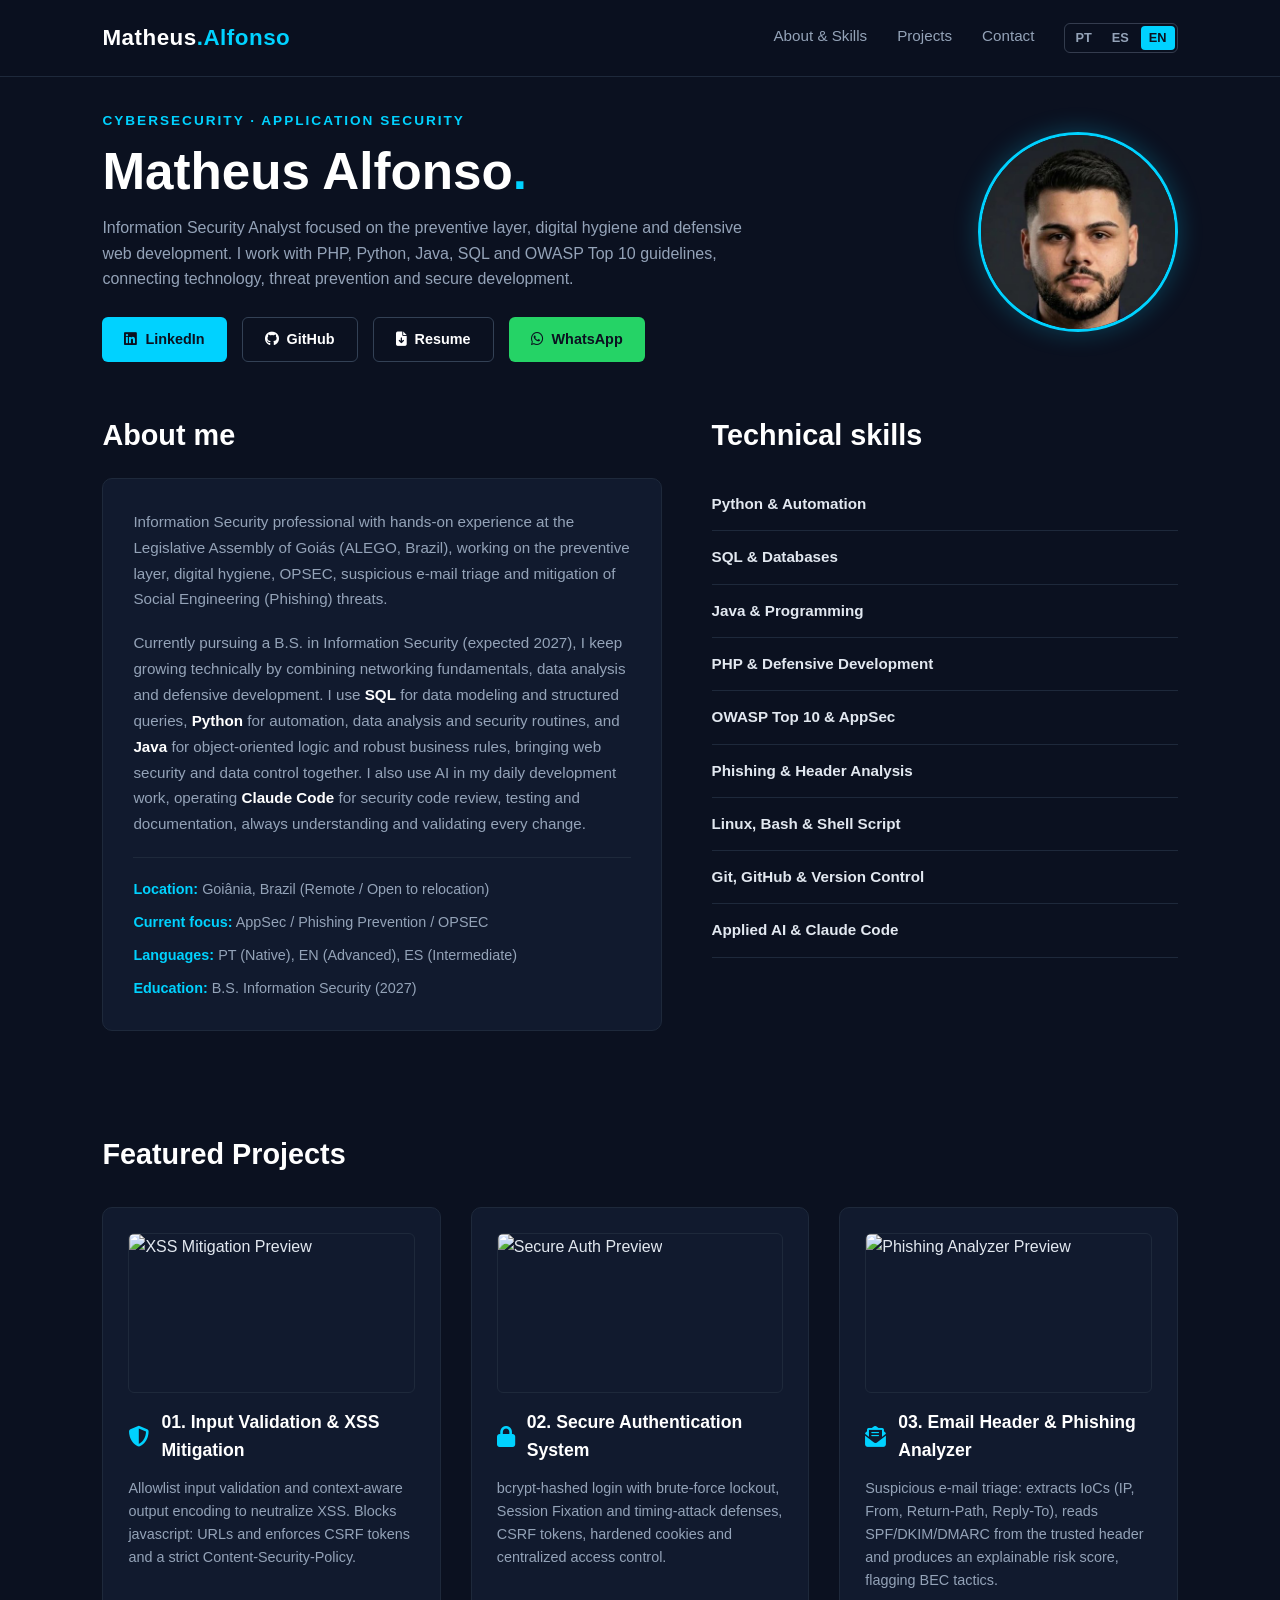
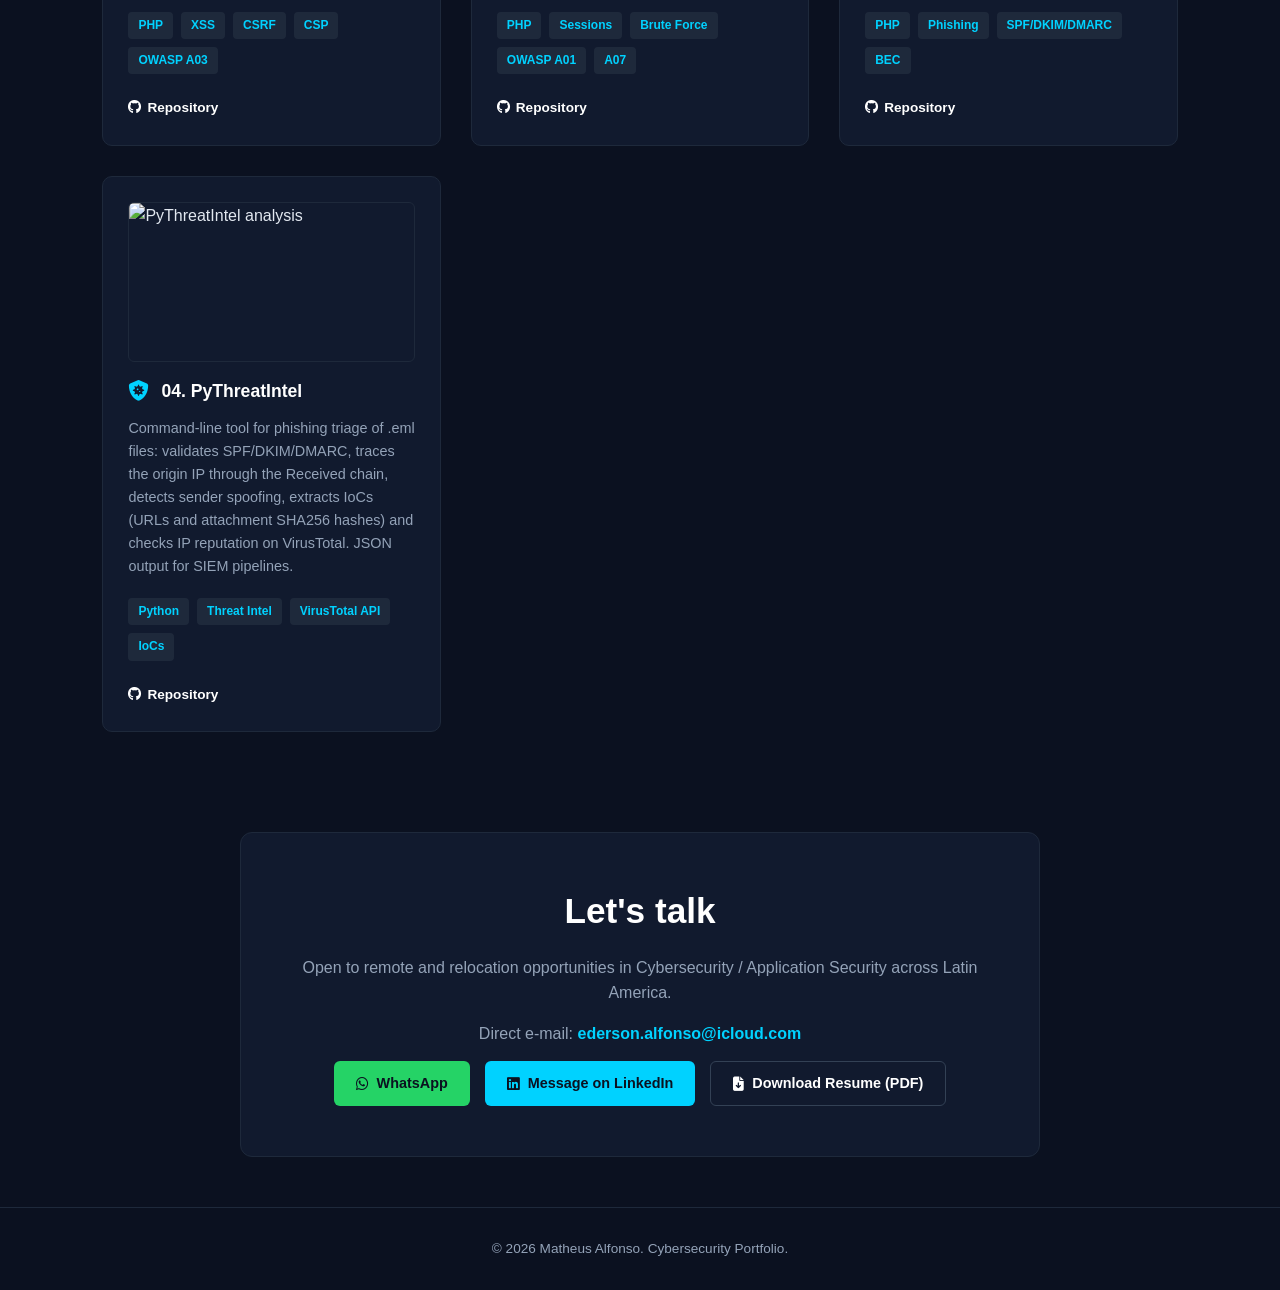
==== en.html @ 8b328e0f "Add PyThreatIntel project card (PT/ES/EN)" ====
<!DOCTYPE html>
<html lang="en">
<head>
    <meta charset="UTF-8">
    <meta http-equiv="Content-Security-Policy" content="default-src 'none'; img-src 'self' https://raw.githubusercontent.com; style-src 'self' https://cdnjs.cloudflare.com; font-src https://cdnjs.cloudflare.com; base-uri 'none'; form-action 'none'; upgrade-insecure-requests">
    <meta name="referrer" content="strict-origin-when-cross-origin">
    <meta name="viewport" content="width=device-width, initial-scale=1.0">
    <title>Matheus Alfonso | Cybersecurity & Application Security Analyst</title>
    <meta name="description" content="Portfolio of Matheus Alfonso: Application Security, phishing prevention and defensive web development.">
    <link rel="alternate" hreflang="pt-BR" href="https://mattheusalfonso.github.io/">
    <link rel="alternate" hreflang="es" href="https://mattheusalfonso.github.io/es.html">
    <link rel="alternate" hreflang="en" href="https://mattheusalfonso.github.io/en.html">
    <link rel="icon" href="favicon.svg" type="image/svg+xml">
    <link rel="apple-touch-icon" href="apple-touch-icon.png">
    <meta property="og:type" content="website">
    <meta property="og:url" content="https://mattheusalfonso.github.io/en.html">
    <meta property="og:title" content="Matheus Alfonso | Cybersecurity & Application Security Analyst">
    <meta property="og:description" content="Portfolio of Matheus Alfonso: Application Security, phishing prevention and defensive web development.">
    <meta property="og:image" content="https://mattheusalfonso.github.io/og-image.png">
    <meta property="og:image:width" content="1200">
    <meta property="og:image:height" content="630">
    <meta property="og:locale" content="en_US">
    <meta name="twitter:card" content="summary_large_image">
    <link rel="stylesheet" href="style.css">
    <!-- FontAwesome para Ícones -->
    <link rel="stylesheet" href="https://cdnjs.cloudflare.com/ajax/libs/font-awesome/6.4.0/css/all.min.css" integrity="sha512-iecdLmaskl7CVkqkXNQ/ZH/XLlvWZOJyj7Yy7tcenmpD1ypASozpmT/E0iPtmFIB46ZmdtAc9eNBvH0H/ZpiBw==" crossorigin="anonymous" referrerpolicy="no-referrer">
</head>
<body>

    <!-- NAV BAR -->
    <nav class="navbar">
        <div class="logo">Matheus<span>.Alfonso</span></div>
        <ul class="nav-links">
            <li><a href="#about">About & Skills</a></li>
            <li><a href="#projects">Projects</a></li>
            <li><a href="#contact">Contact</a></li>
            <li class="lang-switch"><a href="index.html" lang="pt-BR">PT</a><a href="es.html" lang="es">ES</a><a href="en.html" class="active" aria-current="true">EN</a></li>
        </ul>
    </nav>

    <!-- HERO SECTION (COM BIO EMBAIXO DO NOME) -->
    <header class="hero">
        <div class="hero-container">
            <div class="hero-content">
                <span class="hero-subtitle">CYBERSECURITY · APPLICATION SECURITY</span>
                <h1>Matheus Alfonso<span class="dot">.</span></h1>
                
                <!-- BIO CURTA EMBAIXO DO NOME -->
                <p class="hero-bio">
                    Information Security Analyst focused on the preventive layer, digital hygiene and defensive web development. I work with PHP, Python, Java, SQL and OWASP Top 10 guidelines, connecting technology, threat prevention and secure development.
                </p>
                
                <!-- BOTÕES DO TOPO -->
                <div class="hero-buttons">
                    <a href="https://www.linkedin.com/in/mattheusalfonso" target="_blank" rel="noopener noreferrer" class="btn btn-primary"><i class="fab fa-linkedin"></i> LinkedIn</a>
                    <a href="https://github.com/MattheusAlfonso" target="_blank" rel="noopener noreferrer" class="btn btn-secondary"><i class="fab fa-github"></i> GitHub</a>
                    <a href="cv-en.pdf" download="CV-Matheus-Alfonso-EN.pdf" class="btn btn-secondary"><i class="fas fa-file-arrow-down"></i> Resume</a>
                    <a href="https://wa.me/5562920038598?text=Hi%20Matheus,%20I%20saw%20your%20Cybersecurity%20portfolio%20and%20would%20like%20to%20talk!" target="_blank" rel="noopener noreferrer" class="btn btn-whatsapp"><i class="fab fa-whatsapp"></i> WhatsApp</a>
                </div>
            </div>
            
            <!-- FOTO DE PERFIL COM SHADOW NEON -->
            <div class="hero-avatar">
                <img src="profile.jpg" alt="Matheus Alfonso" class="avatar-img">
            </div>
        </div>
    </header>

    <!-- SOBRE MIM + COMPETÊNCIAS TÉCNICAS (LADO A LADO) -->
    <section id="about" class="section">
        <div class="about-container">
            
            <!-- COLUNA DA ESQUERDA: SOBRE MIM -->
            <div class="about-text-column">
                <h2 class="section-title-left">About me</h2>
                <div class="about-card">
                    <p>Information Security professional with hands-on experience at the Legislative Assembly of Goiás (ALEGO, Brazil), working on the preventive layer, digital hygiene, OPSEC, suspicious e-mail triage and mitigation of Social Engineering (Phishing) threats.</p>

                    <p>Currently pursuing a B.S. in Information Security (expected 2027), I keep growing technically by combining networking fundamentals, data analysis and defensive development. I use <strong>SQL</strong> for data modeling and structured queries, <strong>Python</strong> for automation, data analysis and security routines, and <strong>Java</strong> for object-oriented logic and robust business rules, bringing web security and data control together. I also use AI in my daily development work, operating <strong>Claude Code</strong> for security code review, testing and documentation, always understanding and validating every change.</p>

                    <div class="info-grid">
                        <div><strong>Location:</strong> Goiânia, Brazil (Remote / Open to relocation)</div>
                        <div><strong>Current focus:</strong> AppSec / Phishing Prevention / OPSEC</div>
                        <div><strong>Languages:</strong> PT (Native), EN (Advanced), ES (Intermediate)</div>
                        <div><strong>Education:</strong> B.S. Information Security (2027)</div>
                    </div>
                </div>
            </div>

            <!-- COLUNA DA DIREITA: COMPETÊNCIAS TÉCNICAS -->
            <div class="skills-column">
                <h2 class="skills-title">Technical skills</h2>
                <div class="skills-grid">
                    <div class="skill-item">
                        <span class="skill-name">Python & Automation</span>
                    </div>
                    <div class="skill-item">
                        <span class="skill-name">SQL & Databases</span>
                    </div>
                    <div class="skill-item">
                        <span class="skill-name">Java & Programming</span>
                    </div>
                    <div class="skill-item">
                        <span class="skill-name">PHP & Defensive Development</span>
                    </div>
                    <div class="skill-item">
                        <span class="skill-name">OWASP Top 10 & AppSec</span>
                    </div>
                    <div class="skill-item">
                        <span class="skill-name">Phishing & Header Analysis</span>
                    </div>
                    <div class="skill-item">
                        <span class="skill-name">Linux, Bash & Shell Script</span>
                    </div>
                    <div class="skill-item">
                        <span class="skill-name">Git, GitHub & Version Control</span>
                    </div>
                    <div class="skill-item">
                        <span class="skill-name">Applied AI & Claude Code</span>
                    </div>
                </div>
            </div>

        </div>
    </section>

    <!-- PROJETOS EM DESTAQUE -->
    <section id="projects" class="section">
        <h2 class="section-title">Featured Projects</h2>
        <div class="projects-grid">

            <!-- Card 1 -->
            <div class="project-card">
                <div class="project-img-box">
                    <img src="https://raw.githubusercontent.com/MattheusAlfonso/01-input-validation-security/main/preview.png" alt="XSS Mitigation Preview" class="project-img">
                </div>
                <div class="card-header">
                    <i class="fas fa-shield-alt project-icon"></i>
                    <h3>01. Input Validation & XSS Mitigation</h3>
                </div>
                <p>Allowlist input validation and context-aware output encoding to neutralize XSS. Blocks <code>javascript:</code> URLs and enforces CSRF tokens and a strict Content-Security-Policy.</p>
                <div class="tags">
                    <span>PHP</span> <span>XSS</span> <span>CSRF</span> <span>CSP</span> <span>OWASP A03</span>
                </div>
                <div class="card-links">
                    <a href="https://github.com/MattheusAlfonso/01-input-validation-security" target="_blank" rel="noopener noreferrer"><i class="fab fa-github"></i> Repository</a>
                </div>
            </div>

            <!-- Card 2 -->
            <div class="project-card">
                <div class="project-img-box">
                    <img src="https://raw.githubusercontent.com/MattheusAlfonso/secure-auth-system/main/preview.png" alt="Secure Auth Preview" class="project-img">
                </div>
                <div class="card-header">
                    <i class="fas fa-lock project-icon"></i>
                    <h3>02. Secure Authentication System</h3>
                </div>
                <p>bcrypt-hashed login with brute-force lockout, Session Fixation and timing-attack defenses, CSRF tokens, hardened cookies and centralized access control.</p>
                <div class="tags">
                    <span>PHP</span> <span>Sessions</span> <span>Brute Force</span> <span>OWASP A01</span> <span>A07</span>
                </div>
                <div class="card-links">
                    <a href="https://github.com/MattheusAlfonso/secure-auth-system" target="_blank" rel="noopener noreferrer"><i class="fab fa-github"></i> Repository</a>
                </div>
            </div>

            <!-- Card 3 -->
            <div class="project-card">
                <div class="project-img-box">
                    <img src="https://raw.githubusercontent.com/MattheusAlfonso/email-header-analyzer/main/preview.png" alt="Phishing Analyzer Preview" class="project-img">
                </div>
                <div class="card-header">
                    <i class="fas fa-envelope-open-text project-icon"></i>
                    <h3>03. Email Header & Phishing Analyzer</h3>
                </div>
                <p>Suspicious e-mail triage: extracts IoCs (IP, From, Return-Path, Reply-To), reads SPF/DKIM/DMARC from the trusted header and produces an explainable risk score, flagging BEC tactics.</p>
                <div class="tags">
                    <span>PHP</span> <span>Phishing</span> <span>SPF/DKIM/DMARC</span> <span>BEC</span>
                </div>
                <div class="card-links">
                    <a href="https://github.com/MattheusAlfonso/email-header-analyzer" target="_blank" rel="noopener noreferrer"><i class="fab fa-github"></i> Repository</a>
                </div>
            </div>

            <!-- Card 4 -->
            <div class="project-card">
                <div class="project-img-box">
                    <img src="https://raw.githubusercontent.com/MattheusAlfonso/pythreatintel/main/img/samples-phishing.png" alt="PyThreatIntel analysis" class="project-img">
                </div>
                <div class="card-header">
                    <i class="fas fa-shield-virus project-icon"></i>
                    <h3>04. PyThreatIntel</h3>
                </div>
                <p>Command-line tool for phishing triage of .eml files: validates SPF/DKIM/DMARC, traces the origin IP through the Received chain, detects sender spoofing, extracts IoCs (URLs and attachment SHA256 hashes) and checks IP reputation on VirusTotal. JSON output for SIEM pipelines.</p>
                <div class="tags">
                    <span>Python</span> <span>Threat Intel</span> <span>VirusTotal API</span> <span>IoCs</span>
                </div>
                <div class="card-links">
                    <a href="https://github.com/MattheusAlfonso/pythreatintel" target="_blank" rel="noopener noreferrer"><i class="fab fa-github"></i> Repository</a>
                </div>
            </div>

        </div>
    </section>

    <!-- CONTATO -->
    <section id="contact" class="section">
        <div class="contact-box">
            <h2>Let's talk</h2>
            <p>Open to remote and relocation opportunities in Cybersecurity / Application Security across Latin America.</p>
            <p class="email-clean">Direct e-mail: <span>ederson.alfonso@icloud.com</span></p>
            <div class="contact-buttons">
                <a href="https://wa.me/5562920038598?text=Hi%20Matheus,%20I%20saw%20your%20Cybersecurity%20portfolio%20and%20would%20like%20to%20talk!" target="_blank" rel="noopener noreferrer" class="btn btn-whatsapp"><i class="fab fa-whatsapp"></i> WhatsApp</a>
                <a href="https://www.linkedin.com/in/mattheusalfonso" target="_blank" rel="noopener noreferrer" class="btn btn-primary"><i class="fab fa-linkedin"></i> Message on LinkedIn</a>
                <a href="cv-en.pdf" download="CV-Matheus-Alfonso-EN.pdf" class="btn btn-secondary"><i class="fas fa-file-arrow-down"></i> Download Resume (PDF)</a>
            </div>
        </div>
    </section>

    <footer>
        <p>&copy; 2026 Matheus Alfonso. Cybersecurity Portfolio.</p>
    </footer>

</body>
</html>
---- style.css ----
/* RESET E VARIÁVEIS GLOBAIS */
* {
    margin: 0;
    padding: 0;
    box-sizing: border-box;
    font-family: 'Segoe UI', Roboto, -apple-system, sans-serif;
}

:root {
    --bg-color: #0b1120;
    --card-bg: #111a2e;
    --accent-blue: #00d2ff;
    --accent-green: #25d366;
    --text-primary: #e2e8f0;
    --text-secondary: #94a3b8;
    --border-color: #1e293b;
    --card-hover: #162238;
}

body {
    background-color: var(--bg-color);
    color: var(--text-primary);
    line-height: 1.6;
    overflow-x: hidden;
}

/* NAVBAR */
.navbar {
    display: flex;
    justify-content: space-between;
    align-items: center;
    padding: 20px 8%;
    background-color: rgba(11, 17, 32, 0.95);
    position: fixed;
    top: 0;
    width: 100%;
    z-index: 1000;
    backdrop-filter: blur(8px);
    border-bottom: 1px solid var(--border-color);
}

.logo {
    font-size: 1.4rem;
    font-weight: 700;
    color: #fff;
    letter-spacing: 0.5px;
}

.logo span {
    color: var(--accent-blue);
}

.nav-links {
    display: flex;
    list-style: none;
    gap: 30px;
}

.nav-links a {
    color: var(--text-secondary);
    text-decoration: none;
    font-size: 0.95rem;
    transition: color 0.3s ease;
}

.nav-links a:hover {
    color: var(--accent-blue);
}

/* HERO SECTION (COMPACTO E ALINHADO) */
.hero {
    padding: 110px 8% 30px 8%;
    display: flex;
    align-items: center;
}

.hero-container {
    display: flex;
    justify-content: space-between;
    align-items: center;
    width: 100%;
    gap: 50px;
}

.hero-content {
    max-width: 650px;
}

.hero-subtitle {
    color: var(--accent-blue);
    font-size: 0.85rem;
    font-weight: 600;
    letter-spacing: 2px;
    display: block;
    margin-bottom: 12px;
}

.hero-content h1 {
    font-size: 3.2rem;
    font-weight: 800;
    line-height: 1.1;
    color: #ffffff;
    margin-bottom: 15px;
}

.hero-content .dot {
    color: var(--accent-blue);
}

.hero-bio {
    font-size: 1rem;
    color: var(--text-secondary);
    margin-bottom: 25px;
    line-height: 1.6;
}

.hero-buttons {
    display: flex;
    gap: 15px;
    flex-wrap: wrap;
}

/* BOTÕES */
.btn {
    padding: 10px 22px;
    border-radius: 6px;
    text-decoration: none;
    font-weight: 600;
    font-size: 0.9rem;
    display: inline-flex;
    align-items: center;
    gap: 8px;
    transition: all 0.3s ease;
}

.btn-primary {
    background-color: var(--accent-blue);
    color: #0b1120;
}

.btn-primary:hover {
    background-color: #38bdf8;
    transform: translateY(-2px);
}

.btn-secondary {
    background-color: transparent;
    color: #fff;
    border: 1px solid #334155;
}

.btn-secondary:hover {
    background-color: #1e293b;
    border-color: var(--text-secondary);
    transform: translateY(-2px);
}

.btn-whatsapp {
    background-color: var(--accent-green);
    color: #0b1120;
}

.btn-whatsapp:hover {
    background-color: #20ba5a;
    transform: translateY(-2px);
}

/* AVATAR HERO */
.hero-avatar {
    flex-shrink: 0;
}

.avatar-img {
    width: 200px;
    height: 200px;
    border-radius: 50%;
    object-fit: cover;
    border: 3px solid var(--accent-blue);
    box-shadow: 0 0 25px rgba(0, 210, 255, 0.25);
}

/* SEÇÃO SOBRE MIM & COMPETÊNCIAS (LADO A LADO) */
.section {
    padding: 50px 8%;
}

#about {
    padding-top: 20px;
}

.about-container {
    display: grid;
    grid-template-columns: 1.2fr 1fr;
    gap: 50px;
    align-items: start;
}

.section-title-left, .skills-title {
    font-size: 1.8rem;
    font-weight: 700;
    color: #ffffff;
    margin-bottom: 20px;
}

.about-card {
    background-color: var(--card-bg);
    padding: 30px;
    border-radius: 10px;
    border: 1px solid var(--border-color);
}

.about-card p {
    color: var(--text-secondary);
    margin-bottom: 18px;
    font-size: 0.95rem;
    line-height: 1.7;
}

.about-card strong {
    color: #fff;
}

.info-grid {
    display: grid;
    grid-template-columns: 1fr;
    gap: 10px;
    margin-top: 20px;
    padding-top: 20px;
    border-top: 1px solid var(--border-color);
    font-size: 0.9rem;
    color: var(--text-secondary);
}

.info-grid strong {
    color: var(--accent-blue);
}

/* COLUNA DE COMPETÊNCIAS TÉCNICAS */
.skills-grid {
    display: flex;
    flex-direction: column;
}

.skill-item {
    padding: 14px 0;
    border-bottom: 1px solid var(--border-color);
    display: flex;
    align-items: center;
}

.skill-name {
    font-size: 0.95rem;
    font-weight: 600;
    color: var(--text-primary);
}

/* PROJETOS GRID */
.section-title {
    font-size: 1.8rem;
    font-weight: 700;
    color: #ffffff;
    margin-bottom: 30px;
}

.projects-grid {
    display: grid;
    grid-template-columns: repeat(auto-fit, minmax(300px, 1fr));
    gap: 30px;
}

.project-card {
    background-color: var(--card-bg);
    border-radius: 10px;
    padding: 25px;
    border: 1px solid var(--border-color);
    display: flex;
    flex-direction: column;
    transition: transform 0.3s ease, border-color 0.3s ease;
}

.project-card:hover {
    transform: translateY(-5px);
    border-color: var(--accent-blue);
}

.project-img-box {
    width: 100%;
    height: 160px;
    overflow: hidden;
    border-radius: 6px;
    margin-bottom: 15px;
    border: 1px solid var(--border-color);
}

.project-img {
    width: 100%;
    height: 100%;
    object-fit: cover;
    object-position: top;
    transition: transform 0.3s ease;
}

.project-card:hover .project-img {
    transform: scale(1.05);
}

.card-header {
    display: flex;
    align-items: center;
    gap: 12px;
    margin-bottom: 12px;
}

.project-icon {
    font-size: 1.3rem;
    color: var(--accent-blue);
}

.card-header h3 {
    font-size: 1.1rem;
    color: #fff;
}

.project-card p {
    color: var(--text-secondary);
    font-size: 0.9rem;
    margin-bottom: 20px;
    flex-grow: 1;
}

.tags {
    display: flex;
    gap: 8px;
    flex-wrap: wrap;
    margin-bottom: 20px;
}

.tags span {
    background-color: #1e293b;
    color: var(--accent-blue);
    font-size: 0.75rem;
    padding: 4px 10px;
    border-radius: 4px;
    font-weight: 600;
}

.card-links a {
    color: #fff;
    text-decoration: none;
    font-size: 0.85rem;
    font-weight: 600;
    display: inline-flex;
    align-items: center;
    gap: 6px;
    transition: color 0.3s ease;
}

.card-links a:hover {
    color: var(--accent-blue);
}

/* CONTATO */
.contact-box {
    background-color: var(--card-bg);
    padding: 50px;
    border-radius: 12px;
    text-align: center;
    border: 1px solid var(--border-color);
    max-width: 800px;
    margin: 0 auto;
}

.contact-box h2 {
    font-size: 2.2rem;
    color: #fff;
    margin-bottom: 15px;
}

.contact-box p {
    color: var(--text-secondary);
    margin-bottom: 15px;
}

.email-clean {
    font-size: 1rem;
    color: var(--text-secondary);
    margin-bottom: 25px;
}

.email-clean span {
    color: var(--accent-blue);
    font-weight: 600;
}

.contact-buttons {
    display: flex;
    justify-content: center;
    gap: 15px;
    flex-wrap: wrap;
}

/* FOOTER */
footer {
    text-align: center;
    padding: 30px;
    color: var(--text-secondary);
    font-size: 0.85rem;
    border-top: 1px solid var(--border-color);
}

/* RESPONSIVIDADE */
@media (max-width: 992px) {
    .about-container {
        grid-template-columns: 1fr;
        gap: 40px;
    }
    
    .hero-container {
        flex-direction: column-reverse;
        text-align: center;
    }

    .hero-content {
        max-width: 100%;
    }

    .hero-buttons {
        justify-content: center;
    }

    .hero-content h1 {
        font-size: 2.8rem;
    }
}

/* SELETOR DE IDIOMA */
.lang-switch {
    display: flex;
    gap: 4px;
    border: 1px solid rgba(148, 163, 184, 0.3);
    border-radius: 6px;
    padding: 2px;
}

.nav-links .lang-switch a {
    padding: 2px 8px;
    border-radius: 4px;
    font-size: 0.8rem;
    font-weight: 600;
}

.nav-links .lang-switch a.active {
    background-color: var(--accent-blue);
    color: #0b1120;
}

/* NAVBAR NO CELULAR: só logo + idioma (a página é de rolagem única) */
@media (max-width: 768px) {
    .navbar {
        padding: 14px 16px;
    }

    .nav-links li:not(.lang-switch) {
        display: none;
    }
}
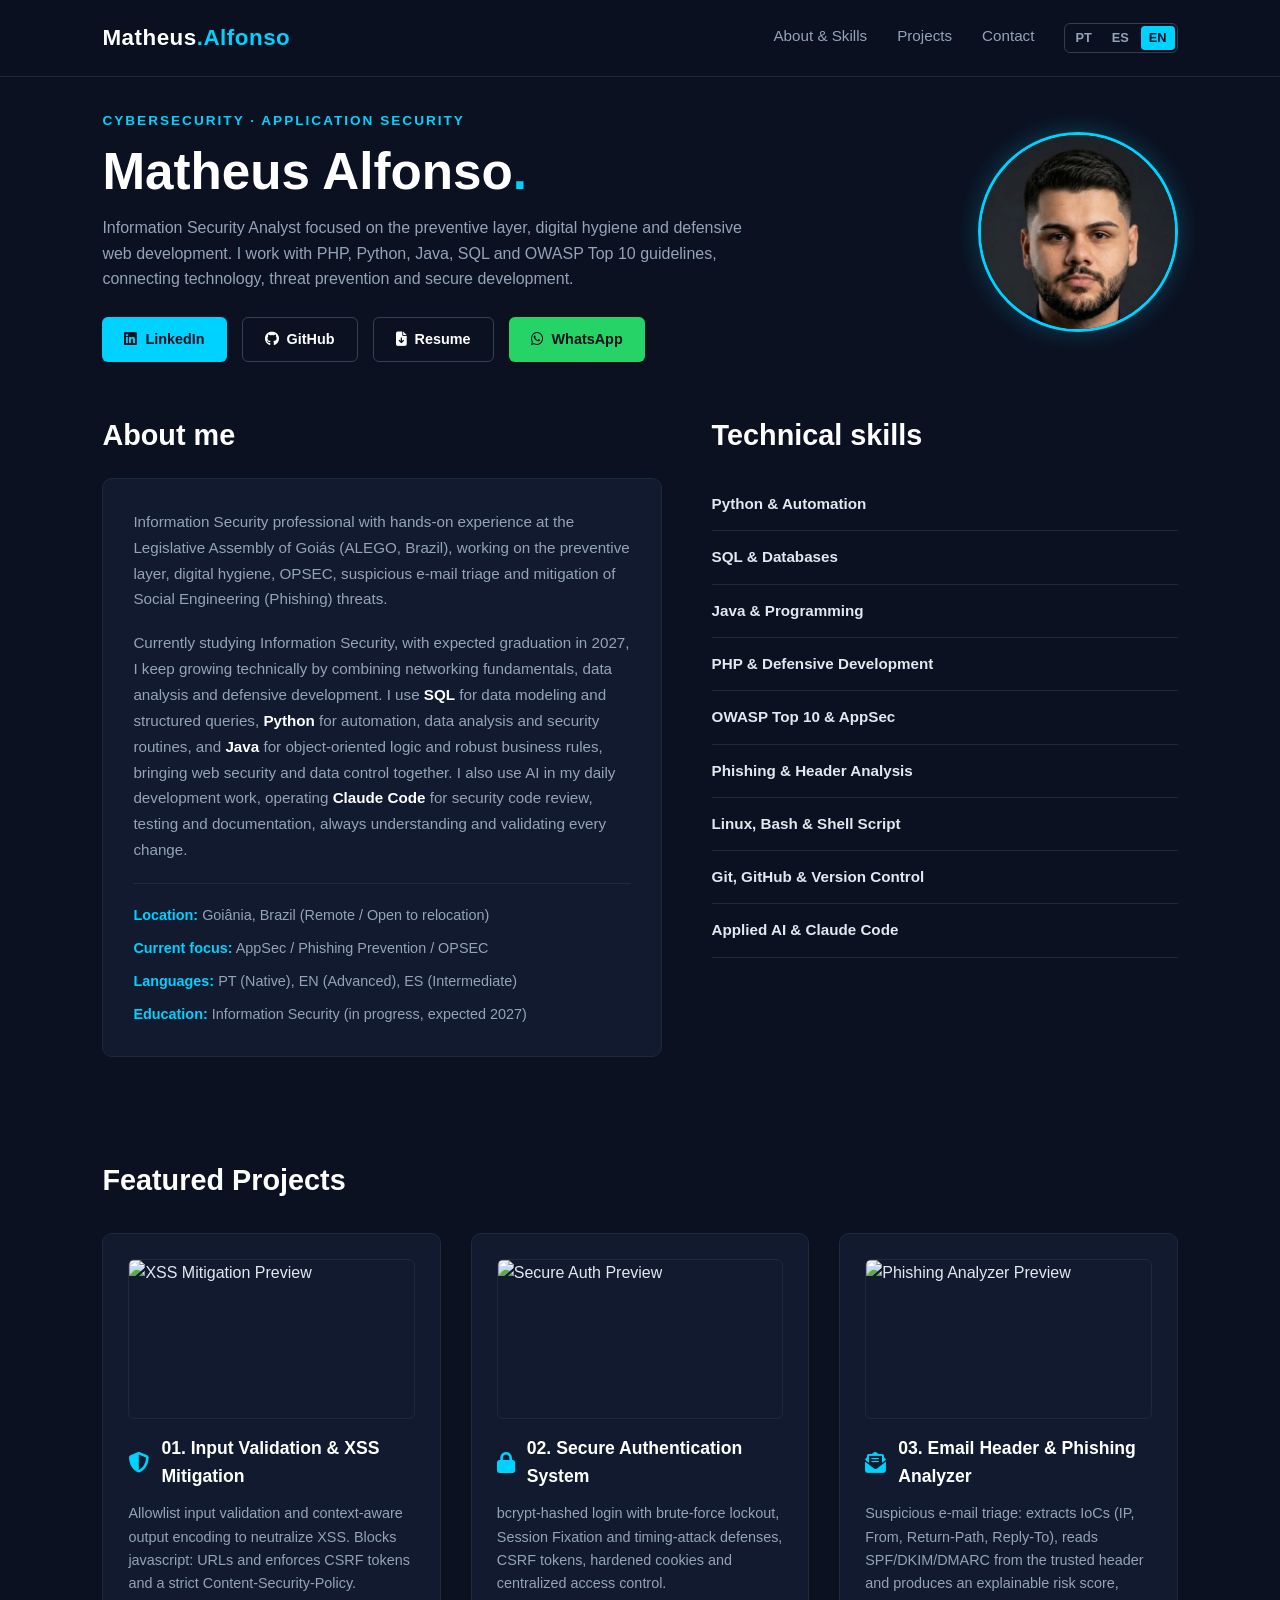
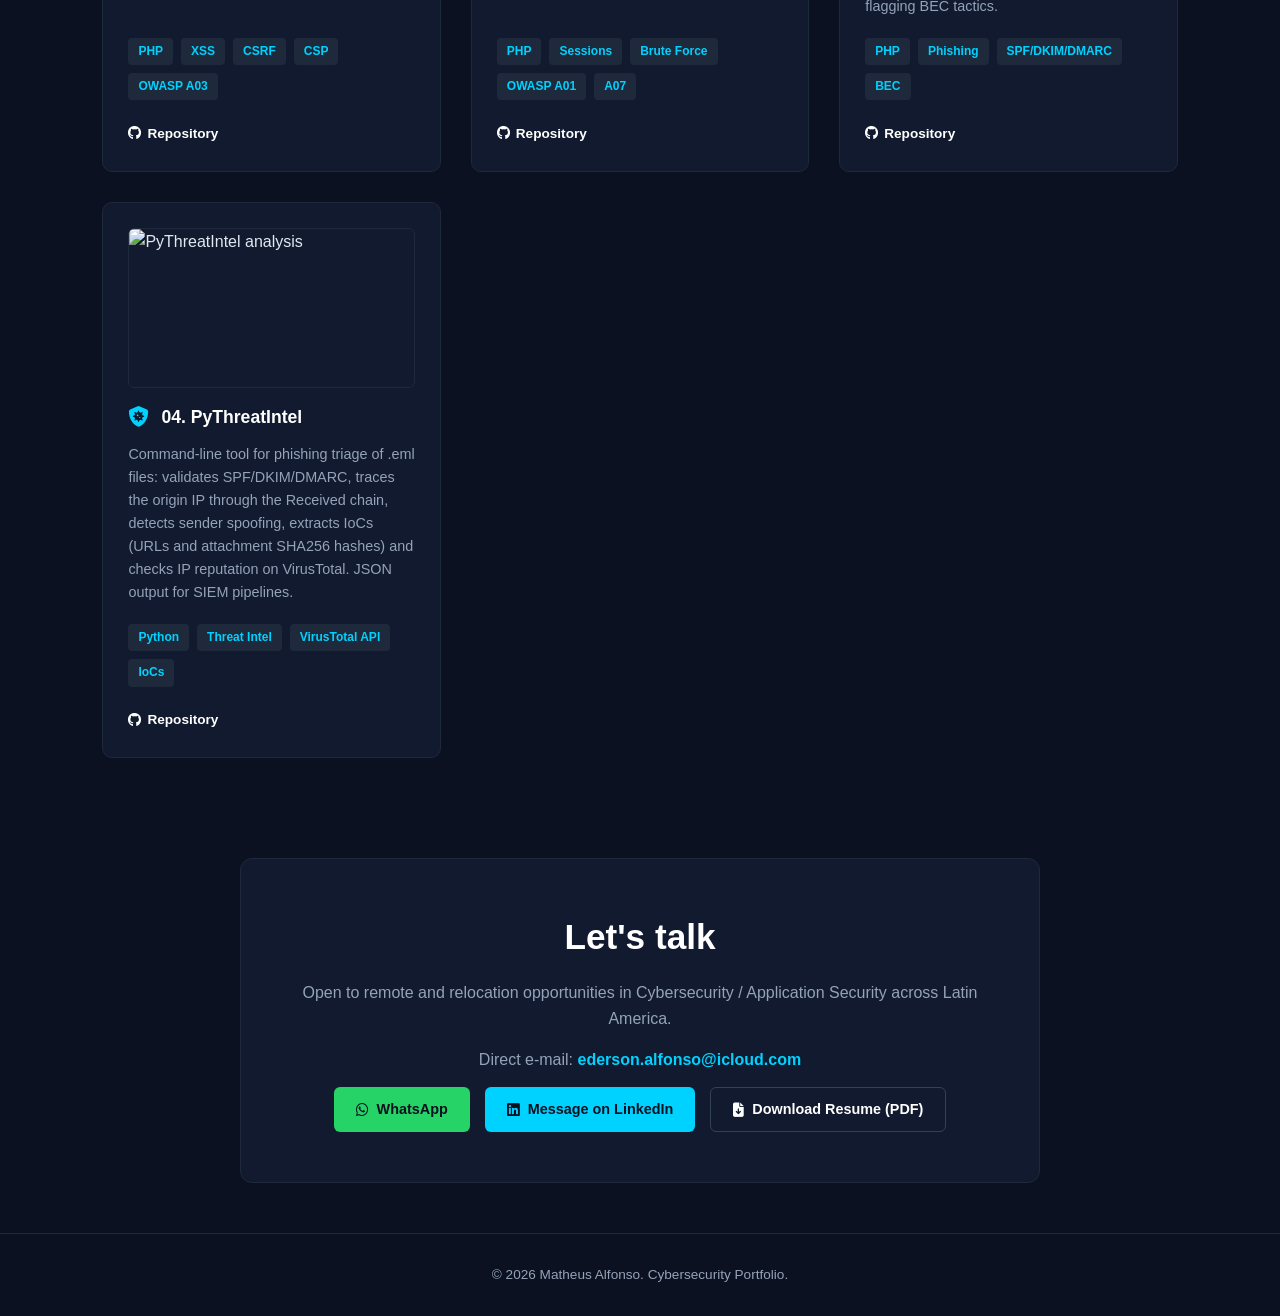
==== commit 6c81f7d2: "Correct education: Information Security program, not a bachelor's degree" ====
--- a/en.html
+++ b/en.html
@@ -76,13 +76,13 @@
                 <div class="about-card">
                     <p>Information Security professional with hands-on experience at the Legislative Assembly of Goiás (ALEGO, Brazil), working on the preventive layer, digital hygiene, OPSEC, suspicious e-mail triage and mitigation of Social Engineering (Phishing) threats.</p>
 
-                    <p>Currently pursuing a B.S. in Information Security (expected 2027), I keep growing technically by combining networking fundamentals, data analysis and defensive development. I use <strong>SQL</strong> for data modeling and structured queries, <strong>Python</strong> for automation, data analysis and security routines, and <strong>Java</strong> for object-oriented logic and robust business rules, bringing web security and data control together. I also use AI in my daily development work, operating <strong>Claude Code</strong> for security code review, testing and documentation, always understanding and validating every change.</p>
+                    <p>Currently studying Information Security, with expected graduation in 2027, I keep growing technically by combining networking fundamentals, data analysis and defensive development. I use <strong>SQL</strong> for data modeling and structured queries, <strong>Python</strong> for automation, data analysis and security routines, and <strong>Java</strong> for object-oriented logic and robust business rules, bringing web security and data control together. I also use AI in my daily development work, operating <strong>Claude Code</strong> for security code review, testing and documentation, always understanding and validating every change.</p>
 
                     <div class="info-grid">
                         <div><strong>Location:</strong> Goiânia, Brazil (Remote / Open to relocation)</div>
                         <div><strong>Current focus:</strong> AppSec / Phishing Prevention / OPSEC</div>
                         <div><strong>Languages:</strong> PT (Native), EN (Advanced), ES (Intermediate)</div>
-                        <div><strong>Education:</strong> B.S. Information Security (2027)</div>
+                        <div><strong>Education:</strong> Information Security (in progress, expected 2027)</div>
                     </div>
                 </div>
             </div>
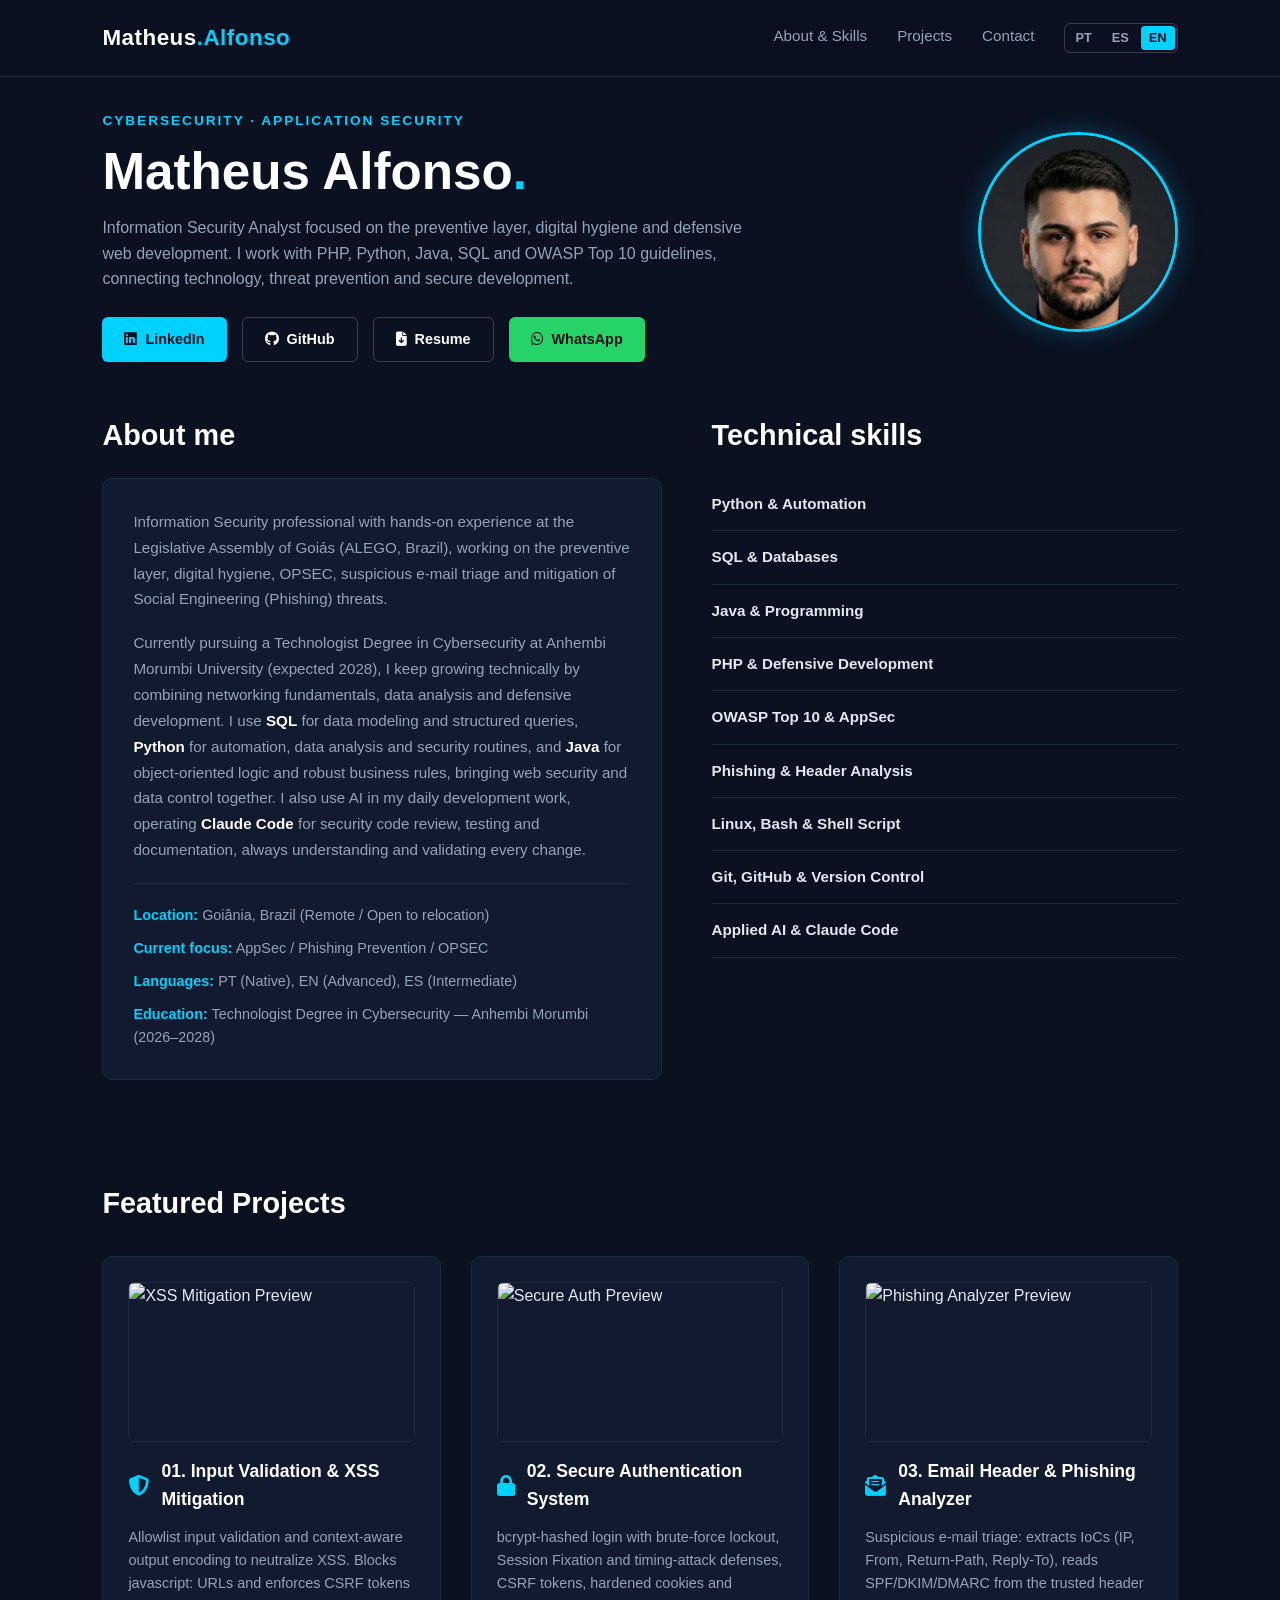
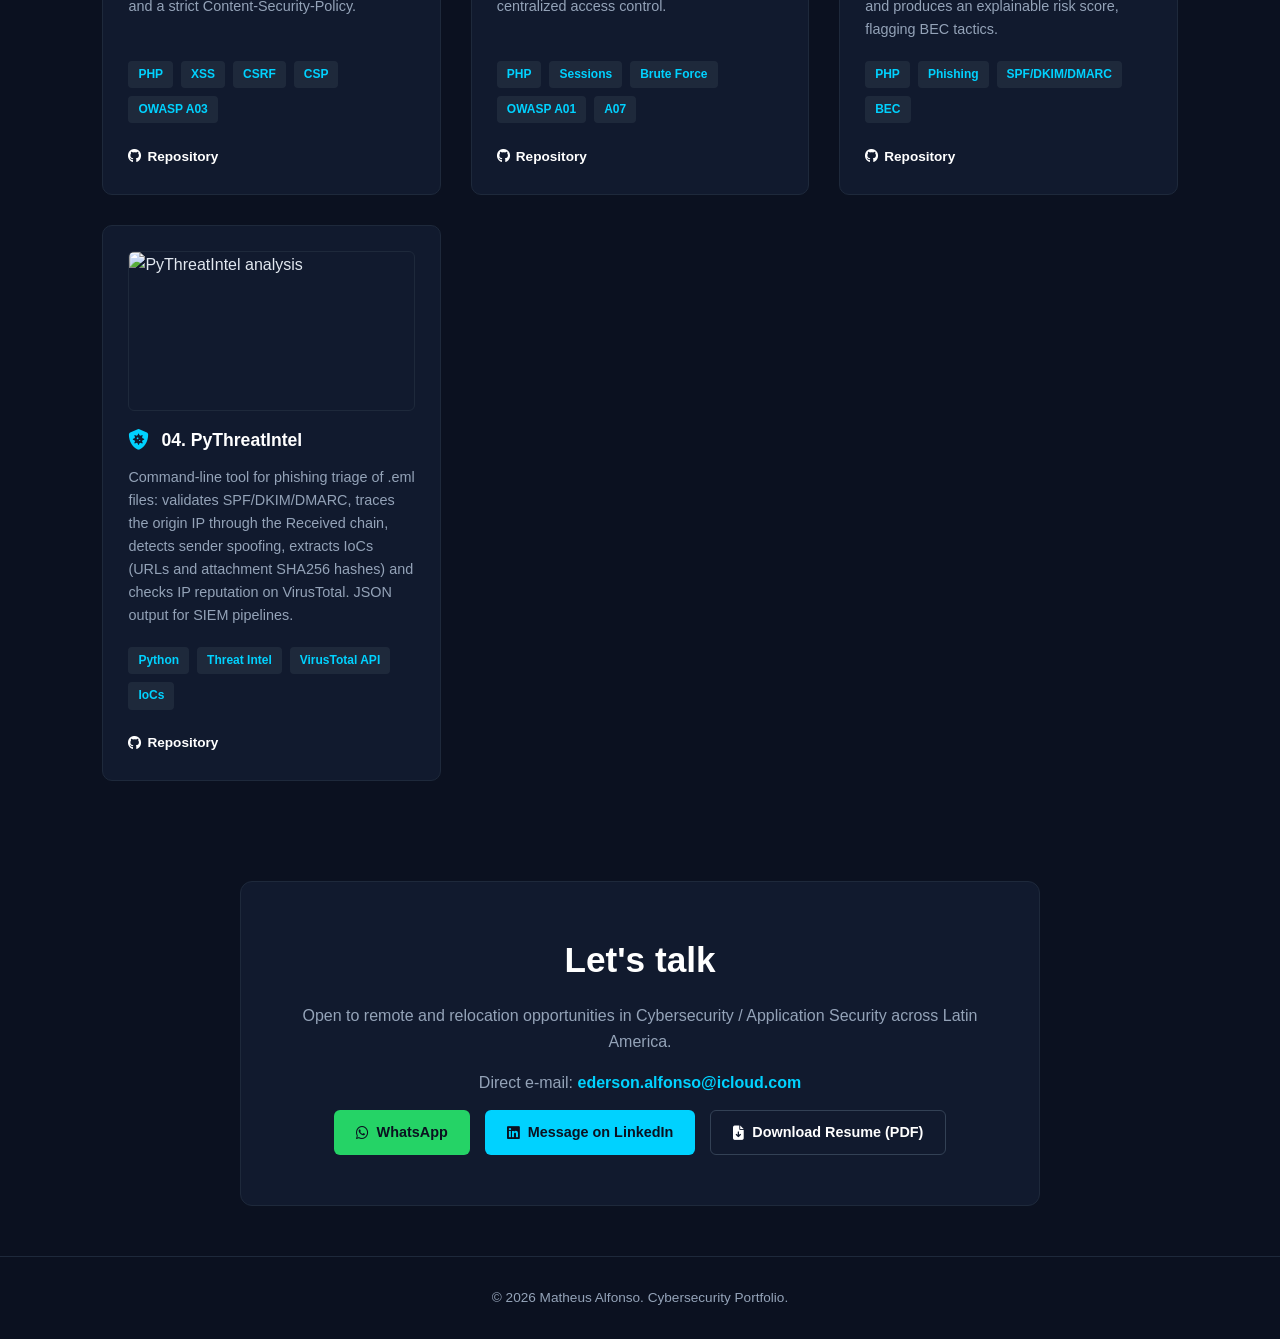
==== commit 6708df1b: "Revise CV and education: real role dates, Anhembi Morumbi technologist degree" ====
--- a/en.html
+++ b/en.html
@@ -76,13 +76,13 @@
                 <div class="about-card">
                     <p>Information Security professional with hands-on experience at the Legislative Assembly of Goiás (ALEGO, Brazil), working on the preventive layer, digital hygiene, OPSEC, suspicious e-mail triage and mitigation of Social Engineering (Phishing) threats.</p>
 
-                    <p>Currently studying Information Security, with expected graduation in 2027, I keep growing technically by combining networking fundamentals, data analysis and defensive development. I use <strong>SQL</strong> for data modeling and structured queries, <strong>Python</strong> for automation, data analysis and security routines, and <strong>Java</strong> for object-oriented logic and robust business rules, bringing web security and data control together. I also use AI in my daily development work, operating <strong>Claude Code</strong> for security code review, testing and documentation, always understanding and validating every change.</p>
+                    <p>Currently pursuing a Technologist Degree in Cybersecurity at Anhembi Morumbi University (expected 2028), I keep growing technically by combining networking fundamentals, data analysis and defensive development. I use <strong>SQL</strong> for data modeling and structured queries, <strong>Python</strong> for automation, data analysis and security routines, and <strong>Java</strong> for object-oriented logic and robust business rules, bringing web security and data control together. I also use AI in my daily development work, operating <strong>Claude Code</strong> for security code review, testing and documentation, always understanding and validating every change.</p>
 
                     <div class="info-grid">
                         <div><strong>Location:</strong> Goiânia, Brazil (Remote / Open to relocation)</div>
                         <div><strong>Current focus:</strong> AppSec / Phishing Prevention / OPSEC</div>
                         <div><strong>Languages:</strong> PT (Native), EN (Advanced), ES (Intermediate)</div>
-                        <div><strong>Education:</strong> Information Security (in progress, expected 2027)</div>
+                        <div><strong>Education:</strong> Technologist Degree in Cybersecurity — Anhembi Morumbi (2026–2028)</div>
                     </div>
                 </div>
             </div>
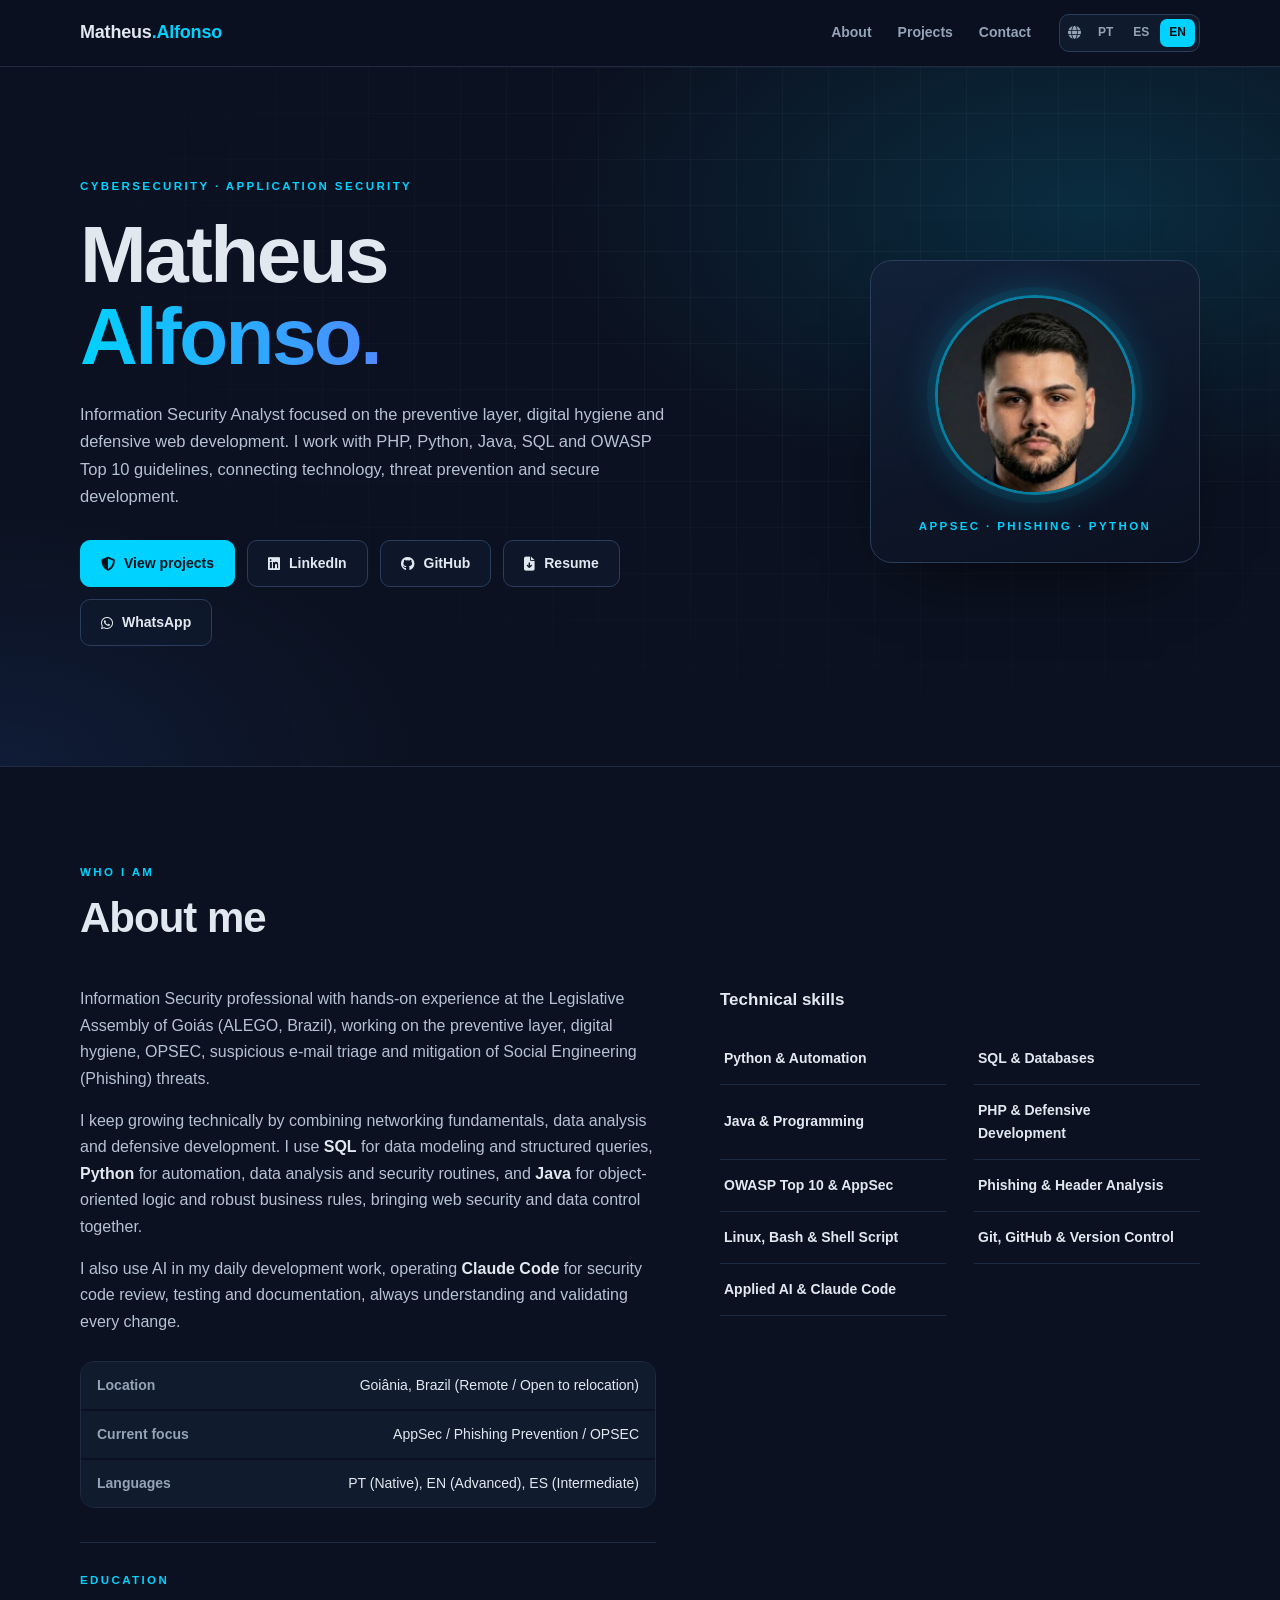
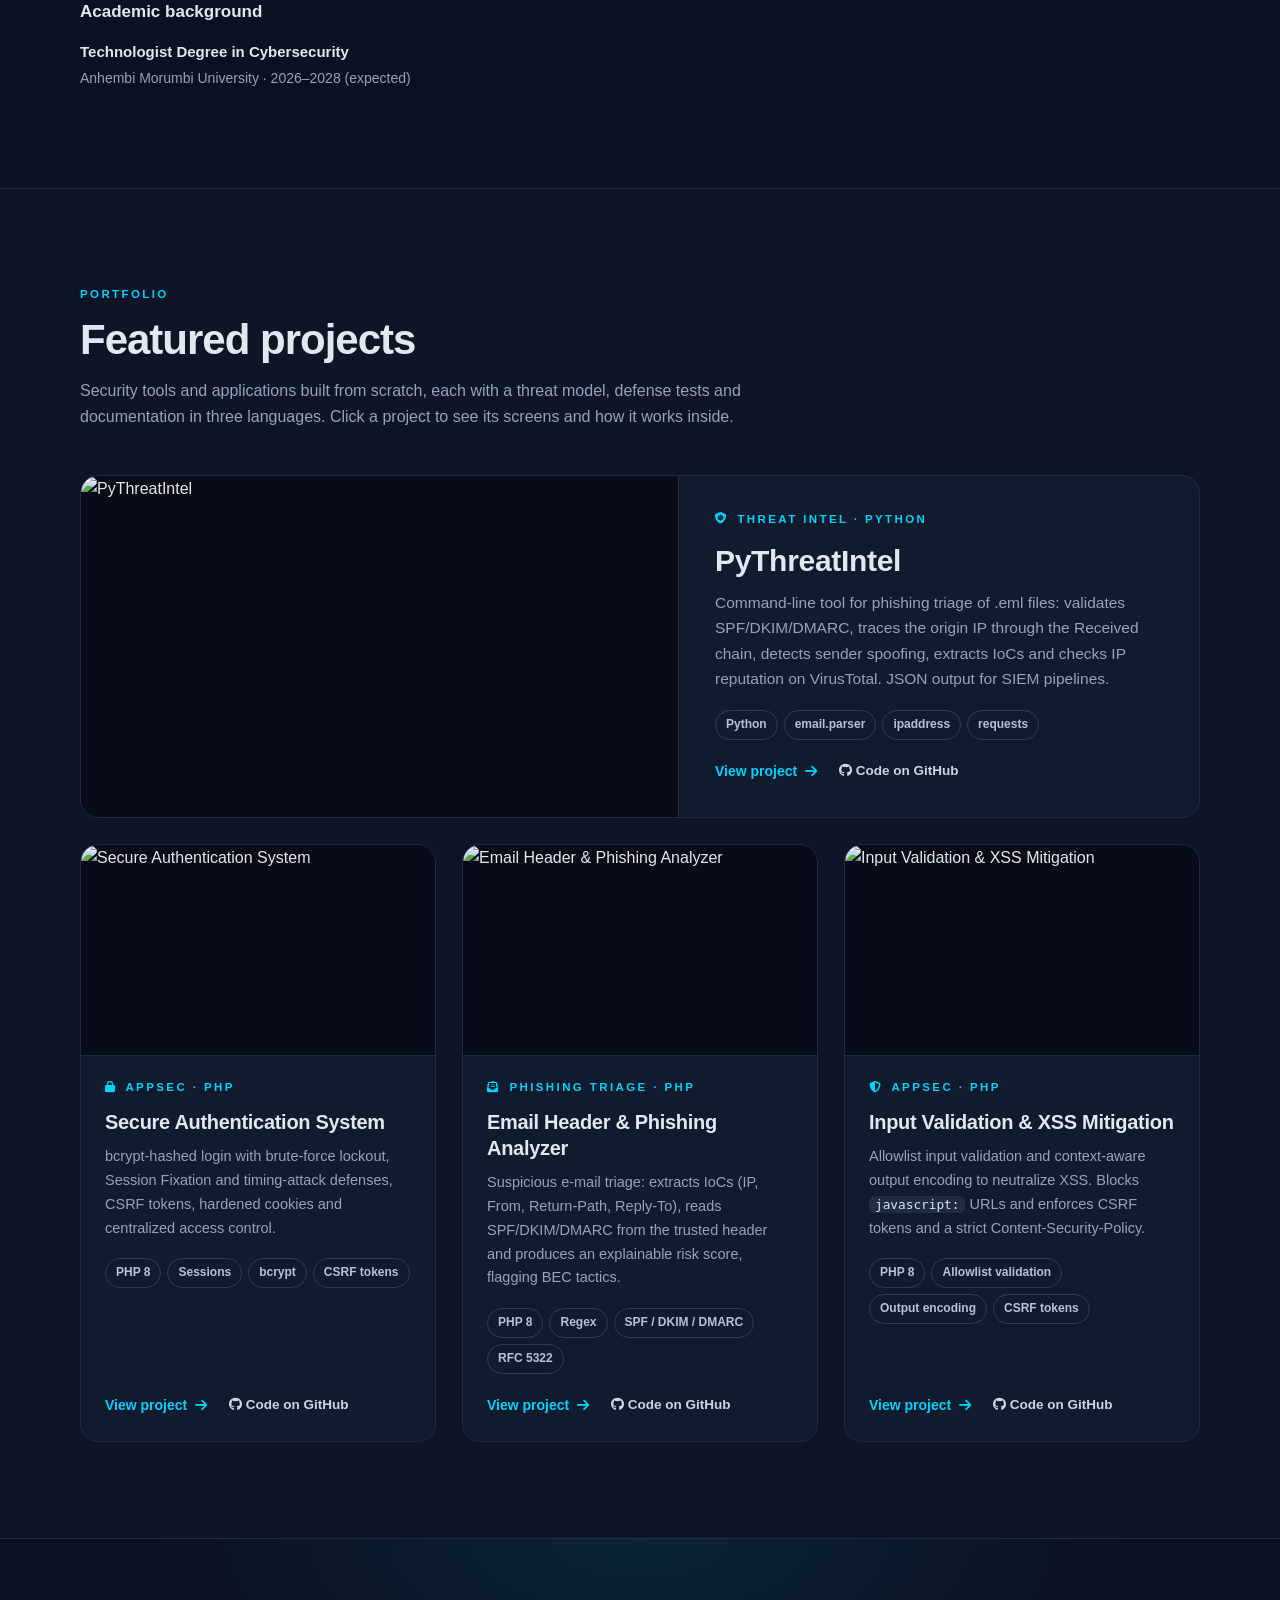
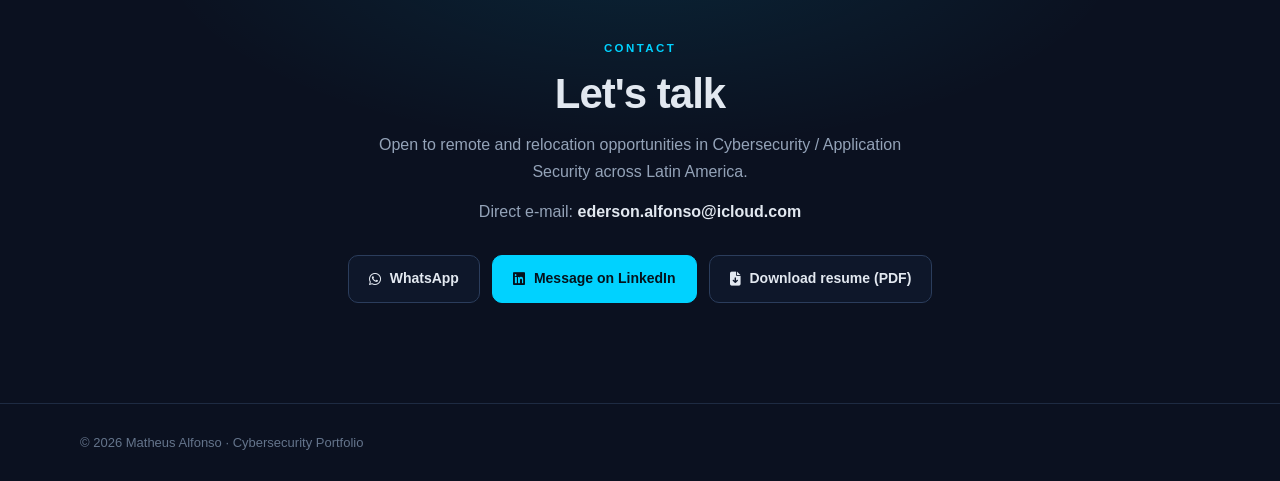
==== commit c77d743f: "Redesign portfolio and add project detail pages (PT/ES/EN)" ====
--- a/en.html
+++ b/en.html
@@ -5,7 +5,8 @@
     <meta http-equiv="Content-Security-Policy" content="default-src 'none'; img-src 'self' https://raw.githubusercontent.com; style-src 'self' https://cdnjs.cloudflare.com; font-src https://cdnjs.cloudflare.com; base-uri 'none'; form-action 'none'; upgrade-insecure-requests">
     <meta name="referrer" content="strict-origin-when-cross-origin">
     <meta name="viewport" content="width=device-width, initial-scale=1.0">
-    <title>Matheus Alfonso | Cybersecurity & Application Security Analyst</title>
+    <meta name="theme-color" content="#0b1120">
+    <title>Matheus Alfonso | Cybersecurity &amp; Application Security Analyst</title>
     <meta name="description" content="Portfolio of Matheus Alfonso: Application Security, phishing prevention and defensive web development.">
     <link rel="alternate" hreflang="pt-BR" href="https://mattheusalfonso.github.io/">
     <link rel="alternate" hreflang="es" href="https://mattheusalfonso.github.io/es.html">
@@ -14,213 +15,151 @@
     <link rel="apple-touch-icon" href="apple-touch-icon.png">
     <meta property="og:type" content="website">
     <meta property="og:url" content="https://mattheusalfonso.github.io/en.html">
-    <meta property="og:title" content="Matheus Alfonso | Cybersecurity & Application Security Analyst">
+    <meta property="og:title" content="Matheus Alfonso | Cybersecurity &amp; Application Security Analyst">
     <meta property="og:description" content="Portfolio of Matheus Alfonso: Application Security, phishing prevention and defensive web development.">
     <meta property="og:image" content="https://mattheusalfonso.github.io/og-image.png">
-    <meta property="og:image:width" content="1200">
-    <meta property="og:image:height" content="630">
     <meta property="og:locale" content="en_US">
     <meta name="twitter:card" content="summary_large_image">
     <link rel="stylesheet" href="style.css">
-    <!-- FontAwesome para Ícones -->
     <link rel="stylesheet" href="https://cdnjs.cloudflare.com/ajax/libs/font-awesome/6.4.0/css/all.min.css" integrity="sha512-iecdLmaskl7CVkqkXNQ/ZH/XLlvWZOJyj7Yy7tcenmpD1ypASozpmT/E0iPtmFIB46ZmdtAc9eNBvH0H/ZpiBw==" crossorigin="anonymous" referrerpolicy="no-referrer">
 </head>
 <body>
+    <header class="navwrap">
+        <nav class="container nav">
+            <a class="brand" href="en.html">Matheus<span>.Alfonso</span></a>
+            <div class="navlinks"><a href="#about">About</a><a href="#projects">Projects</a><a href="#contact">Contact</a></div>
+            <div class="lang-switch"><i class="fas fa-globe" aria-hidden="true"></i><a href="index.html" lang="pt-BR">PT</a><a href="es.html" lang="es">ES</a><a href="en.html" class="active" aria-current="true">EN</a></div>
+        </nav>
+    </header>
 
-    <!-- NAV BAR -->
-    <nav class="navbar">
-        <div class="logo">Matheus<span>.Alfonso</span></div>
-        <ul class="nav-links">
-            <li><a href="#about">About & Skills</a></li>
-            <li><a href="#projects">Projects</a></li>
-            <li><a href="#contact">Contact</a></li>
-            <li class="lang-switch"><a href="index.html" lang="pt-BR">PT</a><a href="es.html" lang="es">ES</a><a href="en.html" class="active" aria-current="true">EN</a></li>
-        </ul>
-    </nav>
-
-    <!-- HERO SECTION (COM BIO EMBAIXO DO NOME) -->
-    <header class="hero">
-        <div class="hero-container">
-            <div class="hero-content">
-                <span class="hero-subtitle">CYBERSECURITY · APPLICATION SECURITY</span>
-                <h1>Matheus Alfonso<span class="dot">.</span></h1>
-                
-                <!-- BIO CURTA EMBAIXO DO NOME -->
-                <p class="hero-bio">
-                    Information Security Analyst focused on the preventive layer, digital hygiene and defensive web development. I work with PHP, Python, Java, SQL and OWASP Top 10 guidelines, connecting technology, threat prevention and secure development.
-                </p>
-                
-                <!-- BOTÕES DO TOPO -->
-                <div class="hero-buttons">
-                    <a href="https://www.linkedin.com/in/mattheusalfonso" target="_blank" rel="noopener noreferrer" class="btn btn-primary"><i class="fab fa-linkedin"></i> LinkedIn</a>
-                    <a href="https://github.com/MattheusAlfonso" target="_blank" rel="noopener noreferrer" class="btn btn-secondary"><i class="fab fa-github"></i> GitHub</a>
-                    <a href="cv-en.pdf" download="CV-Matheus-Alfonso-EN.pdf" class="btn btn-secondary"><i class="fas fa-file-arrow-down"></i> Resume</a>
-                    <a href="https://wa.me/5562920038598?text=Hi%20Matheus,%20I%20saw%20your%20Cybersecurity%20portfolio%20and%20would%20like%20to%20talk!" target="_blank" rel="noopener noreferrer" class="btn btn-whatsapp"><i class="fab fa-whatsapp"></i> WhatsApp</a>
+    <main>
+        <section class="hero">
+            <div class="container hero-inner">
+                <div class="hero-text">
+                    <div class="eyebrow">Cybersecurity · Application Security</div>
+                    <h1>Matheus<br><em>Alfonso.</em></h1>
+                    <p class="lead">Information Security Analyst focused on the preventive layer, digital hygiene and defensive web development. I work with PHP, Python, Java, SQL and OWASP Top 10 guidelines, connecting technology, threat prevention and secure development.</p>
+                    <div class="buttons">
+                        <a class="btn primary" href="#projects"><i class="fas fa-shield-halved" aria-hidden="true"></i> View projects</a>
+                        <a class="btn" href="https://www.linkedin.com/in/mattheusalfonso" target="_blank" rel="noopener noreferrer"><i class="fab fa-linkedin" aria-hidden="true"></i> LinkedIn</a>
+                        <a class="btn" href="https://github.com/MattheusAlfonso" target="_blank" rel="noopener noreferrer"><i class="fab fa-github" aria-hidden="true"></i> GitHub</a>
+                        <a class="btn" href="cv-en.pdf" download="CV-Matheus-Alfonso-EN.pdf"><i class="fas fa-file-arrow-down" aria-hidden="true"></i> Resume</a>
+                        <a class="btn whatsapp" href="https://wa.me/5562920038598?text=Hi%20Matheus,%20I%20saw%20your%20Cybersecurity%20portfolio%20and%20would%20like%20to%20talk!" target="_blank" rel="noopener noreferrer"><i class="fab fa-whatsapp" aria-hidden="true"></i> WhatsApp</a>
+                    </div>
+                </div>
+                <div class="portrait">
+                    <img class="profile-photo" src="profile.jpg" alt="Matheus Alfonso" width="400" height="400">
+                    <div class="portrait-label">AppSec · Phishing · Python</div>
                 </div>
             </div>
-            
-            <!-- FOTO DE PERFIL COM SHADOW NEON -->
-            <div class="hero-avatar">
-                <img src="profile.jpg" alt="Matheus Alfonso" class="avatar-img">
-            </div>
-        </div>
-    </header>
+        </section>
 
-    <!-- SOBRE MIM + COMPETÊNCIAS TÉCNICAS (LADO A LADO) -->
-    <section id="about" class="section">
-        <div class="about-container">
-            
-            <!-- COLUNA DA ESQUERDA: SOBRE MIM -->
-            <div class="about-text-column">
-                <h2 class="section-title-left">About me</h2>
-                <div class="about-card">
-                    <p>Information Security professional with hands-on experience at the Legislative Assembly of Goiás (ALEGO, Brazil), working on the preventive layer, digital hygiene, OPSEC, suspicious e-mail triage and mitigation of Social Engineering (Phishing) threats.</p>
-
-                    <p>Currently pursuing a Technologist Degree in Cybersecurity at Anhembi Morumbi University (expected 2028), I keep growing technically by combining networking fundamentals, data analysis and defensive development. I use <strong>SQL</strong> for data modeling and structured queries, <strong>Python</strong> for automation, data analysis and security routines, and <strong>Java</strong> for object-oriented logic and robust business rules, bringing web security and data control together. I also use AI in my daily development work, operating <strong>Claude Code</strong> for security code review, testing and documentation, always understanding and validating every change.</p>
-
-                    <div class="info-grid">
-                        <div><strong>Location:</strong> Goiânia, Brazil (Remote / Open to relocation)</div>
-                        <div><strong>Current focus:</strong> AppSec / Phishing Prevention / OPSEC</div>
-                        <div><strong>Languages:</strong> PT (Native), EN (Advanced), ES (Intermediate)</div>
-                        <div><strong>Education:</strong> Technologist Degree in Cybersecurity — Anhembi Morumbi (2026–2028)</div>
+        <section class="section" id="about">
+            <div class="container">
+                <div class="section-heading">
+                    <div class="eyebrow">Who I am</div>
+                    <h2>About me</h2>
+                </div>
+                <div class="about">
+                    <div class="about-text">
+                        <p>Information Security professional with hands-on experience at the Legislative Assembly of Goiás (ALEGO, Brazil), working on the preventive layer, digital hygiene, OPSEC, suspicious e-mail triage and mitigation of Social Engineering (Phishing) threats.</p><p>I keep growing technically by combining networking fundamentals, data analysis and defensive development. I use <strong>SQL</strong> for data modeling and structured queries, <strong>Python</strong> for automation, data analysis and security routines, and <strong>Java</strong> for object-oriented logic and robust business rules, bringing web security and data control together.</p><p>I also use AI in my daily development work, operating <strong>Claude Code</strong> for security code review, testing and documentation, always understanding and validating every change.</p>
+                        <div class="facts"><div><strong>Location</strong><span>Goiânia, Brazil (Remote / Open to relocation)</span></div><div><strong>Current focus</strong><span>AppSec / Phishing Prevention / OPSEC</span></div><div><strong>Languages</strong><span>PT (Native), EN (Advanced), ES (Intermediate)</span></div></div>
+                        <div class="education">
+                            <div class="eyebrow">Education</div>
+                            <h3 class="subhead">Academic background</h3>
+                            <strong>Technologist Degree in Cybersecurity</strong>
+                            <span>Anhembi Morumbi University · 2026–2028 (expected)</span>
+                        </div>
+                    </div>
+                    <div>
+                        <h3 class="subhead">Technical skills</h3>
+                        <div class="skill-list"><div class="skill"><span>Python &amp; Automation</span><i class="fas fa-chevron-right" aria-hidden="true"></i></div><div class="skill"><span>SQL &amp; Databases</span><i class="fas fa-chevron-right" aria-hidden="true"></i></div><div class="skill"><span>Java &amp; Programming</span><i class="fas fa-chevron-right" aria-hidden="true"></i></div><div class="skill"><span>PHP &amp; Defensive Development</span><i class="fas fa-chevron-right" aria-hidden="true"></i></div><div class="skill"><span>OWASP Top 10 &amp; AppSec</span><i class="fas fa-chevron-right" aria-hidden="true"></i></div><div class="skill"><span>Phishing &amp; Header Analysis</span><i class="fas fa-chevron-right" aria-hidden="true"></i></div><div class="skill"><span>Linux, Bash &amp; Shell Script</span><i class="fas fa-chevron-right" aria-hidden="true"></i></div><div class="skill"><span>Git, GitHub &amp; Version Control</span><i class="fas fa-chevron-right" aria-hidden="true"></i></div><div class="skill"><span>Applied AI &amp; Claude Code</span><i class="fas fa-chevron-right" aria-hidden="true"></i></div></div>
                     </div>
                 </div>
             </div>
+        </section>
 
-            <!-- COLUNA DA DIREITA: COMPETÊNCIAS TÉCNICAS -->
-            <div class="skills-column">
-                <h2 class="skills-title">Technical skills</h2>
-                <div class="skills-grid">
-                    <div class="skill-item">
-                        <span class="skill-name">Python & Automation</span>
+        <section class="section alt" id="projects">
+            <div class="container">
+                <div class="section-heading">
+                    <div class="eyebrow">Portfolio</div>
+                    <h2>Featured projects</h2>
+                    <p>Security tools and applications built from scratch, each with a threat model, defense tests and documentation in three languages. Click a project to see its screens and how it works inside.</p>
+                </div>
+                <div class="projects">
+                <article class="project project-featured">
+                    <div class="project-image"><img src="https://raw.githubusercontent.com/MattheusAlfonso/pythreatintel/main/img/samples-phishing.png" alt="PyThreatIntel" width="991" height="438" loading="lazy"></div>
+                    <div class="project-body">
+                        <div class="eyebrow"><i class="fas fa-shield-virus" aria-hidden="true"></i> THREAT INTEL · PYTHON</div>
+                        <h3><a class="stretched" href="projetos/pythreatintel-en.html">PyThreatIntel</a></h3>
+                        <p>Command-line tool for phishing triage of .eml files: validates SPF/DKIM/DMARC, traces the origin IP through the Received chain, detects sender spoofing, extracts IoCs and checks IP reputation on VirusTotal. JSON output for SIEM pipelines.</p>
+                        <div class="tags"><span>Python</span><span>email.parser</span><span>ipaddress</span><span>requests</span></div>
+                        <div class="project-links">
+                            <span class="textlink">View project <i class="fas fa-arrow-right" aria-hidden="true"></i></span>
+                            <a class="github-link" href="https://github.com/MattheusAlfonso/pythreatintel" target="_blank" rel="noopener noreferrer"><i class="fab fa-github" aria-hidden="true"></i> Code on GitHub</a>
+                        </div>
                     </div>
-                    <div class="skill-item">
-                        <span class="skill-name">SQL & Databases</span>
+                </article>
+                <article class="project">
+                    <div class="project-image"><img src="https://raw.githubusercontent.com/MattheusAlfonso/secure-auth-system/main/preview.png" alt="Secure Authentication System" width="840" height="543" loading="lazy"></div>
+                    <div class="project-body">
+                        <div class="eyebrow"><i class="fas fa-lock" aria-hidden="true"></i> APPSEC · PHP</div>
+                        <h3><a class="stretched" href="projetos/secure-auth-system-en.html">Secure Authentication System</a></h3>
+                        <p>bcrypt-hashed login with brute-force lockout, Session Fixation and timing-attack defenses, CSRF tokens, hardened cookies and centralized access control.</p>
+                        <div class="tags"><span>PHP 8</span><span>Sessions</span><span>bcrypt</span><span>CSRF tokens</span></div>
+                        <div class="project-links">
+                            <span class="textlink">View project <i class="fas fa-arrow-right" aria-hidden="true"></i></span>
+                            <a class="github-link" href="https://github.com/MattheusAlfonso/secure-auth-system" target="_blank" rel="noopener noreferrer"><i class="fab fa-github" aria-hidden="true"></i> Code on GitHub</a>
+                        </div>
                     </div>
-                    <div class="skill-item">
-                        <span class="skill-name">Java & Programming</span>
+                </article>
+                <article class="project">
+                    <div class="project-image"><img src="https://raw.githubusercontent.com/MattheusAlfonso/email-header-analyzer/main/preview.png" alt="Email Header &amp; Phishing Analyzer" width="1421" height="683" loading="lazy"></div>
+                    <div class="project-body">
+                        <div class="eyebrow"><i class="fas fa-envelope-open-text" aria-hidden="true"></i> PHISHING TRIAGE · PHP</div>
+                        <h3><a class="stretched" href="projetos/email-header-analyzer-en.html">Email Header &amp; Phishing Analyzer</a></h3>
+                        <p>Suspicious e-mail triage: extracts IoCs (IP, From, Return-Path, Reply-To), reads SPF/DKIM/DMARC from the trusted header and produces an explainable risk score, flagging BEC tactics.</p>
+                        <div class="tags"><span>PHP 8</span><span>Regex</span><span>SPF / DKIM / DMARC</span><span>RFC 5322</span></div>
+                        <div class="project-links">
+                            <span class="textlink">View project <i class="fas fa-arrow-right" aria-hidden="true"></i></span>
+                            <a class="github-link" href="https://github.com/MattheusAlfonso/email-header-analyzer" target="_blank" rel="noopener noreferrer"><i class="fab fa-github" aria-hidden="true"></i> Code on GitHub</a>
+                        </div>
                     </div>
-                    <div class="skill-item">
-                        <span class="skill-name">PHP & Defensive Development</span>
+                </article>
+                <article class="project">
+                    <div class="project-image"><img src="https://raw.githubusercontent.com/MattheusAlfonso/01-input-validation-security/main/preview.png" alt="Input Validation &amp; XSS Mitigation" width="533" height="374" loading="lazy"></div>
+                    <div class="project-body">
+                        <div class="eyebrow"><i class="fas fa-shield-halved" aria-hidden="true"></i> APPSEC · PHP</div>
+                        <h3><a class="stretched" href="projetos/input-validation-security-en.html">Input Validation &amp; XSS Mitigation</a></h3>
+                        <p>Allowlist input validation and context-aware output encoding to neutralize XSS. Blocks <code>javascript:</code> URLs and enforces CSRF tokens and a strict Content-Security-Policy.</p>
+                        <div class="tags"><span>PHP 8</span><span>Allowlist validation</span><span>Output encoding</span><span>CSRF tokens</span></div>
+                        <div class="project-links">
+                            <span class="textlink">View project <i class="fas fa-arrow-right" aria-hidden="true"></i></span>
+                            <a class="github-link" href="https://github.com/MattheusAlfonso/01-input-validation-security" target="_blank" rel="noopener noreferrer"><i class="fab fa-github" aria-hidden="true"></i> Code on GitHub</a>
+                        </div>
                     </div>
-                    <div class="skill-item">
-                        <span class="skill-name">OWASP Top 10 & AppSec</span>
-                    </div>
-                    <div class="skill-item">
-                        <span class="skill-name">Phishing & Header Analysis</span>
-                    </div>
-                    <div class="skill-item">
-                        <span class="skill-name">Linux, Bash & Shell Script</span>
-                    </div>
-                    <div class="skill-item">
-                        <span class="skill-name">Git, GitHub & Version Control</span>
-                    </div>
-                    <div class="skill-item">
-                        <span class="skill-name">Applied AI & Claude Code</span>
-                    </div>
+                </article>
                 </div>
             </div>
+        </section>
 
-        </div>
-    </section>
-
-    <!-- PROJETOS EM DESTAQUE -->
-    <section id="projects" class="section">
-        <h2 class="section-title">Featured Projects</h2>
-        <div class="projects-grid">
-
-            <!-- Card 1 -->
-            <div class="project-card">
-                <div class="project-img-box">
-                    <img src="https://raw.githubusercontent.com/MattheusAlfonso/01-input-validation-security/main/preview.png" alt="XSS Mitigation Preview" class="project-img">
-                </div>
-                <div class="card-header">
-                    <i class="fas fa-shield-alt project-icon"></i>
-                    <h3>01. Input Validation & XSS Mitigation</h3>
-                </div>
-                <p>Allowlist input validation and context-aware output encoding to neutralize XSS. Blocks <code>javascript:</code> URLs and enforces CSRF tokens and a strict Content-Security-Policy.</p>
-                <div class="tags">
-                    <span>PHP</span> <span>XSS</span> <span>CSRF</span> <span>CSP</span> <span>OWASP A03</span>
-                </div>
-                <div class="card-links">
-                    <a href="https://github.com/MattheusAlfonso/01-input-validation-security" target="_blank" rel="noopener noreferrer"><i class="fab fa-github"></i> Repository</a>
+        <section class="contact" id="contact">
+            <div class="container">
+                <div class="eyebrow">Contact</div>
+                <h2>Let&#x27;s talk</h2>
+                <p>Open to remote and relocation opportunities in Cybersecurity / Application Security across Latin America.</p>
+                <p class="email">Direct e-mail: <span>ederson.alfonso@icloud.com</span></p>
+                <div class="buttons">
+                    <a class="btn whatsapp" href="https://wa.me/5562920038598?text=Hi%20Matheus,%20I%20saw%20your%20Cybersecurity%20portfolio%20and%20would%20like%20to%20talk!" target="_blank" rel="noopener noreferrer"><i class="fab fa-whatsapp" aria-hidden="true"></i> WhatsApp</a>
+                    <a class="btn primary" href="https://www.linkedin.com/in/mattheusalfonso" target="_blank" rel="noopener noreferrer"><i class="fab fa-linkedin" aria-hidden="true"></i> Message on LinkedIn</a>
+                    <a class="btn" href="cv-en.pdf" download="CV-Matheus-Alfonso-EN.pdf"><i class="fas fa-file-arrow-down" aria-hidden="true"></i> Download resume (PDF)</a>
                 </div>
             </div>
+        </section>
+    </main>
 
-            <!-- Card 2 -->
-            <div class="project-card">
-                <div class="project-img-box">
-                    <img src="https://raw.githubusercontent.com/MattheusAlfonso/secure-auth-system/main/preview.png" alt="Secure Auth Preview" class="project-img">
-                </div>
-                <div class="card-header">
-                    <i class="fas fa-lock project-icon"></i>
-                    <h3>02. Secure Authentication System</h3>
-                </div>
-                <p>bcrypt-hashed login with brute-force lockout, Session Fixation and timing-attack defenses, CSRF tokens, hardened cookies and centralized access control.</p>
-                <div class="tags">
-                    <span>PHP</span> <span>Sessions</span> <span>Brute Force</span> <span>OWASP A01</span> <span>A07</span>
-                </div>
-                <div class="card-links">
-                    <a href="https://github.com/MattheusAlfonso/secure-auth-system" target="_blank" rel="noopener noreferrer"><i class="fab fa-github"></i> Repository</a>
-                </div>
-            </div>
-
-            <!-- Card 3 -->
-            <div class="project-card">
-                <div class="project-img-box">
-                    <img src="https://raw.githubusercontent.com/MattheusAlfonso/email-header-analyzer/main/preview.png" alt="Phishing Analyzer Preview" class="project-img">
-                </div>
-                <div class="card-header">
-                    <i class="fas fa-envelope-open-text project-icon"></i>
-                    <h3>03. Email Header & Phishing Analyzer</h3>
-                </div>
-                <p>Suspicious e-mail triage: extracts IoCs (IP, From, Return-Path, Reply-To), reads SPF/DKIM/DMARC from the trusted header and produces an explainable risk score, flagging BEC tactics.</p>
-                <div class="tags">
-                    <span>PHP</span> <span>Phishing</span> <span>SPF/DKIM/DMARC</span> <span>BEC</span>
-                </div>
-                <div class="card-links">
-                    <a href="https://github.com/MattheusAlfonso/email-header-analyzer" target="_blank" rel="noopener noreferrer"><i class="fab fa-github"></i> Repository</a>
-                </div>
-            </div>
-
-            <!-- Card 4 -->
-            <div class="project-card">
-                <div class="project-img-box">
-                    <img src="https://raw.githubusercontent.com/MattheusAlfonso/pythreatintel/main/img/samples-phishing.png" alt="PyThreatIntel analysis" class="project-img">
-                </div>
-                <div class="card-header">
-                    <i class="fas fa-shield-virus project-icon"></i>
-                    <h3>04. PyThreatIntel</h3>
-                </div>
-                <p>Command-line tool for phishing triage of .eml files: validates SPF/DKIM/DMARC, traces the origin IP through the Received chain, detects sender spoofing, extracts IoCs (URLs and attachment SHA256 hashes) and checks IP reputation on VirusTotal. JSON output for SIEM pipelines.</p>
-                <div class="tags">
-                    <span>Python</span> <span>Threat Intel</span> <span>VirusTotal API</span> <span>IoCs</span>
-                </div>
-                <div class="card-links">
-                    <a href="https://github.com/MattheusAlfonso/pythreatintel" target="_blank" rel="noopener noreferrer"><i class="fab fa-github"></i> Repository</a>
-                </div>
-            </div>
-
-        </div>
-    </section>
-
-    <!-- CONTATO -->
-    <section id="contact" class="section">
-        <div class="contact-box">
-            <h2>Let's talk</h2>
-            <p>Open to remote and relocation opportunities in Cybersecurity / Application Security across Latin America.</p>
-            <p class="email-clean">Direct e-mail: <span>ederson.alfonso@icloud.com</span></p>
-            <div class="contact-buttons">
-                <a href="https://wa.me/5562920038598?text=Hi%20Matheus,%20I%20saw%20your%20Cybersecurity%20portfolio%20and%20would%20like%20to%20talk!" target="_blank" rel="noopener noreferrer" class="btn btn-whatsapp"><i class="fab fa-whatsapp"></i> WhatsApp</a>
-                <a href="https://www.linkedin.com/in/mattheusalfonso" target="_blank" rel="noopener noreferrer" class="btn btn-primary"><i class="fab fa-linkedin"></i> Message on LinkedIn</a>
-                <a href="cv-en.pdf" download="CV-Matheus-Alfonso-EN.pdf" class="btn btn-secondary"><i class="fas fa-file-arrow-down"></i> Download Resume (PDF)</a>
-            </div>
-        </div>
-    </section>
-
-    <footer>
-        <p>&copy; 2026 Matheus Alfonso. Cybersecurity Portfolio.</p>
+    <footer class="footer">
+        <div class="container">&copy; 2026 Matheus Alfonso · Cybersecurity Portfolio</div>
     </footer>
-
 </body>
 </html>
--- a/style.css
+++ b/style.css
@@ -1,466 +1,508 @@
-/* RESET E VARIÁVEIS GLOBAIS */
-* {
-    margin: 0;
-    padding: 0;
-    box-sizing: border-box;
-    font-family: 'Segoe UI', Roboto, -apple-system, sans-serif;
-}
-
-:root {
-    --bg-color: #0b1120;
-    --card-bg: #111a2e;
-    --accent-blue: #00d2ff;
-    --accent-green: #25d366;
-    --text-primary: #e2e8f0;
-    --text-secondary: #94a3b8;
-    --border-color: #1e293b;
-    --card-hover: #162238;
-}
-
-body {
-    background-color: var(--bg-color);
-    color: var(--text-primary);
-    line-height: 1.6;
-    overflow-x: hidden;
-}
-
-/* NAVBAR */
-.navbar {
-    display: flex;
-    justify-content: space-between;
-    align-items: center;
-    padding: 20px 8%;
-    background-color: rgba(11, 17, 32, 0.95);
-    position: fixed;
-    top: 0;
-    width: 100%;
-    z-index: 1000;
-    backdrop-filter: blur(8px);
-    border-bottom: 1px solid var(--border-color);
-}
-
-.logo {
-    font-size: 1.4rem;
-    font-weight: 700;
-    color: #fff;
-    letter-spacing: 0.5px;
-}
-
-.logo span {
-    color: var(--accent-blue);
-}
-
-.nav-links {
-    display: flex;
-    list-style: none;
-    gap: 30px;
-}
-
-.nav-links a {
-    color: var(--text-secondary);
-    text-decoration: none;
-    font-size: 0.95rem;
-    transition: color 0.3s ease;
-}
-
-.nav-links a:hover {
-    color: var(--accent-blue);
-}
-
-/* HERO SECTION (COMPACTO E ALINHADO) */
-.hero {
-    padding: 110px 8% 30px 8%;
-    display: flex;
-    align-items: center;
-}
-
-.hero-container {
-    display: flex;
-    justify-content: space-between;
-    align-items: center;
-    width: 100%;
-    gap: 50px;
-}
-
-.hero-content {
-    max-width: 650px;
-}
-
-.hero-subtitle {
-    color: var(--accent-blue);
-    font-size: 0.85rem;
-    font-weight: 600;
-    letter-spacing: 2px;
-    display: block;
-    margin-bottom: 12px;
-}
-
-.hero-content h1 {
-    font-size: 3.2rem;
-    font-weight: 800;
-    line-height: 1.1;
-    color: #ffffff;
-    margin-bottom: 15px;
-}
-
-.hero-content .dot {
-    color: var(--accent-blue);
-}
-
-.hero-bio {
-    font-size: 1rem;
-    color: var(--text-secondary);
-    margin-bottom: 25px;
-    line-height: 1.6;
-}
-
-.hero-buttons {
-    display: flex;
-    gap: 15px;
-    flex-wrap: wrap;
-}
-
-/* BOTÕES */
-.btn {
-    padding: 10px 22px;
-    border-radius: 6px;
-    text-decoration: none;
-    font-weight: 600;
-    font-size: 0.9rem;
-    display: inline-flex;
-    align-items: center;
-    gap: 8px;
-    transition: all 0.3s ease;
-}
-
-.btn-primary {
-    background-color: var(--accent-blue);
-    color: #0b1120;
-}
-
-.btn-primary:hover {
-    background-color: #38bdf8;
-    transform: translateY(-2px);
-}
-
-.btn-secondary {
-    background-color: transparent;
-    color: #fff;
-    border: 1px solid #334155;
-}
-
-.btn-secondary:hover {
-    background-color: #1e293b;
-    border-color: var(--text-secondary);
-    transform: translateY(-2px);
-}
-
-.btn-whatsapp {
-    background-color: var(--accent-green);
-    color: #0b1120;
-}
-
-.btn-whatsapp:hover {
-    background-color: #20ba5a;
-    transform: translateY(-2px);
-}
-
-/* AVATAR HERO */
-.hero-avatar {
-    flex-shrink: 0;
-}
-
-.avatar-img {
-    width: 200px;
-    height: 200px;
-    border-radius: 50%;
-    object-fit: cover;
-    border: 3px solid var(--accent-blue);
-    box-shadow: 0 0 25px rgba(0, 210, 255, 0.25);
-}
-
-/* SEÇÃO SOBRE MIM & COMPETÊNCIAS (LADO A LADO) */
-.section {
-    padding: 50px 8%;
-}
-
-#about {
-    padding-top: 20px;
-}
-
-.about-container {
-    display: grid;
-    grid-template-columns: 1.2fr 1fr;
-    gap: 50px;
-    align-items: start;
-}
-
-.section-title-left, .skills-title {
-    font-size: 1.8rem;
-    font-weight: 700;
-    color: #ffffff;
-    margin-bottom: 20px;
-}
-
-.about-card {
-    background-color: var(--card-bg);
-    padding: 30px;
-    border-radius: 10px;
-    border: 1px solid var(--border-color);
-}
-
-.about-card p {
-    color: var(--text-secondary);
-    margin-bottom: 18px;
-    font-size: 0.95rem;
-    line-height: 1.7;
-}
-
-.about-card strong {
-    color: #fff;
-}
-
-.info-grid {
-    display: grid;
-    grid-template-columns: 1fr;
-    gap: 10px;
-    margin-top: 20px;
-    padding-top: 20px;
-    border-top: 1px solid var(--border-color);
-    font-size: 0.9rem;
-    color: var(--text-secondary);
-}
-
-.info-grid strong {
-    color: var(--accent-blue);
-}
-
-/* COLUNA DE COMPETÊNCIAS TÉCNICAS */
-.skills-grid {
-    display: flex;
-    flex-direction: column;
-}
-
-.skill-item {
-    padding: 14px 0;
-    border-bottom: 1px solid var(--border-color);
-    display: flex;
-    align-items: center;
-}
-
-.skill-name {
-    font-size: 0.95rem;
-    font-weight: 600;
-    color: var(--text-primary);
-}
-
-/* PROJETOS GRID */
-.section-title {
-    font-size: 1.8rem;
-    font-weight: 700;
-    color: #ffffff;
-    margin-bottom: 30px;
-}
-
-.projects-grid {
-    display: grid;
-    grid-template-columns: repeat(auto-fit, minmax(300px, 1fr));
-    gap: 30px;
-}
-
-.project-card {
-    background-color: var(--card-bg);
-    border-radius: 10px;
-    padding: 25px;
-    border: 1px solid var(--border-color);
-    display: flex;
-    flex-direction: column;
-    transition: transform 0.3s ease, border-color 0.3s ease;
-}
-
-.project-card:hover {
-    transform: translateY(-5px);
-    border-color: var(--accent-blue);
-}
-
-.project-img-box {
-    width: 100%;
-    height: 160px;
-    overflow: hidden;
-    border-radius: 6px;
-    margin-bottom: 15px;
-    border: 1px solid var(--border-color);
-}
-
-.project-img {
-    width: 100%;
-    height: 100%;
-    object-fit: cover;
-    object-position: top;
-    transition: transform 0.3s ease;
-}
-
-.project-card:hover .project-img {
-    transform: scale(1.05);
-}
-
-.card-header {
-    display: flex;
-    align-items: center;
-    gap: 12px;
-    margin-bottom: 12px;
-}
-
-.project-icon {
-    font-size: 1.3rem;
-    color: var(--accent-blue);
-}
-
-.card-header h3 {
-    font-size: 1.1rem;
-    color: #fff;
-}
-
-.project-card p {
-    color: var(--text-secondary);
-    font-size: 0.9rem;
-    margin-bottom: 20px;
-    flex-grow: 1;
-}
-
-.tags {
-    display: flex;
-    gap: 8px;
-    flex-wrap: wrap;
-    margin-bottom: 20px;
-}
-
-.tags span {
-    background-color: #1e293b;
-    color: var(--accent-blue);
-    font-size: 0.75rem;
-    padding: 4px 10px;
-    border-radius: 4px;
-    font-weight: 600;
-}
-
-.card-links a {
-    color: #fff;
-    text-decoration: none;
-    font-size: 0.85rem;
-    font-weight: 600;
-    display: inline-flex;
-    align-items: center;
-    gap: 6px;
-    transition: color 0.3s ease;
-}
-
-.card-links a:hover {
-    color: var(--accent-blue);
-}
-
-/* CONTATO */
-.contact-box {
-    background-color: var(--card-bg);
-    padding: 50px;
-    border-radius: 12px;
-    text-align: center;
-    border: 1px solid var(--border-color);
-    max-width: 800px;
-    margin: 0 auto;
-}
-
-.contact-box h2 {
-    font-size: 2.2rem;
-    color: #fff;
-    margin-bottom: 15px;
-}
-
-.contact-box p {
-    color: var(--text-secondary);
-    margin-bottom: 15px;
-}
-
-.email-clean {
-    font-size: 1rem;
-    color: var(--text-secondary);
-    margin-bottom: 25px;
-}
-
-.email-clean span {
-    color: var(--accent-blue);
-    font-weight: 600;
-}
-
-.contact-buttons {
-    display: flex;
-    justify-content: center;
-    gap: 15px;
-    flex-wrap: wrap;
-}
-
-/* FOOTER */
-footer {
-    text-align: center;
-    padding: 30px;
-    color: var(--text-secondary);
-    font-size: 0.85rem;
-    border-top: 1px solid var(--border-color);
-}
-
-/* RESPONSIVIDADE */
-@media (max-width: 992px) {
-    .about-container {
-        grid-template-columns: 1fr;
-        gap: 40px;
-    }
-    
-    .hero-container {
-        flex-direction: column-reverse;
-        text-align: center;
-    }
-
-    .hero-content {
-        max-width: 100%;
-    }
-
-    .hero-buttons {
-        justify-content: center;
-    }
-
-    .hero-content h1 {
-        font-size: 2.8rem;
-    }
-}
-
-/* SELETOR DE IDIOMA */
+/* =========================================================
+   Portfólio Matheus Alfonso
+   As páginas são geradas por _gerador/gerar_site.py.
+   Sem JavaScript: toda interação abaixo é só CSS.
+   ========================================================= */
+
+:root {
+    --bg: #0b1120;
+    --bg-alt: #0d1526;
+    --card: #111b2e;
+    --card-hover: #14213a;
+    --border: #1e2b42;
+    --border-strong: #2b3d5c;
+    --text: #e2e8f0;
+    --muted: #94a3b8;
+    --accent: #00d2ff;
+    --accent-soft: rgba(0, 210, 255, 0.12);
+    --green: #25d366;
+    --radius: 14px;
+    --ease: cubic-bezier(.2, .7, .2, 1);
+}
+
+* { margin: 0; padding: 0; box-sizing: border-box; }
+
+html { scroll-behavior: smooth; scroll-padding-top: 80px; }
+
+body {
+    background: var(--bg);
+    color: var(--text);
+    font-family: Inter, 'Segoe UI', Roboto, -apple-system, sans-serif;
+    line-height: 1.65;
+    overflow-x: hidden;
+    -webkit-font-smoothing: antialiased;
+}
+
+a { color: inherit; text-decoration: none; }
+img { max-width: 100%; display: block; }
+code {
+    font-family: 'JetBrains Mono', 'DejaVu Sans Mono', monospace;
+    font-size: .88em;
+    background: rgba(148, 163, 184, .12);
+    padding: 1px 6px;
+    border-radius: 5px;
+    color: #cbe9f5;
+}
+
+.container { width: min(1120px, 100% - 32px); margin-inline: auto; }
+
+.eyebrow {
+    color: var(--accent);
+    font-size: 11.5px;
+    font-weight: 700;
+    letter-spacing: 2.4px;
+    text-transform: uppercase;
+    display: flex;
+    align-items: center;
+    gap: 8px;
+}
+
+/* ---------- Navegação ---------- */
+.navwrap {
+    position: sticky;
+    top: 0;
+    z-index: 50;
+    background: rgba(11, 17, 32, .78);
+    backdrop-filter: blur(14px);
+    -webkit-backdrop-filter: blur(14px);
+    border-bottom: 1px solid var(--border);
+}
+
+.nav {
+    display: flex;
+    align-items: center;
+    gap: 28px;
+    min-height: 66px;
+}
+
+.brand { font-weight: 800; font-size: 18px; letter-spacing: -.2px; }
+.brand span { color: var(--accent); }
+
+.navlinks { display: flex; gap: 26px; margin-left: auto; }
+
+.navlinks a {
+    position: relative;
+    color: var(--muted);
+    font-size: 14px;
+    font-weight: 600;
+    transition: color .2s;
+}
+
+/* sublinhado que cresce a partir do centro */
+.navlinks a::after {
+    content: "";
+    position: absolute;
+    left: 50%;
+    right: 50%;
+    bottom: -6px;
+    height: 2px;
+    background: var(--accent);
+    border-radius: 2px;
+    transition: left .25s var(--ease), right .25s var(--ease);
+}
+.navlinks a:hover { color: var(--text); }
+.navlinks a:hover::after { left: 0; right: 0; }
+
 .lang-switch {
     display: flex;
-    gap: 4px;
-    border: 1px solid rgba(148, 163, 184, 0.3);
-    border-radius: 6px;
-    padding: 2px;
-}
-
-.nav-links .lang-switch a {
-    padding: 2px 8px;
-    border-radius: 4px;
-    font-size: 0.8rem;
+    align-items: center;
+    gap: 2px;
+    padding: 4px;
+    border: 1px solid var(--border-strong);
+    border-radius: 10px;
+    background: #101a2d;
+}
+.lang-switch i { color: var(--muted); font-size: 13px; margin: 0 6px 0 4px; }
+.lang-switch a {
+    padding: 4px 9px;
+    border-radius: 7px;
+    font-size: 12px;
+    font-weight: 700;
+    color: var(--muted);
+    transition: color .2s, background .2s;
+}
+.lang-switch a:hover { color: var(--text); background: var(--accent-soft); }
+.lang-switch a.active { background: var(--accent); color: #04121c; }
+
+/* ---------- Botões ---------- */
+.buttons { display: flex; flex-wrap: wrap; gap: 12px; margin-top: 30px; }
+
+.btn {
+    display: inline-flex;
+    align-items: center;
+    gap: 9px;
+    padding: 11px 20px;
+    border-radius: 10px;
+    font-size: 14px;
+    font-weight: 700;
+    border: 1px solid var(--border-strong);
+    background: rgba(17, 27, 46, .7);
+    transition: transform .2s var(--ease), border-color .2s, box-shadow .2s, background .2s, color .2s;
+}
+.btn:hover {
+    transform: translateY(-2px);
+    border-color: var(--accent);
+    color: var(--accent);
+    box-shadow: 0 8px 22px -10px rgba(0, 210, 255, .55);
+}
+.btn.primary { background: var(--accent); border-color: var(--accent); color: #04121c; }
+.btn.primary:hover { color: #04121c; background: #4fe0ff; box-shadow: 0 10px 26px -8px rgba(0, 210, 255, .7); }
+.btn.whatsapp:hover { border-color: var(--green); color: var(--green); box-shadow: 0 8px 22px -10px rgba(37, 211, 102, .6); }
+
+/* ---------- Hero ---------- */
+.hero {
+    position: relative;
+    padding: 110px 0 120px;
+    border-bottom: 1px solid var(--border);
+    background:
+        radial-gradient(900px 480px at 85% 20%, rgba(0, 210, 255, .14), transparent 60%),
+        radial-gradient(700px 420px at 0% 100%, rgba(56, 120, 255, .10), transparent 60%),
+        var(--bg);
+    overflow: hidden;
+}
+
+/* grade sutil de fundo, desbotando para as bordas */
+.hero::before {
+    content: "";
+    position: absolute;
+    inset: 0;
+    background-image:
+        linear-gradient(rgba(148, 163, 184, .06) 1px, transparent 1px),
+        linear-gradient(90deg, rgba(148, 163, 184, .06) 1px, transparent 1px);
+    background-size: 46px 46px;
+    mask-image: radial-gradient(ellipse at 70% 30%, #000 20%, transparent 75%);
+    -webkit-mask-image: radial-gradient(ellipse at 70% 30%, #000 20%, transparent 75%);
+    pointer-events: none;
+}
+
+.hero-inner {
+    position: relative;
+    display: grid;
+    grid-template-columns: 1.35fr 1fr;
+    gap: 60px;
+    align-items: center;
+}
+
+.hero h1 {
+    margin-top: 18px;
+    font-size: clamp(46px, 7vw, 80px);
+    line-height: 1.02;
+    letter-spacing: -2.5px;
+    font-weight: 800;
+}
+.hero h1 em {
+    font-style: normal;
+    background: linear-gradient(90deg, var(--accent), #4f8bff);
+    -webkit-background-clip: text;
+    background-clip: text;
+    color: transparent;
+}
+
+.lead { margin-top: 24px; max-width: 590px; color: #b6c2d3; font-size: 16.5px; }
+
+.portrait {
+    justify-self: end;
+    width: min(100%, 330px);
+    padding: 34px 28px 26px;
+    border: 1px solid var(--border-strong);
+    border-radius: 22px;
+    background: linear-gradient(160deg, rgba(20, 33, 58, .85), rgba(11, 17, 32, .85));
+    text-align: center;
+    box-shadow: 0 30px 70px -35px rgba(0, 0, 0, .8);
+    transition: transform .4s var(--ease), border-color .4s, box-shadow .4s;
+}
+.portrait:hover {
+    transform: translateY(-6px);
+    border-color: rgba(0, 210, 255, .45);
+    box-shadow: 0 34px 80px -30px rgba(0, 210, 255, .35);
+}
+
+.profile-photo {
+    width: 200px;
+    height: 200px;
+    margin: 0 auto;
+    border-radius: 50%;
+    object-fit: cover;
+    border: 3px solid rgba(0, 210, 255, .55);
+    box-shadow: 0 0 0 8px rgba(0, 210, 255, .06), 0 0 40px rgba(0, 210, 255, .25);
+    transition: box-shadow .4s;
+}
+.portrait:hover .profile-photo { box-shadow: 0 0 0 10px rgba(0, 210, 255, .1), 0 0 55px rgba(0, 210, 255, .4); }
+
+.portrait-label {
+    margin-top: 22px;
+    color: var(--accent);
+    font-size: 11.5px;
+    font-weight: 700;
+    letter-spacing: 2.4px;
+    text-transform: uppercase;
+}
+
+/* ---------- Seções ---------- */
+.section { padding: 96px 0; }
+.section.alt { background: var(--bg-alt); border-top: 1px solid var(--border); border-bottom: 1px solid var(--border); }
+
+.section-heading { margin-bottom: 44px; max-width: 680px; }
+.section-heading h2, .contact h2 {
+    margin-top: 12px;
+    font-size: clamp(30px, 4vw, 42px);
+    letter-spacing: -1px;
+    line-height: 1.15;
+}
+.section-heading p { margin-top: 14px; color: var(--muted); }
+
+.subhead { font-size: 17px; margin-bottom: 18px; }
+
+/* ---------- Sobre ---------- */
+.about { display: grid; grid-template-columns: 1.2fr 1fr; gap: 64px; }
+.about-text p { color: #b6c2d3; margin-bottom: 16px; }
+.about-text strong { color: var(--text); }
+
+.facts {
+    display: grid;
+    gap: 2px;
+    margin: 26px 0 34px;
+    border: 1px solid var(--border);
+    border-radius: var(--radius);
+    overflow: hidden;
+}
+.facts div {
+    display: flex;
+    justify-content: space-between;
+    gap: 16px;
+    padding: 12px 16px;
+    background: var(--card);
+    font-size: 14px;
+}
+.facts strong { color: var(--muted); font-weight: 600; }
+.facts span { text-align: right; }
+
+.education { padding-top: 28px; border-top: 1px solid var(--border); }
+.education .subhead { margin: 8px 0 14px; }
+.education strong { display: block; font-size: 15px; }
+.education span { color: var(--muted); font-size: 14px; }
+
+.skill-list { display: grid; grid-template-columns: 1fr 1fr; column-gap: 28px; }
+
+/* a skill desliza um pouco para a direita, acende em ciano e mostra a setinha */
+.skill {
+    display: flex;
+    align-items: center;
+    justify-content: space-between;
+    gap: 10px;
+    padding: 14px 4px;
+    border-bottom: 1px solid var(--border);
+    font-size: 14px;
     font-weight: 600;
-}
-
-.nav-links .lang-switch a.active {
-    background-color: var(--accent-blue);
-    color: #0b1120;
-}
-
-/* NAVBAR NO CELULAR: só logo + idioma (a página é de rolagem única) */
-@media (max-width: 768px) {
-    .navbar {
-        padding: 14px 16px;
-    }
-
-    .nav-links li:not(.lang-switch) {
-        display: none;
-    }
-}
+    cursor: default;
+    transition: color .25s, border-color .25s, transform .25s var(--ease), padding .25s var(--ease);
+}
+.skill i { font-size: 11px; opacity: 0; transform: translateX(-6px); transition: opacity .25s, transform .25s var(--ease); }
+.skill:hover { color: var(--accent); border-color: var(--accent); transform: translateX(6px); }
+.skill:hover i { opacity: 1; transform: translateX(0); }
+
+/* ---------- Cards de projeto ---------- */
+.projects { display: grid; grid-template-columns: repeat(3, 1fr); gap: 26px; }
+
+.project {
+    position: relative;
+    display: flex;
+    flex-direction: column;
+    border: 1px solid var(--border);
+    border-radius: 18px;
+    background: var(--card);
+    overflow: hidden;
+    transition: transform .3s var(--ease), border-color .3s, box-shadow .3s, background .3s;
+}
+.project:hover {
+    transform: translateY(-6px);
+    border-color: rgba(0, 210, 255, .5);
+    background: var(--card-hover);
+    box-shadow: 0 24px 50px -28px rgba(0, 210, 255, .45);
+}
+
+.project-image { overflow: hidden; border-bottom: 1px solid var(--border); background: #070c17; }
+.project-image img {
+    width: 100%;
+    height: 210px;
+    object-fit: cover;
+    object-position: top left;
+    transition: transform .6s var(--ease);
+}
+.project:hover .project-image img { transform: scale(1.05); }
+
+.project-body { display: flex; flex-direction: column; flex: 1; padding: 22px 24px 24px; }
+.project h3 { margin: 12px 0 10px; font-size: 20px; line-height: 1.3; letter-spacing: -.3px; }
+.project p { color: var(--muted); font-size: 14.5px; }
+
+/* o link do título cobre o card inteiro; o link do GitHub fica por cima */
+.stretched::after { content: ""; position: absolute; inset: 0; z-index: 1; }
+.stretched:focus-visible { outline: none; }
+.project:has(.stretched:focus-visible) { outline: 2px solid var(--accent); outline-offset: 3px; }
+
+.tags { display: flex; flex-wrap: wrap; gap: 6px; margin: 18px 0 20px; }
+.tags span, .pills span {
+    padding: 4px 10px;
+    border: 1px solid var(--border-strong);
+    border-radius: 999px;
+    font-size: 12px;
+    font-weight: 600;
+    color: #b6c2d3;
+    transition: border-color .2s, color .2s, background .2s, transform .2s var(--ease);
+}
+.pills span:hover { border-color: var(--accent); color: var(--accent); background: var(--accent-soft); transform: translateY(-2px); }
+
+.project-links { display: flex; flex-wrap: wrap; align-items: center; gap: 12px 22px; margin-top: auto; }
+.textlink { color: var(--accent); font-size: 14px; font-weight: 700; }
+.textlink i { margin-left: 4px; transition: transform .25s var(--ease); }
+.project:hover .textlink i { transform: translateX(5px); }
+
+.github-link {
+    position: relative;
+    z-index: 2;
+    color: #cbd5e1;
+    font-size: 13.5px;
+    font-weight: 600;
+    transition: color .2s;
+}
+.github-link:hover { color: var(--accent); }
+
+/* card grande em destaque */
+.project-featured { grid-column: 1 / -1; display: grid; grid-template-columns: 1.15fr 1fr; }
+.project-featured .project-image { border-bottom: 0; border-right: 1px solid var(--border); }
+.project-featured .project-image img { height: 100%; min-height: 320px; }
+.project-featured .project-body { padding: 34px 36px; justify-content: center; }
+.project-featured h3 { font-size: clamp(24px, 3vw, 30px); }
+.project-featured p { font-size: 15.5px; }
+
+/* ---------- Contato ---------- */
+.contact {
+    padding: 100px 0;
+    text-align: center;
+    background: radial-gradient(700px 300px at 50% 0%, rgba(0, 210, 255, .10), transparent 70%);
+}
+.contact .eyebrow { justify-content: center; }
+.contact p { margin: 14px auto 0; max-width: 560px; color: var(--muted); }
+.contact .email span { color: var(--text); font-weight: 700; }
+.contact .buttons { justify-content: center; }
+
+.footer { padding: 28px 0; border-top: 1px solid var(--border); color: #64748b; font-size: 13px; }
+
+/* ---------- Página de projeto ---------- */
+.project-hero {
+    padding: 70px 0 80px;
+    border-bottom: 1px solid var(--border);
+    background:
+        radial-gradient(800px 400px at 90% 0%, rgba(0, 210, 255, .13), transparent 60%),
+        var(--bg);
+}
+.project-hero h1 { margin-top: 14px; font-size: clamp(34px, 5.5vw, 56px); line-height: 1.08; letter-spacing: -1.5px; }
+.question { margin-top: 14px; font-size: 19px; font-weight: 600; color: #cfe8f3; }
+.project-hero .lead { max-width: 760px; }
+
+.backlink {
+    display: inline-flex;
+    align-items: center;
+    gap: 8px;
+    margin-bottom: 30px;
+    color: var(--muted);
+    font-size: 14px;
+    font-weight: 600;
+    transition: color .2s;
+}
+.backlink i { transition: transform .25s var(--ease); }
+.backlink:hover { color: var(--accent); }
+.backlink:hover i { transform: translateX(-4px); }
+
+.pills { display: flex; flex-wrap: wrap; gap: 8px; margin-top: 24px; }
+.pills.highlight { margin: 0; }
+.pills.highlight span { padding: 7px 14px; font-size: 13px; background: var(--card); }
+
+.detail-grid { display: grid; grid-template-columns: 1fr 1fr; gap: 20px; margin-bottom: 48px; }
+.detail-block {
+    padding: 24px 26px;
+    border: 1px solid var(--border);
+    border-radius: var(--radius);
+    background: var(--card);
+    transition: border-color .3s, transform .3s var(--ease);
+}
+.detail-block:hover { border-color: var(--border-strong); transform: translateY(-3px); }
+.detail-block h3 { font-size: 16px; margin-bottom: 8px; }
+.detail-block h3::before { content: "// "; color: var(--accent); font-family: 'DejaVu Sans Mono', monospace; }
+.detail-block p { color: var(--muted); font-size: 14.5px; }
+
+.shots { display: grid; gap: 34px; margin-bottom: 52px; }
+.shot {
+    border: 1px solid var(--border-strong);
+    border-radius: 16px;
+    background: #070c17;
+    overflow: hidden;
+    box-shadow: 0 30px 60px -40px rgba(0, 0, 0, .9);
+}
+.shot img { width: auto; height: auto; max-width: 100%; margin: 0 auto; }
+.shot figcaption { padding: 14px 20px; border-top: 1px solid var(--border); background: var(--card); color: var(--muted); font-size: 13.5px; }
+
+.code {
+    padding: 20px 22px;
+    border: 1px solid var(--border);
+    border-radius: var(--radius);
+    background: #070c17;
+    overflow-x: auto;
+    font-size: 13.5px;
+    line-height: 1.7;
+}
+.code code { background: none; padding: 0; color: #cbe9f5; }
+
+.project-nav {
+    display: flex;
+    flex-wrap: wrap;
+    align-items: center;
+    justify-content: space-between;
+    gap: 20px;
+    margin-top: 56px;
+    padding-top: 30px;
+    border-top: 1px solid var(--border);
+}
+.project-nav .backlink { margin: 0; }
+.next-link { display: grid; text-align: right; }
+.next-link span { color: var(--muted); font-size: 12.5px; text-transform: uppercase; letter-spacing: 1.6px; }
+.next-link strong { font-size: 17px; transition: color .2s; }
+.next-link i { transition: transform .25s var(--ease); }
+.next-link:hover strong { color: var(--accent); }
+.next-link:hover i { transform: translateX(5px); }
+
+/* ---------- Animação de entrada ---------- */
+@keyframes rise { from { opacity: 0; transform: translateY(18px); } to { opacity: 1; transform: none; } }
+.hero-text, .project-hero .container { animation: rise .7s var(--ease) both; }
+.portrait { animation: rise .7s .15s var(--ease) both; }
+
+@media (prefers-reduced-motion: reduce) {
+    *, *::before, *::after { animation: none !important; transition: none !important; scroll-behavior: auto !important; }
+}
+
+/* ---------- Responsivo ---------- */
+@media (max-width: 960px) {
+    .projects { grid-template-columns: 1fr 1fr; }
+    .project-featured { grid-template-columns: 1fr; }
+    .project-featured .project-image { border-right: 0; border-bottom: 1px solid var(--border); }
+    .project-featured .project-image img { min-height: 0; height: 260px; }
+}
+
+@media (max-width: 800px) {
+    .hero { padding: 70px 0 80px; }
+    .hero-inner, .about, .detail-grid { grid-template-columns: 1fr; gap: 44px; }
+    .portrait { justify-self: start; }
+    .nav { flex-wrap: wrap; gap: 10px 18px; padding: 12px 0; }
+    .navlinks { order: 3; width: 100%; margin-left: 0; justify-content: space-between; }
+    .lang-switch { margin-left: auto; }
+    .section { padding: 72px 0; }
+}
+
+@media (max-width: 620px) {
+    .projects, .skill-list { grid-template-columns: 1fr; }
+    .project-featured .project-body { padding: 24px; }
+    .facts div { flex-direction: column; gap: 2px; }
+    .facts span { text-align: left; }
+    .btn { padding: 10px 16px; }
+    .next-link { text-align: left; }
+}
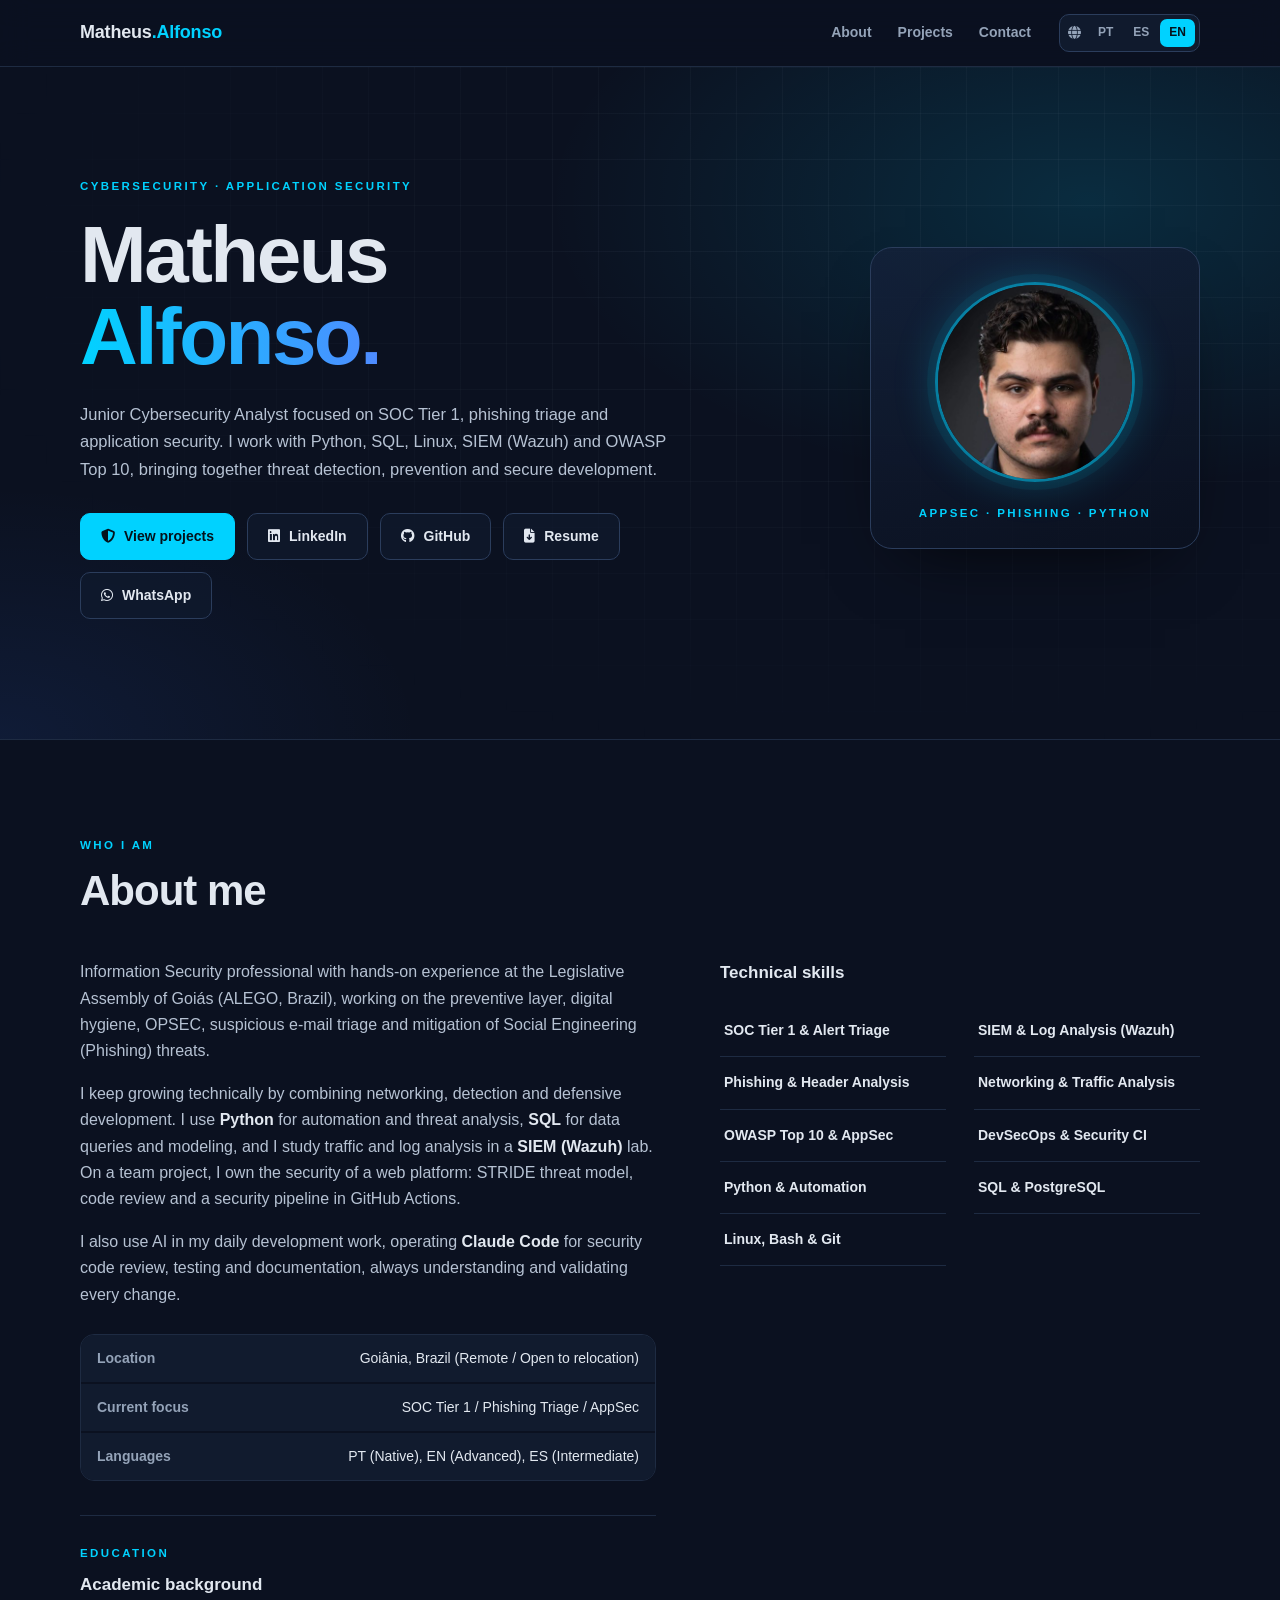
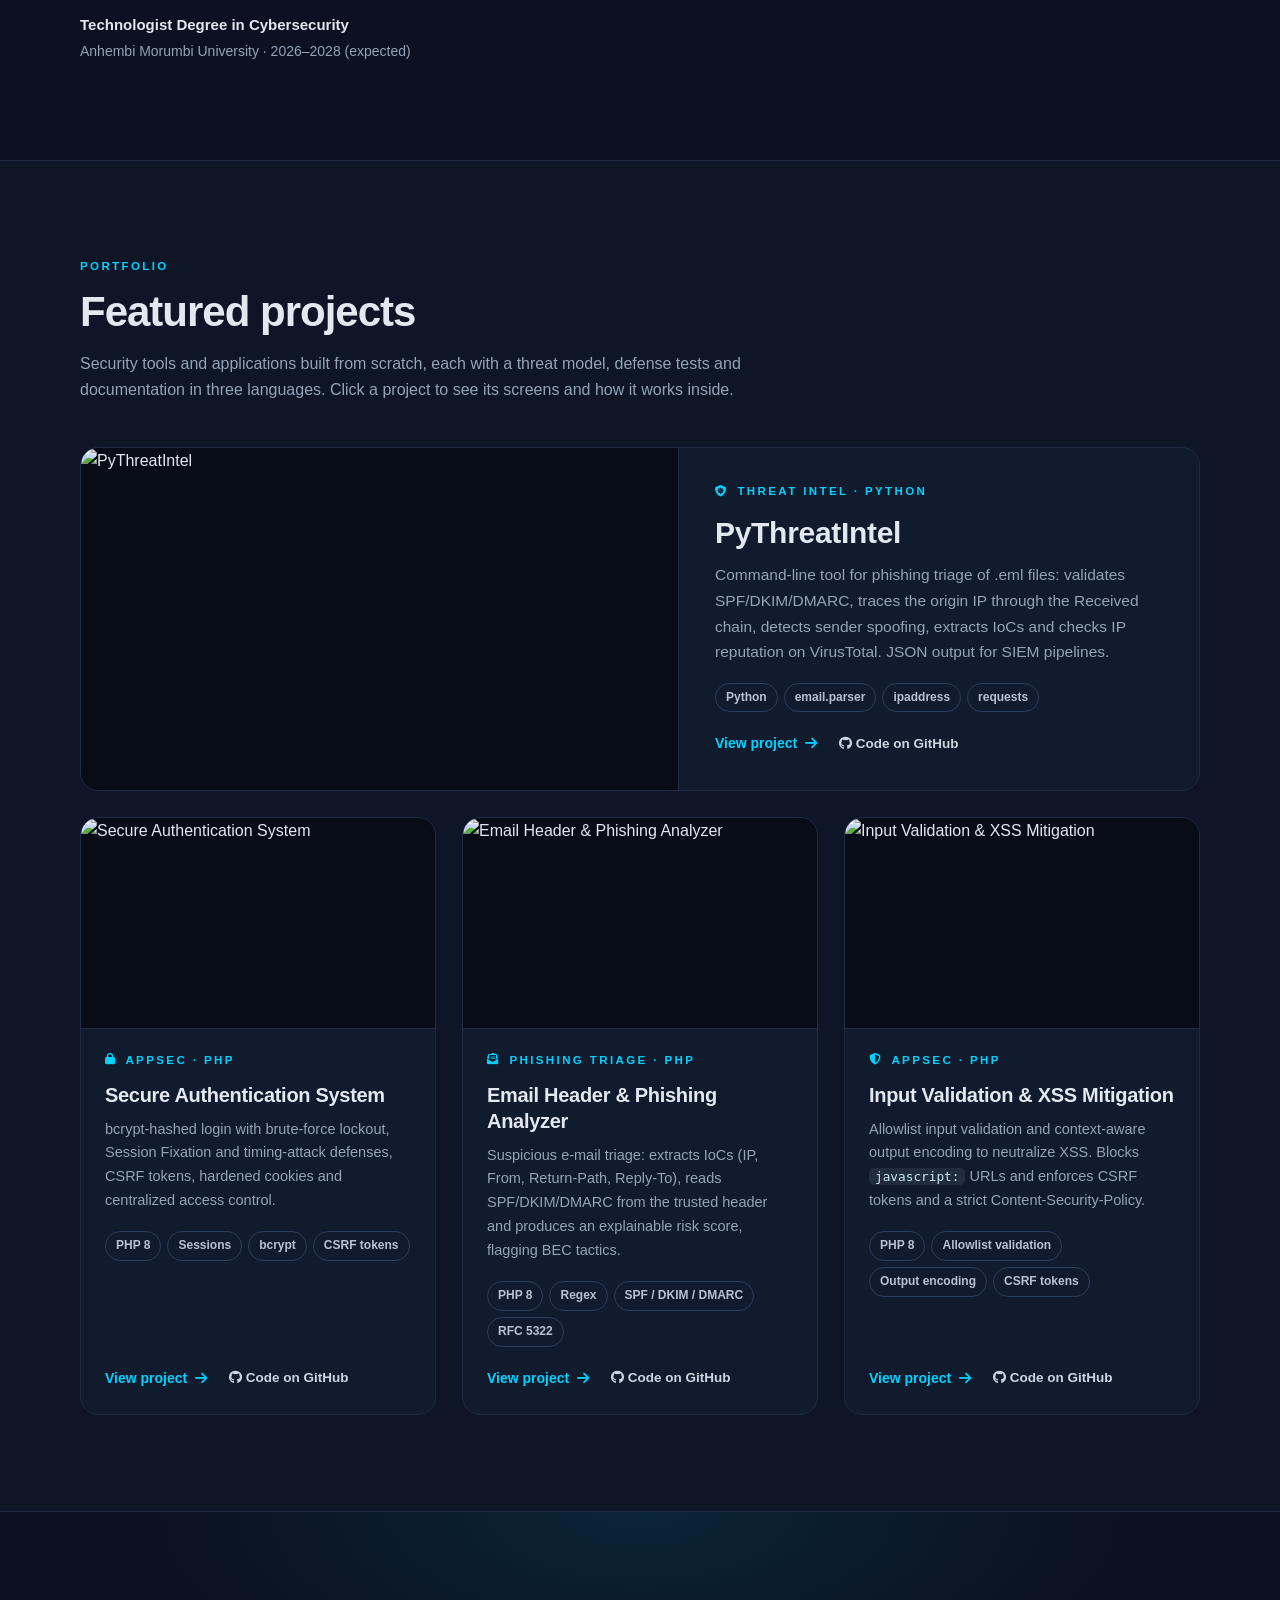
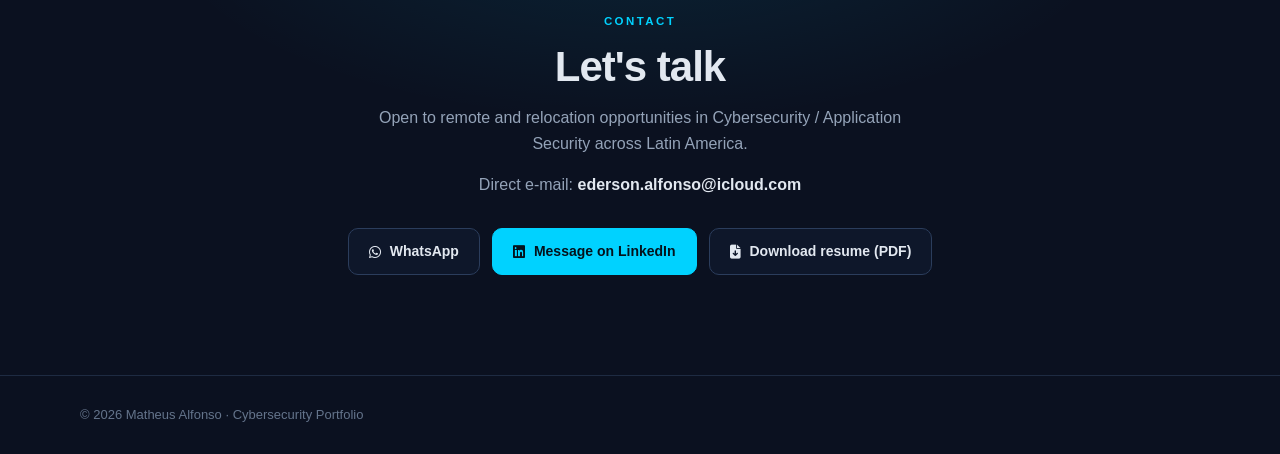
==== commit 2f97c3ee: "Update CV base and site skills: SOC Tier 1, SIEM, networking, DevSecOps" ====
--- a/en.html
+++ b/en.html
@@ -38,7 +38,7 @@
                 <div class="hero-text">
                     <div class="eyebrow">Cybersecurity · Application Security</div>
                     <h1>Matheus<br><em>Alfonso.</em></h1>
-                    <p class="lead">Information Security Analyst focused on the preventive layer, digital hygiene and defensive web development. I work with PHP, Python, Java, SQL and OWASP Top 10 guidelines, connecting technology, threat prevention and secure development.</p>
+                    <p class="lead">Junior Cybersecurity Analyst focused on SOC Tier 1, phishing triage and application security. I work with Python, SQL, Linux, SIEM (Wazuh) and OWASP Top 10, bringing together threat detection, prevention and secure development.</p>
                     <div class="buttons">
                         <a class="btn primary" href="#projects"><i class="fas fa-shield-halved" aria-hidden="true"></i> View projects</a>
                         <a class="btn" href="https://www.linkedin.com/in/mattheusalfonso" target="_blank" rel="noopener noreferrer"><i class="fab fa-linkedin" aria-hidden="true"></i> LinkedIn</a>
@@ -62,8 +62,8 @@
                 </div>
                 <div class="about">
                     <div class="about-text">
-                        <p>Information Security professional with hands-on experience at the Legislative Assembly of Goiás (ALEGO, Brazil), working on the preventive layer, digital hygiene, OPSEC, suspicious e-mail triage and mitigation of Social Engineering (Phishing) threats.</p><p>I keep growing technically by combining networking fundamentals, data analysis and defensive development. I use <strong>SQL</strong> for data modeling and structured queries, <strong>Python</strong> for automation, data analysis and security routines, and <strong>Java</strong> for object-oriented logic and robust business rules, bringing web security and data control together.</p><p>I also use AI in my daily development work, operating <strong>Claude Code</strong> for security code review, testing and documentation, always understanding and validating every change.</p>
-                        <div class="facts"><div><strong>Location</strong><span>Goiânia, Brazil (Remote / Open to relocation)</span></div><div><strong>Current focus</strong><span>AppSec / Phishing Prevention / OPSEC</span></div><div><strong>Languages</strong><span>PT (Native), EN (Advanced), ES (Intermediate)</span></div></div>
+                        <p>Information Security professional with hands-on experience at the Legislative Assembly of Goiás (ALEGO, Brazil), working on the preventive layer, digital hygiene, OPSEC, suspicious e-mail triage and mitigation of Social Engineering (Phishing) threats.</p><p>I keep growing technically by combining networking, detection and defensive development. I use <strong>Python</strong> for automation and threat analysis, <strong>SQL</strong> for data queries and modeling, and I study traffic and log analysis in a <strong>SIEM (Wazuh)</strong> lab. On a team project, I own the security of a web platform: STRIDE threat model, code review and a security pipeline in GitHub Actions.</p><p>I also use AI in my daily development work, operating <strong>Claude Code</strong> for security code review, testing and documentation, always understanding and validating every change.</p>
+                        <div class="facts"><div><strong>Location</strong><span>Goiânia, Brazil (Remote / Open to relocation)</span></div><div><strong>Current focus</strong><span>SOC Tier 1 / Phishing Triage / AppSec</span></div><div><strong>Languages</strong><span>PT (Native), EN (Advanced), ES (Intermediate)</span></div></div>
                         <div class="education">
                             <div class="eyebrow">Education</div>
                             <h3 class="subhead">Academic background</h3>
@@ -73,7 +73,7 @@
                     </div>
                     <div>
                         <h3 class="subhead">Technical skills</h3>
-                        <div class="skill-list"><div class="skill"><span>Python &amp; Automation</span><i class="fas fa-chevron-right" aria-hidden="true"></i></div><div class="skill"><span>SQL &amp; Databases</span><i class="fas fa-chevron-right" aria-hidden="true"></i></div><div class="skill"><span>Java &amp; Programming</span><i class="fas fa-chevron-right" aria-hidden="true"></i></div><div class="skill"><span>PHP &amp; Defensive Development</span><i class="fas fa-chevron-right" aria-hidden="true"></i></div><div class="skill"><span>OWASP Top 10 &amp; AppSec</span><i class="fas fa-chevron-right" aria-hidden="true"></i></div><div class="skill"><span>Phishing &amp; Header Analysis</span><i class="fas fa-chevron-right" aria-hidden="true"></i></div><div class="skill"><span>Linux, Bash &amp; Shell Script</span><i class="fas fa-chevron-right" aria-hidden="true"></i></div><div class="skill"><span>Git, GitHub &amp; Version Control</span><i class="fas fa-chevron-right" aria-hidden="true"></i></div><div class="skill"><span>Applied AI &amp; Claude Code</span><i class="fas fa-chevron-right" aria-hidden="true"></i></div></div>
+                        <div class="skill-list"><div class="skill"><span>SOC Tier 1 &amp; Alert Triage</span><i class="fas fa-chevron-right" aria-hidden="true"></i></div><div class="skill"><span>SIEM &amp; Log Analysis (Wazuh)</span><i class="fas fa-chevron-right" aria-hidden="true"></i></div><div class="skill"><span>Phishing &amp; Header Analysis</span><i class="fas fa-chevron-right" aria-hidden="true"></i></div><div class="skill"><span>Networking &amp; Traffic Analysis</span><i class="fas fa-chevron-right" aria-hidden="true"></i></div><div class="skill"><span>OWASP Top 10 &amp; AppSec</span><i class="fas fa-chevron-right" aria-hidden="true"></i></div><div class="skill"><span>DevSecOps &amp; Security CI</span><i class="fas fa-chevron-right" aria-hidden="true"></i></div><div class="skill"><span>Python &amp; Automation</span><i class="fas fa-chevron-right" aria-hidden="true"></i></div><div class="skill"><span>SQL &amp; PostgreSQL</span><i class="fas fa-chevron-right" aria-hidden="true"></i></div><div class="skill"><span>Linux, Bash &amp; Git</span><i class="fas fa-chevron-right" aria-hidden="true"></i></div></div>
                     </div>
                 </div>
             </div>
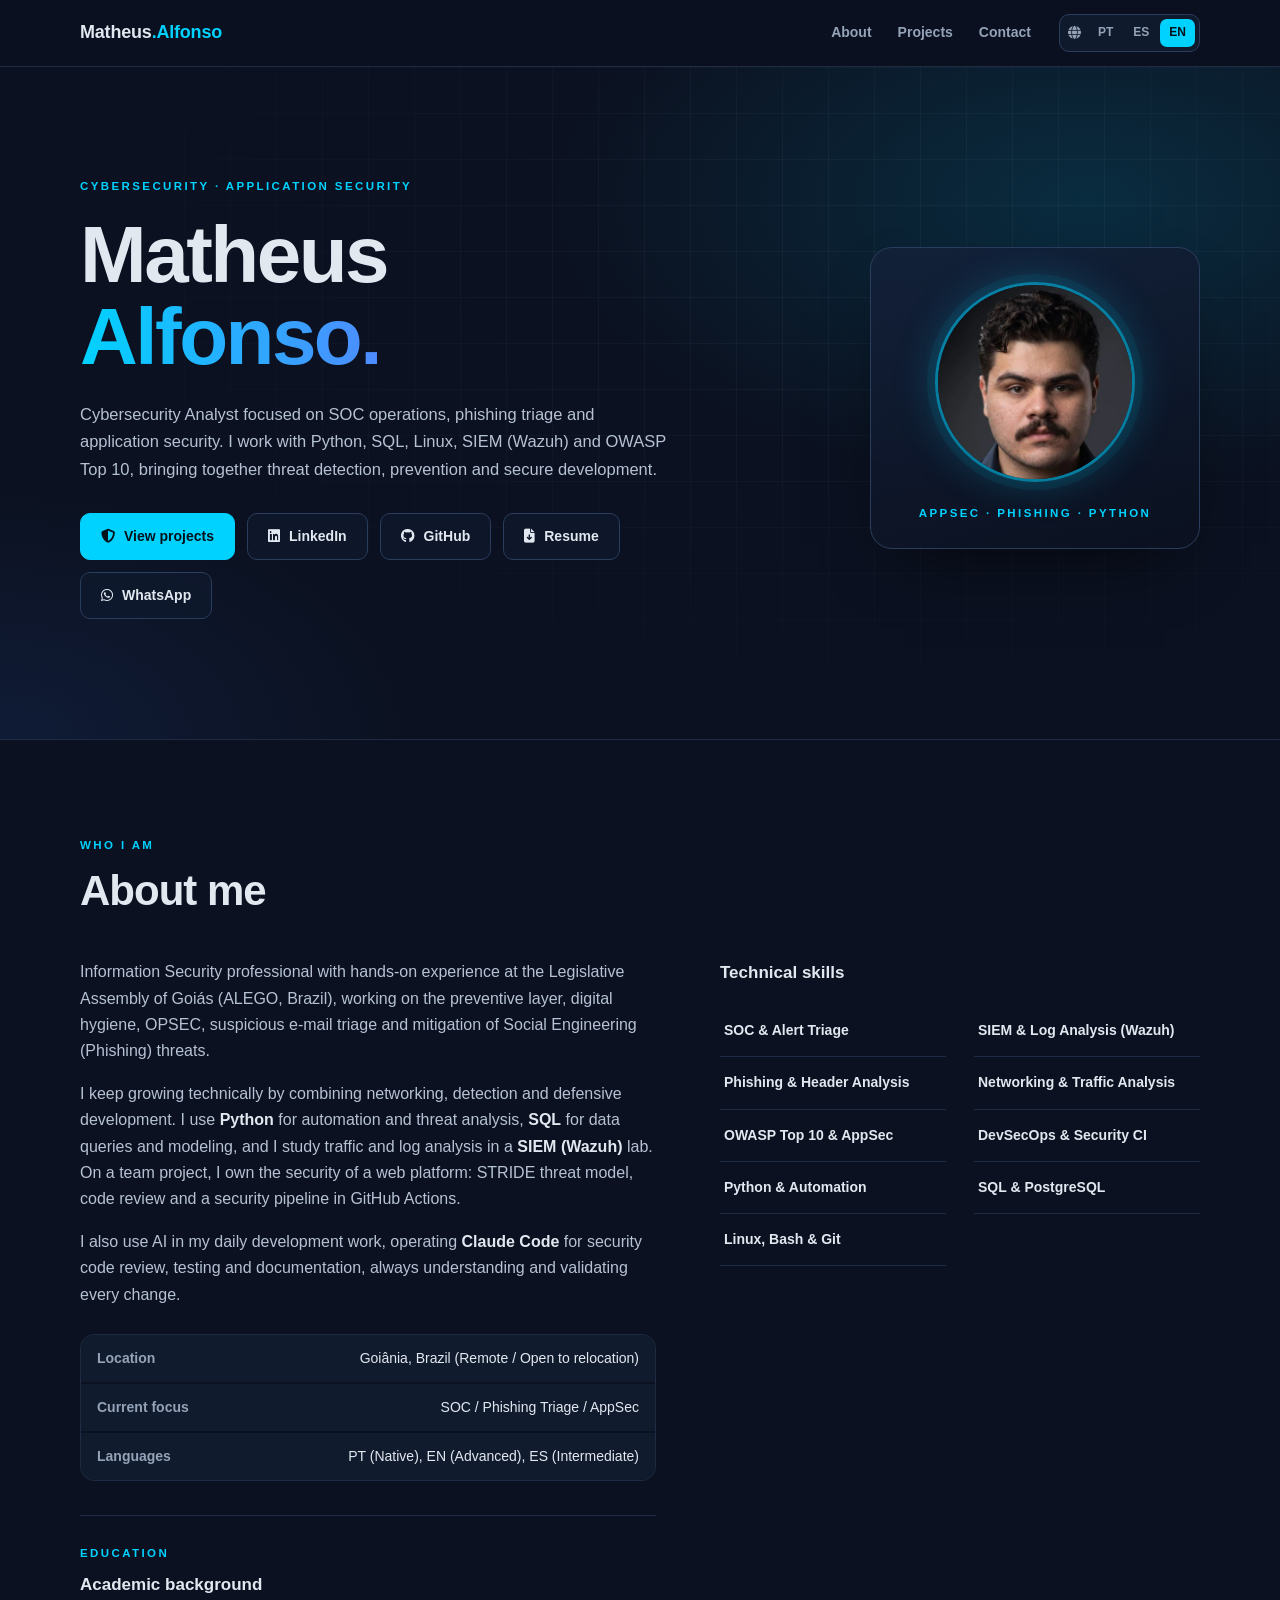
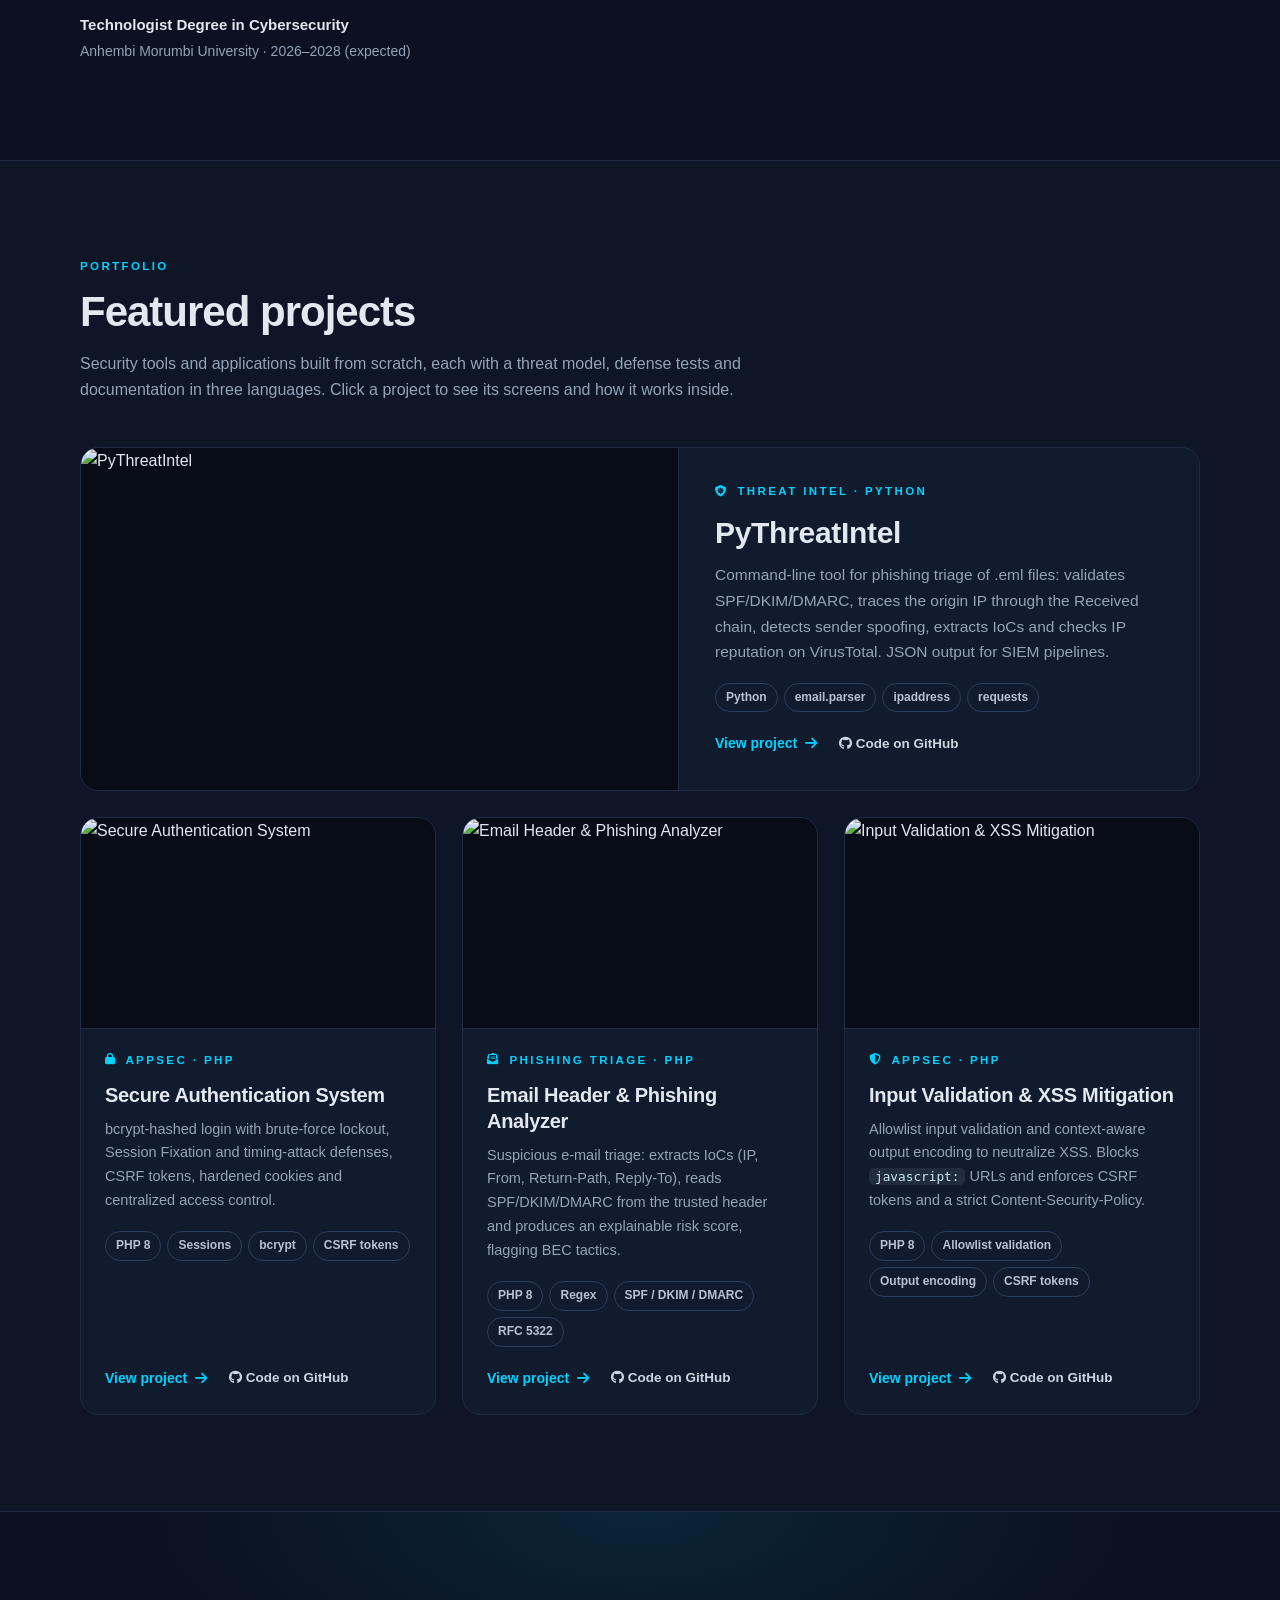
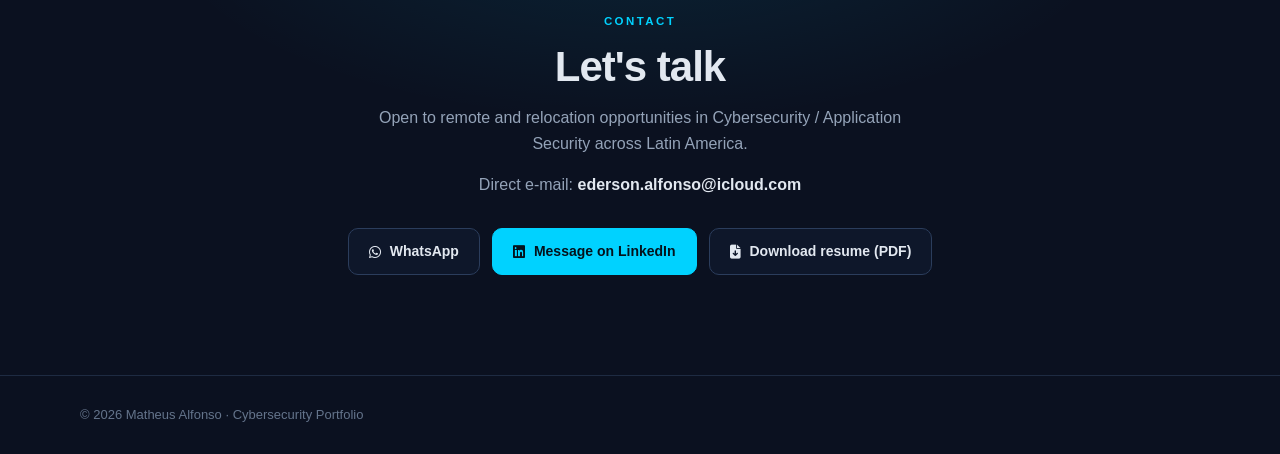
==== commit b46aa63e: "Remove seniority labels (Jr./N1/Tier 1) from site and CV" ====
--- a/en.html
+++ b/en.html
@@ -38,7 +38,7 @@
                 <div class="hero-text">
                     <div class="eyebrow">Cybersecurity · Application Security</div>
                     <h1>Matheus<br><em>Alfonso.</em></h1>
-                    <p class="lead">Junior Cybersecurity Analyst focused on SOC Tier 1, phishing triage and application security. I work with Python, SQL, Linux, SIEM (Wazuh) and OWASP Top 10, bringing together threat detection, prevention and secure development.</p>
+                    <p class="lead">Cybersecurity Analyst focused on SOC operations, phishing triage and application security. I work with Python, SQL, Linux, SIEM (Wazuh) and OWASP Top 10, bringing together threat detection, prevention and secure development.</p>
                     <div class="buttons">
                         <a class="btn primary" href="#projects"><i class="fas fa-shield-halved" aria-hidden="true"></i> View projects</a>
                         <a class="btn" href="https://www.linkedin.com/in/mattheusalfonso" target="_blank" rel="noopener noreferrer"><i class="fab fa-linkedin" aria-hidden="true"></i> LinkedIn</a>
@@ -63,7 +63,7 @@
                 <div class="about">
                     <div class="about-text">
                         <p>Information Security professional with hands-on experience at the Legislative Assembly of Goiás (ALEGO, Brazil), working on the preventive layer, digital hygiene, OPSEC, suspicious e-mail triage and mitigation of Social Engineering (Phishing) threats.</p><p>I keep growing technically by combining networking, detection and defensive development. I use <strong>Python</strong> for automation and threat analysis, <strong>SQL</strong> for data queries and modeling, and I study traffic and log analysis in a <strong>SIEM (Wazuh)</strong> lab. On a team project, I own the security of a web platform: STRIDE threat model, code review and a security pipeline in GitHub Actions.</p><p>I also use AI in my daily development work, operating <strong>Claude Code</strong> for security code review, testing and documentation, always understanding and validating every change.</p>
-                        <div class="facts"><div><strong>Location</strong><span>Goiânia, Brazil (Remote / Open to relocation)</span></div><div><strong>Current focus</strong><span>SOC Tier 1 / Phishing Triage / AppSec</span></div><div><strong>Languages</strong><span>PT (Native), EN (Advanced), ES (Intermediate)</span></div></div>
+                        <div class="facts"><div><strong>Location</strong><span>Goiânia, Brazil (Remote / Open to relocation)</span></div><div><strong>Current focus</strong><span>SOC / Phishing Triage / AppSec</span></div><div><strong>Languages</strong><span>PT (Native), EN (Advanced), ES (Intermediate)</span></div></div>
                         <div class="education">
                             <div class="eyebrow">Education</div>
                             <h3 class="subhead">Academic background</h3>
@@ -73,7 +73,7 @@
                     </div>
                     <div>
                         <h3 class="subhead">Technical skills</h3>
-                        <div class="skill-list"><div class="skill"><span>SOC Tier 1 &amp; Alert Triage</span><i class="fas fa-chevron-right" aria-hidden="true"></i></div><div class="skill"><span>SIEM &amp; Log Analysis (Wazuh)</span><i class="fas fa-chevron-right" aria-hidden="true"></i></div><div class="skill"><span>Phishing &amp; Header Analysis</span><i class="fas fa-chevron-right" aria-hidden="true"></i></div><div class="skill"><span>Networking &amp; Traffic Analysis</span><i class="fas fa-chevron-right" aria-hidden="true"></i></div><div class="skill"><span>OWASP Top 10 &amp; AppSec</span><i class="fas fa-chevron-right" aria-hidden="true"></i></div><div class="skill"><span>DevSecOps &amp; Security CI</span><i class="fas fa-chevron-right" aria-hidden="true"></i></div><div class="skill"><span>Python &amp; Automation</span><i class="fas fa-chevron-right" aria-hidden="true"></i></div><div class="skill"><span>SQL &amp; PostgreSQL</span><i class="fas fa-chevron-right" aria-hidden="true"></i></div><div class="skill"><span>Linux, Bash &amp; Git</span><i class="fas fa-chevron-right" aria-hidden="true"></i></div></div>
+                        <div class="skill-list"><div class="skill"><span>SOC &amp; Alert Triage</span><i class="fas fa-chevron-right" aria-hidden="true"></i></div><div class="skill"><span>SIEM &amp; Log Analysis (Wazuh)</span><i class="fas fa-chevron-right" aria-hidden="true"></i></div><div class="skill"><span>Phishing &amp; Header Analysis</span><i class="fas fa-chevron-right" aria-hidden="true"></i></div><div class="skill"><span>Networking &amp; Traffic Analysis</span><i class="fas fa-chevron-right" aria-hidden="true"></i></div><div class="skill"><span>OWASP Top 10 &amp; AppSec</span><i class="fas fa-chevron-right" aria-hidden="true"></i></div><div class="skill"><span>DevSecOps &amp; Security CI</span><i class="fas fa-chevron-right" aria-hidden="true"></i></div><div class="skill"><span>Python &amp; Automation</span><i class="fas fa-chevron-right" aria-hidden="true"></i></div><div class="skill"><span>SQL &amp; PostgreSQL</span><i class="fas fa-chevron-right" aria-hidden="true"></i></div><div class="skill"><span>Linux, Bash &amp; Git</span><i class="fas fa-chevron-right" aria-hidden="true"></i></div></div>
                     </div>
                 </div>
             </div>
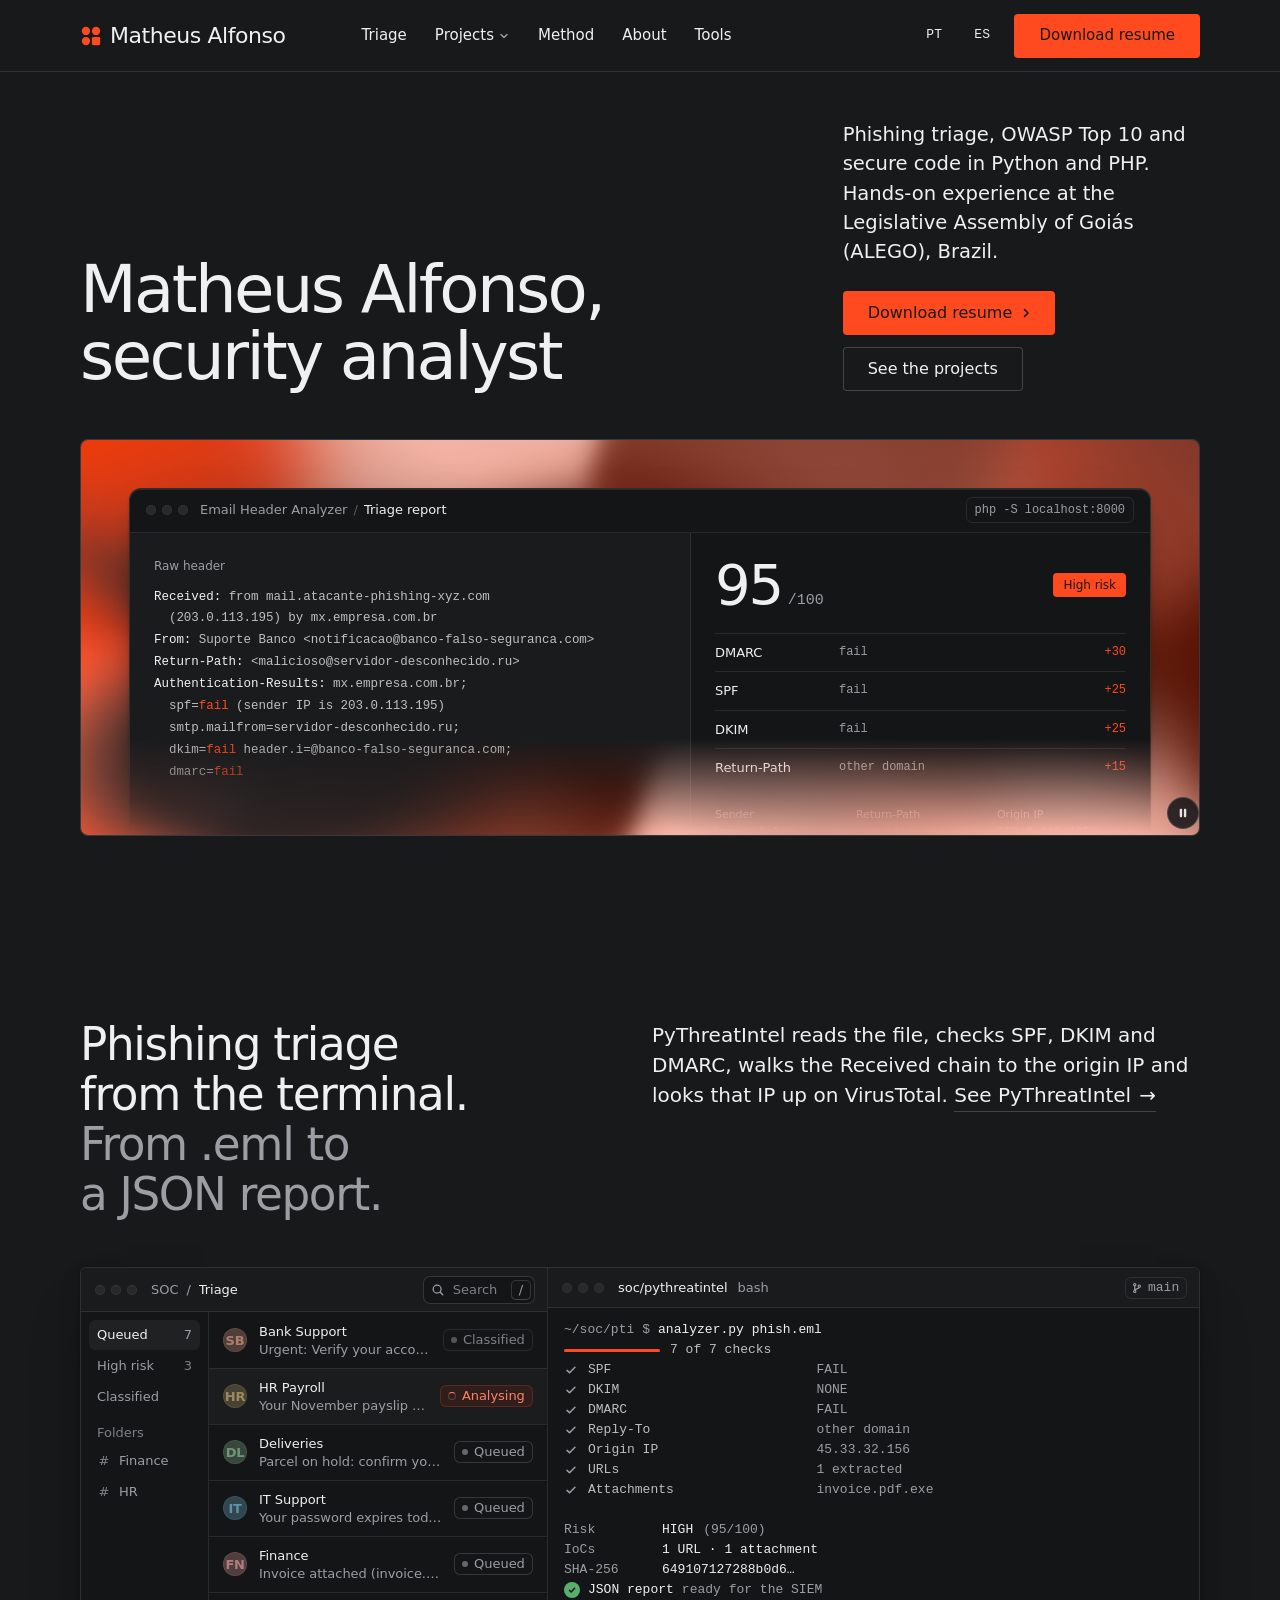
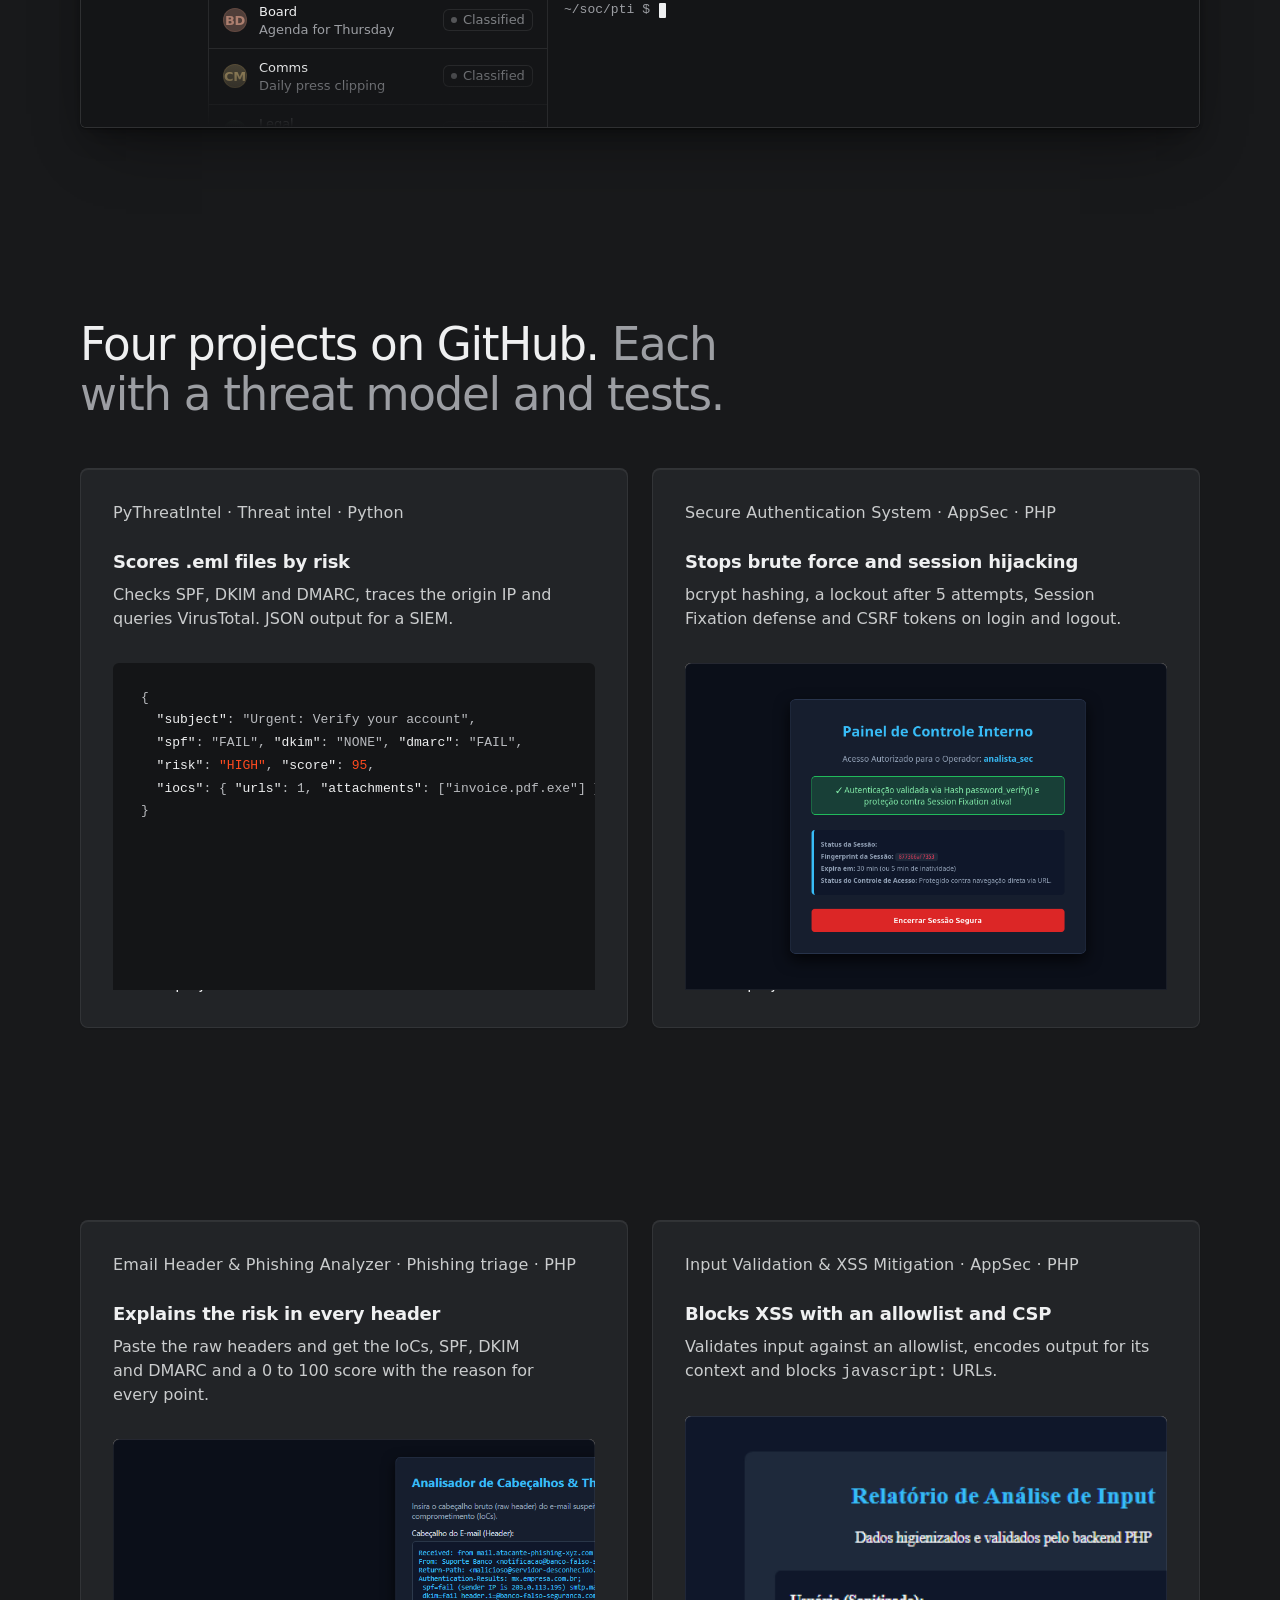
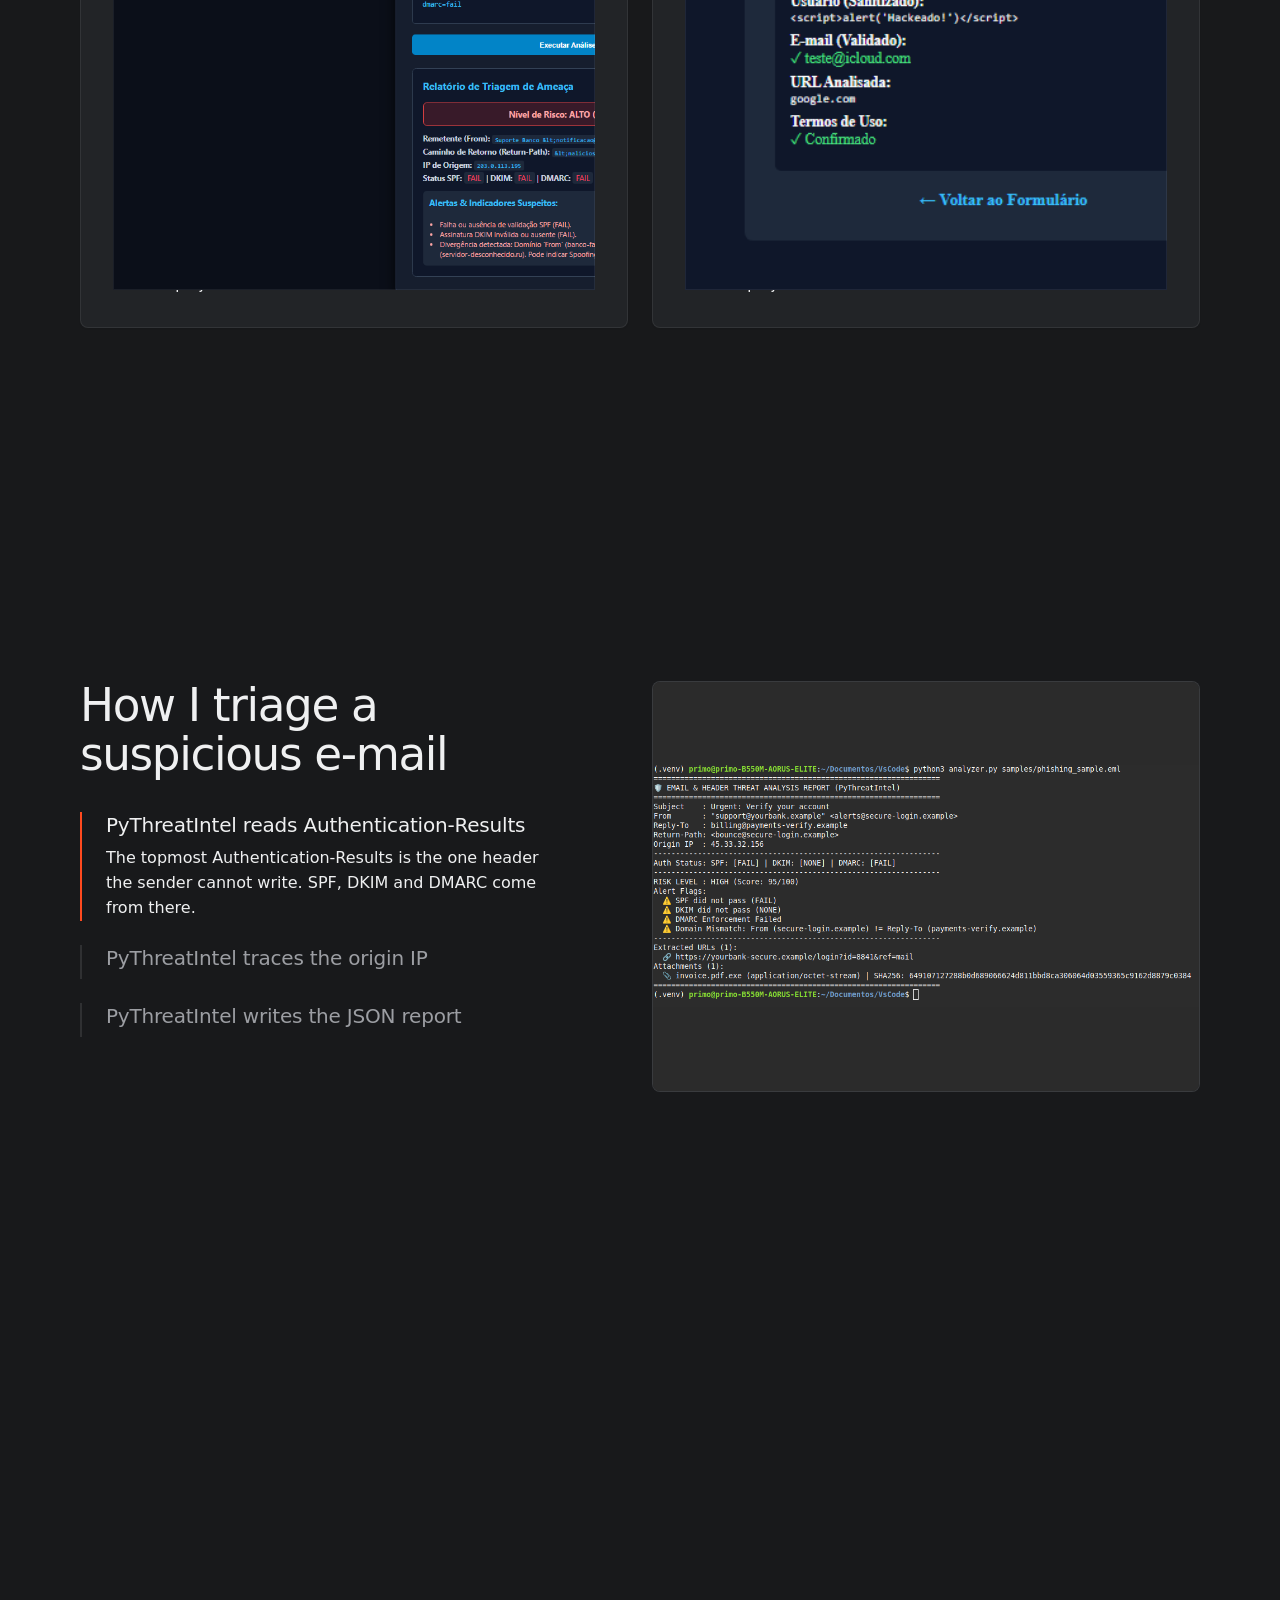
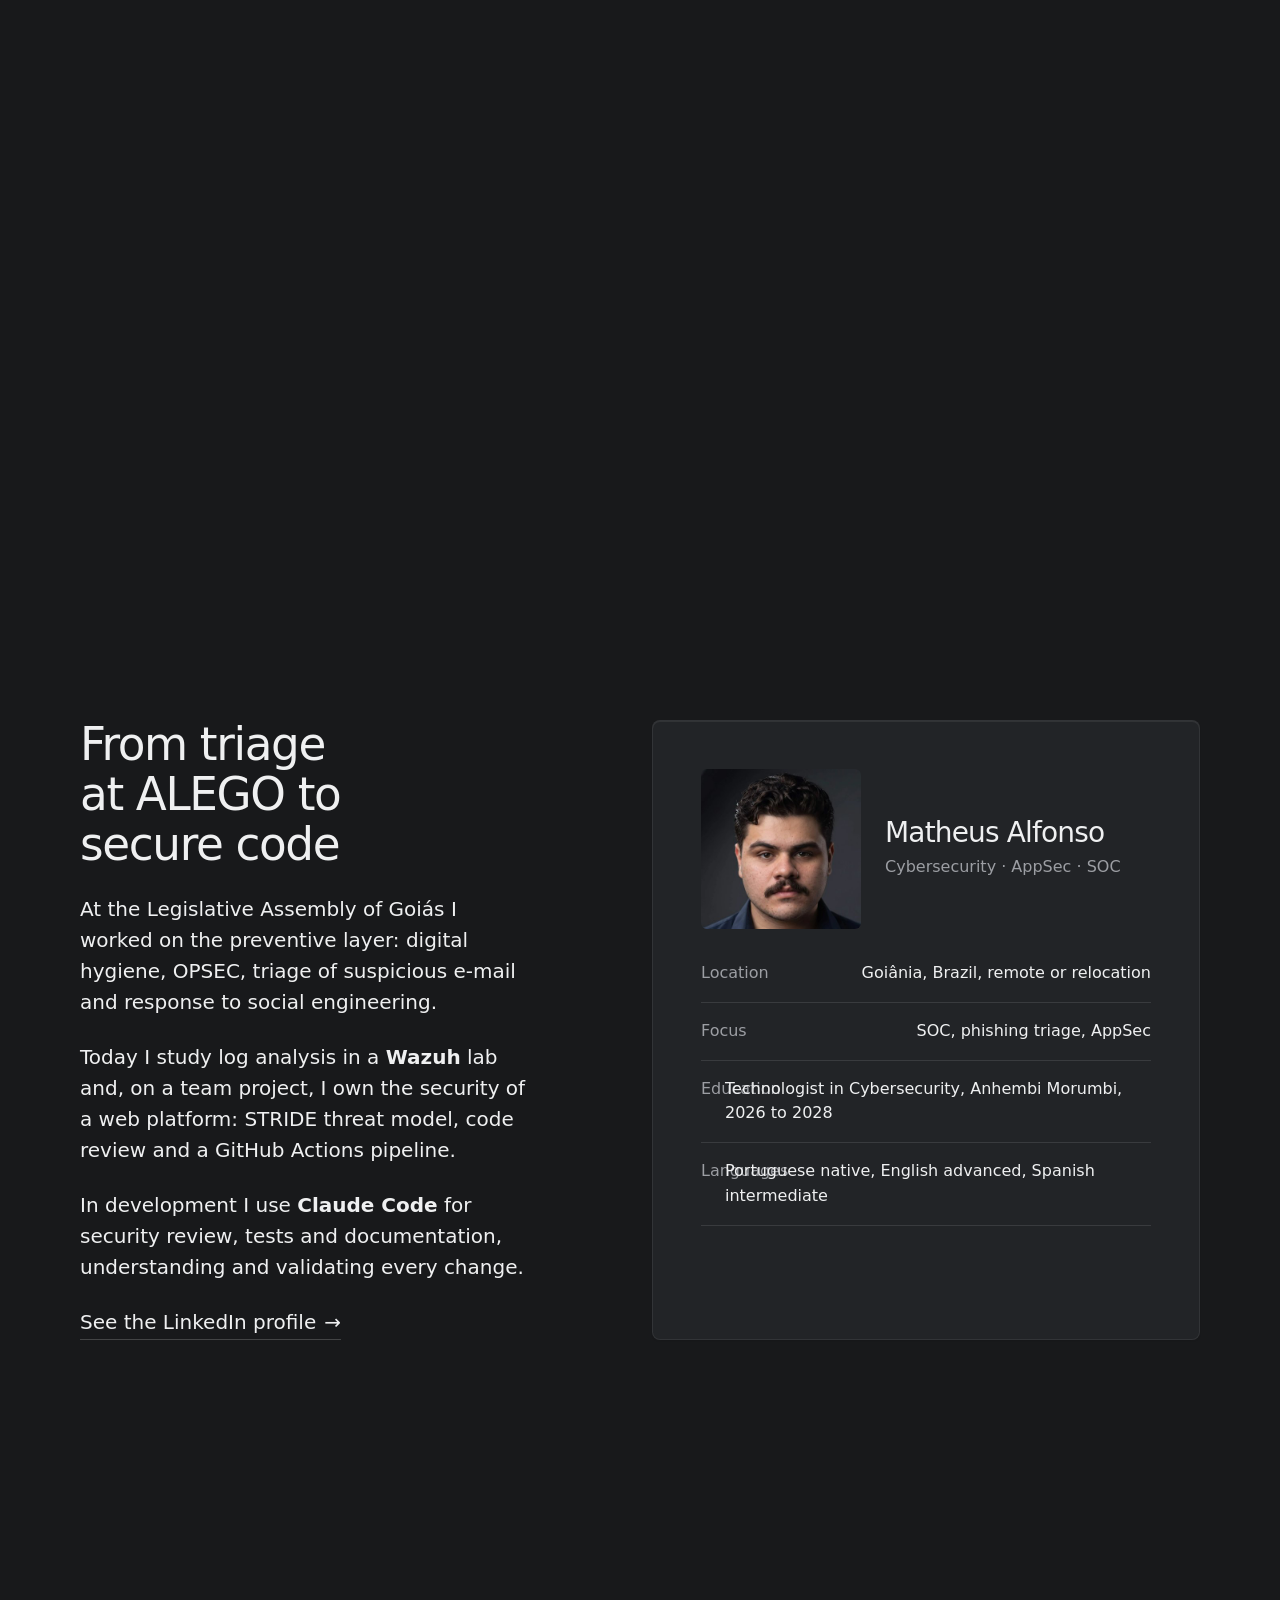
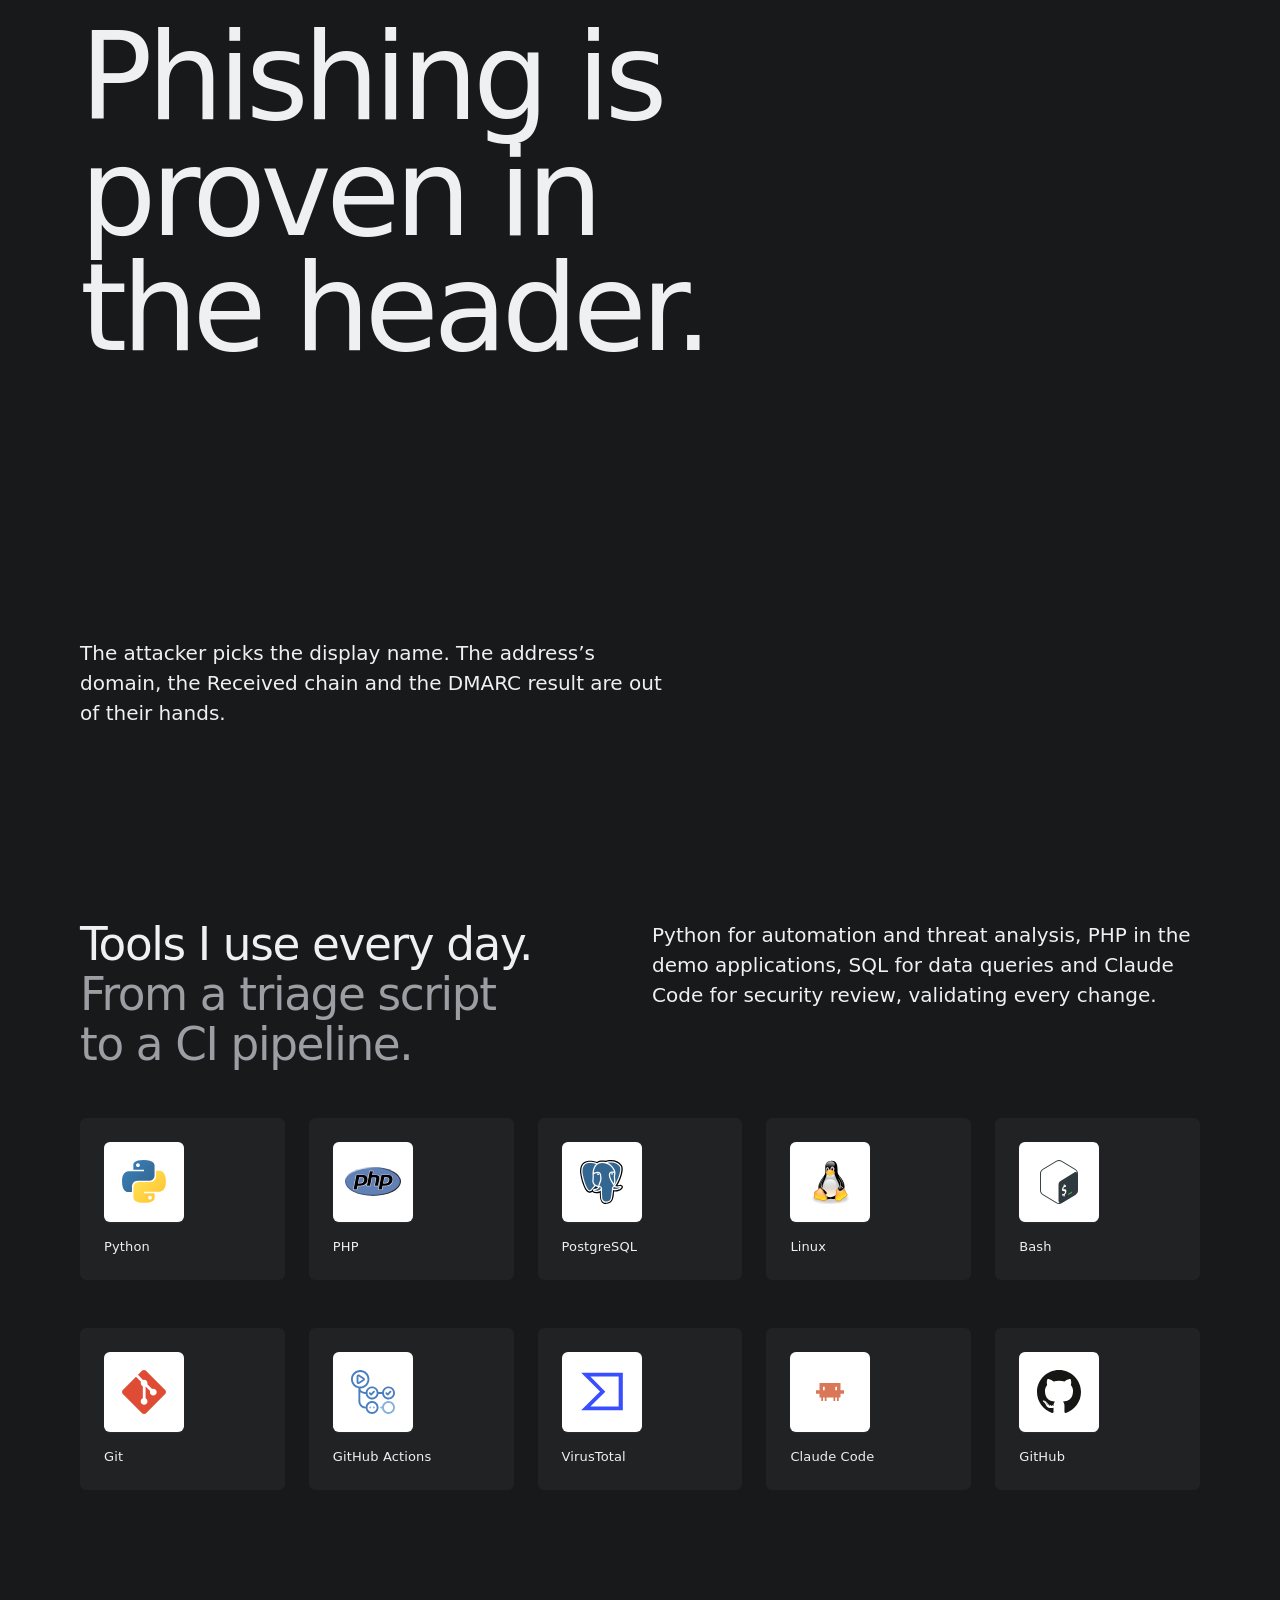
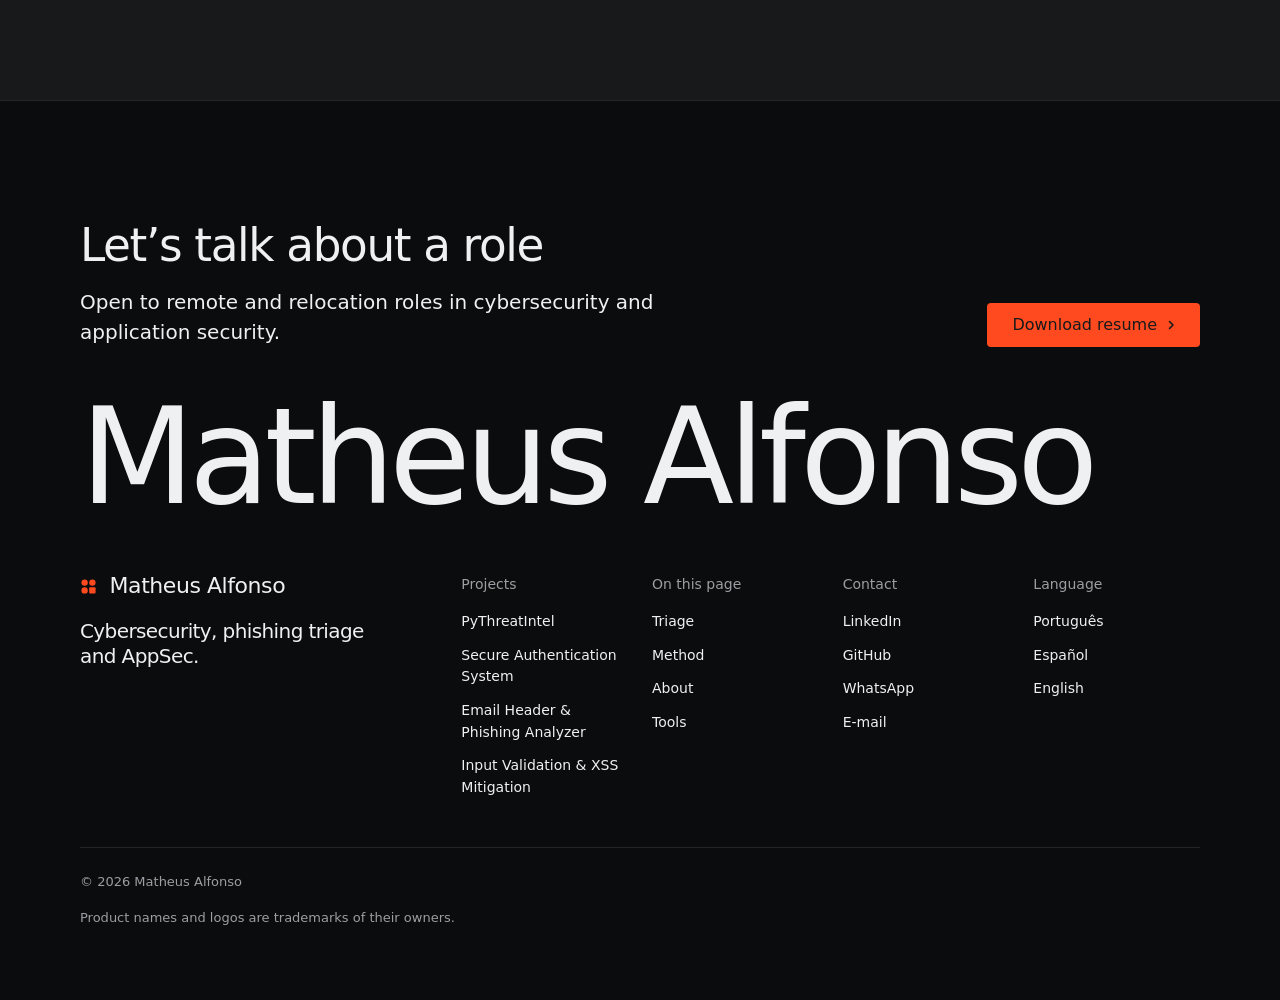
==== commit 40358789: "Redesign the portfolio: new look, live tool demos, Node generator - New visual system (graphite + al" ====
--- a/en.html
+++ b/en.html
@@ -1,165 +1,374 @@
-<!DOCTYPE html>
-<html lang="en">
+<!doctype html>
+<!-- type: software (portfólio de um analista de cibersegurança; as ferramentas dele são o produto)
+     deal: hero product (o relatório do Email Header Analyzer no palco), nav-cards, close-word, footer-dark, rhythm space,
+     buttons solid, mark dots, palette graphite-safety-orange, type funnel, radius sharp, ground sand,
+     effect gradient-mesh (palco do hero); moments: pinned-chapters (#metodo), liquid-type (#prova) -->
+<html lang="en" data-type="software" data-radius="sharp" data-ground="sand" data-buttons="solid" data-motion>
 <head>
-    <meta charset="UTF-8">
-    <meta http-equiv="Content-Security-Policy" content="default-src 'none'; img-src 'self' https://raw.githubusercontent.com; style-src 'self' https://cdnjs.cloudflare.com; font-src https://cdnjs.cloudflare.com; base-uri 'none'; form-action 'none'; upgrade-insecure-requests">
-    <meta name="referrer" content="strict-origin-when-cross-origin">
-    <meta name="viewport" content="width=device-width, initial-scale=1.0">
-    <meta name="theme-color" content="#0b1120">
-    <title>Matheus Alfonso | Cybersecurity &amp; Application Security Analyst</title>
-    <meta name="description" content="Portfolio of Matheus Alfonso: Application Security, phishing prevention and defensive web development.">
-    <link rel="alternate" hreflang="pt-BR" href="https://mattheusalfonso.github.io/">
-    <link rel="alternate" hreflang="es" href="https://mattheusalfonso.github.io/es.html">
-    <link rel="alternate" hreflang="en" href="https://mattheusalfonso.github.io/en.html">
-    <link rel="icon" href="favicon.svg" type="image/svg+xml">
-    <link rel="apple-touch-icon" href="apple-touch-icon.png">
-    <meta property="og:type" content="website">
-    <meta property="og:url" content="https://mattheusalfonso.github.io/en.html">
-    <meta property="og:title" content="Matheus Alfonso | Cybersecurity &amp; Application Security Analyst">
-    <meta property="og:description" content="Portfolio of Matheus Alfonso: Application Security, phishing prevention and defensive web development.">
-    <meta property="og:image" content="https://mattheusalfonso.github.io/og-image.png">
-    <meta property="og:locale" content="en_US">
-    <meta name="twitter:card" content="summary_large_image">
-    <link rel="stylesheet" href="style.css">
-    <link rel="stylesheet" href="https://cdnjs.cloudflare.com/ajax/libs/font-awesome/6.4.0/css/all.min.css" integrity="sha512-iecdLmaskl7CVkqkXNQ/ZH/XLlvWZOJyj7Yy7tcenmpD1ypASozpmT/E0iPtmFIB46ZmdtAc9eNBvH0H/ZpiBw==" crossorigin="anonymous" referrerpolicy="no-referrer">
+<meta charset="utf-8">
+<meta http-equiv="Content-Security-Policy" content="default-src 'none'; script-src 'self'; style-src 'self' https://fonts.googleapis.com; font-src https://fonts.gstatic.com; img-src 'self' data:; connect-src 'self'; base-uri 'none'; form-action 'none'; upgrade-insecure-requests">
+<meta name="referrer" content="strict-origin-when-cross-origin">
+<meta name="viewport" content="width=device-width, initial-scale=1, viewport-fit=cover">
+<title>Matheus Alfonso: security analyst for phishing and AppSec</title>
+<meta name="description" content="Portfolio of Matheus Alfonso: phishing triage, application security and four defensive tools with open source code on GitHub.">
+<link rel="canonical" href="https://mattheusalfonso.github.io/en.html">
+<link rel="alternate" hreflang="pt-BR" href="https://mattheusalfonso.github.io/">
+<link rel="alternate" hreflang="es" href="https://mattheusalfonso.github.io/es.html">
+<link rel="alternate" hreflang="en" href="https://mattheusalfonso.github.io/en.html">
+<meta property="og:type" content="website">
+<meta property="og:url" content="https://mattheusalfonso.github.io/en.html">
+<meta property="og:title" content="Matheus Alfonso: security analyst for phishing and AppSec">
+<meta property="og:description" content="Portfolio of Matheus Alfonso: phishing triage, application security and four defensive tools with open source code on GitHub.">
+<meta property="og:image" content="https://mattheusalfonso.github.io/og-image.png">
+<meta property="og:locale" content="en_US">
+<meta name="twitter:card" content="summary_large_image">
+<link rel="icon" href="favicon.svg" type="image/svg+xml">
+<link rel="apple-touch-icon" href="apple-touch-icon.png">
+<meta name="theme-color" content="#18191b">
+<meta name="site-kind" content="software">
+<meta name="page-type" content="software">
+<link rel="preconnect" href="https://fonts.googleapis.com">
+<link rel="preconnect" href="https://fonts.gstatic.com" crossorigin>
+<link rel="stylesheet" href="https://fonts.googleapis.com/css2?family=Funnel+Display:wght@400..700&family=Funnel+Sans:wght@400..600&family=DM+Mono:wght@400;500&display=swap">
+<link rel="stylesheet" href="assets/system.css">
+<link rel="stylesheet" href="assets/ui/cards.css">
+<link rel="stylesheet" href="assets/motion/motion.css">
+<link rel="stylesheet" href="assets/backgrounds/backgrounds.css">
+<link rel="stylesheet" href="assets/layout/layout.css">
+<link rel="stylesheet" href="assets/icons/icon.css">
+<link rel="stylesheet" href="assets/ui/base.css">
+<link rel="stylesheet" href="assets/ui/window/fragment.css">
+<link rel="stylesheet" href="assets/ui/terminal-run/fragment.css">
+<link rel="stylesheet" href="assets/site.css">
+<script src="assets/head.js"></script>
+<script src="assets/backgrounds/backgrounds.js"></script>
+<link rel="modulepreload" href="assets/moments/moments.js">
+<link rel="modulepreload" href="assets/moments/lib.js">
+<link rel="modulepreload" href="assets/moments/pinned-chapters/moment.js">
+<link rel="modulepreload" href="assets/moments/liquid-type/moment.js">
 </head>
 <body>
-    <header class="navwrap">
-        <nav class="container nav">
-            <a class="brand" href="en.html">Matheus<span>.Alfonso</span></a>
-            <div class="navlinks"><a href="#about">About</a><a href="#projects">Projects</a><a href="#contact">Contact</a></div>
-            <div class="lang-switch"><i class="fas fa-globe" aria-hidden="true"></i><a href="index.html" lang="pt-BR">PT</a><a href="es.html" lang="es">ES</a><a href="en.html" class="active" aria-current="true">EN</a></div>
-        </nav>
-    </header>
-
-    <main>
-        <section class="hero">
-            <div class="container hero-inner">
-                <div class="hero-text">
-                    <div class="eyebrow">Cybersecurity · Application Security</div>
-                    <h1>Matheus<br><em>Alfonso.</em></h1>
-                    <p class="lead">Cybersecurity Analyst focused on SOC operations, phishing triage and application security. I work with Python, SQL, Linux, SIEM (Wazuh) and OWASP Top 10, bringing together threat detection, prevention and secure development.</p>
-                    <div class="buttons">
-                        <a class="btn primary" href="#projects"><i class="fas fa-shield-halved" aria-hidden="true"></i> View projects</a>
-                        <a class="btn" href="https://www.linkedin.com/in/mattheusalfonso" target="_blank" rel="noopener noreferrer"><i class="fab fa-linkedin" aria-hidden="true"></i> LinkedIn</a>
-                        <a class="btn" href="https://github.com/MattheusAlfonso" target="_blank" rel="noopener noreferrer"><i class="fab fa-github" aria-hidden="true"></i> GitHub</a>
-                        <a class="btn" href="cv-en.pdf" download="CV-Matheus-Alfonso-EN.pdf"><i class="fas fa-file-arrow-down" aria-hidden="true"></i> Resume</a>
-                        <a class="btn whatsapp" href="https://wa.me/5562920038598?text=Hi%20Matheus,%20I%20saw%20your%20Cybersecurity%20portfolio%20and%20would%20like%20to%20talk!" target="_blank" rel="noopener noreferrer"><i class="fab fa-whatsapp" aria-hidden="true"></i> WhatsApp</a>
-                    </div>
-                </div>
-                <div class="portrait">
-                    <img class="profile-photo" src="profile.jpg" alt="Matheus Alfonso" width="400" height="400">
-                    <div class="portrait-label">AppSec · Phishing · Python</div>
-                </div>
+<header class="nav">
+  <div class="wrap nav__bar">
+    <a class="skip-link" href="#top">Skip to content</a>
+    <a class="nav__logo" href="en.html#top"><span class="mark" data-mark="dots" aria-hidden="true"></span>Matheus Alfonso</a>
+    <nav class="nav__links" aria-label="Main">
+      <div class="nav__item"><a class="nav__link" href="en.html#triagem">Triage</a></div>
+      <div class="nav__item">
+        <a class="nav__link" href="en.html#projetos">Projects <svg class="chev" viewBox="0 0 12 12" aria-hidden="true"><path d="M3 4.5l3 3 3-3" fill="none" stroke="currentColor" stroke-width="1.5" stroke-linecap="round" stroke-linejoin="round"/></svg></a>
+        <div class="nav__menu">
+          <div class="wrap grid">
+            <a class="menu-card span-3" href="projetos/pythreatintel-en.html">
+              <div class="panel"><img class="frame__img" src="img/projetos/pythreatintel-phishing.png" alt="" width="991" height="438" loading="lazy"></div>
+              <span class="t-card">PyThreatIntel</span>
+              <span class="t-small muted">Scores .eml files by risk</span>
+            </a>
+            <a class="menu-card span-3" href="projetos/secure-auth-system-en.html">
+              <div class="panel"><img class="frame__img" src="img/projetos/secure-auth.png" alt="" width="840" height="543" loading="lazy"></div>
+              <span class="t-card">Secure Authentication System</span>
+              <span class="t-small muted">Stops brute force and session hijacking</span>
+            </a>
+            <a class="menu-card span-3" href="projetos/email-header-analyzer-en.html">
+              <div class="panel"><img class="frame__img" src="img/projetos/email-header-analyzer.png" alt="" width="1421" height="683" loading="lazy"></div>
+              <span class="t-card">Email Header &amp; Phishing Analyzer</span>
+              <span class="t-small muted">Explains the risk in every header</span>
+            </a>
+            <a class="menu-card span-3" href="projetos/input-validation-security-en.html">
+              <div class="panel"><img class="frame__img" src="img/projetos/input-validation.png" alt="" width="533" height="374" loading="lazy"></div>
+              <span class="t-card">Input Validation &amp; XSS Mitigation</span>
+              <span class="t-small muted">Blocks XSS with an allowlist and CSP</span>
+            </a>
+          </div>
+        </div>
+      </div>
+      <div class="nav__item"><a class="nav__link" href="en.html#metodo">Method</a></div>
+      <div class="nav__item"><a class="nav__link" href="en.html#sobre">About</a></div>
+      <div class="nav__item"><a class="nav__link" href="en.html#ferramentas">Tools</a></div>
+    </nav>
+    <div class="nav__actions">
+      <a class="nav__link nav__lang" href="index.html" hreflang="pt-BR" lang="pt-BR">PT</a><a class="nav__link nav__lang" href="es.html" hreflang="es" lang="es">ES</a>
+      <a class="btn btn--primary" href="cv-en.pdf" download="CV-Matheus-Alfonso-EN.pdf">Download resume</a>
+    </div>
+    <button class="nav__toggle" type="button" aria-expanded="false" aria-label="Menu">
+      <svg width="18" height="18" viewBox="0 0 18 18" aria-hidden="true"><path d="M2 5h14M2 13h14" stroke="currentColor" stroke-width="1.6" stroke-linecap="round"/></svg>
+    </button>
+  </div>
+</header>
+
+<main id="top">
+  <section class="hero hero--product" data-enter aria-labelledby="hero-h">
+    <div class="wrap"><div class="hero-text hero__in">
+      <div class="hero__head">
+        <div>
+          <h1 id="hero-h">Matheus Alfonso, security analyst</h1>
+          <p class="hero__lead">Phishing triage, OWASP Top 10 and secure code in Python and PHP. Hands-on experience at the Legislative Assembly of Goiás (ALEGO), Brazil.</p>
+        </div>
+        <div class="btn-row"><a class="btn btn--primary" href="cv-en.pdf" download="CV-Matheus-Alfonso-EN.pdf">Download resume<svg class="m-arrow" viewBox="0 0 12 12" aria-hidden="true"><path class="m-arrow__stem" d="M1 6h8"/><path class="m-arrow__head" d="M4.5 2.5 8 6l-3.5 3.5"/></svg></a><a class="btn btn--secondary" href="#projetos">See the projects</a></div>
+      </div>
+      <div class="hero__stage hero__stage--ui" data-enter-media>
+        <div class="hero__fx" data-fx="gradient-mesh" data-fx-seed="41" aria-hidden="true"></div>
+        <div class="stage stage--fade-b">
+          <div class="ui rep" role="img" aria-label="Email Header Analyzer report: a phishing e-mail failing SPF, DKIM and DMARC with a risk score of 95 out of 100.">
+            <div class="rep__bar"><span class="ui-dots" aria-hidden="true"><i></i><i></i><i></i></span><span class="rep__crumb">Email Header Analyzer <i>/</i> <b>Triage report</b></span><span class="ui-spacer"></span><span class="rep__chip">php -S localhost:8000</span></div>
+            <div class="rep__body">
+              <div class="rep__raw">
+                <p class="rep__label">Raw header</p>
+<pre class="rep__pre"><span class="rep__hk">Received:</span> from mail.atacante-phishing-xyz.com
+  (203.0.113.195) by mx.empresa.com.br
+<span class="rep__hk">From:</span> Suporte Banco &lt;notificacao@banco-falso-seguranca.com&gt;
+<span class="rep__hk">Return-Path:</span> &lt;malicioso@servidor-desconhecido.ru&gt;
+<span class="rep__hk">Authentication-Results:</span> mx.empresa.com.br;
+  spf=<b>fail</b> (sender IP is 203.0.113.195)
+  smtp.mailfrom=servidor-desconhecido.ru;
+  dkim=<b>fail</b> header.i=@banco-falso-seguranca.com;
+  dmarc=<b>fail</b></pre>
+              </div>
+              <div class="rep__out">
+                <div class="rep__score"><span class="rep__num">95</span><span class="rep__of">/100</span><span class="rep__risk">High risk</span></div>
+                <ul class="rep__rows">
+              <li><span class="rep__k">DMARC</span><span class="rep__v">fail</span><span class="rep__p">+30</span></li>
+              <li><span class="rep__k">SPF</span><span class="rep__v">fail</span><span class="rep__p">+25</span></li>
+              <li><span class="rep__k">DKIM</span><span class="rep__v">fail</span><span class="rep__p">+25</span></li>
+              <li><span class="rep__k">Return-Path</span><span class="rep__v">other domain</span><span class="rep__p">+15</span></li>
+                </ul>
+                <dl class="rep__ioc">
+                  <div><dt>Sender</dt><dd>banco-falso-seguranca.com</dd></div>
+                  <div><dt>Return-Path</dt><dd>servidor-desconhecido.ru</dd></div>
+                  <div><dt>Origin IP</dt><dd>203.0.113.195</dd></div>
+                </dl>
+                <p class="rep__note">From and Return-Path on different domains: a spoofing signal.</p>
+              </div>
             </div>
-        </section>
-
-        <section class="section" id="about">
-            <div class="container">
-                <div class="section-heading">
-                    <div class="eyebrow">Who I am</div>
-                    <h2>About me</h2>
-                </div>
-                <div class="about">
-                    <div class="about-text">
-                        <p>Information Security professional with hands-on experience at the Legislative Assembly of Goiás (ALEGO, Brazil), working on the preventive layer, digital hygiene, OPSEC, suspicious e-mail triage and mitigation of Social Engineering (Phishing) threats.</p><p>I keep growing technically by combining networking, detection and defensive development. I use <strong>Python</strong> for automation and threat analysis, <strong>SQL</strong> for data queries and modeling, and I study traffic and log analysis in a <strong>SIEM (Wazuh)</strong> lab. On a team project, I own the security of a web platform: STRIDE threat model, code review and a security pipeline in GitHub Actions.</p><p>I also use AI in my daily development work, operating <strong>Claude Code</strong> for security code review, testing and documentation, always understanding and validating every change.</p>
-                        <div class="facts"><div><strong>Location</strong><span>Goiânia, Brazil (Remote / Open to relocation)</span></div><div><strong>Current focus</strong><span>SOC / Phishing Triage / AppSec</span></div><div><strong>Languages</strong><span>PT (Native), EN (Advanced), ES (Intermediate)</span></div></div>
-                        <div class="education">
-                            <div class="eyebrow">Education</div>
-                            <h3 class="subhead">Academic background</h3>
-                            <strong>Technologist Degree in Cybersecurity</strong>
-                            <span>Anhembi Morumbi University · 2026–2028 (expected)</span>
-                        </div>
-                    </div>
-                    <div>
-                        <h3 class="subhead">Technical skills</h3>
-                        <div class="skill-list"><div class="skill"><span>SOC &amp; Alert Triage</span><i class="fas fa-chevron-right" aria-hidden="true"></i></div><div class="skill"><span>SIEM &amp; Log Analysis (Wazuh)</span><i class="fas fa-chevron-right" aria-hidden="true"></i></div><div class="skill"><span>Phishing &amp; Header Analysis</span><i class="fas fa-chevron-right" aria-hidden="true"></i></div><div class="skill"><span>Networking &amp; Traffic Analysis</span><i class="fas fa-chevron-right" aria-hidden="true"></i></div><div class="skill"><span>OWASP Top 10 &amp; AppSec</span><i class="fas fa-chevron-right" aria-hidden="true"></i></div><div class="skill"><span>DevSecOps &amp; Security CI</span><i class="fas fa-chevron-right" aria-hidden="true"></i></div><div class="skill"><span>Python &amp; Automation</span><i class="fas fa-chevron-right" aria-hidden="true"></i></div><div class="skill"><span>SQL &amp; PostgreSQL</span><i class="fas fa-chevron-right" aria-hidden="true"></i></div><div class="skill"><span>Linux, Bash &amp; Git</span><i class="fas fa-chevron-right" aria-hidden="true"></i></div></div>
-                    </div>
-                </div>
+          </div>
+        </div>
+      </div>
+    </div></div>
+  </section>
+
+  <section class="section" id="triagem" aria-labelledby="triagem-h">
+    <div class="wrap">
+      <div class="grid grid--top">
+        <h2 class="span-5" id="triagem-h">Phishing triage from the terminal. <span class="muted">From .eml to a JSON report.</span></h2>
+        <p class="span-6 start-7 lead-p">PyThreatIntel reads the file, checks SPF, DKIM and DMARC, walks the Received chain to the origin IP and looks that IP up on VirusTotal. <a class="link" href="projetos/pythreatintel-en.html">See PyThreatIntel</a></p>
+      </div>
+      <div class="ui app fill" role="img" aria-label="PyThreatIntel on a queue of suspicious e-mails: the terminal analyses an .eml and flags high risk, score 95 out of 100." data-ui-pause-host>
+        <div class="app__pane app__pane--list">
+          <div class="ui ui-panel ui-win" data-ui="window" data-open="Queued" data-work="Analysing" data-done="Classified">
+            <div class="ui-win__bar"><span class="ui-dots" aria-hidden="true"><i></i><i></i><i></i></span><span class="ui-win__crumb">SOC <i>/</i> <b>Triage</b></span><span class="ui-spacer"></span>
+              <span class="ui-win__search" aria-hidden="true"><svg class="ui-icon" viewBox="0 0 16 16"><circle cx="7" cy="7" r="4.5"/><path d="m10.5 10.5 3 3"/></svg><span class="ui-win__ph">Search</span><span class="ui-kbd">/</span></span>
             </div>
-        </section>
-
-        <section class="section alt" id="projects">
-            <div class="container">
-                <div class="section-heading">
-                    <div class="eyebrow">Portfolio</div>
-                    <h2>Featured projects</h2>
-                    <p>Security tools and applications built from scratch, each with a threat model, defense tests and documentation in three languages. Click a project to see its screens and how it works inside.</p>
-                </div>
-                <div class="projects">
-                <article class="project project-featured">
-                    <div class="project-image"><img src="https://raw.githubusercontent.com/MattheusAlfonso/pythreatintel/main/img/samples-phishing.png" alt="PyThreatIntel" width="991" height="438" loading="lazy"></div>
-                    <div class="project-body">
-                        <div class="eyebrow"><i class="fas fa-shield-virus" aria-hidden="true"></i> THREAT INTEL · PYTHON</div>
-                        <h3><a class="stretched" href="projetos/pythreatintel-en.html">PyThreatIntel</a></h3>
-                        <p>Command-line tool for phishing triage of .eml files: validates SPF/DKIM/DMARC, traces the origin IP through the Received chain, detects sender spoofing, extracts IoCs and checks IP reputation on VirusTotal. JSON output for SIEM pipelines.</p>
-                        <div class="tags"><span>Python</span><span>email.parser</span><span>ipaddress</span><span>requests</span></div>
-                        <div class="project-links">
-                            <span class="textlink">View project <i class="fas fa-arrow-right" aria-hidden="true"></i></span>
-                            <a class="github-link" href="https://github.com/MattheusAlfonso/pythreatintel" target="_blank" rel="noopener noreferrer"><i class="fab fa-github" aria-hidden="true"></i> Code on GitHub</a>
-                        </div>
-                    </div>
-                </article>
-                <article class="project">
-                    <div class="project-image"><img src="https://raw.githubusercontent.com/MattheusAlfonso/secure-auth-system/main/preview.png" alt="Secure Authentication System" width="840" height="543" loading="lazy"></div>
-                    <div class="project-body">
-                        <div class="eyebrow"><i class="fas fa-lock" aria-hidden="true"></i> APPSEC · PHP</div>
-                        <h3><a class="stretched" href="projetos/secure-auth-system-en.html">Secure Authentication System</a></h3>
-                        <p>bcrypt-hashed login with brute-force lockout, Session Fixation and timing-attack defenses, CSRF tokens, hardened cookies and centralized access control.</p>
-                        <div class="tags"><span>PHP 8</span><span>Sessions</span><span>bcrypt</span><span>CSRF tokens</span></div>
-                        <div class="project-links">
-                            <span class="textlink">View project <i class="fas fa-arrow-right" aria-hidden="true"></i></span>
-                            <a class="github-link" href="https://github.com/MattheusAlfonso/secure-auth-system" target="_blank" rel="noopener noreferrer"><i class="fab fa-github" aria-hidden="true"></i> Code on GitHub</a>
-                        </div>
-                    </div>
-                </article>
-                <article class="project">
-                    <div class="project-image"><img src="https://raw.githubusercontent.com/MattheusAlfonso/email-header-analyzer/main/preview.png" alt="Email Header &amp; Phishing Analyzer" width="1421" height="683" loading="lazy"></div>
-                    <div class="project-body">
-                        <div class="eyebrow"><i class="fas fa-envelope-open-text" aria-hidden="true"></i> PHISHING TRIAGE · PHP</div>
-                        <h3><a class="stretched" href="projetos/email-header-analyzer-en.html">Email Header &amp; Phishing Analyzer</a></h3>
-                        <p>Suspicious e-mail triage: extracts IoCs (IP, From, Return-Path, Reply-To), reads SPF/DKIM/DMARC from the trusted header and produces an explainable risk score, flagging BEC tactics.</p>
-                        <div class="tags"><span>PHP 8</span><span>Regex</span><span>SPF / DKIM / DMARC</span><span>RFC 5322</span></div>
-                        <div class="project-links">
-                            <span class="textlink">View project <i class="fas fa-arrow-right" aria-hidden="true"></i></span>
-                            <a class="github-link" href="https://github.com/MattheusAlfonso/email-header-analyzer" target="_blank" rel="noopener noreferrer"><i class="fab fa-github" aria-hidden="true"></i> Code on GitHub</a>
-                        </div>
-                    </div>
-                </article>
-                <article class="project">
-                    <div class="project-image"><img src="https://raw.githubusercontent.com/MattheusAlfonso/01-input-validation-security/main/preview.png" alt="Input Validation &amp; XSS Mitigation" width="533" height="374" loading="lazy"></div>
-                    <div class="project-body">
-                        <div class="eyebrow"><i class="fas fa-shield-halved" aria-hidden="true"></i> APPSEC · PHP</div>
-                        <h3><a class="stretched" href="projetos/input-validation-security-en.html">Input Validation &amp; XSS Mitigation</a></h3>
-                        <p>Allowlist input validation and context-aware output encoding to neutralize XSS. Blocks <code>javascript:</code> URLs and enforces CSRF tokens and a strict Content-Security-Policy.</p>
-                        <div class="tags"><span>PHP 8</span><span>Allowlist validation</span><span>Output encoding</span><span>CSRF tokens</span></div>
-                        <div class="project-links">
-                            <span class="textlink">View project <i class="fas fa-arrow-right" aria-hidden="true"></i></span>
-                            <a class="github-link" href="https://github.com/MattheusAlfonso/01-input-validation-security" target="_blank" rel="noopener noreferrer"><i class="fab fa-github" aria-hidden="true"></i> Code on GitHub</a>
-                        </div>
-                    </div>
-                </article>
-                </div>
+            <div class="ui-win__body">
+              <nav class="ui-win__side" aria-hidden="true"><span class="ui-win__nav is-on">Queued<em>7</em></span><span class="ui-win__nav">High risk<em>3</em></span><span class="ui-win__nav">Classified</span><span class="ui-win__label">Folders</span><span class="ui-win__nav"><span class="ui-win__hash">#</span>Finance</span><span class="ui-win__nav"><span class="ui-win__hash">#</span>HR</span></nav>
+              <div class="ui-win__main">
+                <div class="ui-win__cols" aria-hidden="true"><span>Sender</span><span>Subject</span><span>Status</span><span>Time</span></div>
+                <ul class="ui-win__rows">
+              <li class="ui-win__row" data-row><span class="ui-avatar" data-tone="1">SB</span><span class="ui-win__who">Bank Support</span><span class="ui-win__sub">Urgent: Verify your account</span><span class="ui-win__st" data-st>Queued</span><span class="ui-win__age">09:12</span></li>
+              <li class="ui-win__row" data-row><span class="ui-avatar" data-tone="2">HR</span><span class="ui-win__who">HR Payroll</span><span class="ui-win__sub">Your November payslip is ready</span><span class="ui-win__st" data-st>Queued</span><span class="ui-win__age">09:08</span></li>
+              <li class="ui-win__row" data-row><span class="ui-avatar" data-tone="3">DL</span><span class="ui-win__who">Deliveries</span><span class="ui-win__sub">Parcel on hold: confirm your address</span><span class="ui-win__st" data-st>Queued</span><span class="ui-win__age">08:57</span></li>
+              <li class="ui-win__row" data-row><span class="ui-avatar" data-tone="4">IT</span><span class="ui-win__who">IT Support</span><span class="ui-win__sub">Your password expires today</span><span class="ui-win__st" data-st>Queued</span><span class="ui-win__age">08:41</span></li>
+              <li class="ui-win__row" data-row><span class="ui-avatar" data-tone="5">FN</span><span class="ui-win__who">Finance</span><span class="ui-win__sub">Invoice attached (invoice.pdf.exe)</span><span class="ui-win__st" data-st>Queued</span><span class="ui-win__age">08:30</span></li>
+              <li class="ui-win__row" data-row><span class="ui-avatar" data-tone="1">BD</span><span class="ui-win__who">Board</span><span class="ui-win__sub">Agenda for Thursday</span><span class="ui-win__st is-done" data-st>Classified</span><span class="ui-win__age">08:22</span></li>
+              <li class="ui-win__row" data-row><span class="ui-avatar" data-tone="2">CM</span><span class="ui-win__who">Comms</span><span class="ui-win__sub">Daily press clipping</span><span class="ui-win__st is-done" data-st>Classified</span><span class="ui-win__age">08:15</span></li>
+              <li class="ui-win__row" data-row><span class="ui-avatar" data-tone="3">LG</span><span class="ui-win__who">Legal</span><span class="ui-win__sub">Reviewed opinion</span><span class="ui-win__st is-done" data-st>Classified</span><span class="ui-win__age">08:03</span></li>
+              <li class="ui-win__row" data-row><span class="ui-avatar" data-tone="4">AD</span><span class="ui-win__who">Admin</span><span class="ui-win__sub">On-call rota</span><span class="ui-win__st is-done" data-st>Classified</span><span class="ui-win__age">07:52</span></li>
+              <li class="ui-win__row" data-row><span class="ui-avatar" data-tone="5">IT</span><span class="ui-win__who">IT Support</span><span class="ui-win__sub">Maintenance window</span><span class="ui-win__st is-done" data-st>Classified</span><span class="ui-win__age">07:40</span></li>
+                </ul>
+              </div>
             </div>
-        </section>
-
-        <section class="contact" id="contact">
-            <div class="container">
-                <div class="eyebrow">Contact</div>
-                <h2>Let&#x27;s talk</h2>
-                <p>Open to remote and relocation opportunities in Cybersecurity / Application Security across Latin America.</p>
-                <p class="email">Direct e-mail: <span>ederson.alfonso@icloud.com</span></p>
-                <div class="buttons">
-                    <a class="btn whatsapp" href="https://wa.me/5562920038598?text=Hi%20Matheus,%20I%20saw%20your%20Cybersecurity%20portfolio%20and%20would%20like%20to%20talk!" target="_blank" rel="noopener noreferrer"><i class="fab fa-whatsapp" aria-hidden="true"></i> WhatsApp</a>
-                    <a class="btn primary" href="https://www.linkedin.com/in/mattheusalfonso" target="_blank" rel="noopener noreferrer"><i class="fab fa-linkedin" aria-hidden="true"></i> Message on LinkedIn</a>
-                    <a class="btn" href="cv-en.pdf" download="CV-Matheus-Alfonso-EN.pdf"><i class="fas fa-file-arrow-down" aria-hidden="true"></i> Download resume (PDF)</a>
-                </div>
-            </div>
-        </section>
-    </main>
-
-    <footer class="footer">
-        <div class="container">&copy; 2026 Matheus Alfonso · Cybersecurity Portfolio</div>
-    </footer>
+          </div>
+        </div>
+        <div class="app__pane app__pane--open" data-ui-loop>
+    <div class="ui ui-panel ui-term" data-ui="terminal-run">
+      <div class="ui-term__head"><span class="ui-dots" aria-hidden="true"><i></i><i></i><i></i></span><span class="ui-term__title">soc/pythreatintel</span><span class="ui-meta">bash</span><span class="ui-spacer"></span>
+        <span class="ui-chip ui-chip--plain ui-term__branch"><svg viewBox="0 0 16 16" aria-hidden="true" fill="none" stroke="currentColor" stroke-width="1.5" stroke-linecap="round" stroke-linejoin="round"><circle cx="5" cy="3.5" r="1.5"/><circle cx="5" cy="12.5" r="1.5"/><circle cx="11" cy="5.5" r="1.5"/><path d="M5 5v6M11 7c0 2.6-6 1.8-6 4"/></svg>main</span>
+      </div>
+      <div class="ui-term__screen" data-term-screen>
+        <div class="ui-term__track" data-term-track>
+          <div class="ui-term__ln ui-term__cmd"><span class="ui-term__cwd">~/<span class="ui-term__up">soc/</span>pti</span><span class="ui-term__sig">$</span><span class="ui-term__typed" data-term-cmd>analyzer.py phish.eml</span></div>
+          <div class="ui-term__ln ui-term__meter" data-term-out data-term-meter><span class="ui-term__bar"><i></i></span><span class="ui-term__count" data-term-count>7 of 7 checks</span></div>
+          <div class="ui-term__ln ui-term__log" data-term-out data-term-step><svg class="ui-term__tick" viewBox="0 0 16 16" aria-hidden="true"><path d="m3.5 8.4 2.8 2.8 6.2-6.4"/></svg><span class="ui-term__path">SPF</span><span class="ui-term__n">FAIL</span><span class="ui-term__t"></span></div>
+          <div class="ui-term__ln ui-term__log" data-term-out data-term-step><svg class="ui-term__tick" viewBox="0 0 16 16" aria-hidden="true"><path d="m3.5 8.4 2.8 2.8 6.2-6.4"/></svg><span class="ui-term__path">DKIM</span><span class="ui-term__n">NONE</span><span class="ui-term__t"></span></div>
+          <div class="ui-term__ln ui-term__log" data-term-out data-term-step><svg class="ui-term__tick" viewBox="0 0 16 16" aria-hidden="true"><path d="m3.5 8.4 2.8 2.8 6.2-6.4"/></svg><span class="ui-term__path">DMARC</span><span class="ui-term__n">FAIL</span><span class="ui-term__t"></span></div>
+          <div class="ui-term__ln ui-term__log" data-term-out data-term-step><svg class="ui-term__tick" viewBox="0 0 16 16" aria-hidden="true"><path d="m3.5 8.4 2.8 2.8 6.2-6.4"/></svg><span class="ui-term__path">Reply-To</span><span class="ui-term__n">other domain</span><span class="ui-term__t"></span></div>
+          <div class="ui-term__ln ui-term__log" data-term-out data-term-step><svg class="ui-term__tick" viewBox="0 0 16 16" aria-hidden="true"><path d="m3.5 8.4 2.8 2.8 6.2-6.4"/></svg><span class="ui-term__path">Origin IP</span><span class="ui-term__n">45.33.32.156</span><span class="ui-term__t"></span></div>
+          <div class="ui-term__ln ui-term__log" data-term-out data-term-step><svg class="ui-term__tick" viewBox="0 0 16 16" aria-hidden="true"><path d="m3.5 8.4 2.8 2.8 6.2-6.4"/></svg><span class="ui-term__path">URLs</span><span class="ui-term__n">1 extracted</span><span class="ui-term__t"></span></div>
+          <div class="ui-term__ln ui-term__log" data-term-out data-term-step><svg class="ui-term__tick" viewBox="0 0 16 16" aria-hidden="true"><path d="m3.5 8.4 2.8 2.8 6.2-6.4"/></svg><span class="ui-term__path">Attachments</span><span class="ui-term__n">invoice.pdf.exe</span><span class="ui-term__t"></span></div>
+          <div class="ui-term__ln ui-term__gap" data-term-out aria-hidden="true"></div>
+          <div class="ui-term__ln ui-term__sum" data-term-out><span class="ui-term__key">Risk</span><span class="ui-term__val">HIGH</span><span class="ui-term__dim">(95/100)</span></div>
+          <div class="ui-term__ln ui-term__sum" data-term-out><span class="ui-term__key">IoCs</span><span class="ui-term__val">1 URL · 1 attachment</span><span class="ui-term__dim"></span></div>
+          <div class="ui-term__ln ui-term__sum" data-term-out><span class="ui-term__key">SHA-256</span><span class="ui-term__val">649107127288b0d6…</span><span class="ui-term__dim"></span></div>
+          <div class="ui-term__ln ui-term__done" data-term-out data-term-done><span class="ui-term__ok"><svg viewBox="0 0 16 16" aria-hidden="true"><path d="m4.5 8.3 2.4 2.4 4.6-5"/></svg></span><b>JSON report</b><span class="ui-term__dim">ready for the SIEM</span></div>
+          <div class="ui-term__ln ui-term__cmd" data-term-next><span class="ui-term__cwd">~/<span class="ui-term__up">soc/</span>pti</span><span class="ui-term__sig">$</span><span class="ui-term__typed"></span><i class="ui-term__caret" aria-hidden="true"></i></div>
+        </div>
+      </div>
+    </div>
+        </div>
+      </div>
+    </div>
+  </section>
+
+  <section class="section g2" id="projetos" aria-labelledby="projetos-h">
+    <div class="wrap">
+      <div class="group">
+        <div class="section-head">
+          <h2 id="projetos-h">Four projects on GitHub. <span class="muted">Each with a threat model and tests.</span></h2>
+        </div>
+        <div class="grid">
+          <article class="card card--row span-6 proj">
+            <p class="t-label muted">PyThreatIntel · Threat intel · Python</p>
+            <h3>Scores .eml files by risk</h3>
+            <p>Checks SPF, DKIM and DMARC, traces the origin IP and queries VirusTotal. JSON output for a SIEM.</p>
+            <div class="panel panel--json"><pre class="json" aria-hidden="true">{
+  <b>"subject"</b>: "Urgent: Verify your account",
+  <b>"spf"</b>: "FAIL", <b>"dkim"</b>: "NONE", <b>"dmarc"</b>: "FAIL",
+  <b>"risk"</b>: <em>"HIGH"</em>, <b>"score"</b>: <em>95</em>,
+  <b>"iocs"</b>: { <b>"urls"</b>: 1, <b>"attachments"</b>: ["invoice.pdf.exe"] }
+}</pre></div>
+            <a class="card__link" href="projetos/pythreatintel-en.html">See the project<span class="sr-only">: PyThreatIntel</span><svg class="m-arrow" viewBox="0 0 12 12" aria-hidden="true"><path class="m-arrow__stem" d="M1 6h8"/><path class="m-arrow__head" d="M4.5 2.5 8 6l-3.5 3.5"/></svg></a>
+          </article>
+          <article class="card card--row span-6 proj">
+            <p class="t-label muted">Secure Authentication System · AppSec · PHP</p>
+            <h3>Stops brute force and session hijacking</h3>
+            <p>bcrypt hashing, a lockout after 5 attempts, Session Fixation defense and CSRF tokens on login and logout.</p>
+            <div class="panel panel--shot"><img class="frame__img" src="img/projetos/secure-auth.png" alt="Restricted dashboard after login, showing a session fingerprint instead of the real ID." width="840" height="543" loading="lazy"></div>
+            <a class="card__link" href="projetos/secure-auth-system-en.html">See the project<span class="sr-only">: Secure Authentication System</span><svg class="m-arrow" viewBox="0 0 12 12" aria-hidden="true"><path class="m-arrow__stem" d="M1 6h8"/><path class="m-arrow__head" d="M4.5 2.5 8 6l-3.5 3.5"/></svg></a>
+          </article>
+        </div>
+      </div>
+      <div class="grid">
+          <article class="card card--row span-6 proj">
+            <p class="t-label muted">Email Header &amp; Phishing Analyzer · Phishing triage · PHP</p>
+            <h3>Explains the risk in every header</h3>
+            <p>Paste the raw headers and get the IoCs, SPF, DKIM and DMARC and a 0 to 100 score with the reason for every point.</p>
+            <div class="panel panel--shot"><img class="frame__img" src="img/projetos/email-header-analyzer.png" alt="Header analysis of a phishing e-mail, with the risk score and the reason for every point." width="1421" height="683" loading="lazy"></div>
+            <a class="card__link" href="projetos/email-header-analyzer-en.html">See the project<span class="sr-only">: Email Header &amp; Phishing Analyzer</span><svg class="m-arrow" viewBox="0 0 12 12" aria-hidden="true"><path class="m-arrow__stem" d="M1 6h8"/><path class="m-arrow__head" d="M4.5 2.5 8 6l-3.5 3.5"/></svg></a>
+          </article>
+          <article class="card card--row span-6 proj">
+            <p class="t-label muted">Input Validation &amp; XSS Mitigation · AppSec · PHP</p>
+            <h3>Blocks XSS with an allowlist and CSP</h3>
+            <p>Validates input against an allowlist, encodes output for its context and blocks <code>javascript:</code> URLs.</p>
+            <div class="panel panel--shot"><img class="frame__img" src="img/projetos/input-validation.png" alt="Validation report: the XSS payload is rejected and shown as inert text." width="533" height="374" loading="lazy"></div>
+            <a class="card__link" href="projetos/input-validation-security-en.html">See the project<span class="sr-only">: Input Validation &amp; XSS Mitigation</span><svg class="m-arrow" viewBox="0 0 12 12" aria-hidden="true"><path class="m-arrow__stem" d="M1 6h8"/><path class="m-arrow__head" d="M4.5 2.5 8 6l-3.5 3.5"/></svg></a>
+          </article>
+      </div>
+    </div>
+  </section>
+
+  <section class="section" id="metodo" data-moment="pinned-chapters" aria-labelledby="metodo-h">
+    <div class="wrap mo-pc__grid">
+      <div class="mo-pc__text">
+        <h2 id="metodo-h">How I triage a suspicious e-mail</h2>
+        <ol class="mo-pc__steps">
+          <li class="mo-pc__step">
+            <h3>PyThreatIntel reads Authentication-Results</h3>
+            <p>The topmost Authentication-Results is the one header the sender cannot write. SPF, DKIM and DMARC come from there.</p>
+            <figure class="mo-pc__visual"><img src="img/projetos/pythreatintel-phishing.png" alt="PyThreatIntel output for a phishing e-mail, failing SPF and DMARC" width="991" height="438" loading="lazy"></figure>
+          </li>
+          <li class="mo-pc__step">
+            <h3>PyThreatIntel traces the origin IP</h3>
+            <p>The Received chain is read bottom to top until the first public IP. Private ranges are left out.</p>
+            <figure class="mo-pc__visual"><img src="img/projetos/pythreatintel-legit.png" alt="PyThreatIntel output for a legitimate e-mail, low risk" width="967" height="356" loading="lazy"></figure>
+          </li>
+          <li class="mo-pc__step">
+            <h3>PyThreatIntel writes the JSON report</h3>
+            <p>URLs, SHA-256 hashes of attachments and the VirusTotal reputation go into a report a SIEM can read.</p>
+            <figure class="mo-pc__visual"><img src="img/projetos/pythreatintel-json.png" alt="Full PyThreatIntel JSON report" width="1079" height="821" loading="lazy"></figure>
+          </li>
+        </ol>
+      </div>
+      <div class="mo-pc__visuals frame"></div>
+    </div>
+  </section>
+
+  <section class="section" id="sobre" aria-labelledby="sobre-h">
+    <div class="wrap">
+      <div class="grid grid--top">
+        <div class="span-5 sobre__text">
+          <h2 id="sobre-h">From triage at ALEGO to secure code</h2>
+          <p>At the Legislative Assembly of Goiás I worked on the preventive layer: digital hygiene, OPSEC, triage of suspicious e-mail and response to social engineering.</p>
+          <p>Today I study log analysis in a <strong>Wazuh</strong> lab and, on a team project, I own the security of a web platform: STRIDE threat model, code review and a GitHub Actions pipeline.</p>
+          <p>In development I use <strong>Claude Code</strong> for security review, tests and documentation, understanding and validating every change.</p>
+          <p><a class="link" href="https://www.linkedin.com/in/mattheusalfonso" target="_blank" rel="noopener noreferrer">See the LinkedIn profile</a></p>
+        </div>
+        <div class="card badge ui span-6 start-7" role="img" aria-label="Matheus Alfonso. Cybersecurity · AppSec · SOC. Location: Goiânia, Brazil, remote or relocation. Focus: SOC, phishing triage, AppSec. Education: Technologist in Cybersecurity, Anhembi Morumbi, 2026 to 2028. Languages: Portuguese native, English advanced, Spanish intermediate.">
+          <div class="badge__head">
+            <img class="badge__photo" src="profile.jpg" alt="Matheus Alfonso" width="400" height="400" data-source="client" data-subject="retrato de Matheus Alfonso">
+            <div><p class="badge__name">Matheus Alfonso</p><p class="muted">Cybersecurity · AppSec · SOC</p></div>
+          </div>
+          <ul class="rows"><li><span class="rows__name">Location</span><span class="rows__value">Goiânia, Brazil, remote or relocation</span></li><li><span class="rows__name">Focus</span><span class="rows__value">SOC, phishing triage, AppSec</span></li><li><span class="rows__name">Education</span><span class="rows__value">Technologist in Cybersecurity, Anhembi Morumbi, 2026 to 2028</span></li><li><span class="rows__name">Languages</span><span class="rows__value">Portuguese native, English advanced, Spanish intermediate</span></li></ul>
+        </div>
+      </div>
+    </div>
+  </section>
+
+  <section class="section" id="prova" data-moment="liquid-type" aria-labelledby="prova-h">
+    <div class="wrap">
+      <h2 class="mo-lt__type prova__type" id="prova-h">Phishing is proven in the header.</h2>
+      <p class="t-lead prova__p">The attacker picks the display name. The address’s domain, the Received chain and the DMARC result are out of their hands.</p>
+    </div>
+  </section>
+
+  <section class="section" id="ferramentas" aria-labelledby="ferramentas-h">
+    <div class="wrap">
+      <div class="grid grid--top">
+        <h2 class="span-5" id="ferramentas-h">Tools I use every day. <span class="muted">From a triage script to a CI pipeline.</span></h2>
+        <p class="span-6 start-7 lead-p">Python for automation and threat analysis, PHP in the demo applications, SQL for data queries and Claude Code for security review, validating every change.</p>
+      </div>
+      <div class="tools" role="img" aria-label="Python, PHP, PostgreSQL, Linux, Bash, Git, GitHub Actions, VirusTotal, Claude Code, GitHub">
+        <ul class="tools__grid">
+          <li class="tool"><span class="ic-tile"><img class="ic ic-40" src="assets/icons/python.svg" alt="" width="40" height="40"></span><span class="t-label" aria-hidden="true">Python</span></li>
+          <li class="tool"><span class="ic-tile"><img class="ic ic-40 ic-wide" src="assets/icons/php.svg" alt="" width="40" height="40"></span><span class="t-label" aria-hidden="true">PHP</span></li>
+          <li class="tool"><span class="ic-tile"><img class="ic ic-40" src="assets/icons/postgres.svg" alt="" width="40" height="40"></span><span class="t-label" aria-hidden="true">PostgreSQL</span></li>
+          <li class="tool"><span class="ic-tile"><img class="ic ic-40" src="assets/icons/linux-tux.svg" alt="" width="40" height="40"></span><span class="t-label" aria-hidden="true">Linux</span></li>
+          <li class="tool"><span class="ic-tile"><img class="ic ic-40" src="assets/icons/bash.svg" alt="" width="40" height="40"></span><span class="t-label" aria-hidden="true">Bash</span></li>
+          <li class="tool"><span class="ic-tile"><img class="ic ic-40" src="assets/icons/git-icon.svg" alt="" width="40" height="40"></span><span class="t-label" aria-hidden="true">Git</span></li>
+          <li class="tool"><span class="ic-tile"><img class="ic ic-40" src="assets/icons/github-actions.svg" alt="" width="40" height="40"></span><span class="t-label" aria-hidden="true">GitHub Actions</span></li>
+          <li class="tool"><span class="ic-tile"><img class="ic ic-40" src="assets/icons/virustotal.svg" alt="" width="40" height="40"></span><span class="t-label" aria-hidden="true">VirusTotal</span></li>
+          <li class="tool"><span class="ic-tile"><img class="ic ic-40 ic-land" src="assets/icons/claude-code.svg" alt="" width="40" height="40"></span><span class="t-label" aria-hidden="true">Claude Code</span></li>
+          <li class="tool"><span class="ic-tile"><img class="ic ic-40 ic-ink" src="assets/icons/github.svg" alt="" width="40" height="40"></span><span class="t-label" aria-hidden="true">GitHub</span></li>
+        </ul>
+      </div>
+    </div>
+  </section>
+</main>
+
+<footer class="footer closing footer--dark ground-inverse" id="contact" aria-labelledby="close-h">
+  <div class="wrap">
+    <div class="closing__cta close--word">
+      <div class="section-head--split">
+        <div><h2 id="close-h">Let’s talk about a role</h2><p class="t-lead">Open to remote and relocation roles in cybersecurity and application security.</p></div>
+        <a class="btn btn--primary" href="cv-en.pdf" download="CV-Matheus-Alfonso-EN.pdf">Download resume<svg class="m-arrow" viewBox="0 0 12 12" aria-hidden="true"><path class="m-arrow__stem" d="M1 6h8"/><path class="m-arrow__head" d="M4.5 2.5 8 6l-3.5 3.5"/></svg></a>
+      </div>
+      <p class="close__word" aria-hidden="true">Matheus Alfonso</p>
+    </div>
+    <div class="closing__links">
+      <div class="grid">
+        <div class="span-4 stack-4">
+          <a class="nav__logo" href="en.html#top"><span class="mark" data-mark="dots" aria-hidden="true"></span>Matheus Alfonso</a>
+          <p class="footer__lede">Cybersecurity, phishing triage and AppSec.</p>
+        </div>
+        <div class="span-2 footer__col"><h3>Projects</h3><ul><li><a href="projetos/pythreatintel-en.html">PyThreatIntel</a></li><li><a href="projetos/secure-auth-system-en.html">Secure Authentication System</a></li><li><a href="projetos/email-header-analyzer-en.html">Email Header &amp; Phishing Analyzer</a></li><li><a href="projetos/input-validation-security-en.html">Input Validation &amp; XSS Mitigation</a></li></ul></div>
+        <div class="span-2 footer__col"><h3>On this page</h3><ul>
+          <li><a href="en.html#triagem">Triage</a></li><li><a href="en.html#metodo">Method</a></li>
+          <li><a href="en.html#sobre">About</a></li><li><a href="en.html#ferramentas">Tools</a></li></ul></div>
+        <div class="span-2 footer__col"><h3>Contact</h3><ul>
+          <li><a href="https://www.linkedin.com/in/mattheusalfonso" target="_blank" rel="noopener noreferrer">LinkedIn</a></li><li><a href="https://github.com/MattheusAlfonso" target="_blank" rel="noopener noreferrer">GitHub</a></li>
+          <li><a href="https://wa.me/5562920038598?text=Hi%20Matheus,%20I%20saw%20your%20Cybersecurity%20portfolio%20and%20would%20like%20to%20talk." target="_blank" rel="noopener noreferrer">WhatsApp</a></li><li><a href="mailto:ederson.alfonso@icloud.com">E-mail</a></li></ul></div>
+        <div class="span-2 footer__col"><h3>Language</h3><ul><li><a href="index.html" hreflang="pt-BR" lang="pt-BR">Português</a></li><li><a href="es.html" hreflang="es" lang="es">Español</a></li><li><a href="en.html" aria-current="true">English</a></li></ul></div>
+      </div>
+      <div class="footer__legal">
+        <span>&copy; 2026 Matheus Alfonso</span>
+        <div class="socials"></div>
+        <span class="credits">Product names and logos are trademarks of their owners.</span>
+      </div>
+    </div>
+  </div>
+</footer>
+<nav class="actionbar" aria-label="Quick actions">
+  <a class="btn btn--primary" href="cv-en.pdf" download="CV-Matheus-Alfonso-EN.pdf">Download resume</a>
+</nav>
+<script type="module" src="assets/system.js"></script>
+<script type="module" src="assets/motion/motion.js"></script>
+<script type="module" src="assets/layout/layout.js"></script>
 </body>
 </html>
--- a/assets/system.css
+++ b/assets/system.css
@@ -0,0 +1,1328 @@
+/*
+  taste-skill system.css - the one system for the page. Link it first, then assets/ui/cards.css (the
+  feature card, its panel and the fragment placements), then set the palette (--p-*), the fonts and
+  the radius set on :root in the page (node scripts/start.mjs prints that block).
+  Do not add a second grid, spacing scale, type scale, radius scale, button or card style.
+*/
+
+/* ---------------------------------------------------------------- tokens */
+:root {
+  /* palette (hex only; fx.js reads --bg --surface --ink --muted --accent --accent-ink) */
+  --p-bg: #ffffff;
+  --p-surface: #f4f4f4;
+  --p-ink: #111111;
+  --p-muted: #6b6b6b;
+  --p-accent: #1a4be0;
+  --p-accent-ink: #ffffff;
+  --p-action: #1a4be0;      /* buttons, links, focus: the accent, or the ink when the accent is too pale */
+  --p-action-ink: #ffffff;
+  --p-inv-bg: #111111;
+  --p-inv-surface: #1c1c1c;
+  --p-inv-ink: #f4f4f4;
+  --p-inv-muted: #a3a3a3;
+  --p-inv-accent: #ffffff;
+  --p-inv-accent-ink: #111111;
+  --p-inv-action: #ffffff;
+  --p-inv-action-ink: #111111;
+  /* the lit ground behind UI and in the closing band (references/cards.md), one per page, tech pages only
+     (none on kind other, which is flat): <html data-ground="sand|sky|sage|painting">. system.js gives it to every ground
+     that holds UI, on light and dark pages alike; --hue on one panel changes only its accent */
+  --ground-bg: #d9ccb7; --ground-surface: #e9e0d2; --ground-ink: #2a2622; --ground-muted: #5a534a; --ground-accent: #a8794a;
+
+  /* fonts */
+  --font-display: system-ui, -apple-system, "Segoe UI", sans-serif;
+  --font-text: system-ui, -apple-system, "Segoe UI", sans-serif;
+  --font-mono: ui-monospace, "SFMono-Regular", Menlo, Consolas, monospace;
+  --display-weight: 400;    /* headlines 400; 500 on a tech page (software, gaming, hardware) */
+  --display-tracking: -0.025em;
+
+  /* the page rhythm (references/layout-v4.md): one section per screen. The header is fixed and
+     --nav tall; every section is padded --padt above and --padb (plus the phone action bar, --bar)
+     below, and is exactly one or two screens tall (--h: 1 or 2; --hm on a phone). The hero's words
+     start --hgap under the header and its content ends --hpadb above the fold. */
+  --nav: 72px;
+  --padt: 120px;
+  --padb: 72px;
+  --hgap: 48px;
+  --hpadb: 64px;
+  --bar: 0px;
+  /* grid: one .wrap (alias .container) for the header, every section and the footer, the same
+     --gut on both sides: 1280 wide at x 80-1360 at 1440, 342 at x 24-366 at 390 */
+  --container: 1280px;
+  --gut: 80px;
+  --pad: var(--gut);
+  --gutter: 24px;
+
+  /* spacing: 4/8 scale */
+  --s-1: 4px;  --s-2: 8px;  --s-3: 12px; --s-4: 16px; --s-5: 24px;
+  --s-6: 32px; --s-7: 48px; --s-8: 64px; --s-9: 96px; --s-10: 128px;
+  --section: 40px;      /* only a .section outside main (the kit's demo pages); every main > section and
+                           footer.closing take --padt and --padb */
+  --section-band: 56px; /* the same for an older footer outside footer.closing */
+  --head-gap: 48px;     /* the one heading-to-content gap, 32 on a phone (layout.css reads it as --ly-head-gap) */
+  --card-pad: 16px;     /* card padding (cards.css sets its own for cards with a panel) */
+  --card-gap: 16px;     /* gap between cards */
+
+  /* type scale (the only sizes on the page) */
+  --t-label: 13px;
+  --t-small: 14px;
+  --t-body: 16px;
+  --t-lead: 18px;
+  --t-card: 18px;
+  --t-h3: 24px;
+  /* straight lines from the phone size at 390 to the desktop size at 1440 (system.md's table) */
+  --t-h2: clamp(30px, 1.72vw + 23.3px, 48px);
+  --t-h1: clamp(38px, 3.24vw + 25.4px, 72px);
+  /* a big number stays a step under the h2 (VI-11): 38 at 1440, 28 at 390, so it never reads as a
+     section heading; a stats row and a price set their own, smaller still */
+  --t-stat: clamp(28px, .952vw + 24.29px, 38px);
+
+  /* radius: one scale (soft by default; data-radius on <html> switches it) */
+  --r-sm: 8px;  --r-md: 12px; --r-lg: 20px; --r-btn: 8px;
+
+  /* controls (fixed here; a page never adds its own) */
+  --btn-h: 44px;
+  --btn-h-sm: 36px;
+  --nav-h: var(--nav);  /* the older name, kept for the kit's files */
+  --icon: 16px;         /* small icons: socials, menu chevrons, mono brand marks */
+
+  /* motion: the one UI ease-out (motion.css --m-ease and ui/base.css --u-ease read it; references/motion.md) */
+  --ease: cubic-bezier(.2, .8, .2, 1);
+  --dur: 180ms;
+}
+html[data-radius="sharp"] { --r-sm: 4px; --r-md: 6px;  --r-lg: 8px;  --r-btn: 4px; }
+html[data-radius="soft"]  { --r-sm: 8px; --r-md: 12px; --r-lg: 20px; --r-btn: 8px; }
+html[data-radius="round"] { --r-sm: 10px; --r-md: 16px; --r-lg: 24px; --r-btn: 999px; }
+/* the four lit grounds (references/cards.md); sand is the default above. painting goes with
+   painterly-landscape (x.ai's daylight sky over olive hills) */
+html[data-ground="sky"]      { --ground-bg: #c6d3df; --ground-surface: #d6e0e9; --ground-ink: #25303a; --ground-muted: #4d5964; --ground-accent: #3f6a92; }
+html[data-ground="sage"]     { --ground-bg: #cdd6c6; --ground-surface: #dce3d6; --ground-ink: #262d24; --ground-muted: #535b51; --ground-accent: #6c8e63; }
+html[data-ground="painting"] { --ground-bg: #79a8d6; --ground-surface: #a6c4e2; --ground-ink: #16212c; --ground-muted: #273949; --ground-accent: #9c9b3c; }
+/* cards.css takes its card and panel radii from this scale */
+html[data-radius] .card { --c-r: var(--r-lg); }
+html[data-radius] .panel { --p-r: var(--r-md); }
+
+/* a phone: the header 56, the sections padded 96 / 48, the hero's words 40 under the header and its
+   content ending 24 above the fold, 24 at both sides, 12 between columns */
+@media (max-width: 639px) {
+  :root { --nav: 56px; --padt: 96px; --padb: 48px; --hgap: 40px; --hpadb: 24px; --gut: 24px; --gutter: 12px; --card-gap: 12px; --head-gap: 32px; }
+}
+@media (min-width: 640px) {
+  :root { --gut: 48px; --section: 48px; --section-band: 72px; --card-pad: 24px; }
+}
+@media (min-width: 1024px) {
+  :root { --gut: 80px; --section: 56px; --section-band: 96px; --card-gap: 24px;
+          --t-lead: 20px; --t-card: 20px; --t-h3: 28px; }
+  /* a place (and a local service): the 1200 column at x 120-1320 */
+  html[data-type="place"] { --gut: 120px; --container: 1200px; }
+}
+/* a place (VI-06, ST-96, PH-23): its own smaller type (h1 48/53 and 32/37, h2 32/40 and 24/30, titles
+   and the sub-line 20 and 18), the Recipe 3 hero's gap under its photograph (40, 24 on a phone),
+   square photographs and cards and 2px buttons, whatever data-radius and data-buttons say */
+:root[data-type="place"] {
+  --hgap: 40px;
+  --t-h1: clamp(32px, 1.524vw + 26.06px, 48px);
+  --t-h2: clamp(24px, .762vw + 21px, 32px);
+  --t-h3: clamp(20px, .381vw + 18.51px, 24px);
+  --r-sm: 2px; --r-md: 0px; --r-lg: 0px; --r-btn: 2px;
+}
+:root[data-type="place"] :is(h1, .t-h1) { line-height: 1.104; }
+:root[data-type="place"] :is(h2, .t-h2) { line-height: 1.25; }
+@media (max-width: 639px) {
+  :root[data-type="place"] { --hgap: 24px; }
+  :root[data-type="place"] :is(h1, .t-h1) { line-height: 1.156; }
+}
+
+/* ---------------------------------------------------------------- grounds (at most three) */
+:root, .ground-base {
+  --bg: var(--p-bg); --surface: var(--p-surface); --ink: var(--p-ink); --muted: var(--p-muted);
+  --accent: var(--p-accent); --accent-ink: var(--p-accent-ink); --card: var(--p-surface);
+  --action: var(--p-action); --action-ink: var(--p-action-ink);
+}
+.ground-surface {
+  --bg: var(--p-surface); --surface: var(--p-bg); --ink: var(--p-ink); --muted: var(--p-muted);
+  --accent: var(--p-accent); --accent-ink: var(--p-accent-ink); --card: var(--p-bg);
+  --action: var(--p-action); --action-ink: var(--p-action-ink);
+}
+.ground-inverse {
+  --bg: var(--p-inv-bg); --surface: var(--p-inv-surface); --ink: var(--p-inv-ink); --muted: var(--p-inv-muted);
+  --accent: var(--p-inv-accent); --accent-ink: var(--p-inv-accent-ink); --card: var(--p-inv-surface);
+  --action: var(--p-inv-action); --action-ink: var(--p-inv-action-ink);
+}
+:root, .ground-base, .ground-surface, .ground-inverse {
+  --line: color-mix(in oklab, var(--ink) 11%, transparent);
+  --line-strong: color-mix(in oklab, var(--ink) 20%, transparent);
+  /* effects (fx.js) and UI fragments (assets/ui) take the colours of the ground they sit on */
+  --fx-bg: var(--bg); --fx-surface: var(--surface); --fx-ink: var(--ink); --fx-muted: var(--muted);
+  --fx-accent: var(--accent); --fx-accent-ink: var(--accent-ink);
+  --ui-font: var(--font-text); --ui-mono: var(--font-mono); --ui-radius: var(--r-md);
+}
+.ground-base, .ground-surface, .ground-inverse { background: var(--bg); color: var(--ink); }
+
+/* ---------------------------------------------------------------- base */
+*, *::before, *::after { box-sizing: border-box; }
+/* an anchor lands on the section's top (the judge's frame): the fixed header covers --nav of its --padt */
+html { -webkit-text-size-adjust: 100%; scroll-padding-top: 0; scroll-behavior: auto; margin: 0; }
+body {
+  margin: 0; background: var(--bg); color: var(--ink);
+  font: 400 var(--t-body)/1.55 var(--font-text);
+  -webkit-font-smoothing: antialiased; text-rendering: optimizeLegibility; overflow-x: clip;
+}
+img, svg, video, canvas { display: block; max-width: 100%; }
+/* hidden means hidden, also on an img the line above makes a block (a menu tab's photograph, a peek photograph) */
+[hidden] { display: none !important; }
+img, video { height: auto; }
+a { color: inherit; text-decoration: none; }
+button { font: inherit; color: inherit; }
+h1, h2, h3, h4, p, ul, ol, figure, blockquote { margin: 0; }
+ul, ol { padding: 0; list-style: none; }
+h1, h2, h3, h4 {
+  font-family: var(--font-display); font-weight: var(--display-weight);
+  letter-spacing: var(--display-tracking); text-wrap: balance; overflow-wrap: break-word;
+  /* a long word (a German compound at 390) breaks at a syllable with a hyphen, in the language of <html lang>;
+     only words of 10 letters or more, 4 at least on each side, so a short English heading never breaks */
+  hyphens: auto; -webkit-hyphens: auto; hyphenate-limit-chars: 10 4 4;
+}
+h1, .t-h1 { font-size: var(--t-h1); line-height: 1.04; }
+h2, .t-h2 { font-size: var(--t-h2); line-height: 1.1; }
+h3, .t-h3 { font-size: var(--t-h3); line-height: 1.2; }
+h4, .t-card { font-family: var(--font-text); font-weight: 500; font-size: var(--t-card); line-height: 1.3; letter-spacing: -0.01em; }
+p { text-wrap: pretty; }
+.t-lead  { font-size: var(--t-lead); line-height: 1.5; }
+.t-body  { font-size: var(--t-body); line-height: 1.55; }
+.t-small { font-size: var(--t-small); line-height: 1.5; }
+.t-label { font-size: var(--t-label); font-weight: 500; line-height: 1.4; letter-spacing: 0.01em; }
+.t-stat  { font-family: var(--font-display); font-weight: var(--display-weight); font-size: var(--t-stat);
+           line-height: 1; letter-spacing: var(--display-tracking); font-variant-numeric: tabular-nums; }
+.muted { color: var(--muted); }
+.mono  { font-family: var(--font-mono); }
+.measure { max-width: 62ch; }
+:focus-visible { outline: 2px solid var(--action); outline-offset: 2px; border-radius: 2px; }
+::selection { background: color-mix(in oklab, var(--accent) 30%, transparent); }
+
+/* ---------------------------------------------------------------- grid */
+.wrap, .container { width: min(100% - 2 * var(--gut), var(--container)); margin-inline: auto; padding-inline: 0; }
+.grid { display: grid; grid-template-columns: repeat(12, minmax(0, 1fr)); column-gap: var(--gutter); row-gap: var(--card-gap); }
+.grid > * { min-width: 0; grid-column: 1 / -1; }
+.section { padding-block: var(--section); }
+
+/* ---------------------------------------------------------------- one section per screen
+   The page is a stack of screens. Framed at scrollY = k x the screen height, a shot shows exactly one
+   section: the hero alone on the first screen, every other section (and footer.closing, the close and
+   the footer in one) exactly one or two screens tall, its h2 first, --padt under its top. Heights
+   and padding do it: no pinning, snapping or script.
+     <section class="section" id=".." style="--h: 2">     (2 screens; --hm sets a phone's count alone)
+       <div class="wrap"> the h2 first, then the content </div>     (the one in-flow child)
+     </section>
+   A layer (a full-bleed photograph or ground behind the words) is an <img class="layer" aria-hidden="true">
+   beside the .wrap. Content must fit: one screen holds 708px of content at 1440x900 (900 - 120 - 72),
+   two hold 1,608 (the second screen's part starts --padt under its top with .g2). From 640 to 1279 a
+   section keeps at least its screens and grows past them rather than overlap the next. */
+main > :is(section, .section), footer.closing {
+  position: relative; box-sizing: border-box;
+  height: calc(var(--h, 1) * 100vh); height: calc(var(--h, 1) * 100svh);
+  padding: var(--padt) 0 calc(var(--padb) + var(--bar));
+}
+main > :is(section, .section) > :is(.wrap, .container), footer.closing > .wrap { position: relative; z-index: 1; height: 100%; }
+main > :is(section, .section) > :is(.wrap, .container):not(.grid) { display: flex; flex-direction: column; }
+/* a .wrap that is the section's grid too (class="wrap grid"): its rows start at the top */
+main > :is(section, .section) > :is(.wrap, .container).grid { align-content: start; }
+/* .fill: the block that takes what the screen leaves under the heading (a photograph, a frame) */
+main > :is(section, .section) > .wrap > .fill { flex: 1 1 0; min-height: 0; }
+/* two screens as two groups: row 1 the h2 and the first group, row 2 the rest (no second h2), starting
+   --padt under the second screen's top, so the second shot looks like any other section */
+main > :is(section, .section).g2, footer.closing.g2 { --h: 2; }
+main > :is(section, .section).g2 > :is(.wrap, .container), footer.closing.g2 > .wrap { display: grid; grid-template-rows: minmax(0, 1fr) minmax(0, 1fr); row-gap: calc(var(--padt) + var(--padb) + var(--bar)); }
+main > :is(section, .section).g2 > :is(.wrap, .container) > *, footer.closing.g2 > .wrap > * { min-height: 0; align-self: start; }
+main > :is(section, .section).g2 > :is(.wrap, .container) > :is(.group, .fill) { align-self: stretch; }
+/* a group: one screen's part of a .g2 section (its h2 and first rows, or the rest) */
+.group { display: flex; flex-direction: column; min-height: 0; }
+/* each screen's card row runs down to that screen's foot (the cards stretch, their panels grow), so
+   the second screen of a .g2 is never a short row over an empty ground; both rows end on the same line */
+@media (min-width: 1024px) {
+  main > :is(section, .section).g2 > .wrap > .grid:last-child,
+  main > :is(section, .section).g2 > .wrap > .group > .grid:last-child { align-self: stretch; flex: 1 1 auto; min-height: 0; }
+}
+.group > .fill { flex: 1 1 0; min-height: 0; }
+@media (min-width: 640px) and (max-width: 1279px) {
+  main > :is(section, .section):not(.hero, .section--hero), footer.closing {
+    height: auto; min-height: calc(var(--h, 1) * 100vh); min-height: calc(var(--h, 1) * 100svh);
+  }
+  /* the section is a column and its .wrap takes all of it, so a .fill (a photograph, a frame) still
+     grows to the section's foot (a min-height percentage would not resolve, leaving it at its least) */
+  /* :where() keeps it at no weight, so a page's own phone- or tablet-only hiding (section.desk-only { display: none }) wins */
+  :where(main > :is(section, .section):not(.hero, .section--hero), footer.closing) { display: flex; flex-direction: column; }
+  main > :is(section, .section):not(.hero, .section--hero) > :is(.wrap, .container), footer.closing > .wrap { flex: 1 0 auto; height: auto; min-height: 0; }
+}
+/* a phone: lvh (the screen with its bars hidden) for every section but the hero; --hm when stacking
+   makes the content taller than the desktop count */
+@media (max-width: 639px) {
+  /* at least its screens, never less: content a screen cannot hold makes the section taller (the rhythm
+     check then asks for --hm: 2 or less content); a fixed height would lay its last rows over the next
+     section, the fault the phone shots showed most (a list under the closing heading and its button) */
+  main > :is(section, .section):not(.hero, .section--hero), footer.closing {
+    height: auto; min-height: calc(var(--hm, var(--h, 1)) * 100vh); min-height: calc(var(--hm, var(--h, 1)) * 100lvh);
+  }
+  /* one grid row at least the screens tall that grows with the .wrap's content: the .wrap is stretched to
+     it, so its .fill and its two groups still share a definite height */
+  /* (at no weight, as on the tablet: a page's own section.desk-only { display: none } still hides it) */
+  :where(main > :is(section, .section):not(.hero, .section--hero):has(> :is(.wrap, .container)), footer.closing) {
+    display: grid; grid-template-columns: minmax(0, 1fr); grid-template-rows: 1fr; grid-auto-rows: auto;
+  }
+  main > :is(section, .section):not(.hero, .section--hero) > :is(.wrap, .container), footer.closing > .wrap { height: auto; }
+  main > :is(section, .section).g2m, footer.closing.g2m { --hm: 2; }
+  main > :is(section, .section).g2m > :is(.wrap, .container), footer.closing.g2m > .wrap { display: grid; grid-template-rows: minmax(0, 1fr) minmax(0, 1fr); row-gap: calc(var(--padt) + var(--padb) + var(--bar)); }
+  /* stacked in one, the two groups keep the open cards' 32px, so the first group's last panel never meets
+     the next card's title */
+  main > :is(section, .section).g2:not(.g2m) > :is(.wrap, .container) { display: flex; row-gap: var(--s-6); }
+  /* what the two screens leave goes around the second group, so it opens below the header, not on the fold */
+  main > :is(section, .section).g2:not(.g2m) > :is(.wrap, .container) > :last-child { margin-block: auto; }
+  main > :is(section, .section).g2:not(.g2m) > :is(.wrap, .container) > * { align-self: stretch; }
+}
+/* a layer: the photograph or ground of a whole section, under its words, edge to edge */
+main > :is(section, .section) > :is(img, video, canvas, picture).layer,
+footer.closing > :is(img, video, canvas, picture).layer {
+  position: absolute; inset: 0; z-index: 0; width: 100%; height: 100%; max-width: none; object-fit: cover; object-position: var(--pos, 50% 50%);
+}
+main > :is(section, .section) > picture.layer > img { width: 100%; height: 100%; object-fit: cover; }
+
+/* the hero: exactly the first screen, the fixed header over its top. Its words start --hgap under the
+   header (--photo adds a full-bleed photograph's height above them on a place); its content ends
+   --hpadb above the fold, and nothing of the next section shows, at 1440, 1024, 820 and 390.
+     <section class="hero hero--<type>"><div class="wrap"><div class="hero-text"> .. </div>[one strip]</div></section>
+   .hero-text holds the whole composition (the words, and the picture or window beside or under them);
+   one docked strip (logos, three facts) may follow it, at most 96px, desktop only. */
+main > :is(.hero, .section--hero) {
+  height: 100vh; height: 100svh; min-height: 0;
+  padding: calc(var(--nav) + var(--photo, 0px) + var(--hgap)) 0 calc(var(--hpadb) + var(--bar));
+}
+:is(.hero, .section--hero) > .wrap { height: 100%; display: grid; grid-template-rows: minmax(0, 1fr) auto; row-gap: var(--s-7); }
+:is(.hero, .section--hero) > .wrap > .hero-text { min-height: 0; }
+/* a phone: the hero is at least the first screen and grows when a short phone (320x640) cannot hold its
+   words, buttons and picture, so nothing of it lies over the next section or under the header */
+@media (max-width: 639px) {
+  main > :is(.hero, .section--hero) { height: auto; min-height: 100vh; min-height: 100svh; }
+  main > :is(.hero, .section--hero):has(> :is(.wrap, .container)) { display: grid; grid-template-columns: minmax(0, 1fr); grid-template-rows: 1fr; grid-auto-rows: auto; }
+  main > :is(.hero, .section--hero) > :is(.wrap, .container) { height: auto; }
+}
+:is(.hero, .section--hero) > .wrap > .hero-strip { grid-row: 2; max-height: 96px; }
+@media (max-width: 639px) { :is(.hero, .section--hero) > .wrap > .hero-strip { display: none; } }
+.section--hero .section-head { max-width: 860px; }
+/* the starter's own hero (hero-split): the words on span-5 top-aligned, the picture on span-6 start-7
+   as tall as the hero's content box (at most 716 at 1440x900); a phone stacks words, then the picture
+   in what is left */
+.hero-text.hero-split { height: 100%; align-items: stretch; }
+.hero-split > .hero-copy { align-self: start; }
+.hero-split > .hero-visual { position: relative; min-height: 0; height: 100%; }
+@media (max-width: 1023px) {
+  .hero-text.hero-split { display: flex; flex-direction: column; gap: var(--s-6); }
+  .hero-split > .hero-visual { flex: 1 1 0; min-height: 200px; height: auto; }
+}
+.hero-copy > * + * { margin-top: var(--s-5); }
+/* the h1 first in the words' column: its capitals start on the picture's top line, not the line box's
+   (the leading above the capitals would put the words about 12px under the photograph's top) */
+.hero-copy > h1:first-child { text-box: trim-start cap alphabetic; }
+.hero-copy > .btn-row { margin-top: var(--s-6); }
+/* three short facts at the foot of the words' column, on the picture's bottom line (no dead space
+   under the buttons): <dl class="hero-facts"><div><dt>..</dt><dd>..</dd></div> x3</dl> */
+@media (min-width: 1024px) {
+  .hero-split > .hero-copy { height: 100%; display: flex; flex-direction: column; }
+  .hero-split > .hero-copy > .hero-facts { margin-top: auto; }
+}
+.hero-facts { display: grid; grid-template-columns: repeat(3, minmax(0, 1fr)); gap: var(--s-5) var(--gutter); margin: 0; }
+.hero-facts > div { display: grid; gap: var(--s-1); align-content: start; }
+.hero-facts dt { font-size: var(--t-small); color: var(--muted); }
+.hero-facts dd { margin: 0; font-weight: 500; }
+@media (max-width: 1023px) { .hero-facts { display: none; } }
+/* a notice line above the h1 (changed hours, a delivery cut-off): one line with a number, static,
+   starting on the left line like the h1 under it */
+.hero-notice { font-size: var(--t-small); font-weight: 500; color: var(--ink); }
+.hero-notice b, .hero-notice strong { font-weight: 500; color: var(--accent); }
+.hero-copy > .hero-notice + h1 { margin-top: var(--s-5); }
+
+/* a phone: open tiles from a row of three or four (rooms, goods, beans) go two-up, an odd last one
+   across the row, so a row of three fits one 844px screen (stacked one under another they need two) */
+@media (max-width: 639px) {
+  .grid > .tile:is(.span-3, .span-4) { grid-column: auto / span 6; }
+  .grid > .tile:is(.span-3, .span-4):nth-child(odd of .tile):nth-last-child(1 of .tile) { grid-column: 1 / -1; }
+  .grid > .tile:is(.span-3, .span-4) .tile__head { flex-wrap: wrap; gap: 0 var(--s-2); }
+}
+/* a phone: open cards (words on the ground, the panel under them) stacked one under another keep 32px
+   between a panel's foot and the next card's title, so a title never reads as the panel's caption */
+@media (max-width: 639px) { .grid:has(> .card--open) { row-gap: var(--s-6); } }
+/* a phone stacks a two-screen section's four open tiles into its two screens: their panels take 180px (a wide
+   crop), so the h2 and the first two tiles of two lines each end on the first screen and the four inside both,
+   not a third of a screen past. A page that sets its group's own --p-h (#features .panel) sets its phone value
+   too, as the starter does */
+@media (max-width: 639px) { main > :is(section, .section).g2 .card--open > .panel { --p-h: 180px; } }
+/* spans: desktop >= 1024. Tablet 640-1023: text cards on span-3 and span-6 go two-up; cards with a
+   panel (a visual needs the width; the one exception is a span-6 pair, below)
+   and everything else (split text and visuals, span-4 cards, span-5/7/8 blocks) take the full row, so a split stacks and no row is left half empty. Phone < 640: one column. */
+@media (min-width: 640px) and (max-width: 1023px) {
+  .grid > .card.span-3:not(:has(> .panel)), .grid > .card.span-6:not(:has(> .panel)) { grid-column: auto / span 6; }
+  /* the one exception with a panel: a 2x2 (or a pair) of span-6 cards stays two-up from 720px (a panel
+     of about 310px and more, wide enough for a kit fragment), so four cards take one or two screens
+     at 768-820 instead of a card per row (four stacked panels run past two screens). Split cards and
+     every other span keep the full row. Under 720 a card per row. */
+  @media (min-width: 720px) {
+    .grid > .card.span-6:has(> .panel):not(.card--split) { grid-column: auto / span 6; }
+    .grid > .card.span-6:has(> .panel):not(.card--split):nth-child(odd of .card.span-6):nth-last-child(1 of .card.span-6) { grid-column: 1 / -1; }
+  }
+  /* open tiles (rooms, models, people, a photo pair) go two-up; an odd last one takes the row */
+  .grid > .tile:is(.span-3, .span-4, .span-6) { grid-column: auto / span 6; }
+  .grid > .tile:is(.span-3, .span-4, .span-6):nth-child(odd of .tile):nth-last-child(1 of .tile) { grid-column: 1 / -1; }
+}
+@media (min-width: 1024px) {
+  .span-2  { grid-column: auto / span 2; }
+  .span-3  { grid-column: auto / span 3; }
+  .span-4  { grid-column: auto / span 4; }
+  .span-5  { grid-column: auto / span 5; }
+  .span-6  { grid-column: auto / span 6; }
+  .span-7  { grid-column: auto / span 7; }
+  .span-8  { grid-column: auto / span 8; }
+  .span-9  { grid-column: auto / span 9; }
+  .span-10 { grid-column: auto / span 10; }
+  .span-12 { grid-column: auto / span 12; }
+  .start-1 { grid-column-start: 1; } .start-2 { grid-column-start: 2; } .start-3 { grid-column-start: 3; }
+  .start-5 { grid-column-start: 5; } .start-6 { grid-column-start: 6; } .start-7 { grid-column-start: 7; }
+  .start-4 { grid-column-start: 4; } .start-8 { grid-column-start: 8; } .start-9 { grid-column-start: 9; }
+  .start-10 { grid-column-start: 10; }
+  /* a split is top-aligned: the words' first line and the picture's top on one line (never centred
+     against each other, never mirrored: text left, the visual right, on every split of the page) */
+  .grid--middle, .grid--top { align-items: start; }
+}
+/* card rows: every card in a row the same height (a plain .grid stretches them) */
+.grid:is(.grid--middle, .grid--top) > .card { align-self: stretch; }
+/* 1024-1279: a span-4 card's panel would be about 220px wide, too narrow for real UI. Cards with a
+   panel on span-4 go two-up, a span-8 one takes the row, and an odd last one takes the row too
+   (steps, proof row: two, then one wide; bento: the wide card, then the four small ones two by two) */
+@media (min-width: 1024px) and (max-width: 1279px) {
+  .grid > .card.span-4:has(> .panel) { grid-column: auto / span 6; }
+  .grid > .card.span-8:has(> .panel),
+  .grid > .card.span-4:has(> .panel):nth-child(odd of .card.span-4):nth-last-child(1 of .card.span-4) { grid-column: 1 / -1; }
+}
+
+/* ---------------------------------------------------------------- section heading */
+.section-head { max-width: 760px; margin-bottom: var(--head-gap); display: grid; gap: var(--s-4); }
+/* every heading starts on the left line (a centred head among left ones reads as a mistake): the
+   old centred head is left-aligned too */
+.section-head--center { text-align: left; justify-items: start; }
+/* a head row: the h2 (and its line) left, one link or the section's button at the right line */
+.section-head--split { max-width: none; display: flex; align-items: end; justify-content: space-between; gap: var(--s-5); flex-wrap: wrap; }
+.section-head--split > div { display: grid; gap: var(--s-4); max-width: 760px; }
+.section-head p { color: var(--ink); font-size: var(--t-lead); line-height: 1.5; max-width: 60ch; }
+.section-head--row { max-width: none; display: flex; align-items: end; justify-content: space-between; gap: var(--s-5); flex-wrap: wrap; }
+.section-head--row > div { display: grid; gap: var(--s-4); max-width: 760px; }
+/* the hero row (hero-product, hero-cycle): the h1 and its line left, the buttons right, across 1280 */
+.section--hero .section-head--row { max-width: none; }
+
+/* ---------------------------------------------------------------- buttons (one pair, a dealt look)
+   One pair a page, .btn--primary and .btn--secondary, in the look dealt with the page (sections.md)
+   and set once on <html data-buttons>; the markup never changes:
+     solid  filled primary, outlined secondary, the radius scale (Figma; the default)
+     pill   pills, a chevron after the primary's label, a tinted secondary (x.ai)
+     tonal  the radius scale, a tinted secondary with no outline (Linear, Vercel)
+     arrow  an arrow after the primary's label; the secondary is a text link with an arrow (Stripe)
+     block  near-square corners, 48px tall; the secondary is an underlined text link (shops, hotels) */
+.btn {
+  display: inline-flex; align-items: center; justify-content: center; gap: var(--s-2);
+  height: var(--btn-h); padding: 0 var(--s-5); border-radius: var(--r-btn); border: 1px solid transparent;
+  font: 500 var(--t-body)/1 var(--font-text); letter-spacing: 0; white-space: nowrap; cursor: pointer;
+  transition: background-color var(--dur) var(--ease), color var(--dur) var(--ease), border-color var(--dur) var(--ease), text-decoration-color var(--dur) var(--ease);
+}
+.btn--primary { background: var(--action); color: var(--action-ink); }
+.btn--primary:hover { background: color-mix(in oklab, var(--action) 86%, var(--ink)); }
+/* an inverted primary (the action is the ground's ink: a brand band, a lit ground): its hover steps toward the ground, as the filled one steps toward the ink */
+.ground-brand .btn--primary:hover { background: color-mix(in oklab, var(--action) 88%, var(--bg)); }
+/* the ground's own colour with a clear border: never grey on grey, readable on an effect too */
+.btn--secondary { background: var(--bg); color: var(--ink); border-color: var(--line-strong); }
+.btn--secondary:hover { background: color-mix(in oklab, var(--bg) 94%, var(--ink)); border-color: color-mix(in oklab, var(--ink) 35%, transparent); }
+.btn--sm { height: var(--btn-h-sm); padding: 0 var(--s-4); font-size: var(--t-small); }
+html[data-buttons="pill"] { --r-btn: 999px; }
+html[data-buttons="block"] { --r-btn: 2px; --btn-h: 48px; }
+html:is([data-buttons="pill"], [data-buttons="tonal"]) .btn--secondary { background: color-mix(in oklab, var(--ink) 8%, var(--bg)); border-color: transparent; }
+html:is([data-buttons="pill"], [data-buttons="tonal"]) .btn--secondary:hover { background: color-mix(in oklab, var(--ink) 14%, var(--bg)); border-color: transparent; }
+/* arrow and block: the secondary is a text link at the button's height (no box: one button look) */
+html:is([data-buttons="arrow"], [data-buttons="block"]) .btn--secondary {
+  background: none; border-color: transparent; padding-inline: var(--s-2);
+  text-decoration: underline; text-underline-offset: 4px; text-decoration-color: var(--line-strong);   /* the .link look */
+}
+html:is([data-buttons="arrow"], [data-buttons="block"]) .btn--secondary:hover { background: none; border-color: transparent; text-decoration-color: currentColor; }
+/* the glyph after a label: a chevron (pill) or an arrow (arrow), drawn so every font shows the same */
+html[data-buttons="pill"] .btn--primary::after,
+html[data-buttons="arrow"] :is(.btn--primary, .btn--secondary)::after {
+  content: ""; flex: none; width: 12px; height: 12px; margin-right: -2px; background: currentColor;
+  -webkit-mask: var(--btn-glyph) center / contain no-repeat; mask: var(--btn-glyph) center / contain no-repeat;
+  transition: transform var(--dur) var(--ease);
+}
+html[data-buttons="pill"] { --btn-glyph: url("data:image/svg+xml,%3Csvg xmlns='http://www.w3.org/2000/svg' viewBox='0 0 12 12'%3E%3Cpath d='M4.5 2.5 8 6l-3.5 3.5' fill='none' stroke='black' stroke-width='1.6' stroke-linecap='round' stroke-linejoin='round'/%3E%3C/svg%3E"); }
+html[data-buttons="arrow"] { --btn-glyph: url("data:image/svg+xml,%3Csvg xmlns='http://www.w3.org/2000/svg' viewBox='0 0 12 12'%3E%3Cpath d='M1.5 6h8.5M6.5 2.5 10 6l-3.5 3.5' fill='none' stroke='black' stroke-width='1.5' stroke-linecap='round' stroke-linejoin='round'/%3E%3C/svg%3E"); }
+@media (hover: hover) and (pointer: fine) { html:is([data-buttons="pill"], [data-buttons="arrow"]) .btn:hover::after { transform: translateX(3px); } }
+.btn:active { transform: translateY(1px) scale(.985); }
+.btn--arrow::after { content: "\2192"; transition: transform var(--dur) var(--ease); }
+@media (hover: hover) and (pointer: fine) { .btn--arrow:hover::after { transform: translateX(3px); } }
+/* the drawn arrow (assets/motion: its stem grows and its head moves 3px on hover), the last child of
+   a primary button, a pill or a link: <svg class="m-arrow" viewBox="0 0 12 12" aria-hidden="true">
+   <path class="m-arrow__stem" d="M1 6h8"/><path class="m-arrow__head" d="M4.5 2.5 8 6l-3.5 3.5"/></svg>.
+   It replaces the dealt glyph, so a button never shows two */
+.m-arrow { flex: none; width: 12px; height: 12px; margin-right: -2px; overflow: visible;
+           fill: none; stroke: currentColor; stroke-width: 1.6; stroke-linecap: round; stroke-linejoin: round; }
+.btn--xl .m-arrow { width: 0.62em; height: 0.62em; stroke-width: 1.4; }
+:is(.btn, .link, .pill):has(> .m-arrow)::after { content: none; display: none; }
+.btn-row { display: flex; flex-wrap: wrap; gap: var(--s-3); align-items: center; }
+.section-head--center .btn-row { justify-content: center; }
+/* on the phone every button row stacks full width */
+@media (max-width: 639px) {
+  .btn-row { flex-direction: column; align-items: stretch; width: 100%; justify-self: stretch; }
+  /* full width, the second action is a text link at the button's height under the filled one (an
+     outline across the whole screen reads as a rule, a pale fill as a switched-off button) */
+  .btn-row > .btn--secondary { background: none; border-color: transparent; text-decoration: underline; text-underline-offset: 4px; text-decoration-color: var(--line-strong); }
+  .section-head--split > .btn { width: 100%; }
+}
+.link { display: inline-flex; align-items: center; gap: var(--s-2); font-weight: 500; color: var(--ink);
+        text-decoration: underline; text-decoration-color: var(--line-strong); text-underline-offset: 4px;
+        transition: text-decoration-color var(--dur) var(--ease); }
+.link:hover { text-decoration-color: currentColor; }
+.link::after { content: "\2192"; display: inline-block; text-decoration: none; transition: transform var(--dur) var(--ease); }
+@media (hover: hover) and (pointer: fine) { .link:hover::after { transform: translateX(3px); } }
+.pill { display: inline-flex; align-items: center; gap: var(--s-2); height: 32px; padding: 0 var(--s-3);
+        border-radius: 999px; border: 1px solid var(--line); background: var(--card);
+        font-size: var(--t-label); color: var(--ink); }
+.pill .muted { color: var(--muted); }
+
+/* ---------------------------------------------------------------- card (one style) */
+.card {
+  display: flex; flex-direction: column; gap: var(--s-2); min-width: 0;
+  background: var(--card); border: 1px solid var(--line); border-radius: var(--r-lg); padding: var(--card-pad);
+}
+/* small titles in the text face: a display face at 20px (a condensed or hairline serif) reads smaller than the body */
+.card > h3, .card > h4, .card--plan h3 { font-family: var(--font-text); font-weight: 500; font-size: var(--t-card); line-height: 1.3; letter-spacing: -0.01em; }
+/* the type floor (system.md): text people read is 16px or more in ink; cards.css sets it for its
+   card text, this for a plain card's lines */
+.card > p { color: var(--ink); font-size: var(--t-body); max-width: 52ch; }
+/* at most two boxes one inside the other (sections.md): a card whose panel holds UI drops its own
+   box, so its title and lines sit on the page ground over the panel (Figma's tiles), or runs the
+   panel flush to its sides and bottom (cards.css .panel--flush) */
+.card.card--open { --c-pad: 0px; background: none; border: 0; box-shadow: none; padding: 0; overflow: visible; }
+.card.card--open > .panel { margin: var(--s-5) 0 0; border-radius: var(--r-lg); }
+.card.card--open > .panel--top { margin: 0 0 var(--s-5); }
+.card--plan.is-featured { border-color: var(--action); box-shadow: inset 0 0 0 1px var(--action); }
+/* cards.css (linked after this file) sets .card { gap: 0 } for feature cards; a plan keeps its 16px rows */
+.card.card--plan { gap: var(--s-4); }
+
+/* ---------------------------------------------------------------- visuals: panels and frames
+   A card's .panel (the inset visual), .stage and the placements (.at-corner, .at-rise, .at-over,
+   .at-right, .at-center, .stage--fade-*) come from assets/ui/cards.css (references/cards.md).
+   This file adds the frames (hero, split, square, closing band) and lets a .stage work inside them.
+   The grounds' colours: system.js lights every ground that holds UI (see there). */
+:not(.card) > .panel { border-radius: var(--p-r, var(--r-md)); }   /* a panel on its own: four round corners */
+.menu-card .panel { --p-h: 160px; }
+.frame {
+  position: relative; isolation: isolate; overflow: clip; display: flex; align-items: center; justify-content: center;
+  background: var(--surface); border-radius: var(--r-lg); border: 1px solid var(--line);
+  padding: clamp(var(--s-4), 4vw, var(--s-7));
+}
+/* a zero-width spacer keeps --ratio (height / width) as the frame's minimum height */
+.frame::before { content: ""; flex: none; width: 0; padding-top: var(--ratio, 0px); }
+/* an object or scene (assets/objects) and a photograph (.frame__img) fill the frame themselves */
+.frame > :not(canvas, .stage, .loop-pause, .frame__fx, .frame__img, [data-print], [data-scene], .print3d) { position: relative; max-width: 100%; min-width: 0; }
+/* a photograph is a plain rectangle in its frame: no border, no print, no filter */
+.frame--photo { padding: 0; border: 0; }
+/* .frame--fill: as tall as its row (a split's picture beside the words, down to the section's foot);
+   stacked on a tablet or a phone it takes what the screen leaves, at least 200px */
+.frame--fill { height: 100%; }
+@media (max-width: 1023px) {
+  .grid.fill:has(> .frame--fill) { display: flex; flex-direction: column; gap: var(--s-6); }
+  .grid.fill > .frame--fill { flex: 1 1 0; height: auto; min-height: 200px; }
+}
+/* a split's words as a column: the last block (stats, a link) on the picture's bottom line */
+.split-col { display: flex; flex-direction: column; gap: var(--s-5); }
+@media (min-width: 1024px) { .split-col { height: 100%; } .split-col > .split-col__end { margin-top: auto; } }
+:is(.frame, .panel) > .frame__img { position: absolute; inset: 0; z-index: 0; width: 100%; height: 100%; max-width: none; object-fit: cover; }
+.frame--portrait { --ratio: 125%; }
+/* the product stage (hero-product): wide, the product whole on it; a phone gets a tall stage */
+.frame--stage { --ratio: 50%; }
+@media (max-width: 639px) { .frame--stage, .frame--portrait { --ratio: 120%; } }
+.frame--hero { padding: clamp(24px, 5vw, 64px); }
+.frame--split { --ratio: 80%; }
+.frame--square { --ratio: 100%; }
+/* the closing band: the hero's echo, lit with the page's ground (sand, sky, sage or painting) on light
+   and dark pages alike, so its text and buttons take that ground's ink. Its effect sits on a layer of
+   its own, <div class="frame__fx" data-fx="..">, held still and calm where the text sits (system.js) */
+.frame--cta { min-height: 420px; }
+/* .frame--lit: the same for an object's frame that holds a few words in its clear half (the
+   product statement's facts in a .frame__text, lower left; the object stands right of centre) */
+.frame--cta, .frame--lit {
+  border-color: transparent; background: var(--ground-bg); color: var(--ground-ink);
+  --bg: var(--ground-surface); --surface: var(--ground-surface); --ink: var(--ground-ink); --muted: var(--ground-muted);
+  --action: var(--ground-ink); --action-ink: var(--ground-surface);
+  --line: color-mix(in oklab, var(--ground-ink) 12%, transparent); --line-strong: color-mix(in oklab, var(--ground-ink) 24%, transparent);
+}
+.frame > .frame__fx { position: absolute; inset: 0; z-index: 0; }
+/* on a light page the buttons on a lit ground keep the page's own action colour: one action, one look
+   (a dark page keeps the lit ground's ink, which reads on the bright ground) */
+html:not([data-tone="dark"]) :is(.frame--cta, .frame--lit, .footer--statement) { --action: var(--p-action); --action-ink: var(--p-action-ink); }
+/* a card on a photograph (a booking form over the room): the card holds the page's colours */
+.frame--photo:has(> .card) { padding: clamp(var(--s-5), 5vw, var(--s-8)) clamp(var(--s-4), 4vw, var(--s-7)); }
+.frame--photo > .card { position: relative; z-index: 1; width: min(100%, 480px); }   /* flat: no shadow at rest (ST-97) */
+.frame--cta > .frame__fx { opacity: .85; }
+.frame--lit > .frame__text { z-index: 2; align-self: flex-end; margin-right: auto; width: min(100%, 360px); display: grid; gap: var(--s-5); }
+/* 2:1 on a desktop; a phone gets 2:3, the words at the top and the object smaller and low under
+   them (its hero preset), so the facts never touch the object */
+.frame--lit { --ratio: 50%; }
+@media (max-width: 639px) { .frame--lit { --ratio: 150%; } .frame--lit > .frame__text { align-self: flex-start; } }
+@media (max-width: 639px) { .frame--split { --ratio: 100%; } }
+/* A hero, wide or split frame (x.ai's hero window): --w on the rising fragment's slot (its true width)
+   centres it while it fits; anchored 24px in and cut by the right edge once the frame is narrower.
+   --pair on the .stage (the main fragment's width plus the part of the second that sticks out)
+   centres the pair; below 1024 the main one alone. In a card's panel cards.css places it (.at-corner,
+   .at-rise, .at-right; a centred .at-rise.fit narrows with the panel), as its recipe says. */
+.frame > .stage > .at-rise { --ax: max(24px, calc(50% - var(--w, 64%) / 2)); }
+.frame--hero > .stage > .at-rise { --ax: max(24px, calc(50% - var(--pair, var(--w, 64%)) / 2)); }
+.frame--hero > .stage > .at-over { --bx: max(24px, calc(50% - var(--pair, 800px) / 2)); }
+@media (max-width: 1023px) { .frame--hero > .stage > .at-rise { --ax: max(24px, calc(50% - var(--w, 64%) / 2)); } }
+/* a frame holding a cards.css .stage: the stage fills it and places the fragments (references/cards.md);
+   the hero and wide frames are 16:7 and square on a phone; below 1024 only the main fragment shows */
+.frame:has(> .stage) { padding: 0; }
+.frame--hero:has(> .stage) { aspect-ratio: 16 / 7; }
+@media (max-width: 1023px) {
+  .frame--hero:has(> .stage) { aspect-ratio: 3 / 2; }   /* a tablet: room for the main fragment's rows */
+}
+/* a tablet held upright (820x1180): a taller frame, so the hero fills the screen without a gap */
+@media (min-width: 640px) and (max-width: 1023px) and (orientation: portrait) {
+  .frame--hero:has(> .stage) { aspect-ratio: 4 / 3; }
+}
+@media (max-width: 1023px) {
+  .frame--hero > .stage > :is(.at-over, .at-over-l) { display: none; }
+}
+/* a split frame is about 440-560px wide from 1024 to 1279: the main piece alone there */
+@media (min-width: 1024px) and (max-width: 1279px) {
+  .frame--split > .stage > :is(.at-over, .at-over-l) { display: none; }
+}
+@media (max-width: 639px) {
+  .frame--hero:has(> .stage) { aspect-ratio: 1; }
+  .frame > .stage > :is(.at-over, .at-over-l) { display: none; }
+  /* phone: cards.css sets a fragment 16px in on both sides, and system.js holds every loop on its
+     finished picture, so no pause button lands on the UI */
+}
+/* a small object on a focal tile (.at-center): its true width (--w, 288px for the slider), narrowed
+   on a small panel so 24px of ground always shows on both sides (a span-4 panel is 304px at 1280) */
+.stage > .at-center { width: calc(100% - 48px); max-width: var(--w, 288px); }
+.stage > .at-center > :is([data-ui], .ui) { width: 100%; max-width: none; }
+/* .to-edge stretches a fragment's surface past the bottom (cards.css); doc's surface is its page */
+.stage > .to-edge > .ui-doc > .ui-doc__page { min-height: 100%; }
+/* .hero-stage: whole fragments side by side in a frame, never overlapping or cut (a row of app
+   screens); the first is the main one, and the ones that no longer fit drop out from the end */
+.hero-stage { container: hero-stage / inline-size; width: 100%; }
+.hero-stage__row { display: flex; align-items: center; justify-content: center; gap: var(--s-5); }
+.hero-stage__row > * { flex: none; max-width: 100%; }
+@container hero-stage (max-width: 1060px) { .hero-stage__row > :nth-child(n + 3) { display: none; } }
+@container hero-stage (max-width: 740px)  { .hero-stage__row > :nth-child(n + 2) { display: none; } }
+/* the pause button on every visual that moves by itself for more than 5 s (WCAG 2.2.2): ui.js adds it
+   to a loop when it starts to move, system.js to the hero's ground. Write a button.loop-pause into
+   the frame only for a loop of your own (hero-cycle). The same solid 32px disc in the page colours as
+   assets/ui/base.css's, 12px in from the bottom-right corner, with a 44px hit area. */
+.loop-pause {
+  position: absolute; right: 12px; bottom: 12px; z-index: 6; display: grid; place-items: center;
+  width: 32px; height: 32px; margin: 0; padding: 0; border-radius: 50%; cursor: pointer;
+  border: 1px solid color-mix(in oklab, var(--ink) 16%, transparent); background: var(--bg); color: var(--ink);
+  box-shadow: 0 1px 2px rgb(0 0 0 / .12), 0 4px 12px -4px rgb(0 0 0 / .28);
+}
+.loop-pause::before { content: ""; position: absolute; inset: -6px; border-radius: 50%; }
+.loop-pause svg { width: 14px; height: 14px; fill: currentColor; }
+@media (prefers-reduced-motion: reduce) { .loop-pause { display: none; } }
+
+/* ---------------------------------------------------------------- navigation */
+/* The header: fixed, opaque, one hairline under it, the same at every depth (no blur, no shadow, no
+   floating pill, never hidden on scroll). Its .wrap is the page's, so the logo starts on the left line
+   and the main button ends on the right one. Plain words, 15px, sentence case; one filled button. */
+.nav {
+  position: fixed; inset: 0 0 auto 0; z-index: 50; height: var(--nav);
+  background: var(--bg); color: var(--ink); border-bottom: 1px solid var(--line);
+}
+.nav__bar { height: 100%; display: flex; align-items: center; gap: var(--s-8); }
+/* a text logo: the display face at 500, 22px (the client's SVG logo replaces it when there is one) */
+.nav__logo { display: inline-flex; align-items: center; gap: var(--s-2); font: 500 22px/1 var(--font-display); letter-spacing: -0.02em; flex: none; }
+@media (max-width: 639px) { .nav__logo { font-size: 20px; } }
+.nav__logo svg, .nav__logo img { height: 24px; width: auto; }
+/* the brand's mark beside its name, in the accent (the client's logo replaces both). Dealt shapes:
+   <span class="mark" data-mark="dots|arc|ring|petal|leaf|stack" aria-hidden="true"></span> */
+.mark { display: inline-block; flex: none; width: 22px; height: 22px; background: var(--accent);
+        -webkit-mask: var(--mark) center / contain no-repeat; mask: var(--mark) center / contain no-repeat; }
+.mark[data-mark="dots"]  { --mark: url("data:image/svg+xml,%3Csvg xmlns='http://www.w3.org/2000/svg' viewBox='0 0 24 24'%3E%3Ccircle cx='6.5' cy='6.5' r='4.5'/%3E%3Ccircle cx='17.5' cy='6.5' r='4.5'/%3E%3Ccircle cx='6.5' cy='17.5' r='4.5'/%3E%3Crect x='13' y='13' width='9' height='9' rx='1.5'/%3E%3C/svg%3E"); }
+.mark[data-mark="arc"]   { --mark: url("data:image/svg+xml,%3Csvg xmlns='http://www.w3.org/2000/svg' viewBox='0 0 24 24'%3E%3Cpath d='M2.5 21.5V12a9.5 9.5 0 0 1 19 0v9.5h-6V12a3.5 3.5 0 0 0-7 0v9.5z'/%3E%3C/svg%3E"); }
+.mark[data-mark="ring"]  { --mark: url("data:image/svg+xml,%3Csvg xmlns='http://www.w3.org/2000/svg' viewBox='0 0 24 24'%3E%3Cpath fill-rule='evenodd' d='M12 2a10 10 0 1 1 0 20 10 10 0 0 1 0-20zm0 5.5a4.5 4.5 0 1 0 0 9 4.5 4.5 0 0 0 0-9z'/%3E%3C/svg%3E"); }
+.mark[data-mark="petal"] { --mark: url("data:image/svg+xml,%3Csvg xmlns='http://www.w3.org/2000/svg' viewBox='0 0 24 24'%3E%3Ccircle cx='12' cy='6.6' r='5'/%3E%3Ccircle cx='17.4' cy='12' r='5'/%3E%3Ccircle cx='12' cy='17.4' r='5'/%3E%3Ccircle cx='6.6' cy='12' r='5'/%3E%3Ccircle cx='12' cy='12' r='4'/%3E%3C/svg%3E"); }
+.mark[data-mark="leaf"]  { --mark: url("data:image/svg+xml,%3Csvg xmlns='http://www.w3.org/2000/svg' viewBox='0 0 24 24'%3E%3Cpath d='M3 21C3 10 10 3 21 3c0 11-7 18-18 18z'/%3E%3C/svg%3E"); }
+.mark[data-mark="stack"] { --mark: url("data:image/svg+xml,%3Csvg xmlns='http://www.w3.org/2000/svg' viewBox='0 0 24 24'%3E%3Crect x='2' y='2.5' width='20' height='5.5' rx='2.75'/%3E%3Crect x='2' y='9.25' width='14' height='5.5' rx='2.75'/%3E%3Crect x='2' y='16' width='8' height='5.5' rx='2.75'/%3E%3C/svg%3E"); }
+/* initial: the name's first letter on a small accent tile (<span class="mark mark--initial" aria-hidden="true">K</span>);
+   wordmark: no mark, the name alone */
+.mark.mark--initial { -webkit-mask: none; mask: none; display: inline-grid; place-items: center; border-radius: calc(var(--r-sm) * 0.75);
+  color: var(--accent-ink); font: var(--display-weight, 400) 13px/1 var(--font-display); letter-spacing: 0; }
+.footer__mark .mark, .footer .nav__logo .mark { width: 0.8em; height: 0.8em; margin-right: 0.18em; vertical-align: -0.04em; }
+.footer__mark .mark--initial, .footer .nav__logo .mark--initial { width: 1em; height: 1em; font-size: 0.6em; }
+.nav--split .nav__logo .mark--initial { width: 26px; height: 26px; font-size: 15px; }
+.nav__links { display: flex; align-self: stretch; gap: var(--s-1); flex: 1; min-width: 0; }
+.nav__item { display: flex; align-items: center; height: 100%; }
+.nav__link {
+  position: relative; display: inline-flex; align-items: center; gap: var(--s-1); height: 36px; padding: 0 var(--s-3); border-radius: var(--r-sm);
+  font-size: 15px; font-weight: 500; color: var(--ink); white-space: nowrap; transition: background-color var(--dur) var(--ease), color var(--dur) var(--ease);
+}
+/* a small laptop (1024-1279): the words sit closer, so a bar of four words never wraps or reaches the logo */
+@media (min-width: 1024px) and (max-width: 1279px) {
+  .nav__bar { gap: var(--s-6); }
+  .nav__link { padding: 0 var(--s-2); }
+  .nav__link::before, .nav__link[aria-current="page"]::after { left: var(--s-2); right: var(--s-2); }
+  .nav__links { gap: 0; }
+}
+/* the words take no pill or fill (ST-08, ST-11): a 2px line draws under the word from the left on hover and focus and leaves to the right */
+.nav__link::before { content: ""; position: absolute; left: var(--s-3); right: var(--s-3); bottom: -2px; height: 2px; border-radius: 2px; background: currentColor;
+  transform: scaleX(0); transform-origin: right; transition: transform var(--dur) var(--ease); pointer-events: none; }
+.nav__link:hover::before, .nav__link:focus-visible::before, .nav__item:hover > .nav__link::before, .nav__item:focus-within > .nav__link::before { transform: scaleX(1); transform-origin: left; }
+.nav__actions > .nav__link::before { left: var(--s-2); right: var(--s-2); }
+.nav__link .chev { width: 12px; height: 12px; opacity: .6; transition: transform var(--dur) var(--ease); }
+/* the page you are on: a 2px bar under its word (still, the same inset as the hover line) */
+.nav__link[aria-current="page"]::after { content: ""; position: absolute; left: var(--s-3); right: var(--s-3); bottom: -2px; height: 2px; border-radius: 2px; background: currentColor; }
+.nav__expand { display: none; }
+.nav__actions { display: flex; align-items: center; gap: var(--s-4); flex: none; }
+/* the bar's button: the page's primary at the one button height (44, 48 with data-buttons="block"; ST-09) */
+.nav__actions .btn { height: var(--btn-h); padding-inline: var(--s-5); font-size: 15px; }
+.nav__actions > .nav__link { padding-inline: var(--s-2); }
+.nav__toggle { display: none; }
+
+.nav__menu {
+  position: absolute; left: 0; right: 0; top: 100%; background: var(--bg); color: var(--ink);
+  border-top: 1px solid var(--line); border-bottom: 1px solid var(--line);
+  padding: var(--s-7) 0 var(--s-8); opacity: 0; visibility: hidden; transform: translateY(-6px);
+  transition: opacity 120ms var(--ease), transform 120ms var(--ease), visibility 0s linear 120ms;
+}
+@media (min-width: 1024px) {
+  /* hover opens the full-width panel after 150ms of intent; a click on the word goes to its page */
+  .nav__item:hover > .nav__menu, .nav__item:focus-within > .nav__menu {
+    opacity: 1; visibility: visible; transform: none; transition-duration: 200ms, 200ms, 0s; transition-delay: 150ms, 150ms, 150ms;
+  }
+  .nav__item:hover > .nav__link .chev, .nav__item:focus-within > .nav__link .chev { transform: rotate(180deg); }
+}
+.menu-col { display: grid; gap: var(--s-2); align-content: start; }
+.menu-col > .t-label { color: var(--muted); margin-bottom: var(--s-2); }
+.menu-col a { display: grid; gap: var(--s-1); padding: var(--s-2) 0; font-weight: 500; }
+.menu-col a span { font-weight: 400; color: var(--muted); font-size: var(--t-small); }
+.menu-col a:hover { color: var(--action); }
+.menu-card { display: grid; gap: var(--s-3); }
+.menu-card .panel { --ratio: 56.25%; }
+
+@media (max-width: 1023px) {
+  .nav__links, .nav__actions { display: none; }
+  /* the menu button takes the secondary button's look on a 44px tap area */
+  .nav__toggle {
+    display: inline-grid; place-items: center; margin-left: auto; width: 44px; height: 44px; border-radius: var(--r-btn);
+    border: 1px solid var(--line-strong); background: transparent; color: var(--ink); cursor: pointer; flex: none;
+  }
+  .nav.is-open .nav__links {
+    display: flex; flex-direction: column; position: fixed; top: var(--nav); left: 0; right: 0; bottom: 0;
+    padding: var(--s-4) var(--gut) calc(var(--btn-h) * 2 + 56px); background: var(--bg); overflow-y: auto; gap: 0;
+  }
+  .nav.is-open .nav__item { display: grid; grid-template-columns: 1fr auto; height: auto; border-bottom: 1px solid var(--line); }
+  .nav.is-open .nav__link { height: 56px; padding: 0; font-size: 20px; background: none; }
+  .nav.is-open .nav__link[aria-current="page"]::after { left: 0; right: auto; width: 24px; bottom: 10px; }
+  .nav.is-open .nav__link::before { display: none; }
+  .nav.is-open .nav__link .chev { display: none; }
+  .nav.is-open .nav__expand {
+    display: inline-grid; place-items: center; width: 44px; height: 56px; border: 0; background: none; color: var(--ink); cursor: pointer;
+  }
+  .nav__expand svg { width: 16px; height: 16px; transition: transform var(--dur) var(--ease); }
+  .nav__item.is-expanded .nav__expand svg { transform: rotate(180deg); }
+  .nav.is-open .nav__menu {
+    position: static; grid-column: 1 / -1; display: none; opacity: 1; visibility: visible; transform: none;
+    box-shadow: none; border: 0; padding: 0 0 var(--s-4);
+  }
+  .nav.is-open .nav__item.is-expanded .nav__menu { display: block; }
+  .nav.is-open .nav__menu :is(.container, .wrap) { width: 100%; }
+  .nav.is-open .nav__menu .grid { row-gap: var(--s-4); }
+  /* menu cards become plain rows in the sheet (their title and line), the picture panel hidden */
+  .nav.is-open .menu-card { display: grid; gap: var(--s-1); padding: var(--s-2) 0; }
+  .nav.is-open .menu-card .panel { display: none; }
+  .nav.is-open .nav__actions {
+    display: grid; gap: var(--s-2); position: fixed; left: 0; right: 0; bottom: 0; z-index: 51;
+    padding: var(--s-4) var(--gut) calc(var(--s-4) + env(safe-area-inset-bottom)); background: var(--bg); border-top: 1px solid var(--line);
+  }
+  .nav.is-open .nav__actions .btn { width: 100%; height: 48px; font-size: var(--t-body); }
+  /* a text action (Sign in, a phone line) under the buttons, centred at their height */
+  .nav.is-open .nav__actions .nav__link { display: inline-flex; order: 2; justify-content: center; height: var(--btn-h); font-size: var(--t-body); }
+  body.nav-locked { overflow: hidden; }
+}
+/* a tablet and a phone (1023 and below, ST-15): the main button stays in the bar, at the right line
+   with the menu button 12px after it; the plain words go to the sheet */
+@media (max-width: 1023px) {
+  .nav__bar { gap: var(--s-3); }
+  .nav:not(.is-open) .nav__actions { display: flex; margin-left: auto; }
+  .nav:not(.is-open) .nav__actions > :not(.btn--primary) { display: none; }
+  .nav:not(.is-open) .nav__actions + .nav__toggle { margin-left: 0; }
+}
+@media (max-width: 639px) {
+  /* a long name (15 characters, "Verdigris Works"), the main button and the menu button fit 342px (390 wide) on
+     one line each, with no page CSS: the name steps down with the screen (18px at 390), the button is the small
+     size, and the three sit 8px apart. A name of 17 characters or more is the client's to shorten to its mark. */
+  .nav__bar { gap: var(--s-2); }
+  .nav__logo { font-size: clamp(16px, 4.6vw, 20px); gap: 6px; white-space: nowrap; }
+  .nav__logo .mark:not(.mark--initial) { width: 20px; height: 20px; }
+  .nav:not(.is-open) .nav__actions .btn { height: 44px; padding-inline: var(--s-3); font-size: var(--t-small); }
+  /* with the phone action bar the bar's button is the action's copy at the foot: the nav's goes into the sheet, so
+     the first screen shows it once, the hero's (the bar waits until that has scrolled away; without script, twice
+     at most, the hero's and the bar's; copy.md rule 5, action-repeat) */
+  :root:has(> body > nav.actionbar) .nav:not(.is-open) .nav__actions { display: none; }
+  :root:has(> body > nav.actionbar) .nav:not(.is-open) .nav__toggle { margin-left: auto; }
+}
+/* no script: the sheet cannot open, so the words stay in the bar (it scrolls sideways) and the dead menu button goes */
+@media (scripting: none) and (max-width: 1023px) {
+  .nav__links { display: flex; overflow-x: auto; scrollbar-width: none; margin-right: var(--s-3); padding-right: var(--s-2); border-right: 1px solid var(--line); }   /* stops short of the button, and a hairline marks where the row is cut (it scrolls) */
+  .nav__toggle { display: none; }
+}
+/* a phone leaves the words under 80px of bar ("Bre" at 320): they stay in the footer's columns, the bar keeps the name
+   and the main button */
+@media (scripting: none) and (max-width: 639px) { .nav__links { display: none; } }
+
+/* nav types (dealt, sections.md). Every one is the same fixed bar on the page's .wrap; the full-width
+   hover panel on a desktop and the full-screen sheet on a phone are shared, so only the bar's order
+   and its panel's contents differ.
+   (default) nav-mega: the logo, the words 64px right of it, the actions at the right line; the panel
+              holds two or three link columns and one picture card (Figma)
+   nav-cards: the same bar; its panel holds three or four picture cards (a.menu-card, span-4 or span-3)
+   .nav--centre: the words in the middle of the bar (Linear, Vercel)
+   .nav--split: the words left, the name in the middle, the actions right (shops, hotels, restaurants)
+   .nav--tone: the bar on the page's inverse ground, a band of colour over a light page (x.ai's black
+              bar); the panel under it stays on the page ground */
+@media (min-width: 1024px) {
+  .nav--split .nav__bar, .nav--centre .nav__bar { display: grid; grid-template-columns: minmax(0, 1fr) auto minmax(0, 1fr); }
+  .nav--split .nav__logo { grid-column: 2; grid-row: 1; font-size: 26px; }
+  .nav--split .nav__links { grid-column: 1; grid-row: 1; }
+  /* the first word starts on the left line (its box, its letters and its underline) */
+  .nav--split .nav__links > .nav__item:nth-child(1 of .nav__item) > .nav__link { padding-left: 0; }
+  .nav--split .nav__links > .nav__item:nth-child(1 of .nav__item) > .nav__link::before,
+  .nav--split .nav__links > .nav__item:nth-child(1 of .nav__item) > .nav__link[aria-current="page"]::after { left: 0; }
+  .nav--split .nav__actions, .nav--centre .nav__actions { grid-column: 3; grid-row: 1; justify-self: end; }
+  .nav--centre .nav__logo { grid-column: 1; grid-row: 1; justify-self: start; }
+  .nav--centre .nav__links { grid-column: 2; grid-row: 1; justify-content: center; flex: none; }
+}
+.nav--tone { --bg: var(--p-inv-bg); --ink: var(--p-inv-ink); --muted: var(--p-inv-muted); --accent: var(--p-inv-accent); --accent-ink: var(--p-inv-accent-ink);
+             --action: var(--p-inv-action); --action-ink: var(--p-inv-action-ink); --card: var(--p-inv-surface);
+             --line: color-mix(in oklab, var(--p-inv-ink) 14%, transparent); --line-strong: color-mix(in oklab, var(--p-inv-ink) 26%, transparent); }
+.nav--tone .nav__menu { --bg: var(--p-bg); --ink: var(--p-ink); --muted: var(--p-muted); --action: var(--p-action); --line: color-mix(in oklab, var(--p-ink) 11%, transparent); }
+/* the older float type is the plain bar now (a floating, frosted pill is not a header) */
+
+/* ---------------------------------------------------------------- logo row */
+.logos { display: flex; flex-wrap: wrap; justify-content: space-between; align-items: center; gap: var(--s-5) var(--s-6); }
+.logos > * { height: 28px; width: auto; max-width: 100%; color: var(--ink); }
+.logos .wordmark { height: auto; font: 500 var(--t-card)/1 var(--font-display); letter-spacing: -0.02em; white-space: nowrap; }
+/* --mono marks in a logo row: 28px tall, each in the same box (the mask keeps its shape) */
+.logos .icon-mono { width: 120px; height: 28px; }
+/* tablet and phone: a grid, so a wrapped row never leaves one logo on its own */
+@media (max-width: 1023px) { .logos { display: grid; grid-template-columns: repeat(3, minmax(0, 1fr)); justify-items: center; } }
+@media (max-width: 639px)  { .logos { grid-template-columns: repeat(2, minmax(0, 1fr)); } }
+
+/* ---------------------------------------------------------------- lists, quote, steps */
+.checks { display: grid; gap: var(--s-3); }
+.checks li { display: grid; grid-template-columns: 20px 1fr; gap: var(--s-3); align-items: start; }
+.checks li::before {
+  content: ""; width: 20px; height: 20px; margin-top: 2px; background: var(--action);
+  -webkit-mask: url("data:image/svg+xml,%3Csvg xmlns='http://www.w3.org/2000/svg' viewBox='0 0 20 20'%3E%3Cmask id='m'%3E%3Crect width='20' height='20' fill='white'/%3E%3Cpath d='M6 10.2l2.6 2.6L14 7.4' fill='none' stroke='black' stroke-width='1.8' stroke-linecap='round' stroke-linejoin='round'/%3E%3C/mask%3E%3Ccircle cx='10' cy='10' r='10' mask='url(%23m)'/%3E%3C/svg%3E") center / 20px no-repeat;
+          mask: url("data:image/svg+xml,%3Csvg xmlns='http://www.w3.org/2000/svg' viewBox='0 0 20 20'%3E%3Cmask id='m'%3E%3Crect width='20' height='20' fill='white'/%3E%3Cpath d='M6 10.2l2.6 2.6L14 7.4' fill='none' stroke='black' stroke-width='1.8' stroke-linecap='round' stroke-linejoin='round'/%3E%3C/mask%3E%3Ccircle cx='10' cy='10' r='10' mask='url(%23m)'/%3E%3C/svg%3E") center / 20px no-repeat;
+}
+.quote blockquote { font-family: var(--font-display); font-weight: var(--display-weight); font-size: var(--t-h3);
+                    line-height: 1.3; letter-spacing: var(--display-tracking); text-wrap: pretty; }
+/* cards.css styles .quote as quote text; who said it stays in the text face */
+.quote figcaption, .quote .person { font: 400 var(--t-small)/1.45 var(--font-text); letter-spacing: 0; color: var(--ink); }
+.person { display: flex; align-items: center; gap: var(--s-3); }
+.person img, .person .avatar { width: 40px; height: 40px; border-radius: 999px; object-fit: cover; background: var(--surface); flex: none; }
+.person .avatar { display: grid; place-items: center; font: 500 var(--t-small)/1 var(--font-text); color: var(--muted); }
+/* the number beside a quote (quote-stat): below 1024 it sits under the quote, by space alone (ST-43) */
+@media (max-width: 1023px) { .stat-aside { margin-top: var(--s-7); } }
+/* a stats row: two to four short facts, the number above its label (data-m-count on a count) */
+.stats { display: grid; grid-template-columns: repeat(auto-fit, minmax(140px, 1fr)); gap: var(--s-5) var(--gutter); margin: 0; }
+.stats > div { display: flex; flex-direction: column-reverse; justify-content: flex-end; gap: var(--s-2); }
+.stats dd { margin: 0; }
+.stats .t-stat { font-size: clamp(26px, 1vw + 22px, 36px); }
+@media (max-width: 639px) { .stats .t-stat { font-size: 26px; } }
+.step-num { display: inline-grid; place-items: center; width: 32px; height: 32px; border-radius: 999px;
+            border: 1px solid var(--line-strong); font: 500 var(--t-small)/1 var(--font-text); font-variant-numeric: tabular-nums; }
+
+/* ---------------------------------------------------------------- tabs */
+.tabs { display: flex; flex-wrap: wrap; gap: var(--s-2); }
+.tab {
+  height: var(--btn-h-sm); padding: 0 var(--s-4); border-radius: var(--r-btn); border: 1px solid var(--line);
+  background: transparent; color: var(--muted); font-size: var(--t-small); font-weight: 500; cursor: pointer;
+  transition: background-color var(--dur) var(--ease), color var(--dur) var(--ease), border-color var(--dur) var(--ease);
+}
+.tab:hover { color: var(--ink); border-color: var(--line-strong); }
+.tab[aria-selected="true"] { background: var(--ink); color: var(--bg); border-color: var(--ink); }
+/* the panel shown at load is there on the first frame (MO-62); system.js fades a chosen one in */
+[role="tabpanel"][hidden] { display: none; }
+
+/* ---------------------------------------------------------------- pricing */
+.price { display: flex; align-items: baseline; gap: var(--s-2); }
+.price .t-stat { font-size: var(--t-stat); }
+.card--plan { gap: var(--s-4); }
+.card--plan .btn { width: 100%; }
+.card--plan .checks { margin-top: var(--s-2); }
+.badge { display: inline-flex; align-items: center; height: 24px; padding: 0 var(--s-3); border-radius: 999px; vertical-align: middle;
+         background: var(--action); color: var(--action-ink); font: 500 var(--t-label)/1 var(--font-text); letter-spacing: 0; }
+.card--plan h3 .badge { margin-left: var(--s-2); }
+
+/* ---------------------------------------------------------------- FAQ
+   Every answer is open, always (ST-47, MO-70): no accordion, no +/- marker, nothing changes height.
+     <div class="faq"><div class="faq__item"><h3>[Question]</h3><p>[Answer]</p></div> ...</div>
+   Older <details> markup shows its answer open too (system.js also sets [open]). */
+.faq > :is(.faq__item, details) { display: grid; gap: var(--s-2); padding: var(--s-5) 0; border-bottom: 1px solid var(--line); }   /* each row closes with its rule (ST-43) */
+.faq > :is(.faq__item, details):first-child { padding-top: 0; }
+.faq :is(.faq__item > h3, summary) { display: block; font: 500 var(--t-lead)/1.4 var(--font-text); letter-spacing: 0; list-style: none; cursor: text; }
+.faq summary { pointer-events: none; }
+.faq summary::-webkit-details-marker { display: none; }
+.faq details::details-content { content-visibility: visible; }
+.faq :is(.faq__item, details) p { color: var(--ink); max-width: 64ch; }
+@media (max-width: 639px) { .faq > :is(.faq__item, details) { padding: var(--s-4) 0; } }
+
+/* ---------------------------------------------------------------- footer */
+.footer { padding-block: var(--section) var(--s-6); border-top: 1px solid var(--line); }   /* an older footer after the last section; footer.closing (below) replaces it */
+.footer .grid { row-gap: var(--s-7); }
+.footer :is(h3, h4):not(.closing__cta *) { font: 500 var(--t-small)/1.4 var(--font-text); letter-spacing: 0; color: var(--muted); margin-bottom: var(--s-4); }
+.footer ul { display: grid; gap: var(--s-3); font-size: var(--t-small); }
+.footer ul a:hover { color: var(--action); }
+.footer__legal { display: flex; flex-wrap: wrap; gap: var(--s-4) var(--s-6); justify-content: space-between;
+                 margin-top: var(--s-8); padding-top: var(--s-5); border-top: 1px solid var(--line);
+                 font-size: var(--t-label); color: var(--muted); }
+.socials { display: flex; gap: var(--s-2); }
+.socials a { display: inline-grid; place-items: center; width: 36px; height: 36px; border-radius: 999px; border: 1px solid var(--line); color: var(--ink); }
+.socials a:hover { border-color: var(--line-strong); }
+.socials svg, .socials img, .socials .icon-mono { width: var(--icon); height: var(--icon); }
+/* a brand mark in the text colour (icons.mjs --mono prints these): the SVG is a mask, so it
+   follows currentColor on every ground. The mask image is set in the tag's style attribute. */
+.icon-mono { display: inline-block; flex: none; width: var(--icon); height: var(--icon); background: currentColor;
+             -webkit-mask: center / contain no-repeat; mask: center / contain no-repeat; }
+@media (max-width: 1023px) { .footer .footer__col { grid-column: auto / span 6; } .footer .grid > .span-4 { grid-column: 1 / -1; } }
+@media (min-width: 640px) and (max-width: 1023px) { .footer .footer__col { grid-column: auto / span 3; } }
+
+/* the company block's one line, set in the display face (footer-columns) */
+.footer__lede { font: var(--display-weight) var(--t-h3)/1.25 var(--font-display); letter-spacing: var(--display-tracking); max-width: 22ch; }
+/* the legal row's end: the socials sit right of the copyright line */
+.footer__legal .socials a { width: 32px; height: 32px; }
+
+/* footer types (dealt, sections.md).
+   .footer--dark (Figma, x.ai): a dark ground (with .ground-inverse), the name set large top left, the
+   link columns on the right. On a dark page it stays dark: a step darker than the page, a hairline
+   on top (system.js sets <html data-tone="dark">), never a light slab under a dark page. */
+.footer--dark { border-top: 0; padding-block: var(--section-band) var(--s-6); }   /* a change of ground: the gap a band gets */
+html[data-tone="dark"] .footer--dark {
+  --bg: color-mix(in oklab, var(--p-bg) 72%, #000); --surface: var(--p-surface); --ink: var(--p-ink); --muted: var(--p-muted);
+  --accent: var(--p-accent); --accent-ink: var(--p-accent-ink); --action: var(--p-action); --action-ink: var(--p-action-ink);
+  border-top: 1px solid var(--line);
+}
+.footer__mark { display: inline-flex; align-items: center; font: var(--display-weight) var(--t-h2)/1 var(--font-display); letter-spacing: var(--display-tracking); }
+/* .footer--visit (a place): the address set large with the way there, the hours beside it, then
+   one row of the nav's words; no third ask for the main action */
+.footer__address { font: var(--display-weight) var(--t-h2)/1.1 var(--font-display); letter-spacing: var(--display-tracking); font-style: normal; }
+.footer__nav { display: flex; flex-wrap: wrap; align-items: center; gap: var(--s-3) var(--s-6); margin-top: var(--s-8); padding-top: var(--s-5); border-top: 1px solid var(--line); font-weight: 500; }
+.footer__nav a:hover { color: var(--action); }
+.footer__nav .socials { margin-left: auto; }
+.footer--visit .footer__legal { margin-top: var(--s-5); border-top: 0; padding-top: 0; }
+/* .footer--statement: the close and the footer in one inset slab on the page's lit ground (sand,
+   sky, sage or painting): one big line, one full-width button, then the columns */
+.footer--statement {
+  margin: 0; border: 0; border-radius: 0; padding-block: var(--s-10) var(--s-6);
+  background: var(--ground-bg); color: var(--ground-ink);
+  --bg: var(--ground-bg); --surface: var(--ground-surface); --ink: var(--ground-ink); --muted: var(--ground-muted);
+  --action: var(--ground-ink); --action-ink: var(--ground-surface); --accent: var(--ground-accent);
+  --line: color-mix(in oklab, var(--ground-ink) 14%, transparent); --line-strong: color-mix(in oklab, var(--ground-ink) 28%, transparent);
+}
+.footer--statement .cta-type { padding-bottom: var(--s-9); margin-bottom: var(--s-8); border-bottom: 1px solid var(--line); }
+@media (max-width: 639px) { .footer--statement:not(.closing) { padding-top: var(--s-9); } }
+/* opening hours: <dl class="hours" data-tz="Europe/Berlin">, one dt (its days: "Mon to Fri", "Sat and
+   Sun", or data-days="mon-fri") and one dd a row. system.js marks today's row .is-today in the venue's
+   time zone (never the visitor's clock); the labels are read, so they stay in ink */
+.hours { display: grid; grid-template-columns: auto 1fr; gap: var(--s-2) var(--s-5); font-variant-numeric: tabular-nums; }
+.hours dt { color: var(--ink); } .hours dd { margin: 0; }
+.hours .is-today { font-weight: 500; }
+.hours dt.is-today::after { content: ""; display: inline-block; width: 6px; height: 6px; margin-left: var(--s-2); border-radius: 999px; background: var(--accent); vertical-align: 0.2em; }
+/* the visit block (a place, sections.md), on the container's lines. Open by default: the words on the page ground,
+   no box (a box as wide as the section on a ground of its own reads as a band to the rhythm check, and a phone's
+   padding moves its words off the left line). .visit--card is the panel on --g-alt for the full page, where it
+   stands in a split column beside the client's photograph: from 1024px up only, at most half the container,
+   48px inside; under 1024 it is open type again. .visit--cols is the short page's: address, hours and access as
+   three columns, then the menu as .rows under it in the same section.
+   Its head is the label "Visit" left and the open-now line right; under it the address column and the hours column 24
+   apart; under both at most two 44px rows (access, a guesthouse's check-in, "By appointment").
+   <section class="section" data-place="visit" aria-label="Visit"><div class="wrap"><div class="visit">
+     <div class="visit__head"><p class="t-label muted">Visit</p><p class="t-small" data-open-now></p></div>
+     <div class="visit__cols">
+       <div class="visit__col stack-4"><address class="visit__address">Street<br>District</address>
+         <a class="link" href="https://www.openstreetmap.org/search?query=..">Get directions</a></div>
+       <div class="visit__col"><dl class="hours" data-tz="Europe/Berlin"><dt>Mon to Fri</dt><dd>8 to 18</dd></dl></div>
+     </div>
+     <ul class="visit__rows"><li><span>Access</span><span>Step-free at the front door</span></li></ul>
+   </div></div></section> */
+.visit { display: grid; gap: var(--s-5); color: var(--ink); }
+.visit__head { display: flex; align-items: baseline; justify-content: space-between; gap: var(--s-4); flex-wrap: wrap; }
+.visit__head > * { margin: 0; }
+.visit__cols { display: grid; grid-template-columns: repeat(2, minmax(0, 1fr)); column-gap: var(--s-5); row-gap: var(--s-5); }   /* the columns stretch to one height (row-lines) */
+.visit--cols .visit__cols { grid-template-columns: repeat(3, minmax(0, 1fr)); }
+.visit__col { min-width: 0; }
+.visit__col > .t-label { margin-bottom: var(--s-3); color: var(--muted); }
+.visit__address { font: 400 20px/30px var(--font-text); font-style: normal; }
+.visit__rows { display: grid; margin: 0; padding: 0; list-style: none; }
+.visit__rows > li { display: flex; align-items: center; justify-content: space-between; gap: var(--s-5); min-height: 44px; border-top: 1px solid var(--line); }
+.visit__rows > li > :first-child { color: var(--muted); }
+.visit__rows > li > :last-child { text-align: right; }
+@media (min-width: 1024px) {
+  .visit--card { --bg: var(--p-surface); --surface: var(--p-bg); --card: var(--p-bg); background: var(--bg); border-radius: var(--r-lg); padding: var(--s-7); }
+}
+@media (max-width: 1023px) { .visit--cols .visit__cols { grid-template-columns: repeat(2, minmax(0, 1fr)); } }
+@media (max-width: 639px) {
+  .visit__cols, .visit--cols .visit__cols { grid-template-columns: minmax(0, 1fr); }
+  .visit__address { font-size: 18px; line-height: 28px; }
+  .visit__rows > li { align-items: flex-start; flex-direction: column; justify-content: center; gap: 0; padding-block: var(--s-2); }
+  .visit__rows > li > :last-child { text-align: left; }
+}
+/* photo credits: one short line that opens the full list (copy.md), at the end of the legal row:
+   <details class="credits"><summary>Photographs via Unsplash and Wikimedia Commons</summary>
+   <p>one line a photograph, as photos.mjs credits prints them</p></details> */
+.credits { flex-basis: 100%; font-size: var(--t-label); color: var(--muted); }
+.credits > summary { display: inline; cursor: pointer; list-style: none; }
+.credits > summary::-webkit-details-marker { display: none; }
+.credits > summary::after { content: "Credits"; margin-left: var(--s-2); color: var(--ink); text-decoration: underline; text-decoration-color: var(--line-strong); text-underline-offset: 3px; }
+.credits[open] > summary::after { content: "Hide"; }
+.credits > :not(summary) { margin-top: var(--s-2); max-width: 110ch; }
+.credits a { text-decoration: underline; text-decoration-color: var(--line-strong); text-underline-offset: 3px; }
+
+/* ---------------------------------------------------------------- footer.closing: the close and the footer, one screen
+   The page ends on one more section: <footer class="footer closing [footer--dark | footer--statement |
+   footer--visit]"> whose .wrap holds exactly two children, the close (.closing__cta, row 1, the
+   rest of the screen) and the links (.closing__links, row 2: the columns, then the legal row). The
+   close sits on the footer's own ground, so it is never a slab flush on a footer under it. Its three
+   looks (dealt, sections.md):
+     .close--photo  the h2 and the button on one head row, then the client's photograph across the
+                    .wrap down to the links (never the hero's photograph)
+     .close--type   the h2 and a line, then the big button across the .wrap (Figma's close)
+     .close--word   the name set across the .wrap in the display face under the h2 and the button
+   A phone stacks it in one screen; add .g2m when the links need a screen of their own. */
+footer.closing { border-top: 0; }
+footer.closing > .wrap { display: grid; grid-template-rows: minmax(0, 1fr) auto; row-gap: var(--s-8); }
+footer.closing.g2 > .wrap { grid-template-rows: minmax(0, 1fr) minmax(0, 1fr); }
+.closing__cta { min-height: 0; display: flex; flex-direction: column; gap: var(--s-6); }
+.closing__cta > .section-head--split, .closing__cta > .section-head { margin-bottom: 0; }
+.closing__cta h2 { max-width: 20ch; }
+.closing__cta > .close__media { flex: 1 1 0; min-height: clamp(120px, 18svh, 160px); position: relative; overflow: clip; border-radius: var(--r-lg); background: var(--surface); }
+.close__media > img { position: absolute; inset: 0; width: 100%; height: 100%; max-width: none; object-fit: cover; object-position: var(--pos, 50% 50%); }
+.closing__cta.close--type > .btn--xl { align-self: stretch; }
+/* the 640px button (product, service, place) stays within half the .wrap, so it never stands over half of it off its
+   right line: on a place's 1200px column it is 600 (SR-6) */
+@media (min-width: 640px) { .closing__cta.close--type > .btn--xl:not(.btn--wide) { width: min(50%, 640px); } }
+/* the name across the .wrap: sized in layout.js-free CSS from the container (8 letters fill 1280) */
+.close__word { margin-top: auto; font: var(--display-weight) clamp(64px, 14.5vw, 216px)/.86 var(--font-display); letter-spacing: -0.045em;
+               white-space: nowrap; overflow: clip; color: var(--ink); }
+.closing__links { display: grid; gap: var(--s-7); }
+.closing__links > .footer__legal { margin-top: 0; }
+.closing__links .footer__lede { font-size: var(--t-lead); max-width: 30ch; }
+/* a phone: a close with a photograph takes a screen of its own (the photograph fills what the words
+   leave) and the links the next; a close in type stays one screen with its links */
+@media (max-width: 639px) {
+  footer.closing:has(> .wrap > .closing__cta > .close__media) { --hm: 2; }
+  footer.closing:has(> .wrap > .closing__cta > .close__media) > .wrap { grid-template-rows: minmax(0, 1fr) minmax(0, 1fr); row-gap: calc(var(--padt) + var(--padb) + var(--bar)); }
+  footer.closing:has(> .wrap > .closing__cta > .close__media) .closing__links { align-self: start; }
+}
+@media (max-width: 639px) {
+  footer.closing > .wrap { row-gap: var(--s-7); }
+  .closing__links { gap: var(--s-5); }
+  .closing__links > .grid { row-gap: var(--s-5); }
+  .closing__links .footer__col { grid-column: auto / span 6; }
+  .closing__cta > .close__media { min-height: 140px; }
+  .close__word { font-size: clamp(56px, 19vw, 96px); }
+}
+/* a phone: every link and control outside a line of running text is a 44px target (the bar's name, the
+   footer's links, its legal row and credits line, a text link, the pill, a small button, the socials);
+   a footer list of links loses its gap, since each row is now its own 44px (a plain row in it, "Two days'
+   notice", is 44px too, so the rows keep one rhythm); a pill that is only a label keeps its 32px */
+@media (max-width: 639px) {
+  :root { --btn-h-sm: 44px; }
+  .nav__logo, .footer__mark, .link, :is(a, button).pill { min-height: 44px; }
+  :is(a, button).pill { height: auto; }
+  .footer ul:has(> li > a) { gap: 0; }
+  .footer ul:has(> li > a) > li:not(:has(> a)) { display: flex; align-items: center; min-height: 44px; }
+  :is(.footer ul, .footer__legal, .footer__nav) a:not(.btn) { display: inline-flex; align-items: center; min-height: 44px; min-width: 44px; }
+  /* a block, not a flex row: "Credits" stays on the line after the sources instead of wrapping alone */
+  .credits > summary { display: block; min-height: 44px; padding-block: 12px; line-height: 20px; }
+  .socials a, .footer__legal .socials a { width: 44px; height: 44px; }
+}
+
+/* ---------------------------------------------------------------- the big close (closing-type) */
+/* the close starts on the left line like every other heading; the big button runs across the .wrap */
+.cta-type { display: grid; justify-items: start; gap: var(--s-6); text-align: left; }
+.cta-type h2 { max-width: 22ch; }
+/* the primary button at its one large size, once a page: 640px wide and centred; .btn--wide runs it
+   across the container (Figma's close), on a software page only (system.md) */
+.btn--xl { width: min(100%, 640px); height: clamp(64px, 1.4vw + 48px, 72px); font: var(--display-weight) clamp(20px, 0.6vw + 16px, 26px)/1 var(--font-display); letter-spacing: var(--display-tracking); }
+.btn--xl.btn--wide { width: 100%; height: clamp(64px, 3vw + 40px, 88px); font-size: clamp(22px, 0.95vw + 18px, 32px); justify-content: space-between; padding-inline: var(--s-7); }
+html[data-buttons] .btn--xl::after { width: 0.6em; height: 0.6em; }
+/* on a phone it is the page's own button at full width, one step taller, so the pair stays one look */
+@media (max-width: 639px) { .btn--xl, .btn--xl.btn--wide { width: 100%; height: 48px; font: 500 18px/1 var(--font-text); letter-spacing: 0; } }
+
+/* ---------------------------------------------------------------- photographs
+   .photo-band: one photograph (or film) and a few words. Three uses: the older photo hero
+   (.photo-band--hero.photo-band--bleed), one media band mid-page (rhythm media-band) and the close
+   (closing-photo). Nothing is laid over the photograph to make words readable: no scrim, gradient,
+   veil or blurred panel (PH-31, VI-49). From 640 the words stand in a solid box in the section's own
+   colours, lower left on the photograph (.photo-band--left: centred on the left side; --light is the
+   same box, kept for old markup). On a phone, and on a place at every width (a place photograph
+   carries no words), the photograph stands alone and the words go under it on the ground. */
+.photo-band { position: relative; isolation: isolate; overflow: clip; display: grid; align-items: end;
+              min-height: clamp(440px, 46vw, 720px); border-radius: var(--r-lg); background: var(--surface); }
+.photo-band--bleed { border-radius: 0; }
+.photo-band--hero { min-height: calc(100svh - var(--nav-h)); }
+/* the older photo hero first in main (layout/hero-photo.html replaces it): the first screen, under the fixed header */
+main > .photo-band--hero:first-child { height: 100svh; min-height: 0; }
+main > .photo-band--hero:first-child > .photo-band__text { padding-top: calc(var(--nav) + var(--hgap)); }
+.photo-band > :is(img, video, picture) { position: absolute; inset: 0; z-index: -2; width: 100%; height: 100%; max-width: none; object-fit: cover; }
+.photo-band > picture > img { width: 100%; height: 100%; object-fit: cover; }
+.photo-band__text { position: relative; display: grid; gap: var(--s-4); justify-items: start; color: var(--ink); }
+.photo-band__text > :is(h1, h2, p) { max-width: 18ch; }
+.photo-band__text > p { max-width: 44ch; font-size: var(--t-lead); }
+/* from 640: a solid box in the section's colours, 32px in from the photograph's lower-left corner;
+   on a full-bleed band it starts on the page's left line */
+@media (min-width: 640px) {
+  :root:not([data-type="place"]) .photo-band__text {
+    width: fit-content; max-width: min(560px, calc(100% - 2 * var(--s-6))); margin: var(--s-6);
+    padding: var(--s-6); background: var(--bg); border-radius: var(--r-md);
+  }
+  :root:not([data-type="place"]) .photo-band--bleed > .photo-band__text { margin: var(--s-8) max(var(--gut), (100% - var(--container)) / 2); }
+  :root:not([data-type="place"]) main > .photo-band--hero:first-child > .photo-band__text { margin-top: calc(var(--nav) + var(--hgap)); padding-top: var(--s-6); }
+  .photo-band--left { align-items: center; }
+}
+@media (max-width: 639px) {
+  .photo-band { display: block; min-height: 0; overflow: visible; background: none; border-radius: 0; }
+  .photo-band > :is(img, video, picture) { position: relative; inset: auto; height: auto; aspect-ratio: 4 / 5; border-radius: var(--r-lg); }
+  .photo-band--bleed > :is(img, video, picture) { border-radius: 0; }
+  .photo-band__text { padding: var(--s-5) 0 0; }
+  .photo-band--bleed > .photo-band__text { padding: var(--s-5) var(--pad) 0; }
+  .photo-band--hero > .photo-band__text { padding-bottom: var(--section); }
+  /* the hero's photograph grows to fill the first screen above its words */
+  .photo-band--hero { display: flex; flex-direction: column; min-height: calc(100svh - var(--nav-h)); }
+  .photo-band--hero > :is(img, video, picture) { flex: 1 0 0; min-height: 100vw; aspect-ratio: auto; object-fit: cover; }
+}
+:root[data-type="place"] .photo-band { display: flex; flex-direction: column; min-height: 0; overflow: visible; background: none; border-radius: 0; }
+:root[data-type="place"] .photo-band > :is(img, video, picture) { position: relative; inset: auto; flex: 1 1 auto; min-height: 0; height: auto; aspect-ratio: 4 / 3; }
+:root[data-type="place"] .photo-band__text { padding: var(--s-6) 0 0; }
+:root[data-type="place"] .photo-band--bleed > .photo-band__text { padding-inline: max(var(--gut), (100% - var(--container)) / 2); }
+
+/* .pl-photo: every single in-flow photograph on a place (visit, menu, story, booking, close; PH-80).
+   It keeps its ratio (--pl-r as a number: 1.3333 for 4:3, .8 for 4:5, 1 for 1:1) and its column, and
+   when the screen is short it gets shorter, narrowing from its column's outer edge (.pl-photo--end
+   for a photograph in the right-hand column). Square corners, nothing on it.
+     <figure class="pl-photo" style="--pl-r: .8"><img src=".." alt=".." loading="lazy"></figure> */
+:root { --pl-room: calc(100svh - var(--padt) - var(--padb) - var(--bar)); }
+.pl-photo { container-type: inline-size; margin: 0; min-width: 0; }
+.pl-photo > img, .pl-photo > picture > img {
+  display: block; aspect-ratio: var(--pl-r, 1.3333); width: auto; max-width: 100%;
+  height: min(calc(100cqw / var(--pl-r, 1.3333)), var(--pl-cap, calc(var(--pl-room) - var(--pl-head, 0px))));
+  object-fit: cover; object-position: var(--pos, 50% 50%); border-radius: var(--r-lg);
+}
+.pl-photo--end > img, .pl-photo--end > picture > img { margin-left: auto; }
+@media (max-width: 1023px) { .pl-photo > img, .pl-photo > picture > img { width: 100%; height: auto; } }
+/* the visit screen on a phone ends in its photograph: the .pl-photo after the words (the last in its row of the
+   split) takes what they leave of the screen, from its own ratio to 4:5 at most, so the screen never ends in an
+   empty band (the row becomes a column, its gaps kept) */
+@media (max-width: 639px) {
+  [data-place="visit"] > .wrap:not(.grid) > .grid:has(> .pl-photo:last-child) { flex: 1 0 auto; }
+  [data-place="visit"] > .wrap.grid:has(> .pl-photo:last-child),
+  [data-place="visit"] > .wrap > .grid:has(> .pl-photo:last-child) { display: flex; flex-direction: column; }
+  [data-place="visit"] .grid > .pl-photo:last-child,
+  [data-place="visit"] .grid > .pl-photo:last-child > picture { display: flex; flex-direction: column; flex: 1 0 auto; }
+  [data-place="visit"] .grid > .pl-photo:last-child > img,
+  [data-place="visit"] .grid > .pl-photo:last-child > picture > img { flex: 1 0 auto; max-height: calc(100cqw * 1.25); }
+}
+
+/* .tile: an open tile, the picture on top and its words on the page ground under it, no box
+   (a room, a model, a person, a case). One --tile-ratio per row so the pictures line up. */
+.tile { display: grid; gap: var(--s-4); align-content: start; color: inherit; }
+.tile__media { position: relative; overflow: clip; aspect-ratio: var(--tile-ratio, 4 / 3); border-radius: var(--r-lg); background: var(--surface); }
+.tile__media > img { width: 100%; height: 100%; object-fit: cover; transition: transform 600ms var(--ease); }
+@media (hover: hover) and (pointer: fine) { a.tile:hover .tile__media > img { transform: scale(1.03); } }   /* inside its mask; the tile never grows (motion.css has the same) */
+.tile--portrait { --tile-ratio: 4 / 5; }
+.tile--wide { --tile-ratio: 16 / 9; }
+.tile__head { display: flex; align-items: baseline; justify-content: space-between; gap: var(--s-4); }
+.tile__head > :is(h3, h4) { font: 500 var(--t-card)/1.3 var(--font-text); letter-spacing: -0.01em; }
+.tile__price { flex: none; font-variant-numeric: tabular-nums; white-space: nowrap; }
+.tile__facts { color: var(--muted); font-size: var(--t-small); margin-top: calc(-1 * var(--s-3)); }
+.tile > p { color: var(--ink); max-width: 52ch; }
+/* an object render or a drawing in a tile (line-up): on the lit ground, the object filling the tile */
+.tile__media:has(> [data-print], > .drawing) { display: grid; place-items: center; background: var(--ground-bg); }
+.tile__media > [data-print] { position: absolute; inset: 0; }
+.tile__media > .drawing { width: min(84%, calc(84% * var(--ar, 1.5))); }
+
+/* .drawing: a product with no photograph and no object of its kind, drawn (sections.md, the weak
+   case): one inline SVG in true proportions, its lines a fixed 1.5px at every size, one part in the
+   accent, dimension lines with their figures as HTML labels placed in percent of the figure.
+   <figure class="drawing" style="--ar: 1.6" role="img" aria-label="..">
+     <svg viewBox="0 0 1600 1000" aria-hidden="true">
+       <g class="part"><path class="fill" d=".."/><path class="ln" d=".."/></g>
+       <g class="dim"><path d="M100 960H1500"/><path d="M100 945v30M1500 945v30"/></g>
+     </svg>
+     <span class="drawing__dim" style="left: 50%; top: 96%">1,400 mm</span>
+   </figure>
+   In a frame it fits the frame whole (--ar: the viewBox's width over its height); a crop for a
+   feature section is the same SVG with the viewBox set round the part. */
+.drawing { position: relative; margin: 0; flex: none; aspect-ratio: var(--ar, 1.5); color: var(--ink); }
+.frame > .drawing { width: min(100%, calc(var(--ratio, 50%) * var(--ar, 1.5) * 0.86)); }
+/* a crop (a feature section's close-up of one part): it fills the frame and runs out of its edges,
+   <svg preserveAspectRatio="xMidYMid slice">, no figures on it */
+.frame > .drawing.drawing--crop { position: absolute; inset: 0; width: 100%; height: 100%; aspect-ratio: auto; }
+.drawing > svg { display: block; width: 100%; height: 100%; overflow: visible; }
+.drawing :is(.ln, .fill, .acc, .dim) { vector-effect: non-scaling-stroke; stroke-linecap: round; stroke-linejoin: round; }
+.drawing .ln { fill: none; stroke: currentColor; stroke-width: 1.5; }
+.drawing .fill { fill: color-mix(in oklab, var(--ink) 6%, var(--bg)); stroke: currentColor; stroke-width: 1.5; }
+.drawing .acc { fill: var(--accent); stroke: currentColor; stroke-width: 1.5; }
+/* a dark part (a black steel frame, a rubber foot) solid in ink, its seams .ink-ln */
+.drawing .ink { fill: var(--ink); stroke: var(--ink); stroke-width: 1.5; }
+.drawing .ink-ln { fill: none; stroke: color-mix(in oklab, var(--bg) 45%, var(--ink)); stroke-width: 1; vector-effect: non-scaling-stroke; }
+.drawing .dim, .drawing .dim * { fill: none; stroke: var(--muted); stroke-width: 1; }
+.drawing .part { pointer-events: bounding-box; }
+.drawing .part :is(.ln, .fill, .ink, .acc) { transition: stroke var(--dur) var(--ease), fill var(--dur) var(--ease); }
+@media (hover: hover) {
+  .drawing .part:hover :is(.ln, .fill) { stroke: var(--accent); }
+  .drawing .part:hover .fill { fill: color-mix(in oklab, var(--accent) 14%, var(--bg)); }
+  .drawing .part:hover .ink { fill: var(--accent); stroke: var(--accent); }
+}
+.drawing__dim { position: absolute; transform: translate(-50%, -50%); padding: 2px var(--s-2); border-radius: 999px;
+  background: var(--bg); color: var(--ink); font: 500 var(--t-label)/1.3 var(--font-text); font-variant-numeric: tabular-nums; white-space: nowrap; }
+@media (max-width: 639px) {
+  .drawing__dim { font-size: var(--t-label); padding: 1px 6px; }
+  /* room for a figure at the drawing's edge, which keeps its 13px while the drawing shrinks */
+  .frame > .drawing:not(.drawing--crop) { width: min(84%, calc(var(--ratio, 50%) * var(--ar, 1.5) * 0.8)); }
+  /* a whole drawing (wider than tall) in a phone frame: the frame shortens to it, so a desk or a bike is
+     not a small line across a tall empty box (a hero stage still grows to the first screen) */
+  .frame:not(:has(> .frame__text)):has(> .drawing:not(.drawing--crop)) { --ratio: 80%; }
+}
+
+/* .peek: a list beside one photograph that changes to the row under the pointer (a place's or a
+   service's one moment: rooms, spaces, classes, services, the menu's kinds). system.js runs it:
+   <div class="grid grid--middle" data-peek>
+     <div class="frame frame--photo frame--portrait span-5">
+       <img class="frame__img" data-peek-for="garden" src=".." alt="..">
+       <img class="frame__img" data-peek-for="kitchen" src=".." alt=".." hidden> ...</div>
+     <ul class="rows span-6 start-7"><li data-peek-to="garden">..</li><li data-peek-to="kitchen">..</li></ul>
+   </div> */
+/* every row's words stay on the left line; the row on show darkens its rule to ink and marks its name
+   with a dot after it. The photograph swaps at once (MO-07). The list runs as tall as the photograph
+   (the row's two boxes match), its rows from the top. */
+[data-peek] > .rows { align-self: stretch; }
+[data-peek-to] { cursor: default; transition: border-color var(--dur) var(--ease); }
+[data-peek-to].is-on { border-bottom-color: var(--ink); }
+[data-peek-to] .rows__name::after { content: ""; display: inline-block; width: 8px; height: 8px; margin-left: var(--s-2); vertical-align: .1em;
+  border-radius: 999px; background: var(--accent); opacity: 0; }
+[data-peek-to].is-on .rows__name::after { opacity: 1; }
+@media (max-width: 1023px) { [data-peek-to] .rows__name::after { display: none; } }
+/* a tablet shows the photograph under the list, full width: 5:4, not a portrait taller than the screen */
+@media (min-width: 640px) and (max-width: 1023px) { [data-peek] .frame--portrait { --ratio: 80%; } }
+
+/* .rows: a list read across, a name (and a line) left, a value right, hairlines between: a menu, a
+   price list, services with prices, specs, hours. Never cards for these. */
+.rows { border-top: 0; }   /* each row closes with its own rule; no rule above the first (ST-43) */
+.rows > li { display: grid; grid-template-columns: minmax(0, 1fr) auto; gap: var(--s-1) var(--s-5); padding-block: var(--s-4); border-bottom: 1px solid var(--line); }
+/* no rule above the first row, so no padding either: its words start on the line beside it (a photograph's top) */
+.rows > li:first-child { padding-top: 0; }
+.rows__name { font-weight: 500; }
+.rows__value { grid-column: 2; grid-row: 1; text-align: right; font-variant-numeric: tabular-nums; white-space: nowrap; }
+/* a narrow phone: a long value ("14 to 22 months") wraps in its own column instead of squeezing the name to a word a line */
+@media (max-width: 479px) { .rows__value { white-space: normal; max-width: 11ch; text-wrap: balance; } }
+.rows > li > p { grid-column: 1; color: var(--ink); max-width: 56ch; }
+.rows--spec .rows__name { font-weight: 400; color: var(--muted); }
+
+/* forms (booking-form): fields on the system's control height, one radius, labels above */
+.form { display: grid; grid-template-columns: repeat(2, minmax(0, 1fr)); gap: var(--s-4); }
+.form > :is(.field--full, .btn-row, p) { grid-column: 1 / -1; }
+.field { display: grid; gap: var(--s-2); font-size: var(--t-small); font-weight: 500; }
+.field :is(input, select, textarea) {
+  width: 100%; height: var(--btn-h); padding: 0 var(--s-3); border: 1px solid var(--line-strong); border-radius: var(--r-sm);
+  background: var(--bg); color: var(--ink); font: 400 var(--t-body)/1.4 var(--font-text);
+}
+.field textarea { height: auto; min-height: 120px; padding-block: var(--s-3); resize: vertical; }
+@media (max-width: 639px) { .form { grid-template-columns: minmax(0, 1fr); } }
+/* a field that fails on submit (system.js, references/system.md Forms): a 2px border and the reason under it in words,
+   so colour is never the only sign; the error colour is a red pulled towards the ink, 4.5:1 on a light or a dark ground */
+.form { --error: color-mix(in oklab, #d92d20 72%, var(--ink)); }
+.field :is(input, select, textarea)[aria-invalid="true"] { border: 2px solid var(--error); }
+.field__error { font: 500 var(--t-small)/1.4 var(--font-text); color: var(--error); }
+.field__error[hidden] { display: none; }
+.field__error::before { content: "!"; display: inline-grid; place-items: center; width: 16px; height: 16px; margin-right: var(--s-2);
+  border-radius: 50%; background: var(--error); color: var(--bg); font-size: 12px; line-height: 1; vertical-align: -2px; }
+/* the status line under the button (role="status"): sending, sent or not sent, in words */
+.form__status { grid-column: 1 / -1; min-height: 1.5em; font-size: var(--t-small); color: var(--ink); }
+.form__status:empty { min-height: 0; }
+
+/* sections part by a change of ground or by space only: no rule between them (.section--rule is plain) */
+
+/* the phone action bar (a place's directions and booking; other types may use it): fixed at the foot
+   under 640px, one 342x48 button or two of 165, and every section's foot pads for it (--bar).
+   system.js shows it (data-bar="shown") once the hero's main button has scrolled off the top, and hides it
+   (data-bar="hidden", inert) while that button, or a control that does what one of the bar's does, is on the
+   screen: the bar never repeats an action the screen already shows. The hero never pads for it then (the bar
+   is not on the first screen). Without script it is simply always there at the foot, under every section's
+   padding, covering nothing. */
+.actionbar { display: none; }
+@media (max-width: 639px) {
+  :root:has(> body > nav.actionbar) { --bar: calc(64px + env(safe-area-inset-bottom)); }
+  .actionbar {
+    position: fixed; left: 0; right: 0; bottom: 0; z-index: 40; display: grid; grid-auto-flow: column; grid-auto-columns: minmax(0, 1fr);
+    gap: var(--s-3); align-items: center; height: calc(64px + env(safe-area-inset-bottom));
+    padding: var(--s-2) var(--gut) env(safe-area-inset-bottom); background: var(--bg); border-top: 1px solid var(--line);
+    transition: transform 240ms var(--ease), visibility 0s;
+  }
+  .actionbar .btn { width: 100%; height: 48px; }
+  /* hidden: below the screen's edge and out of the focus order (visibility; system.js adds inert) */
+  .actionbar[data-bar="hidden"] { transform: translateY(100%); visibility: hidden; transition: transform 240ms var(--ease), visibility 0s 240ms; }
+  :root:has(> body > nav.actionbar:is([data-bar="shown"], [data-bar="hidden"])) main > :is(.hero, .section--hero) { --bar: 0px; }
+}
+/* with script on, hidden from the first frame until system.js has read the screen, so it never shows over the hero
+   (data-bar="always": system.js could not wire it, so it stays, as without script, and the hero pads for it) */
+@media (max-width: 639px) and (scripting: enabled) {
+  .actionbar:not([data-bar="shown"], [data-bar="always"]) { transform: translateY(100%); visibility: hidden; }
+  :root:not(:has(> body > nav.actionbar[data-bar="always"])) main > :is(.hero, .section--hero) { --bar: 0px; }
+}
+@media (max-width: 639px) and (prefers-reduced-motion: reduce) {
+  .actionbar, .actionbar[data-bar="hidden"] { transition: none; }
+}
+
+/* a brand-colour band (product and place may add one, in the page's second half): the accent as the
+   section's ground, its words in the accent's ink */
+.ground-brand { --bg: var(--p-accent); --surface: color-mix(in oklab, var(--p-accent) 88%, var(--p-accent-ink)); --ink: var(--p-accent-ink);
+  --muted: color-mix(in oklab, var(--p-accent-ink) 82%, var(--p-accent)); --card: var(--surface);
+  --action: var(--p-accent-ink); --action-ink: var(--p-accent); background: var(--bg); color: var(--ink); }
+.ground-brand { --line: color-mix(in oklab, var(--ink) 16%, transparent); --line-strong: color-mix(in oklab, var(--ink) 30%, transparent); }
+
+/* a [bracketed placeholder] or a "(sample)" tag left in visible text: system.js marks it so it shows
+   in every screenshot; nothing like it ships (copy.md) */
+[data-placeholder] { outline: 2px dashed #d92d20; outline-offset: 2px; }
+
+/* ---------------------------------------------------------------- highlight + entrance + motion */
+/* data-hl (older markup) is plain ink from the first frame: nothing on the page changes colour on load
+   (MO-62); a heading's second half in .muted is the one highlight */
+/* the hero's words are set on the first frame: no entrance (.enter stays a no-op for old markup) */
+.enter { animation: none; }
+@keyframes fade { from { opacity: 0; } }
+@media (prefers-reduced-motion: reduce) {
+  /* a card loop of motion.css ([data-m-loop]) holds its own finished frame */
+  :not([data-m-loop], [data-m-loop] *), ::before, ::after { animation-duration: .001ms !important; animation-iteration-count: 1 !important;
+                           transition-duration: .001ms !important; scroll-behavior: auto !important; }
+}
+
+/* ---------------------------------------------------------------- helpers */
+.sr-only { position: absolute; width: 1px; height: 1px; padding: 0; margin: -1px; overflow: hidden; clip: rect(0 0 0 0); white-space: nowrap; border: 0; }
+/* the skip link: the first child of the header's .wrap (starter.html), out of the layout until the first Tab, then
+   a plain button over the logo on the page's ground, on the .wrap's left line of the fixed header, so it never
+   moves the logo off that line */
+.skip-link { position: absolute; left: max(var(--gut), (100% - var(--container)) / 2); top: 50%; z-index: 2; width: 1px; height: 1px; overflow: hidden;
+  clip-path: inset(50%); white-space: nowrap; }
+.skip-link:focus { width: auto; height: var(--btn-h); padding: 0 var(--s-5); clip-path: none; transform: translateY(-50%);
+  display: inline-flex; align-items: center; background: var(--bg); color: var(--ink); border: 1px solid var(--line-strong);
+  border-radius: var(--r-btn); font: 500 var(--t-body)/1 var(--font-text); }
+.stack-2 > * + * { margin-top: var(--s-2); }
+.stack-4 > * + * { margin-top: var(--s-4); }
+.stack-5 > * + * { margin-top: var(--s-5); }
+.stack-6 > * + * { margin-top: var(--s-6); }
--- a/assets/ui/cards.css
+++ b/assets/ui/cards.css
@@ -0,0 +1,304 @@
+/*
+  taste-skill feature cards - the card, its inset panel and where a fragment sits on it.
+  The rules and their reasons are in references/cards.md. Link after system.css (it refines .card
+  and .panel there) or on its own with these tokens on a ground:
+    --bg (page), --card (one step off the page), --ink, --muted, --accent, --accent-ink,
+    --font-text, --font-mono
+  Fragments in a panel take --fx-* from .stage (set below from the same tokens).
+*/
+
+/* ---------------------------------------------------------------- the card */
+.card {
+  --c-r: 20px;                      /* card radius */
+  --c-pad: 28px;                    /* text padding = the panel's side inset */
+  --c-gap: 8px;                     /* an inset panel's margin; its radius is --c-r minus this */
+  --c-border: color-mix(in oklab, var(--ink) 8%, transparent);
+  --c-text: color-mix(in oklab, var(--ink) 84%, var(--card));   /* card text: the ink, a touch softer than titles */
+  --c-hi: oklch(from var(--card) 1 0 0 / clamp(0, calc(0.09 - l * 0.09), 0.07));
+  --c-sh: oklch(from var(--card) 0 0 0 / calc(0.07 - l * 0.04));
+  position: relative; display: flex; flex-direction: column; min-width: 0;
+  padding: var(--c-pad); border-radius: var(--c-r);
+  background: var(--card); color: var(--ink);
+  border: 1px solid var(--c-border);
+  box-shadow: inset 0 1px 0 var(--c-hi), 0 1px 2px var(--c-sh);
+  overflow: clip;
+  gap: 0;
+}
+@media (min-width: 1024px) { .card { --c-pad: 32px; } }
+@media (max-width: 639px) { .card { --c-r: 18px; --c-pad: 20px; } }
+
+.card > h3, .card__title {
+  margin: 0; font-family: var(--font-text); font-size: 18px; line-height: 26px; font-weight: 560;
+  letter-spacing: -0.012em; color: var(--ink); text-wrap: balance;
+}
+/* the two lines under a title: 16px in the ink (a touch softer than the title), never small grey text */
+.card > p, .card__text {
+  margin: 8px 0 0; font-size: 16px; line-height: 24px; color: var(--c-text);
+  max-width: 46ch; text-wrap: pretty;
+}
+/* two muted lines keep one height in a row so the panels line up; only where cards sit side by side
+   (below 1024px a row is one column, and the held line would be an empty gap) */
+@media (min-width: 1024px) { .card--row > p { min-height: 2lh; } }
+.card__link {
+  display: inline-flex; align-items: center; gap: 6px; margin-top: 16px; width: max-content;
+  font-size: 15px; font-weight: 500; line-height: 22px; color: var(--ink); text-decoration: none;
+}
+.card__link svg { width: 14px; height: 14px; transition: transform 200ms cubic-bezier(.2,.7,.2,1); }
+.card__link:hover svg { transform: translateX(2px); }
+
+/* ---------------------------------------------------------------- the inset panel */
+/* Default (x.ai): aligned with the text column and running off the card's bottom edge.
+   The effect canvas mounts on the panel (data-fx) and sits under everything in it. */
+.panel {
+  --p-r: 12px;
+  display: block; padding: 0;
+  --p-h: clamp(264px, 22vw + 8px, 340px);
+  position: relative; isolation: isolate; overflow: clip;
+  min-height: var(--p-h); flex: 1 0 auto;
+  border-radius: var(--p-r) var(--p-r) 0 0;
+  background: color-mix(in oklab, var(--ink) 4%, var(--card));
+}
+/* a panel with no effect mounted stands on the page's lit ground (system.css --ground-*: sand, sky,
+   sage, painting), never a grey a shade off the white UI on it: flat on kind other (cafes, shops,
+   studios); on a tech page (site-kind tech, software or gaming) a soft mesh of the ground's own tones,
+   the Figma tile, with no grain (grain or texture would be the page's one effect). A [data-fx] panel
+   draws its effect instead. */
+.panel:not([data-fx], .panel--device) { background: var(--ground-bg, #d9ccb7); }
+:root:has(meta[name="site-kind"]:is([content="tech"], [content="software"], [content="gaming"])) .panel:not([data-fx], .panel--device) {
+  background-color: var(--ground-bg, #d9ccb7);
+  background-image:
+    radial-gradient(70% 90% at 12% 0%, color-mix(in oklab, var(--ground-surface, #e9e0d2) 92%, white), transparent 70%),
+    radial-gradient(60% 80% at 100% 100%, color-mix(in oklab, var(--ground-accent, #a8794a) 34%, var(--ground-bg, #d9ccb7)), transparent 72%),
+    radial-gradient(50% 60% at 85% 10%, color-mix(in oklab, var(--ground-surface, #e9e0d2) 60%, transparent), transparent 70%);
+}
+.card > .panel { margin-top: 32px; margin-bottom: calc(-1 * var(--c-pad) - 1px); }
+.card > .panel--device { margin-top: 24px; }
+/* system.css spaces the text above a panel itself; here the panel carries the 32px */
+.card > :has(+ .panel) { margin-bottom: 0; }
+/* a crisp 1px edge over the ground and over any fragment it crops */
+.panel::after {
+  content: ""; position: absolute; inset: 0; z-index: 4; pointer-events: none; border-radius: inherit;
+  box-shadow: inset 0 0 0 1px color-mix(in oklab, var(--ink) 7%, transparent), inset 0 1px 0 color-mix(in oklab, var(--ink) 4%, transparent);
+}
+/* the vignette that calms the ground where the fragment sits (--vx, --vy: its centre) */
+.panel::before {
+  content: ""; position: absolute; inset: 0; z-index: 0; pointer-events: none; width: auto; padding: 0;
+  background: radial-gradient(ellipse 70% 62% at var(--vx, 50%) var(--vy, 62%),
+    color-mix(in oklab, var(--calm, var(--card)) var(--calm-k, 34%), transparent), transparent 72%);
+}
+/* inset on all sides by --c-gap; nested radius */
+.card > .panel--inset {
+  margin: 32px calc(var(--c-gap) - var(--c-pad)) calc(var(--c-gap) - var(--c-pad));
+  border-radius: calc(var(--c-r) - var(--c-gap));
+}
+/* runs to the card's side and bottom edges (Figma's image band); the card's corners clip it */
+.card > .panel--flush {
+  margin: 32px calc(-1 * var(--c-pad) - 1px) calc(-1 * var(--c-pad) - 1px);
+  border-radius: 0;
+}
+.panel--flush::after { box-shadow: inset 0 1px 0 color-mix(in oklab, var(--ink) 7%, transparent); }
+/* the panel on top, the caption under it (tall cards) */
+.card > .panel--top {
+  order: -1; margin: calc(var(--c-gap) - var(--c-pad)) calc(var(--c-gap) - var(--c-pad)) 24px;
+  border-radius: calc(var(--c-r) - var(--c-gap)); flex: none; min-height: 0; aspect-ratio: 1 / 1;
+}
+.panel--top.panel--wide { aspect-ratio: 4 / 3; }
+
+/* a device (x.ai's "Computer" card): a status row, then the ground as its screen. The row sits on the
+   card itself, not in a frame of its own, so the card stays two levels deep (card > picture > UI) */
+.panel--device { display: flex; padding: 0; flex-direction: column; background: none; overflow: visible; isolation: auto; border-radius: 0; }
+.panel--device::before, .panel--device::after { display: none; }
+.panel__bar {
+  display: flex; align-items: center; gap: 8px; height: 32px; margin-bottom: 12px; padding: 0; flex: none;
+  font: 500 13px/20px var(--font-text); color: var(--ink);
+}
+.panel__bar .muted { color: var(--muted); font-weight: 400; }
+.panel__bar .sp { flex: 1; }
+/* the bar's status is quiet ink: the accent belongs to the one status inside the screen */
+.panel__status {
+  display: inline-flex; align-items: center; gap: 6px; height: 22px; padding: 0 8px; border-radius: 6px;
+  font: 500 var(--t-label)/1 var(--font-text); color: var(--ink);
+  background: color-mix(in oklab, var(--ink) 6%, transparent); box-shadow: inset 0 0 0 1px color-mix(in oklab, var(--ink) 8%, transparent);
+}
+.panel__bar .ui-agent { width: 20px; height: 20px; --u-ink: var(--ink); --u-bg: var(--card); }
+/* a still dot: the bar's status never spins on its own (the moving part is the screen's one loop) */
+.panel__status i { width: 6px; height: 6px; border-radius: 50%; background: currentColor; opacity: 0.7; }
+.panel__screen {
+  position: relative; isolation: isolate; overflow: clip; flex: 1;
+  margin: 0; border-radius: var(--p-r) var(--p-r) 0 0;
+  background: color-mix(in oklab, var(--ink) 4%, var(--card));
+}
+.panel__screen::after {
+  content: ""; position: absolute; inset: 0; z-index: 4; pointer-events: none; border-radius: inherit;
+  box-shadow: inset 0 0 0 1px color-mix(in oklab, var(--ink) 7%, transparent);
+}
+.panel__screen::before {
+  content: ""; position: absolute; inset: 0; z-index: 0; pointer-events: none;
+  background: radial-gradient(ellipse 70% 62% at var(--vx, 50%) var(--vy, 70%),
+    color-mix(in oklab, var(--calm, #000) var(--calm-k, 30%), transparent), transparent 72%);
+}
+
+/* ---------------------------------------------------------------- where a fragment sits */
+/* .stage holds the fragment(s) and gives them their palette: the fragment surface is one step
+   lighter than the card on dark grounds and white on light ones */
+.stage, .panel > .stage, .panel__screen > .stage {
+  position: absolute; inset: 0; z-index: 1; max-width: none;
+  --ui-font: var(--font-text); --ui-mono: var(--font-mono); --ui-radius: 12px;
+  /* the fragment surface: white on a light card, one step lighter than a dark card (--frag overrides) */
+  --fx-bg: var(--frag, oklch(from var(--card) clamp(calc(l + 0.05), calc((l - 0.5) * 1000), 1) calc(c * 0.5) h));
+  --fx-surface: var(--card); --fx-ink: var(--ink); --fx-muted: var(--muted);
+  --fx-accent: var(--accent); --fx-accent-ink: var(--accent-ink);
+}
+.stage > * { position: absolute; max-width: none; }
+/* from 640px a fragment keeps its true width and is cropped by the panel, never squeezed to fit
+   (on a phone it takes the panel's width instead: see the end of this block) */
+@media (min-width: 640px) { .stage > :not(.at-center) > [data-ui] { max-width: none; } }
+/* a fragment cut by the panel's edge dissolves into the ground over its last --fade-h (64px; 40px for a
+   short panel) instead of being sliced through a line of text (edge-fade-dissolve, 14 of 41 sites).
+   The fade only ever covers context: the fragment's point (the row that changes, the number, the
+   button) sits above it. */
+.stage { --fade-h: 64px; }
+.stage--fade-b { -webkit-mask: linear-gradient(to bottom, #000 calc(100% - var(--fade-h)), transparent calc(100% - 4px)); mask: linear-gradient(to bottom, #000 calc(100% - var(--fade-h)), transparent calc(100% - 4px)); }
+.stage--fade-r { -webkit-mask: linear-gradient(to right, #000 calc(100% - 72px), transparent calc(100% - 4px)); mask: linear-gradient(to right, #000 calc(100% - 72px), transparent calc(100% - 4px)); }
+.stage--fade-br {
+  -webkit-mask: linear-gradient(to bottom, #000 calc(100% - var(--fade-h)), transparent calc(100% - 4px)), linear-gradient(to right, #000 calc(100% - 72px), transparent calc(100% - 4px));
+  -webkit-mask-composite: source-in;
+  mask: linear-gradient(to bottom, #000 calc(100% - var(--fade-h)), transparent calc(100% - 4px)), linear-gradient(to right, #000 calc(100% - 72px), transparent calc(100% - 4px));
+  mask-composite: intersect;
+}
+/* anchored at the top-left inset, cut by the right and bottom edges (19 of 41 sites) */
+.at-corner { left: var(--ax, 32px); top: var(--ay, 32px); }
+/* anchored at the top-right inset, cut by the bottom only: on a narrow panel it narrows to the panel
+   minus both insets rather than run out of the left edge through its text */
+.at-right { right: var(--ax, 32px); top: var(--ay, 32px); max-width: calc(100% - 2 * var(--ax, 32px)); }
+.stage > .at-right > :is([data-ui], .ui) { max-width: 100%; }
+/* rising out of the bottom edge (x.ai) */
+.at-rise { left: var(--ax, 18%); top: var(--ay, 48px); }
+/* .to-edge: the wrapper reaches --cut (72px) past the panel's bottom edge whatever the panel's height,
+   so a fragment that fills its wrapper (stat with opts.fill, a long list) is always cut on purpose and
+   never by a few accidental px */
+.stage > .to-edge { bottom: calc(-1 * var(--cut, 72px)); }
+.stage > .to-edge > :is([data-ui], .ui) { height: 100%; }
+/* .fit: the fragment takes the panel's width minus --ax on both sides instead of its own, for a narrow
+   panel where a few px of overhang would cut its text (contain it, or cut it by 48px or more).
+   --fit-max (its true width, e.g. 400px for chat) keeps it at that width on a wide panel, centred
+   between the insets (x.ai's window rising out of the bottom edge), so it only narrows where the
+   panel is too small: never a 1-23px sliver, a cut at 1024, or uneven ground at the sides */
+.stage > .fit { right: var(--ax, 32px); }
+.stage > .fit > :is([data-ui], .ui) { width: 100%; max-width: var(--fit-max, 100%); margin-inline: auto; }
+/* .wide: a fluid fragment (files, calendar) set wider than the panel (--w), so it is cut by the right
+   edge like a window, not centred with even ground round it; pair with .stage--fade-br. Whatever the
+   panel's width it runs at least 64px past the right edge */
+.stage > .wide { width: max(var(--w, 680px), 100% - var(--ax, 32px) + 64px); }
+.stage > .wide > :is([data-ui], .ui) { width: 100%; max-width: none; }
+/* a small control in the calm middle of a focal ground (Figma's Texture tile): never a window or a
+   dialog. It never runs past the panel: at most the panel less 24px a side */
+.at-center { left: 50%; top: 50%; translate: -50% -50%; max-width: calc(100% - 48px); }
+.stage > .at-center > :is([data-ui], .ui) { max-width: 100%; }
+/* a second fragment laid over the first one's edge */
+.at-over { right: var(--bx, 24px); bottom: var(--by, 24px); z-index: 2; }
+.at-over-l { left: var(--bx, 24px); bottom: var(--by, 24px); z-index: 2; }
+/* phone: a fragment takes the panel's width minus the inset on both sides (its own width stays the upper
+   bound), so it is only ever cut at the bottom, never through a line of text at the side. The desktop
+   --ax and --ay are ignored here; --ay-sm sets the top. */
+@media (max-width: 639px) {
+  .stage > :is(.at-corner, .at-right, .at-rise) { left: var(--ax-sm, 16px); right: var(--ax-sm, 16px); top: var(--ay-sm, 24px); max-width: none; }
+  .stage > :is(.at-corner, .at-right, .at-rise) > :is([data-ui], .ui) { max-width: 100%; }
+  .stage > .wide { width: auto; }
+  .stage > .at-center { max-width: calc(100% - 2 * var(--ax-sm, 16px)); }
+  /* a dialog over a window takes the panel's width less 12px a side, never running past it */
+  .stage > :is(.at-over, .at-over-l) { left: 12px; right: 12px; bottom: 16px; }
+  .stage > :is(.at-over, .at-over-l) > :is([data-ui], .ui) { width: auto; max-width: 100%; }
+}
+
+/* ---------------------------------------------------------------- variants */
+/* text beside the panel */
+.card--split { display: grid; grid-template-columns: minmax(0, 5fr) minmax(0, 7fr); gap: 40px; align-items: stretch; }
+.card--split > .card__body { display: flex; flex-direction: column; justify-content: center; padding: 16px 0; }
+.card--split > .panel { margin: calc(var(--c-gap) - var(--c-pad)) calc(var(--c-gap) - var(--c-pad)) calc(var(--c-gap) - var(--c-pad)) 0; border-radius: calc(var(--c-r) - var(--c-gap)); min-height: 420px; }
+@media (max-width: 899px) {
+  .card--split { grid-template-columns: minmax(0, 1fr); gap: 0; }
+  .card--split > .card__body { padding: 0; }
+  .card--split > .panel { margin: 28px calc(var(--c-gap) - var(--c-pad)) calc(var(--c-gap) - var(--c-pad)); min-height: 360px; }
+}
+.card__points { display: grid; gap: 0; margin: 24px 0 0; padding: 0; list-style: none; }
+.card__points li { display: flex; gap: 12px; padding: 12px 0; border-top: 1px solid var(--c-border); font-size: 16px; line-height: 24px; color: var(--c-text); }
+.card__points li b { color: var(--ink); font-weight: 500; }
+.card__points svg { width: 18px; height: 18px; margin-top: 3px; flex: none; color: var(--ink); }
+
+/* the big number: filled with an effect through a blend knock-out (see cards.md) */
+.knock { position: relative; isolation: isolate; display: inline-block; line-height: 0.92; }
+.knock__text {
+  position: relative; z-index: 1; display: block;
+  font: 600 var(--knock-size, 128px)/0.92 var(--font-display, var(--font-text)); letter-spacing: -0.05em;
+  background: var(--card); color: #fff; mix-blend-mode: darken; padding: 0.04em 0.06em 0.08em 0;
+}
+.knock--light .knock__text { color: #000; mix-blend-mode: lighten; }
+/* a plain big number beside a knocked-out one: the same size and the same box, so the rows under both
+   start level */
+.stat__num {
+  display: block; font: 600 var(--knock-size, 128px)/0.92 var(--font-display, var(--font-text)); letter-spacing: -0.05em;
+  padding: 0.04em 0.06em 0.08em 0; color: var(--ink); white-space: nowrap;
+}
+.stat__unit { font-size: 0.32em; letter-spacing: -0.01em; color: var(--muted); font-weight: 500; margin-left: 0.2em; }
+.stat__label { font-size: 16px; line-height: 24px; color: var(--c-text); }
+.stat__label b { color: var(--ink); font-weight: 500; }
+
+/* testimonial: the quote and who said it, beside one result told as a number and two bars */
+.quote { margin: 0; font-family: var(--font-display, var(--font-text)); font-size: clamp(22px, 1.1vw + 12px, 28px); line-height: 1.32; letter-spacing: -0.02em; font-weight: 450; color: var(--ink); text-wrap: pretty; }
+.person { display: flex; align-items: center; gap: 12px; margin-top: 28px; }
+.person__logo { display: grid; place-items: center; flex: none; width: 40px; height: 40px; border-radius: 10px; color: var(--ink); background: color-mix(in oklab, var(--ink) 5%, var(--card)); box-shadow: inset 0 0 0 1px var(--c-border); }
+.person__logo svg { width: 22px; height: 22px; }
+.person__name { display: block; font-size: 16px; line-height: 24px; font-weight: 500; color: var(--ink); }
+.person__role { display: block; font-size: 16px; line-height: 24px; color: var(--c-text); }
+.result { display: flex; flex-direction: column; justify-content: space-between; gap: 32px; padding-left: 40px; border-left: 1px solid var(--c-border); }
+.result__fig { font: 600 clamp(64px, 3.4vw + 24px, 88px)/0.95 var(--font-display, var(--font-text)); letter-spacing: -0.05em; color: var(--ink); }
+.result__cap { margin: 12px 0 0; max-width: 28ch; font-size: 16px; line-height: 24px; color: var(--c-text); }
+.result__bars { display: grid; gap: 14px; margin: 0; padding: 0; list-style: none; }
+.result__bars li { display: grid; grid-template-columns: 124px minmax(0, 1fr) auto; align-items: center; gap: 12px; font-size: 16px; line-height: 24px; color: var(--c-text); }
+.result__bars i { display: block; height: 8px; width: var(--w); border-radius: 4px; background: color-mix(in oklab, var(--ink) 16%, var(--card)); }
+.result__bars li:last-child i { background: var(--accent); }
+.result__bars b { font-weight: 500; color: var(--ink); font-variant-numeric: tabular-nums; }
+@media (max-width: 1023px) { .result { padding: 28px 0 0; border-left: 0; border-top: 1px solid var(--c-border); } }
+
+/* pricing */
+.plan { gap: 0; }
+/* every plan's name row is the badge's height, so prices, buttons and lists sit level across the row */
+.plan__name { height: 24px; font-size: 16px; line-height: 24px; font-weight: 500; color: var(--ink); display: flex; align-items: center; gap: 8px; }
+.plan__price { display: flex; align-items: baseline; gap: 6px; margin-top: 20px; font: 600 44px/1 var(--font-display, var(--font-text)); letter-spacing: -0.04em; }
+.plan__price small { font: 400 14px/20px var(--font-text); letter-spacing: 0; color: var(--muted); }
+.plan__for { margin-top: 12px; font-size: 16px; line-height: 24px; color: var(--c-text); min-height: 2lh; }
+.plan__btn {
+  display: inline-flex; align-items: center; justify-content: center; height: 40px; margin-top: 24px; border-radius: 10px;
+  font: 500 14px/1 var(--font-text); text-decoration: none; color: var(--ink);
+  box-shadow: inset 0 0 0 1px color-mix(in oklab, var(--ink) 16%, transparent);
+}
+.plan__btn--primary { background: var(--ink); color: var(--card); box-shadow: inset 0 1px 0 color-mix(in oklab, var(--card) 18%, transparent); }
+.plan__list { display: grid; gap: 10px; margin: 24px 0 0; padding: 20px 0 0; list-style: none; border-top: 1px solid var(--c-border); font-size: 16px; line-height: 24px; color: var(--c-text); }
+.plan__list li { display: flex; gap: 10px; }
+.plan__list li::before {
+  content: ""; flex: none; width: 16px; height: 16px; margin-top: 4px; background: var(--ink); opacity: 0.85;
+  -webkit-mask: url("data:image/svg+xml,%3Csvg xmlns='http://www.w3.org/2000/svg' viewBox='0 0 16 16'%3E%3Cpath d='m3.5 8.4 2.8 2.8 6.2-6.4' fill='none' stroke='black' stroke-width='1.6' stroke-linecap='round' stroke-linejoin='round'/%3E%3C/svg%3E") center / 16px no-repeat;
+          mask: url("data:image/svg+xml,%3Csvg xmlns='http://www.w3.org/2000/svg' viewBox='0 0 16 16'%3E%3Cpath d='m3.5 8.4 2.8 2.8 6.2-6.4' fill='none' stroke='black' stroke-width='1.6' stroke-linecap='round' stroke-linejoin='round'/%3E%3C/svg%3E") center / 16px no-repeat;
+}
+/* the featured plan: the same --card fill as its neighbours and a quiet accent hairline, its one accent
+   touch (so the badge is quiet ink). On hover or focus a light runs once round the edge: an edge-glow
+   canvas (fill 1, wash 0) mounted for that lap only, which paints the same fill under a lit border and
+   then fades. Never a light that runs because the plan scrolled into view, never a comet left on one edge */
+.plan.is-featured { border-color: color-mix(in oklab, var(--accent) 48%, transparent); background: var(--card); }
+.plan.is-featured.is-fading > .fx-canvas { opacity: 0 !important; transition: opacity 600ms ease !important; }
+.plan.is-featured .plan__badge { display: inline-flex; align-items: center; height: 22px; padding: 0 8px; border-radius: 6px; font: 500 var(--t-label)/1 var(--font-text); color: var(--ink); background: color-mix(in oklab, var(--ink) 7%, transparent); box-shadow: inset 0 0 0 1px color-mix(in oklab, var(--ink) 10%, transparent); }
+
+/* on a phone a fragment fits the panel's width (see the placements), so it is only cut at the bottom:
+   the side fades go, the bottom fade stays */
+/* a phone: the card's link and the plan's button are 44px targets (the link keeps its look, its box grows round it) */
+@media (max-width: 639px) { .card__link { min-height: 44px; margin-top: 5px; } .plan__btn { height: 44px; } }
+@media (max-width: 639px) {
+  .stage--fade-r { -webkit-mask: none; mask: none; }
+  .stage--fade-b, .stage--fade-br {
+    -webkit-mask: linear-gradient(to bottom, #000 calc(100% - min(56px, var(--fade-h))), transparent calc(100% - 4px));
+    mask: linear-gradient(to bottom, #000 calc(100% - min(56px, var(--fade-h))), transparent calc(100% - 4px));
+  }
+}
+
+@keyframes ui-spin { to { transform: rotate(360deg); } }
--- a/assets/motion/motion.css
+++ b/assets/motion/motion.css
@@ -0,0 +1,321 @@
+/*
+  taste-skill motion.css - the micro-interactions a company site has (figma.com, x.ai): one small
+  opt-in layer over system.css and ui/cards.css. Link it after them (data-motion on <html> is optional);
+  load motion.js once (it adds the tab indicator, the number tick and the card loops).
+  The layer is ON as soon as this file is linked: no attribute is needed (a hover shot of a linked card or photo
+  shows the 2px lift and the 1.03 zoom). <html data-motion="off"> switches the whole layer off; data-motion="live"
+  is the number tick in a headless shot (motion.js).
+  references/motion.md says what moves and how fast. Everything here answers the pointer, the
+  keyboard or a number coming into view once, plus the hero's one entrance on load (the end of this
+  file); nothing moves because the page scrolled (that is a dealt moment's job, assets/moments).
+
+  Hover moves sit under (hover: hover) and (pointer: fine): a phone never keeps a stuck hover.
+  Hover out runs 120ms against 150ms in (motion.md, tokens).
+  Under prefers-reduced-motion colours still change and a press still shows; nothing moves or scales.
+*/
+
+:root {
+  --m-in: 150ms;                              /* hover in: buttons, links, nav, tabs */
+  --m-out: 120ms;                             /* hover out */
+  --m-press: 90ms;                            /* a press */
+  --m-panel: 200ms;                           /* a menu or sheet opening */
+  --m-close: 120ms;                           /* a menu closing */
+  --m-slide: 240ms;                           /* an indicator travelling between two tabs or links */
+  --m-image: 600ms;                           /* a photograph scaling inside its mask */
+  --m-image-out: 400ms;                       /* ...and settling back */
+  --m-ease: var(--ease, cubic-bezier(.2, .8, .2, 1)); /* the one UI ease-out (system.css --ease): fast start, soft landing */
+  --m-ease-io: cubic-bezier(.65, 0, .35, 1);  /* the indicator: leaves and lands softly */
+  --m-ease-enter: cubic-bezier(.22, 1, .36, 1); /* an entrance settling: long soft tail, never past its mark */
+  --m-cycle: 3.2s;                            /* one cycle of a card's loop (2.5-4 s) */
+  --m-lift: -2px;
+}
+
+/* ---------------------------------------------------------------- buttons */
+html:not([data-motion="off"]) .btn {
+  position: relative;
+  transition: background-color var(--m-out) var(--m-ease), color var(--m-out) var(--m-ease),
+              border-color var(--m-out) var(--m-ease), box-shadow var(--m-out) var(--m-ease),
+              transform var(--m-press) var(--m-ease);
+}
+/* the tone moves toward the ground: a black button greys a little on white, a white one on black */
+html:not([data-motion="off"]) .btn--primary:hover { background: color-mix(in oklab, var(--action) 84%, var(--bg)); }
+html:not([data-motion="off"]) .btn--secondary:hover {
+  background: color-mix(in oklab, var(--bg) 92%, var(--ink));
+  border-color: color-mix(in oklab, var(--ink) 32%, transparent);
+}
+html:not([data-motion="off"]) .btn:hover { transition-duration: var(--m-in), var(--m-in), var(--m-in), var(--m-in), var(--m-press); }
+html:not([data-motion="off"]) .btn:active { transform: translateY(1px) scale(.985); }
+/* the step: a button rises 1px on hover (2px on the large size) and presses 1px down with a 1.5% shrink on
+   click; pointer only. The text-link secondary (arrow and block looks) keeps its underline and does not step.
+   Reduced motion keeps the colour change only (see the end of this file). */
+@media (hover: hover) and (pointer: fine) {
+  html:not([data-motion="off"]) .btn:hover { transform: translateY(-1px); }
+  html:not([data-motion="off"]) .btn--xl:hover { transform: translateY(-2px); }
+  html:not([data-motion="off"]):is([data-buttons="arrow"], [data-buttons="block"]) .btn--secondary:hover { transform: none; }
+  html:not([data-motion="off"]) .btn:active { transform: translateY(1px) scale(.985); }
+  html:not([data-motion="off"]):is([data-buttons="arrow"], [data-buttons="block"]) .btn--secondary:active { transform: scale(.985); }
+}
+
+/* the arrow: the text arrow (.btn--arrow, .link) nudges 3px; the drawn arrow (.m-arrow) grows its
+   stem and moves its head 3px, the way a good product site's "Learn more" does. The pointer's move
+   only for a fine pointer; keyboard focus shows it anywhere */
+html:not([data-motion="off"]) :is(.btn--arrow, .link)::after { transition: transform var(--m-out) var(--m-ease); }
+html:not([data-motion="off"]) :is(.btn--arrow, .link):focus-visible::after { transform: translateX(3px); transition-duration: var(--m-in); }
+.m-arrow { width: 12px; height: 12px; flex: none; overflow: visible; fill: none; stroke: currentColor; stroke-width: 1.6;
+           stroke-linecap: round; stroke-linejoin: round; }
+.m-arrow__stem { opacity: 0; transform: scaleX(.2); transform-origin: 1px 50%; transform-box: fill-box;
+                 transition: opacity var(--m-out) var(--m-ease), transform var(--m-out) var(--m-ease); }
+.m-arrow__head { transition: transform var(--m-out) var(--m-ease); }
+:is(a, button):focus-visible > .m-arrow .m-arrow__stem { opacity: 1; transform: none; transition-duration: var(--m-in); }
+:is(a, button):focus-visible > .m-arrow .m-arrow__head { transform: translateX(3px); transition-duration: var(--m-in); }
+@media (hover: hover) and (pointer: fine) {
+  html:not([data-motion="off"]) :is(.btn--arrow, .link):hover::after { transform: translateX(3px); transition-duration: var(--m-in); }
+  :is(a, button):hover > .m-arrow .m-arrow__stem { opacity: 1; transform: none; transition-duration: var(--m-in); }
+  :is(a, button):hover > .m-arrow .m-arrow__head { transform: translateX(3px); transition-duration: var(--m-in); }
+}
+
+/* a pill that is a link (the line above a hero headline) */
+html:not([data-motion="off"]) a.pill { transition: background-color var(--m-out) var(--m-ease), border-color var(--m-out) var(--m-ease); }
+html:not([data-motion="off"]) a.pill:hover { background: color-mix(in oklab, var(--card) 90%, var(--ink)); border-color: var(--line-strong); transition-duration: var(--m-in); }
+
+/* ---------------------------------------------------------------- links: an underline that draws */
+/* .link and links in running text: a rest line, and the ink line draws left to right on hover and
+   leaves to the right. A link in a sentence rests on its own colour at 45% (about 3.3:1 on its
+   ground), so it reads as a link even when it is the same colour as the text (WCAG 1.4.1); .link
+   and .m-link carry an arrow or sit alone and rest on the faint hairline */
+html:not([data-motion="off"]) :is(.link, .m-link, p a:not([class]), .footer ul a, .footer .link) {
+  text-decoration: none;
+  background-image: linear-gradient(currentColor, currentColor), linear-gradient(var(--m-rest, var(--line-strong)), var(--m-rest, var(--line-strong)));
+  background-repeat: no-repeat; background-size: 0% 1px, 100% 1px;
+  background-position: right 0 bottom 0, 0 100%;
+  transition: background-size var(--m-out) var(--m-ease), color var(--m-out) var(--m-ease);
+  padding-bottom: 2px;
+}
+/* set on its own rule: the shared rule above is (0,3,1) through :is(.footer .link) and would win */
+html:not([data-motion="off"]) p a:not([class]) { --m-rest: color-mix(in oklab, currentColor 45%, transparent); }
+html:not([data-motion="off"]) :is(.footer ul a, .m-link--bare):not(:hover, :focus-visible) { background-size: 0% 1px, 0% 1px; }
+html:not([data-motion="off"]) :is(.link, .m-link, p a:not([class]), .footer ul a, .footer .link):is(:hover, :focus-visible) {
+  background-size: 100% 1px, 100% 1px; background-position: left 0 bottom 0, 0 100%; transition-duration: var(--m-in);
+}
+/* the link's arrow is not underlined: the line runs under the words only */
+html:not([data-motion="off"]) .link { background-size: 0% 1px, calc(100% - 1em - var(--s-2)) 1px; }
+html:not([data-motion="off"]) .link:is(:hover, :focus-visible) { background-size: calc(100% - 1em - var(--s-2)) 1px, calc(100% - 1em - var(--s-2)) 1px; }
+html:not([data-motion="off"]) .link, html:not([data-motion="off"]) .link:is(:hover, :focus-visible) { background-position: 0 100%, 0 100%; }
+html:not([data-motion="off"]) .footer ul a:hover { color: var(--ink); }
+
+/* ---------------------------------------------------------------- navigation */
+/* the nav words take no pill (ST-08, ST-11): system.css draws the underline under a word from the left on hover and focus, and
+   takes it away to the right; the page you are on keeps its still bar (system.css draws it, at the same inset) */
+@media (min-width: 1024px) {
+  /* the full-width panel: fades and settles 6px in 200ms with its columns together (one surface, read
+     as one); it closes in 120ms. While one menu is open, the next word swaps the panel at once
+     (motion.js .m-menu-open) */
+  html:not([data-motion="off"]) .nav__menu {
+    transform: translateY(-6px);
+    transition: opacity var(--m-close) var(--m-ease), transform var(--m-close) var(--m-ease), visibility 0s linear var(--m-close);
+  }
+  html:not([data-motion="off"]) .nav__item:is(:hover, :focus-within) > .nav__menu {
+    transition: opacity var(--m-panel) var(--m-ease) 150ms, transform var(--m-panel) var(--m-ease) 150ms, visibility 0s linear 150ms;
+  }
+  /* .m-menu-open comes on when the first panel starts to show (150ms): from then the next word swaps
+     the panel at once. Duration and delay go to 0, the properties stay listed, so the panel that is
+     still fading in finishes its own 200ms instead of snapping */
+  html:not([data-motion="off"]) .nav.m-menu-open .nav__menu,
+  html:not([data-motion="off"]) .nav.m-menu-open .nav__item:is(:hover, :focus-within) > .nav__menu { transition-duration: 0s; transition-delay: 0s; }
+  html:not([data-motion="off"]) .menu-col a { transition: color var(--m-out) var(--m-ease); }
+  html:not([data-motion="off"]) .menu-col a:hover { transition-duration: var(--m-in); }
+  html:not([data-motion="off"]) .menu-card .panel { transition: border-color var(--m-out) var(--m-ease); }
+}
+/* the phone sheet slides in 8px and fades (system.js opens it) */
+@media (max-width: 1023px) {
+  html:not([data-motion="off"]) .nav.is-open .nav__links { transition: opacity var(--m-panel) var(--m-ease), transform var(--m-panel) var(--m-ease); }
+  @starting-style { html:not([data-motion="off"]) .nav.is-open .nav__links { opacity: 0; transform: translateY(-8px); } }
+}
+
+/* ---------------------------------------------------------------- tabs: the indicator slides */
+html:not([data-motion="off"]) .tabs.m-has-ind { position: relative; isolation: isolate; }
+html:not([data-motion="off"]) .tabs.m-has-ind .tab { position: relative; z-index: 1; }
+html:not([data-motion="off"]) .tabs.m-has-ind .tab[aria-selected="true"] { background: transparent; border-color: transparent; }
+/* the pill takes its new size at once and travels by transform alone (motion.js: it starts scaled to
+   the old tab's size at the old place and settles to scale 1 at the new one), so nothing is laid out
+   again while it moves and its corners are true at rest */
+.m-tab-ind {
+  position: absolute; left: 0; top: 0; z-index: 0; width: var(--w, 0px); height: var(--h, 0px);
+  border-radius: var(--r-btn); background: var(--ink); pointer-events: none;
+  transform: translate(var(--x, 0px), var(--y, 0px)) scale(var(--sx, 1), var(--sy, 1)); transform-origin: 0 0;
+  transition: transform var(--m-slide) var(--m-ease-io);
+}
+.m-tab-ind.is-jump { transition: none; }
+html:not([data-motion="off"]) .tab { transition: color var(--m-slide) var(--m-ease), border-color var(--m-out) var(--m-ease), background-color var(--m-out) var(--m-ease); }
+
+/* ---------------------------------------------------------------- focus */
+/* the ring (system.css) is drawn in full in the frame the focus lands; no transition */
+
+/* ---------------------------------------------------------------- cards: a 2px lift */
+/* the card rises 2px, its border and shadow deepen; a card without its own box (.card--open) lifts
+   its panel. Never tilts, flips or follows the pointer */
+html:not([data-motion="off"]) .card:not(.card--open, .card--plan) {
+  transition: transform var(--m-out) var(--m-ease), border-color var(--m-out) var(--m-ease), box-shadow var(--m-out) var(--m-ease);
+}
+html:not([data-motion="off"]) .card--open > .panel { transition: transform var(--m-out) var(--m-ease), box-shadow var(--m-out) var(--m-ease); }
+@media (hover: hover) and (pointer: fine) {
+  html:not([data-motion="off"]) .card:not(.card--open, .card--plan, .m-nolift):hover {
+    transform: translateY(var(--m-lift));
+    border-color: color-mix(in oklab, var(--ink) 16%, transparent);
+    /* the shadow is deeper on a dark card (its lightness l): about .2 on white, .64 on near-black */
+    box-shadow: inset 0 1px 0 var(--c-hi, transparent), 0 1px 2px rgb(0 0 0 / .06),
+                0 14px 32px -18px oklch(from var(--card, #fff) 0 0 0 / calc(0.75 - l * 0.55));
+    transition-duration: 180ms;
+  }
+  html:not([data-motion="off"]) .card--open:not(.m-nolift):hover > .panel {
+    transform: translateY(var(--m-lift)); box-shadow: 0 14px 32px -18px oklch(from var(--bg, #fff) 0 0 0 / calc(0.75 - l * 0.55)); transition-duration: 180ms;
+  }
+}
+
+/* ---------------------------------------------------------------- photographs: 1.03 inside the mask */
+/* a photograph in a link or a linked card grows 3% inside its own mask (the frame, the tile, a .m-zoom wrapper);
+   the mask clips it, so the box never moves. .m-zoom is the hook for any other photograph: wrap it. */
+.m-zoom { overflow: clip; }
+html:not([data-motion="off"]) :is(.frame__img, .tile__media > img, .m-zoom img, .m-zoom > video) {
+  transition: transform var(--m-image-out) var(--m-ease);
+}
+@media (hover: hover) and (pointer: fine) {
+  html:not([data-motion="off"]) :is(a, .card:has(a), .m-zoom):hover :is(.frame__img, .tile__media > img),
+  html:not([data-motion="off"]) .m-zoom:hover :is(img, video) { transform: scale(1.03); transition-duration: var(--m-image); }
+}
+
+/* ---------------------------------------------------------------- inputs, switches, checks */
+html:not([data-motion="off"]) .field :is(input, select, textarea), .m-input {
+  transition: border-color var(--m-out) var(--m-ease), box-shadow var(--m-out) var(--m-ease), background-color var(--m-out) var(--m-ease);
+}
+html:not([data-motion="off"]) .field :is(input, select, textarea):hover, .m-input:hover { border-color: color-mix(in oklab, var(--ink) 48%, transparent); }
+html:not([data-motion="off"]) .field :is(input, select, textarea):focus, .m-input:focus {
+  /* the field's own ring in place of the outline: a 2px line in --action (3:1 on the ground) and a soft halo,
+     there at once like every focus ring (the hover's fade does not apply to focus) */
+  outline: none; border-color: var(--action);
+  box-shadow: 0 0 0 1px var(--action), 0 0 0 4px color-mix(in oklab, var(--action) 20%, transparent); transition-duration: 0s;
+}
+/* a switch: <button class="m-switch" role="switch" aria-checked="false" aria-label="..."></button>
+   (motion.js flips aria-checked on click unless the page handles it). The knob slides in 180ms and
+   stretches 4px while pressed, both by transform (a scaleX from its left edge; on, the 12px shift
+   keeps its right edge where it rests). The off track is ink at 48% (3.3:1 or more against the knob
+   and the ground, the 3:1 a control needs) */
+.m-switch {
+  position: relative; flex: none; width: 40px; height: 24px; padding: 0; border: 0; border-radius: 999px; cursor: pointer;
+  background: color-mix(in oklab, var(--ink) 48%, var(--bg));
+  transition: background-color 180ms var(--m-ease);
+}
+.m-switch::before {
+  content: ""; position: absolute; left: 3px; top: 3px; width: 18px; height: 18px; border-radius: 999px;
+  background: var(--bg); box-shadow: 0 1px 3px rgb(0 0 0 / .25);
+  transform-origin: 0 50%; transition: transform 180ms var(--m-ease);
+}
+.m-switch[aria-checked="true"] { background: var(--action); }
+.m-switch[aria-checked="true"]::before { transform: translateX(16px); background: var(--action-ink); }
+.m-switch:active::before { transform: scaleX(1.22); transition-duration: var(--m-press); }
+.m-switch[aria-checked="true"]:active::before { transform: translateX(12px) scaleX(1.22); }
+.m-switch:hover:not([aria-checked="true"]) { background: color-mix(in oklab, var(--ink) 58%, var(--bg)); }
+/* a check box: <input type="checkbox" class="m-check">, the tick fades in as it grows from 70% to full size, 160ms */
+.m-check {
+  appearance: none; -webkit-appearance: none; flex: none; margin: 0; width: 20px; height: 20px; border-radius: 6px; cursor: pointer;
+  border: 1px solid color-mix(in oklab, var(--ink) 48%, var(--bg)); background: var(--bg) no-repeat center / 14px 14px;
+  display: inline-grid; place-items: center;
+  transition: background-color var(--m-in) var(--m-ease), border-color var(--m-in) var(--m-ease);
+}
+.m-check::before {
+  content: ""; width: 10px; height: 6px; margin-top: -2px; border: solid var(--action-ink); border-width: 0 0 2px 2px;
+  opacity: 0; transform: rotate(-45deg) scale(.7); transform-origin: 50% 50%;
+  transition: transform 160ms var(--m-ease), opacity 100ms var(--m-ease);
+}
+.m-check:hover:not(:checked) { border-color: color-mix(in oklab, var(--ink) 64%, var(--bg)); }
+.m-check:checked { background-color: var(--action); border-color: var(--action); }
+.m-check:checked::before { opacity: 1; transform: rotate(-45deg) scale(1); }
+
+/* ---------------------------------------------------------------- FAQ
+   Every answer stays open (ST-47, system.css): nothing here opens, closes or animates its height. */
+
+/* ---------------------------------------------------------------- numbers that tick once */
+[data-m-count] { font-variant-numeric: tabular-nums; }
+
+/* ---------------------------------------------------------------- loops inside a card's panel */
+/* a CSS loop the page writes inside [data-m-loop] runs one cycle in --m-cycle (2.5-4 s) and repeats
+   while on screen; motion.js pauses it off screen and restarts it on hover (motion.md) */
+[data-m-loop] { --m-cycle: 3.2s; --m-still: 0.6; --m-safe: 48px; }
+/* the pause button (a 32px disc 12px in from the bottom-right corner) gets a clear band: content in
+   the flow ends --m-safe (48px) above the bottom edge, and a fading stage dissolves above that band,
+   never under the button. Size the panel so the loop's subject sits above the fade */
+[data-m-loop]:not(:has(> .stage)) { padding-bottom: var(--m-safe); }
+[data-m-loop] > .stage:is(.stage--fade-b, .stage--fade-br) { bottom: var(--m-safe); }
+/* on a phone (as ui.js does) and under reduced motion a loop holds its finished picture: the frame at
+   --m-still (0-1) of the cycle, set on the loop where the picture is complete */
+@media (max-width: 639px) {
+  [data-m-loop] * { animation-duration: var(--m-cycle) !important; animation-delay: calc(-1 * var(--m-still) * var(--m-cycle)) !important;
+                    animation-play-state: paused !important; }
+}
+[data-m-loop].is-m-off *, [data-m-loop].is-m-paused * { animation-play-state: paused !important; }
+
+/* ---------------------------------------------------------------- the hero's entrance */
+/* Once on load the hero enters (motion.js enter(), motion.md): the h1 line by line out of word masks,
+   then its lead, each button and its facts 60ms apart, the picture settling; about 1.1 s.
+   Markup: data-enter on the hero <section> and the one head line that sets html.m-enter before the
+   first paint (with its 700ms safety mark, m-enter-done). Only the words wait, and only in that window
+   until motion.js takes over (.is-entering): no script, reduced motion, print and data-motion="off"
+   show the hero as written; a script later than the mark finds the words fading in here.
+   The pictures (a photograph, a window, the collage) are never hidden, so nothing blinks or flashes
+   the hero's ground: a photograph waits at 1.05 and a window or collage at .98, by the scale property
+   (it composes with any transform of their own), and they settle by transition as soon as the
+   entrance starts or the mark passes. */
+@media screen and (prefers-reduced-motion: no-preference) {
+  html.m-enter:not(.m-enter-done, [data-motion="off"]) .hero[data-enter]:not([data-enter="off"], .is-entering, .is-entered)
+    :is(h1, h1 ~ *, :has(> h1) ~ *, :has(~ h1)):not([data-enter-media], .hero__bg, .hero__media, .hero__stage, .hero__art, .hero__window, .hero-visual, .ly-collage,
+         :has([data-enter-media], .hero__bg, .hero__media, .hero__stage, .hero__art, .hero__window, .hero-visual, .ly-collage)) { opacity: 0; }
+  /* the mark passed before motion.js arrived: the words fade in instead of appearing at once */
+  html.m-enter.m-enter-done:not([data-motion="off"]) .hero[data-enter]:not([data-enter="off"], .is-entering, .is-entered)
+    :is(h1, h1 ~ *, :has(> h1) ~ *, :has(~ h1)) { transition: opacity 400ms var(--m-ease); }
+  /* the settle: a photograph from 1.05 inside its frame (the hero clips one of its own), anything else from .98 */
+  html.m-enter:not([data-motion="off"]) .hero[data-enter]:not([data-enter="off"], .is-still)
+    :is(:is([data-enter-media], .hero__bg, .hero__media, .hero__stage, .hero__art, .hero__window, .hero-visual, .ly-collage):is(img, picture, video),
+        :is([data-enter-media], .hero__bg, .hero__media, .hero__stage, .hero__art, .hero__window, .hero-visual, .ly-collage) > :is(img, picture, video, .frame__img)) {
+    transition: scale 1100ms var(--m-ease-enter), clip-path 1100ms var(--m-ease-enter);
+  }
+  /* the clip's resting value, kept below the waiting rule's weight so that one wins while it applies */
+  .hero[data-enter] :is([data-enter-media], .hero__bg, .hero__media, .hero__stage, .hero__art, .hero__window, .hero-visual, .ly-collage):is(img, picture, video) { clip-path: inset(0); }
+  html.m-enter:not([data-motion="off"]) .hero[data-enter]:not([data-enter="off"], .is-still)
+    :is([data-enter-media], .hero__bg, .hero__media, .hero__stage, .hero__art, .hero__window, .hero-visual, .ly-collage):not(img, picture, video, :has(> :is(img, picture, video, .frame__img))) {
+    transition: scale 900ms var(--m-ease-enter);
+  }
+  html.m-enter:not(.m-enter-done, [data-motion="off"]) .hero[data-enter]:not([data-enter="off"], .is-entering, .is-entered)
+    :is(:is([data-enter-media], .hero__bg, .hero__media, .hero__stage, .hero__art, .hero__window, .hero-visual, .ly-collage):is(img, picture, video),
+        :is([data-enter-media], .hero__bg, .hero__media, .hero__stage, .hero__art, .hero__window, .hero-visual, .ly-collage) > :is(img, picture, video, .frame__img)) { scale: 1.05; }
+  html.m-enter:not(.m-enter-done, [data-motion="off"]) .hero[data-enter]:not([data-enter="off"], .is-entering, .is-entered)
+    :is([data-enter-media], .hero__bg, .hero__media, .hero__stage, .hero__art, .hero__window, .hero-visual, .ly-collage):is(img, picture, video) { clip-path: inset(2.381%); }   /* a picture that is itself the media (a band under the header, a full-bleed layer) has no frame: its own clip keeps it inside its box while larger, (1 - 1/1.05) / 2 */
+  html.m-enter:not(.m-enter-done, [data-motion="off"]) .hero[data-enter]:not([data-enter="off"], .is-entering, .is-entered)
+    :is([data-enter-media], .hero__bg, .hero__media, .hero__stage, .hero__art, .hero__window, .hero-visual, .ly-collage):not(img, picture, video, :has(> :is(img, picture, video, .frame__img))) { scale: .98; }
+  html.m-enter:not([data-motion="off"]) .hero[data-enter]:not([data-enter="off"], .is-entered) { overflow: clip; }
+}
+/* while it runs: each word of the h1 in its own mask (the masks go when the h1 gets its own nodes back) */
+.hero[data-enter] .m-w { display: inline-block; overflow: clip; vertical-align: top; padding-bottom: .12em; margin-bottom: -.12em; }
+.hero[data-enter] .m-w__in { display: inline-block; }
+
+/* ---------------------------------------------------------------- reduced motion */
+@media (prefers-reduced-motion: reduce) {
+  html:not([data-motion="off"]) .card:hover, html:not([data-motion="off"]) .card--open:hover > .panel,
+  html:not([data-motion="off"]) :is(a, .card:has(a), .m-zoom):hover :is(.frame__img, .tile__media > img, img, video),
+  html:not([data-motion="off"]) .btn:is(:hover, :active), html:not([data-motion="off"]) :is(.btn--arrow, .link):hover::after,
+  :is(a, button):hover > .m-arrow :is(.m-arrow__head, .m-arrow__stem) { transform: none !important; }
+  .m-arrow__stem { opacity: 1; transform: none; }
+  html:not([data-motion="off"]) .nav__menu { transform: none !important; }
+  /* the controls keep their state and their colour change, without travel: the tab pill and the switch
+     knob jump, the tick fades in at full size, the underline is drawn at once */
+  .m-tab-ind { transition: none; }
+  .m-switch::before { transition-property: background-color; }
+  .m-switch:active::before { transform: none; }
+  .m-switch[aria-checked="true"]::before, .m-switch[aria-checked="true"]:active::before { transform: translateX(16px); }
+  .m-check::before { transform: rotate(-45deg) scale(1); transition-property: opacity; }
+  html:not([data-motion="off"]) :is(.link, .m-link, p a:not([class]), .footer ul a, .footer .link) { transition-property: color, opacity, background-color, border-color; }
+  /* a press still shows, as a deeper tone instead of a move */
+  html:not([data-motion="off"]) .btn--primary:active { background: color-mix(in oklab, var(--action) 74%, var(--bg)); }
+  html:not([data-motion="off"]) .btn--secondary:active { background: color-mix(in oklab, var(--bg) 86%, var(--ink)); }
+  [data-m-loop] * { animation-duration: var(--m-cycle) !important; animation-iteration-count: infinite !important;
+                    animation-delay: calc(-1 * var(--m-still) * var(--m-cycle)) !important; animation-play-state: paused !important; }
+}
--- a/assets/backgrounds/backgrounds.css
+++ b/assets/backgrounds/backgrounds.css
@@ -0,0 +1,516 @@
+/*
+  taste-skill backgrounds.css - 16 section and page grounds, drawn in CSS (no WebGL, no images except the
+  photograph ground's own). Link after system.css and assets/ui/cards.css. Rules: references/backgrounds.md.
+
+  A ground is one class on a <section> (or on <body> / a wrapper for the two page grounds, or on a panel for
+  .bg-stage):
+    <section class="section bg-halo"> ... </section>
+  Every ground sets the page tokens for its own children (--bg --surface --ink --muted --accent --card
+  --action --line, --fx-*), so the system's cards, buttons and fragments work on it unchanged. It draws on
+  the page palette (--p-*) and the lit ground (--ground-*, system.css). Body text keeps 7:1 and muted text
+  4.5:1 on its text zone (index.json "textZone"; check.mjs measures it on every palette). The one
+  exception is .bg-stage, a panel for a visual: words on it sit on a card, never on the stage itself.
+
+  Knobs, all optional, on :root or on one section:
+    --g-hue      the colour the tints lean to (default: the accent, hue-guarded: never violet or lavender)
+    --g-hue-b    its neighbour, 30 degrees round the wheel (default derived, and guarded the same way)
+    --g-k, --g-kl, --g-kd   strength of the tints, of the lines, of the dark grounds: 1 at most; backgrounds.js
+                 sets them from the palette's contrast headroom (see there)
+    --tone       the second brand tone of .bg-band / .bg-field (default: the lit ground, system.css)
+    --tone-ink   its text colour (default: the lit ground's ink)
+    --g-photo    url(...) for .bg-photo
+  <html data-mode="light|dark"> says whether the page ink is dark or light; <html data-tint="away"> marks a
+  palette whose bg is a strong colour or a mid tone (tints then move away from the ink); <html
+  data-lowchroma> marks a grey accent (the stage then takes the lit ground's colour). backgrounds.js sets
+  them and --g-k / --g-kl / --g-kd from the palette, unless the page already has (load it plain in <head>).
+*/
+
+/* ---------------------------------------------------------------- tokens */
+:root {
+  /* the hue the tints lean to: the accent, with an oklch hue in 262-338 (violet, lavender, purple) moved
+     to azure (262-300) or pink (300-338), so a cobalt or plum accent never tints a ground violet */
+  --g-hue-src: var(--p-accent);
+  /* the tint's lightness is held between these, so a pale lime on a dark page or a navy on a white one
+     tints as deeply as a mid blue would */
+  --g-L-lo: 0.62; --g-L-hi: 1;
+  --g-hue: oklch(from var(--g-hue-src) clamp(var(--g-L-lo), l, var(--g-L-hi)) c
+    calc(h + clamp(0, (h - 262) * 1000, 1) * clamp(0, (338 - h) * 1000, 1)
+      * (250 + clamp(0, (h - 300) * 1000, 1) * 95 - h)));
+  /* the neighbour: 30 degrees toward the cooler side (toward the warmer side for a red or a pink, hues under 40
+     or over 330, so it never turns rose-violet). Any colour's own hue goes through this:
+     oklch(from X l c calc(h + var(--g-hs))) */
+  --g-hs: calc(30 - 60 * clamp(0, (h - 40) * 1000, 1) * clamp(0, (330 - h) * 1000, 1));
+  --g-hue-b: oklch(from var(--g-hue) l c calc(h + var(--g-hs)));
+  /* the hue as a pale pool, its lightness fixed: for the second-tone grounds, whose ink is dark whatever the page is */
+  --g-pool: oklch(from var(--g-hue) 0.8 calc(c * 0.6) h);
+  /* a second, different tone for two-colour fields: the lit ground (sand, sky, sage, painting) */
+  --g-hue-2: var(--ground-bg, #d9ccb7);
+  /* ...as a tint: its lightness held to the same band as --g-hue, so the contrast headroom (--g-k) counts for it too.
+     The soft grounds take it as their SECOND hue (not the accent's 30-degree neighbour), so a blue page is not blue
+     throughout: a blue wash with a sand light in the corner, as on Figma's colour fields */
+  --g-hue-t: oklch(from var(--g-hue-2) clamp(var(--g-L-lo), l, var(--g-L-hi)) c h);
+  /* the accent's own hue with the same guard: the stage uses it on a strong-colour page (data-tint="away"),
+     where --g-hue is the page's own colour and a stage in it would be a muddy tan on the same colour */
+  --g-acc: oklch(from var(--p-accent) 0.7 c calc(h + clamp(0, (h - 262) * 1000, 1) * clamp(0, (338 - h) * 1000, 1)
+    * (250 + clamp(0, (h - 300) * 1000, 1) * 95 - h)));
+  /* black when the page ink is light, white when it is dark: the way a shade moves away from the ink */
+  --g-away: oklab(from var(--p-ink) calc(1 - round(l)) 0 0);
+  --g-k: 1; --g-kl: 1; --g-kd: 1; --g-kp: 1;
+
+  /* the dark side: the page's inverse on a light page, its own bg on a dark one (data-mode) */
+  --g-dark-bg: var(--p-inv-bg);          --g-dark-surface: var(--p-inv-surface);
+  --g-dark-ink: var(--p-inv-ink);        --g-dark-muted: var(--p-inv-muted);
+  --g-dark-accent: var(--p-inv-accent);  --g-dark-accent-ink: var(--p-inv-accent-ink);
+  --g-dark-action: var(--p-inv-action);  --g-dark-action-ink: var(--p-inv-action-ink);
+  --g-light-bg: var(--p-bg);             --g-light-ink: var(--p-ink);        --g-light-muted: var(--p-muted);
+  --g-light-action: var(--p-action);     --g-light-action-ink: var(--p-action-ink);
+  --g-light-accent: var(--p-accent);     --g-light-accent-ink: var(--p-accent-ink);
+  --g-card: var(--p-bg);                 /* a card on a tinted light ground is the page's own white */
+  --g-grain: var(--g-noise-mul); --g-grain-mode: multiply;   /* grain on a light page darkens, on a dark page lightens */
+
+  /* a cover over the grain, so it thins out with --g-k (--g-kd on the dark grounds) */
+  --g-cover: color-mix(in oklab, var(--bg) calc(100% - 100% * var(--g-k)), transparent);
+  --g-cover-d: color-mix(in oklab, var(--bg) calc(100% - 100% * var(--g-kd)), transparent);
+  --g-fade: 120px;                       /* the soft grounds fade into the page over this much at top and bottom */
+  --g-edge: 160px;                       /* .bg-dusk: how long the tone change takes */
+
+  /* grain: SVG fractal noise as a data URI, 240px tile, two octaves at 1.2 so it is fine, like film, never
+     like sand. soft is mean grey (neutral under soft-light, for the mid-tone grounds), mul sits near white
+     (multiply, for light pages), scr near black (screen, for dark) */
+  --g-noise-soft: url("data:image/svg+xml,%3Csvg xmlns='http://www.w3.org/2000/svg' width='240' height='240'%3E%3Cfilter id='n' x='0' y='0' width='100%25' height='100%25' color-interpolation-filters='sRGB'%3E%3CfeTurbulence type='fractalNoise' baseFrequency='1.2' numOctaves='2' stitchTiles='stitch'/%3E%3CfeColorMatrix values='1 0 0 0 0 1 0 0 0 0 1 0 0 0 0 0 0 0 0 1'/%3E%3CfeComponentTransfer%3E%3CfeFuncR type='linear' slope='0.6' intercept='.2'/%3E%3CfeFuncG type='linear' slope='0.6' intercept='.2'/%3E%3CfeFuncB type='linear' slope='0.6' intercept='.2'/%3E%3C/feComponentTransfer%3E%3C/filter%3E%3Crect width='100%25' height='100%25' filter='url(%23n)'/%3E%3C/svg%3E");
+  --g-noise-mul: url("data:image/svg+xml,%3Csvg xmlns='http://www.w3.org/2000/svg' width='240' height='240'%3E%3Cfilter id='n' x='0' y='0' width='100%25' height='100%25' color-interpolation-filters='sRGB'%3E%3CfeTurbulence type='fractalNoise' baseFrequency='1.2' numOctaves='2' stitchTiles='stitch'/%3E%3CfeColorMatrix values='1 0 0 0 0 1 0 0 0 0 1 0 0 0 0 0 0 0 0 1'/%3E%3CfeComponentTransfer%3E%3CfeFuncR type='linear' slope='.26' intercept='.84'/%3E%3CfeFuncG type='linear' slope='.26' intercept='.84'/%3E%3CfeFuncB type='linear' slope='.26' intercept='.84'/%3E%3C/feComponentTransfer%3E%3C/filter%3E%3Crect width='100%25' height='100%25' filter='url(%23n)'/%3E%3C/svg%3E");
+  --g-noise-scr: url("data:image/svg+xml,%3Csvg xmlns='http://www.w3.org/2000/svg' width='240' height='240'%3E%3Cfilter id='n' x='0' y='0' width='100%25' height='100%25' color-interpolation-filters='sRGB'%3E%3CfeTurbulence type='fractalNoise' baseFrequency='1.2' numOctaves='2' stitchTiles='stitch'/%3E%3CfeColorMatrix values='1 0 0 0 0 1 0 0 0 0 1 0 0 0 0 0 0 0 0 1'/%3E%3CfeComponentTransfer%3E%3CfeFuncR type='linear' slope='.17' intercept='-.05'/%3E%3CfeFuncG type='linear' slope='.17' intercept='-.05'/%3E%3CfeFuncB type='linear' slope='.17' intercept='-.05'/%3E%3C/feComponentTransfer%3E%3C/filter%3E%3Crect width='100%25' height='100%25' filter='url(%23n)'/%3E%3C/svg%3E");
+}
+html[data-mode="dark"] {
+  --g-L-lo: 0; --g-L-hi: 0.55;
+  --g-dark-bg: var(--p-bg);              --g-dark-surface: var(--p-surface);
+  --g-dark-ink: var(--p-ink);            --g-dark-muted: var(--p-muted);
+  --g-dark-accent: var(--p-accent);      --g-dark-accent-ink: var(--p-accent-ink);
+  --g-dark-action: var(--p-action);      --g-dark-action-ink: var(--p-action-ink);
+  --g-light-bg: var(--p-inv-bg);         --g-light-ink: var(--p-inv-ink);    --g-light-muted: var(--p-inv-muted);
+  --g-light-action: var(--p-inv-action); --g-light-action-ink: var(--p-inv-action-ink);
+  --g-light-accent: var(--p-inv-accent); --g-light-accent-ink: var(--p-inv-accent-ink);
+  --g-card: var(--p-surface);            /* a card on a dark ground is one step lighter than it */
+  --g-grain: var(--g-noise-scr); --g-grain-mode: screen;
+}
+/* a palette whose bg is a strong colour (cobalt, mustard, pink) or a mid tone (stone, slate): the accent is
+   another hue, and mixing the two turns the ground to mud, so the tints are the bg's own colour pushed
+   away from the ink: a deeper cobalt on white text, a paler mustard on black text */
+html[data-tint="away"][data-mode="light"] { --g-grain: var(--g-noise-scr); --g-grain-mode: screen; }
+html[data-tint="away"][data-mode="dark"] { --g-grain: var(--g-noise-mul); --g-grain-mode: multiply; }
+html[data-tint="away"] { --g-hue-src: color-mix(in oklab, var(--p-bg) 58%, var(--g-away)); --g-hue-2: color-mix(in oklab, color-mix(in oklab, var(--p-bg) 66%, var(--g-away)) 90%, var(--p-accent)); }
+
+/* ---------------------------------------------------------------- the contract of every ground */
+.bg-mist, .bg-halo, .bg-grain, .bg-dusk, .bg-ruled, .bg-dots, .bg-arcs,
+.bg-band, .bg-field, .bg-stage, .bg-photo, .bg-horizon, .bg-deep, .bg-liquid {
+  position: relative; isolation: isolate; overflow: clip;
+  --bg: var(--p-bg); --surface: var(--p-surface); --ink: var(--p-ink);
+  /* muted leans to the ink (60/40), so a tint under it never costs the 4.5:1 (backgrounds.js counts on 60/40) */
+  --muted: color-mix(in oklab, var(--p-ink) 60%, var(--p-muted));
+  --accent: var(--p-accent); --accent-ink: var(--p-accent-ink);
+  --action: var(--p-action); --action-ink: var(--p-action-ink);
+  --card: var(--g-card);
+  --line: color-mix(in oklab, var(--ink) 11%, transparent);
+  --line-strong: color-mix(in oklab, var(--ink) 20%, transparent);
+  --fx-bg: var(--bg); --fx-surface: var(--surface); --fx-ink: var(--ink); --fx-muted: var(--muted);
+  --fx-accent: var(--accent); --fx-accent-ink: var(--accent-ink);
+  --ui-font: var(--font-text); --ui-mono: var(--font-mono); --ui-radius: var(--r-md);
+  background-color: var(--bg); color: var(--ink);
+}
+/* the two page grounds (.bg-paper on <body>, .bg-topglow on a wrapper) set NO tokens: the page keeps its own --card,
+   --muted, --line and --accent (a ground that restyled the body would turn every card flat). They paint only
+   background-image and ::before. */
+.bg-paper, .bg-topglow { position: relative; isolation: isolate; }
+.bg-paper { background-color: var(--bg); }   /* the base the grain blends with */
+/* the soft grounds are overlays: they paint no colour of their own, so they sit on the page ground (plain or .bg-paper) */
+:is(.bg-mist, .bg-halo, .bg-ruled, .bg-dots, .bg-arcs, .bg-liquid) { background-color: transparent; }
+/* the decorations of the soft grounds sit on ::before, behind the content, and fade into the page at
+   the top and bottom, so a soft ground can neighbour any other */
+:is(.bg-mist, .bg-halo, .bg-ruled, .bg-dots, .bg-arcs)::before {
+  content: ""; position: absolute; inset: 0; z-index: -1; pointer-events: none;
+  -webkit-mask-image: linear-gradient(to bottom, transparent, #000 var(--g-fade), #000 calc(100% - var(--g-fade)), transparent);
+          mask-image: linear-gradient(to bottom, transparent, #000 var(--g-fade), #000 calc(100% - var(--g-fade)), transparent);
+}
+
+/* dark grounds take the dark side's tokens */
+.bg-horizon, .bg-deep, .bg-photo {
+  --bg: color-mix(in oklab, var(--g-dark-bg) 80%, black);
+  --surface: color-mix(in oklab, var(--g-dark-surface) 80%, black);
+  --ink: var(--g-dark-ink);
+  --muted: color-mix(in oklab, var(--g-dark-ink) 60%, var(--g-dark-muted));
+  --accent: var(--g-dark-accent); --accent-ink: var(--g-dark-accent-ink);
+  --action: var(--g-dark-action); --action-ink: var(--g-dark-action-ink);
+  --card: color-mix(in oklab, var(--bg) 88%, var(--ink));
+  /* the light on a dark ground: the ground's own colour and the hue, then pulled toward the ink */
+  --lit: color-mix(in oklab, color-mix(in oklab, var(--bg) 55%, var(--g-hue)) 68%, var(--ink));
+}
+/* the second-tone grounds take the lit ground's tokens (sand, sky, sage, painting), or --tone */
+.bg-band, .bg-field {
+  /* a little lighter than the lit ground, so its dark ink keeps 7:1 on all four (painting is the darkest) */
+  --bg: var(--tone, color-mix(in oklab, var(--ground-bg) 55%, var(--ground-surface)));
+  --surface: var(--ground-surface);
+  --ink: var(--tone-ink, color-mix(in oklab, var(--ground-ink) 85%, black));
+  --muted: color-mix(in oklab, var(--ink) 60%, var(--ground-muted));
+  --accent: var(--ground-accent); --accent-ink: var(--ground-surface);
+  --action: var(--ink); --action-ink: var(--bg);
+  --card: color-mix(in oklab, var(--ground-surface) 70%, white);
+  /* the tone's own neighbours, so a field is one family of colour and never two that turn to mud: a richer
+     neighbour 30 degrees round the wheel (a peach beside sand, cyan beside sky) and a deeper shade of itself */
+  --t-b: oklch(from var(--bg) l clamp(0, c * 1.6 + 0.022, 0.075) calc(h + var(--g-hs)));
+  --t-c: oklch(from var(--bg) calc(l - 0.032) calc(c * 1.3 + 0.012) h);
+}
+
+/* .bg-inset: a hard ground as a rounded panel on the page's grid, its left and right edges on the container's
+   (Figma's colour panels, x.ai's video card). Add it next to the ground class: class="section bg-field bg-inset".
+   On a dark page a band or a field is always inset (a pale full-bleed slab is the brightest thing on a dark page and
+   harsh at a phone's width); .bg-bleed opts out. */
+.bg-inset, html[data-mode="dark"] :is(.bg-band, .bg-field):not(.bg-bleed) { width: min(calc(100% - 2 * var(--pad)), var(--container)); margin-inline: auto; margin-block: var(--s-5); border-radius: var(--r-lg); }
+
+/* Spacing. A ground that changes the colour is spaced like the system's own bands, and a little more; a soft one a half
+   step more than a plain section; and each holds a screen of its own (min-height, the words centred), so a shot of one
+   section never shows the next. The system's own variants keep what they set: the hero (.section--hero: its top, its
+   screen-high box), .section--flush-top and .section--rule are never touched. --g-screen on a section sets its minimum
+   height (0px = the words' own height). */
+.section:is(.bg-band, .bg-field, .bg-grain, .bg-horizon, .bg-deep, .bg-photo):not(.section--hero, .section--flush-top, .section--rule) { padding-block: calc(var(--section-band) * 1.25); }
+.section:is(.bg-mist, .bg-halo, .bg-ruled, .bg-dots, .bg-arcs, .bg-liquid):not(.section--hero, .section--flush-top, .section--rule) { padding-block: calc(var(--section) * 1.5); }
+/* a hero on a ground keeps its system top and its screen height and gets the ground's room under it */
+.section--hero:is(.bg-band, .bg-field, .bg-grain, .bg-horizon, .bg-deep, .bg-photo) { padding-bottom: calc(var(--section-band) * 1.25); }
+.section--hero:is(.bg-mist, .bg-halo, .bg-ruled, .bg-dots, .bg-arcs, .bg-liquid) { padding-bottom: calc(var(--section) * 1.5); }
+.section:is(.bg-band, .bg-field, .bg-grain, .bg-dusk, .bg-horizon, .bg-deep):not(.section--hero) { min-height: var(--g-screen, min(88svh, 860px)); display: grid; align-content: center; }
+.section:is(.bg-mist, .bg-halo, .bg-ruled, .bg-dots, .bg-liquid):not(.section--hero) { min-height: var(--g-screen, min(76svh, 760px)); display: grid; align-content: center; }
+/* on a phone the stacked words already fill the screen: the sections keep their padding and no minimum height */
+@media (max-width: 767px) {
+  .section:is(.bg-band, .bg-field, .bg-grain, .bg-dusk, .bg-horizon, .bg-deep, .bg-mist, .bg-halo, .bg-ruled, .bg-dots, .bg-liquid):not(.section--hero) { min-height: var(--g-screen, 0px); }
+}
+/* system.css forces the last section before the footer to one plain bottom padding (!important): a ground that closes the
+   page keeps its own (the horizon's dome needs its 150px; a band stays even top and bottom) */
+main > section.section:is(.bg-band, .bg-field, .bg-grain, .bg-deep, .bg-photo):not(.section--hero):last-of-type { padding-bottom: calc(var(--section-band) * 1.25) !important; }
+main > section.section:is(.bg-mist, .bg-halo, .bg-ruled, .bg-dots, .bg-arcs, .bg-liquid):not(.section--hero):last-of-type { padding-bottom: calc(var(--section) * 1.5) !important; }
+main > section.section.bg-horizon:last-of-type { padding-bottom: calc(var(--section-band) * 1.25 + 150px) !important; }
+
+/* ---------------------------------------------------------------- 1 mist: a soft gradient field */
+.bg-mist::before {
+  background:
+    radial-gradient(54% 70% at 4% 6%, color-mix(in oklab, var(--g-hue) calc(42% * var(--g-k)), transparent), transparent),
+    radial-gradient(46% 62% at 98% 16%, color-mix(in oklab, var(--g-hue-t) calc(48% * var(--g-k)), transparent), transparent),
+    radial-gradient(64% 64% at 66% 116%, color-mix(in oklab, var(--g-hue) calc(24% * var(--g-k)), transparent), transparent),
+    radial-gradient(34% 46% at 22% 104%, color-mix(in oklab, var(--g-hue-b) calc(18% * var(--g-k)), transparent), transparent);
+}
+
+/* ---------------------------------------------------------------- 2 halo: a radial light behind the heading */
+.bg-halo { --halo-x: 50%; --halo-y: 38%; }
+.bg-halo::before {
+  background:
+    radial-gradient(34% 40% at var(--halo-x) var(--halo-y), color-mix(in oklab, var(--g-hue) calc(30% * var(--g-k)), transparent), transparent),
+    radial-gradient(70% 76% at var(--halo-x) var(--halo-y), color-mix(in oklab, var(--g-hue) calc(15% * var(--g-k)), transparent), transparent),
+    radial-gradient(30% 34% at calc(var(--halo-x) + 18%) calc(var(--halo-y) + 16%), color-mix(in oklab, var(--g-hue-t) calc(32% * var(--g-k)), transparent), transparent);
+}
+
+/* ---------------------------------------------------------------- 3 grain: a tint with fine grain on it */
+.bg-grain {
+  --bg: color-mix(in oklab, var(--p-bg) calc(100% - 11% * var(--g-k)), var(--g-hue));
+  --surface: color-mix(in oklab, var(--p-surface) calc(100% - 11% * var(--g-k)), var(--g-hue));
+  background-image:
+    radial-gradient(90% 100% at 0% 0%, color-mix(in oklab, var(--p-bg) 74%, transparent), transparent 70%),
+    radial-gradient(54% 80% at 100% 0%, color-mix(in oklab, var(--g-hue-b) calc(20% * var(--g-k)), transparent), transparent 72%),
+    radial-gradient(80% 90% at 100% 100%, color-mix(in oklab, var(--g-hue) calc(26% * var(--g-k)), transparent), transparent 70%),
+    radial-gradient(46% 70% at 0% 100%, color-mix(in oklab, var(--g-hue-b) calc(12% * var(--g-k)), transparent), transparent 72%),
+    linear-gradient(var(--g-cover), var(--g-cover)),
+    var(--g-grain);
+  background-blend-mode: normal, normal, normal, normal, normal, var(--g-grain-mode);
+}
+
+/* ---------------------------------------------------------------- 4 paper: the page ground, never flat */
+.bg-paper {
+  overflow: visible;
+  background-image:
+    radial-gradient(120% 60vh at 50% 0, color-mix(in oklab, var(--g-hue) calc(9% * var(--g-kp)), transparent), transparent),
+    radial-gradient(60% 50vh at 100% 0, color-mix(in oklab, var(--g-hue-b) calc(6% * var(--g-kp)), transparent), transparent),
+    linear-gradient(to bottom, transparent 70%, color-mix(in oklab, var(--g-hue) calc(6% * var(--g-kp)), transparent)),
+    /* the page ground carries every word of the page, so its grain is a quarter of the grain ground's */
+    linear-gradient(color-mix(in oklab, var(--bg) calc(100% - 28% * var(--g-kp)), transparent), color-mix(in oklab, var(--bg) calc(100% - 28% * var(--g-kp)), transparent)),
+    var(--g-grain);
+  background-blend-mode: normal, normal, normal, normal, var(--g-grain-mode);
+}
+
+/* ---------------------------------------------------------------- 5 dusk: one tone moves into the next, no edge */
+.bg-dusk {
+  /* the two ends are transparent, so the tone melts into whatever the page really paints there (plain, .bg-paper's grain, a
+     neighbouring tint) and never meets a page colour it was not. Set --g-from / --g-next to a colour to melt from or into one. */
+  --g-from: transparent; --g-to: color-mix(in oklab, var(--p-bg) calc(100% - 15% * var(--g-k)), var(--g-hue)); --g-next: transparent;
+  --bg: var(--g-to);
+  --surface: color-mix(in oklab, var(--p-surface) calc(100% - 15% * var(--g-k)), var(--g-hue));
+  background-color: transparent;
+  background-repeat: no-repeat;
+  /* the two melting edges and, between them (a pixel of overlap each side), the solid tone */
+  background-size: 100% var(--g-edge), 100% var(--g-edge), 100% calc(100% - 2 * var(--g-edge) + 2px);
+  background-position: top, bottom, center;
+  /* a smoothstep: 0, .04, .16, .32, .5, .68, .84, .96, 1 of the way */
+  background-image:
+    linear-gradient(to bottom,
+      var(--g-from), color-mix(in oklab, var(--g-to) 4%, var(--g-from)) 12.5%, color-mix(in oklab, var(--g-to) 16%, var(--g-from)) 25%,
+      color-mix(in oklab, var(--g-to) 32%, var(--g-from)) 37.5%, color-mix(in oklab, var(--g-to) 50%, var(--g-from)) 50%,
+      color-mix(in oklab, var(--g-to) 68%, var(--g-from)) 62.5%, color-mix(in oklab, var(--g-to) 84%, var(--g-from)) 75%,
+      color-mix(in oklab, var(--g-to) 96%, var(--g-from)) 87.5%, var(--g-to)),
+    linear-gradient(to top,
+      var(--g-next), color-mix(in oklab, var(--g-to) 4%, var(--g-next)) 12.5%, color-mix(in oklab, var(--g-to) 16%, var(--g-next)) 25%,
+      color-mix(in oklab, var(--g-to) 32%, var(--g-next)) 37.5%, color-mix(in oklab, var(--g-to) 50%, var(--g-next)) 50%,
+      color-mix(in oklab, var(--g-to) 68%, var(--g-next)) 62.5%, color-mix(in oklab, var(--g-to) 84%, var(--g-next)) 75%,
+      color-mix(in oklab, var(--g-to) 96%, var(--g-next)) 87.5%, var(--g-to)),
+    linear-gradient(var(--g-to), var(--g-to));
+}
+.section.bg-dusk:not(.section--hero) { padding-block: calc(var(--section) + var(--g-edge) * .5); }
+
+/* ---------------------------------------------------------------- 6 topglow: light under the nav, the page lifts out of it */
+/* on <body> (with bg-paper) or a wrapper that holds the nav and the hero: a pool of light and a thin lit line just
+   under the nav bar, fading out by 700px down, a second tone leaning in from the right. It draws on ::before, so it
+   stacks with bg-paper on one element. */
+.bg-topglow { overflow: visible; }
+.bg-topglow::before {
+  content: ""; position: absolute; z-index: -1; top: 0; left: 0; right: 0; height: min(100%, 720px); pointer-events: none;
+  background:
+    linear-gradient(90deg, transparent, color-mix(in oklab, var(--g-hue) calc(60% * var(--g-kp)), transparent) 50%, transparent) 50% var(--nav-h, 64px) / 62% 1px no-repeat,
+    radial-gradient(62% 470px at 50% var(--nav-h, 64px), color-mix(in oklab, var(--g-hue) calc(27% * var(--g-kp)), transparent), transparent),
+    radial-gradient(42% 380px at 86% calc(var(--nav-h, 64px) + 60px), color-mix(in oklab, var(--g-hue-b) calc(18% * var(--g-kp)), transparent), transparent),
+    radial-gradient(120% 300px at 50% var(--nav-h, 64px), color-mix(in oklab, var(--g-hue) calc(12% * var(--g-kp)), transparent), transparent);
+}
+
+/* ---------------------------------------------------------------- 7 ruled: a fine grid that fades out */
+/* square rules (Vercel's and Linear's heroes). The glow is ::before, full width; the grid is ::after, exactly as wide as the
+   container: its first rule lies on the container's left edge, the cells are spaced to fit, and its right edge is a rule too, so
+   the grid is the page's own frame and never a second system across it. It is clear behind the heading (a hole in the mask)
+   and fades toward the top and bottom. For a section with no row rules of its own: never over a table, pricing or a list
+   (index.json: ruled is dealt only to the sections that list it). */
+.bg-ruled::before {
+  background: radial-gradient(50% 44% at 50% 0%, color-mix(in oklab, var(--g-hue) calc(20% * var(--g-k)), transparent), transparent);
+}
+.bg-ruled::after {
+  content: ""; position: absolute; z-index: -1; top: 0; bottom: 0; pointer-events: none; box-sizing: border-box;
+  --rule: color-mix(in oklab, var(--ink) calc(8% * var(--g-kl)), transparent);
+  --cell: 72px;
+  left: max(var(--pad), calc((100% - var(--container)) / 2)); right: max(var(--pad), calc((100% - var(--container)) / 2));
+  border-right: 1px solid var(--rule);
+  background:
+    linear-gradient(90deg, var(--rule) 1px, transparent 1px) 0 0 / var(--cell) var(--cell) space repeat,
+    linear-gradient(var(--rule) 1px, transparent 1px) 0 0 / var(--cell) var(--cell) repeat;
+  -webkit-mask-image: linear-gradient(to bottom, transparent, #000 var(--g-fade), #000 calc(100% - var(--g-fade)), transparent), radial-gradient(ellipse 120% 90% at 50% 40%, #000 30%, transparent 92%), radial-gradient(ellipse 46% 34% at 50% 38%, transparent 40%, #000 100%);
+          mask-image: linear-gradient(to bottom, transparent, #000 var(--g-fade), #000 calc(100% - var(--g-fade)), transparent), radial-gradient(ellipse 120% 90% at 50% 40%, #000 30%, transparent 92%), radial-gradient(ellipse 46% 34% at 50% 38%, transparent 40%, #000 100%);
+  -webkit-mask-composite: source-in; mask-composite: intersect;
+}
+@media (max-width: 767px) { .bg-ruled::after { --cell: 48px; } }
+
+/* ---------------------------------------------------------------- 8 dots: a dot field that fades out */
+/* the dots live in the margins and the corners and are clear behind the heading and the words (a hole in the middle of the mask,
+   not a spotlight on it), at 24% of the ink, so no line of body copy ever sits on them */
+.bg-dots::before {
+  background:
+    radial-gradient(34% 46% at 6% 34%, color-mix(in oklab, var(--g-hue) calc(16% * var(--g-k)), transparent), transparent),
+    radial-gradient(30% 40% at 96% 70%, color-mix(in oklab, var(--g-hue-t) calc(24% * var(--g-k)), transparent), transparent),
+    radial-gradient(circle at 11px 11px, color-mix(in oklab, var(--ink) calc(26% * var(--g-kl)), transparent) 1.15px, transparent 1.9px) 0 0 / 22px 22px;
+  -webkit-mask-image: linear-gradient(to bottom, transparent, #000 var(--g-fade), #000 calc(100% - var(--g-fade)), transparent), radial-gradient(ellipse 58% 70% at 50% 40%, transparent 24%, #000 78%);
+          mask-image: linear-gradient(to bottom, transparent, #000 var(--g-fade), #000 calc(100% - var(--g-fade)), transparent), radial-gradient(ellipse 58% 70% at 50% 40%, transparent 24%, #000 78%);
+  -webkit-mask-composite: source-in; mask-composite: intersect;
+}
+
+/* ---------------------------------------------------------------- 9 arcs: rings that rise from below, x.ai's footer */
+/* the rings need room under the words: a minimum height (the words centred), not more padding, so the gaps stay the page's */
+.section.bg-arcs { min-height: clamp(420px, 36vw, 540px); display: grid; align-content: center; }
+.bg-arcs::before {
+  background:
+    radial-gradient(56% 56% at 50% 100%, color-mix(in oklab, var(--g-hue) calc(22% * var(--g-k)), transparent), transparent),
+    radial-gradient(30% 40% at 78% 100%, color-mix(in oklab, var(--g-hue-t) calc(24% * var(--g-k)), transparent), transparent),
+    repeating-radial-gradient(circle at 50% 140%, transparent 0 79px, color-mix(in oklab, var(--ink) calc(22% * var(--g-kl)), transparent) 79px 80px);
+  -webkit-mask-image: linear-gradient(to bottom, transparent, #000 var(--g-fade), #000 calc(100% - var(--g-fade)), transparent), radial-gradient(ellipse 84% 94% at 50% 100%, #000 30%, transparent 82%);
+          mask-image: linear-gradient(to bottom, transparent, #000 var(--g-fade), #000 calc(100% - var(--g-fade)), transparent), radial-gradient(ellipse 84% 94% at 50% 100%, #000 30%, transparent 82%);
+  -webkit-mask-composite: source-in; mask-composite: intersect;
+}
+
+/* ---------------------------------------------------------------- 10 band: a coloured band in a second tone */
+/* the lit ground's tone with a light corner, a richer neighbour of the same colour leaning in from the right and a
+   deeper shade of itself in the far corner, under fine grain: one family of colour, never flat */
+.bg-band {
+  background-image:
+    var(--g-noise-soft),
+    radial-gradient(66% 120% at 0% 0%, color-mix(in oklab, var(--bg) 42%, var(--g-hi, white)), transparent 72%),
+    radial-gradient(52% 96% at 100% 0%, color-mix(in oklab, var(--t-b) 62%, transparent), transparent 76%),
+    radial-gradient(64% 104% at 100% 100%, color-mix(in oklab, var(--t-c) 70%, transparent), transparent 78%);
+  background-blend-mode: soft-light, normal, normal, normal;
+}
+
+/* .bg-tint, with .bg-band or .bg-field: the second tone is a pale tint of the accent's own colour (a mint for a teal accent,
+   an azure for a blue one, Figma's flat mint panel) instead of the lit ground, so the band is coloured on a sand page too */
+.bg-tint {
+  --tone: oklch(from var(--g-hue) 0.93 clamp(0.035, c * 0.32, 0.075) h);
+  --tone-ink: color-mix(in oklab, var(--g-light-ink) 58%, black);
+  --accent: var(--g-light-accent); --accent-ink: var(--g-light-accent-ink);
+  --surface: color-mix(in oklab, var(--tone) 60%, white);
+  --card: color-mix(in oklab, var(--g-light-bg) 80%, white);
+}
+/* on a dark page a pale tinted slab is the brightest thing there: the tint is a deep tone of the accent's colour with light words */
+html[data-mode="dark"] .bg-tint {
+  --tone: oklch(from var(--g-hue) 0.24 clamp(0.04, c * 0.42, 0.09) h);
+  --tone-ink: color-mix(in oklab, var(--p-ink) 92%, white);
+  --muted: color-mix(in oklab, var(--tone-ink) 82%, var(--tone));
+  --accent: var(--p-accent); --accent-ink: var(--p-accent-ink);
+  --surface: color-mix(in oklab, var(--tone) 80%, white);
+  --card: color-mix(in oklab, var(--tone) 86%, black);
+  --action: var(--tone-ink); --action-ink: var(--tone);
+  --g-hi: color-mix(in oklab, var(--tone) 88%, white);   /* the light corner of the band and the field stays deep, under light words */
+}
+
+/* ---------------------------------------------------------------- 11 field: a grainy gradient in the lit tone, Figma's panel */
+.bg-field {
+  background-image:
+    var(--g-noise-soft),
+    linear-gradient(112deg, transparent 38%, color-mix(in oklab, var(--g-hi, white) 26%, transparent) 50%, transparent 62%),
+    radial-gradient(58% 86% at 8% 0%, color-mix(in oklab, var(--g-hi, white) 58%, transparent), transparent),
+    radial-gradient(54% 80% at 82% 6%, color-mix(in oklab, var(--t-b) 80%, transparent), transparent),
+    radial-gradient(60% 96% at 100% 100%, color-mix(in oklab, var(--t-c) 76%, transparent), transparent),
+    radial-gradient(40% 60% at 0% 100%, color-mix(in oklab, var(--t-b) 50%, transparent), transparent);
+  background-blend-mode: soft-light, normal, normal, normal, normal, normal;
+}
+
+/* ---------------------------------------------------------------- 12 stage: a vivid panel for a visual, Figma's tiles */
+/* a rounded panel (not a section) behind one card or window: the accent's colour as a mesh with a light corner and a
+   deep one, and grain. It has NO text of its own: every word sits on a card on it (that is what lets it be vivid).
+     <div class="bg-stage"><div class="mini">...</div></div>
+   A grey accent (data-lowchroma) takes the lit ground's colour. --stage-pad is the room round the card. */
+.bg-stage {
+  --st-src: var(--g-hue);
+  /* yellows go olive at mid lightness, so around hue 90 the mid and deep tones are lifted (+.12, +.1) */
+  --st-1: oklch(from var(--st-src) calc(0.64 + 0.12 * clamp(0, 1 - max(h - 90, 90 - h) / 45, 1)) clamp(0.07, c * 0.8, 0.14) calc(h - 8 * clamp(0, 1 - max(h - 90, 90 - h) / 45, 1)));
+  --st-2: oklch(from var(--st-src) 0.8 clamp(0.05, c * 0.6, 0.1) calc(h + var(--g-hs)));
+  --st-3: oklch(from var(--st-src) 0.95 0.035 h);
+  /* a yellow darkened turns olive: its deep tone leans to amber instead (hue -24 at yellow) */
+  --st-4: oklch(from var(--st-src) calc(0.44 + 0.1 * clamp(0, 1 - max(h - 90, 90 - h) / 45, 1)) clamp(0.05, c * 0.7, 0.12) calc(h - 24 * clamp(0, 1 - max(h - 90, 90 - h) / 45, 1)));
+  --stage-pad: clamp(20px, 4.5vw, 64px);
+  display: grid; place-items: center; padding: var(--stage-pad); border-radius: var(--r-lg);
+  background-color: var(--st-1);
+  background-image:
+    var(--g-noise-soft),
+    radial-gradient(58% 78% at 10% 4%, color-mix(in oklab, var(--st-3) 90%, transparent), transparent 72%),
+    radial-gradient(48% 70% at 90% 12%, color-mix(in oklab, var(--st-2) 92%, transparent), transparent 74%),
+    radial-gradient(70% 90% at 78% 112%, color-mix(in oklab, var(--st-4) 94%, transparent), transparent 74%),
+    radial-gradient(46% 62% at 4% 100%, color-mix(in oklab, var(--st-2) 60%, transparent), transparent 72%);
+  background-blend-mode: soft-light, normal, normal, normal, normal;
+}
+html[data-tint="away"] .bg-stage { --st-src: var(--g-acc); }
+html[data-lowchroma] .bg-stage { --st-src: oklch(from var(--ground-accent) l c h); }
+.bg-stage > * { position: relative; width: min(100%, var(--stage-w, 520px)); }
+
+/* ---------------------------------------------------------------- 13 photo: a full-bleed photograph under a calm scrim */
+/* The photograph is an <img class="bg-photo__img" src alt> child (alt text, lazy loading, found early by the
+   browser), or --g-photo: url(...) when the section cannot hold one. The scrim is the dark side's tone and is at
+   least .76 deep from the bottom edge up to --scrim-h (the top of the words; backgrounds.js measures it from the
+   section's own text and sets it, 66% by default, 86% on a phone), so white words keep 7:1 even on a white
+   photograph (a scrim of .76 over white is darker than #595959). A pale photograph takes .bg-photo--light: the scrim is
+   the light side's tone and the words are dark. The scrim is the section's ::before, above the photograph.
+   --g-photo-pos: where the subject sits (object-position, e.g. "70% 30%"); --g-photo-pos-m the same on a phone, where the
+   words take the lower part and the subject belongs in the upper one. */
+.bg-photo {
+  --scrim: color-mix(in oklab, var(--g-dark-bg) 70%, black);
+  /* the scrim deepens as the palette's dark side loses headroom (--g-kd): .88 / .80 / .76 at 1, solid at 0 */
+  --scrim-a: color-mix(in oklab, var(--scrim) calc(100% - 12% * var(--g-kd)), transparent);
+  --scrim-b: color-mix(in oklab, var(--scrim) calc(100% - 20% * var(--g-kd)), transparent);
+  --scrim-c: color-mix(in oklab, var(--scrim) calc(100% - 24% * var(--g-kd)), transparent);
+  --scrim-h: 66%; --scrim-w: 56%;
+  min-height: clamp(520px, 52vw, 760px); display: grid; align-content: end;
+  background: var(--g-photo, none) var(--g-photo-pos, center) / cover no-repeat, var(--scrim);
+}
+.bg-photo__img { position: absolute; inset: 0; z-index: -2; width: 100%; height: 100%; object-fit: cover; object-position: var(--g-photo-pos, 50% 50%); }
+.bg-photo::before {
+  content: ""; position: absolute; inset: 0; z-index: -1; pointer-events: none;
+  background: linear-gradient(to top, var(--scrim-a), var(--scrim-b) calc(var(--scrim-h) * .45), var(--scrim-c) var(--scrim-h), transparent calc(var(--scrim-h) + 26%));
+}
+.bg-photo--left { align-content: center; }
+.bg-photo--left::before { background: linear-gradient(to right, var(--scrim-a), var(--scrim-b) calc(var(--scrim-w) * .64), var(--scrim-c) var(--scrim-w), transparent calc(var(--scrim-w) + 26%)); }
+.bg-photo--light {
+  --scrim: var(--g-light-bg);
+  --scrim-a: color-mix(in oklab, var(--scrim) 94%, transparent);
+  --scrim-b: color-mix(in oklab, var(--scrim) 88%, transparent);
+  --scrim-c: color-mix(in oklab, var(--scrim) 76%, transparent);
+  --bg: color-mix(in oklab, var(--g-light-bg) 90%, white); --surface: var(--p-surface); --ink: var(--g-light-ink);
+  --muted: color-mix(in oklab, var(--g-light-ink) 60%, var(--g-light-muted));
+  --accent: var(--g-light-accent); --accent-ink: var(--g-light-accent-ink);
+  --action: var(--g-light-action); --action-ink: var(--g-light-action-ink);
+  --card: var(--g-light-bg);
+}
+@media (max-width: 767px) {
+  .bg-photo { --scrim-h: 86%; min-height: 640px; background-position: var(--g-photo-pos-m, var(--g-photo-pos, center)); }
+  .bg-photo__img { object-position: var(--g-photo-pos-m, var(--g-photo-pos, 50% 50%)); }
+  .bg-photo--left { align-content: end; }
+  .bg-photo--left::before { background: linear-gradient(to top, var(--scrim-a), var(--scrim-b) calc(var(--scrim-h) * .45), var(--scrim-c) var(--scrim-h), transparent calc(var(--scrim-h) + 12%)); }
+}
+
+/* ---------------------------------------------------------------- 14 horizon: a dark band with a lit horizon */
+/* a dome of the page's dark tone rising from the bottom edge, its rim a thin line of light that is brightest at the
+   top and fades to both sides, with the glow above it (the planet's edge in x.ai's dark pages) */
+.section.bg-horizon:not(.section--flush-top, .section--rule) { padding-bottom: calc(var(--section-band) * 1.25 + 150px); }   /* (0,3,0), after the spacing block: keeps the dome's room, hero or not */
+.bg-horizon::before {
+  content: ""; position: absolute; z-index: -1; left: 0; right: 0; bottom: 0; height: 640px; pointer-events: none;
+  background:
+    radial-gradient(26% 74px at 50% calc(100% - 140px), color-mix(in oklab, var(--lit) calc(70% * var(--g-kd)), transparent), transparent),
+    radial-gradient(54% 76% at 50% 100%, color-mix(in oklab, var(--lit) calc(44% * var(--g-kd)), transparent), transparent 74%),
+    radial-gradient(120% 84% at 50% 100%, color-mix(in oklab, var(--g-hue) calc(22% * var(--g-kd)), transparent), transparent 76%);
+}
+.bg-horizon::after {
+  /* a dome as wide as 170% of the section and never less than 1200px, so its curve stays a flat planet's rim on a phone (a
+     dome as wide as the phone is a pointed arch) */
+  content: ""; position: absolute; z-index: -1; left: 50%; translate: -50% 0; width: max(170%, 1200px); bottom: -560px; height: 700px; pointer-events: none;
+  border-radius: 50% 50% 0 0 / 100% 100% 0 0;
+  background: radial-gradient(60% 100% at 50% 0, color-mix(in oklab, var(--lit) 34%, var(--bg)), var(--bg) 72%);
+  border-top: 2px solid color-mix(in oklab, var(--lit) 90%, white);
+  box-shadow: 0 -12px 56px -8px color-mix(in oklab, var(--lit) 62%, transparent), 0 -1px 16px color-mix(in oklab, var(--lit) 70%, transparent);
+  -webkit-mask-image: linear-gradient(90deg, transparent 5%, #000 36%, #000 64%, transparent 95%);
+          mask-image: linear-gradient(90deg, transparent 5%, #000 36%, #000 64%, transparent 95%);
+}
+
+/* ---------------------------------------------------------------- 15 deep: near-black with a spotlight and grain, x.ai's dark */
+.bg-deep {
+  --bg: color-mix(in oklab, var(--g-dark-bg) 70%, black);
+  background-image:
+    radial-gradient(64% 70% at 50% 0%, color-mix(in oklab, var(--g-hue) calc(21% * var(--g-kd)), transparent), transparent 76%),
+    radial-gradient(48% 60% at 100% 100%, color-mix(in oklab, var(--g-hue-t) calc(18% * var(--g-kd)), transparent), transparent 72%),
+    linear-gradient(180deg, color-mix(in oklab, var(--g-dark-surface) calc(40% * var(--g-kd)), var(--bg)), var(--bg) 70%),
+    linear-gradient(var(--g-cover-d), var(--g-cover-d)),
+    var(--g-noise-scr);
+  background-blend-mode: normal, normal, normal, normal, screen;
+}
+/* a hairline of light along the top edge, brightest in the middle (a lit lip, as on x.ai's cards) */
+.bg-deep::before {
+  content: ""; position: absolute; z-index: -1; left: 0; right: 0; top: 0; height: 1px; pointer-events: none;
+  background: linear-gradient(90deg, transparent 6%, color-mix(in oklab, var(--ink) calc(28% * var(--g-kd)), transparent) 50%, transparent 94%);
+}
+
+/* ---------------------------------------------------------------- 16 liquid: a slow mesh of colour, transform only */
+/* two layers, each wider than the section (160%), each holding two wide ellipses of colour that fade to nothing inside the
+   layer's own height (their radii end before the section's top and bottom, so nothing is clipped into an edge). They drift,
+   skew and stretch against each other (translate, skewX, scaleY: transforms only, nothing repaints), so the mesh keeps
+   changing shape. Three hues: the accent, the lit ground's tone (a second hue, so the wash is not blue all through) and
+   the accent's neighbour, all low in chroma. Held still, it is the same picture. */
+.bg-liquid::before, .bg-liquid::after {
+  content: ""; position: absolute; z-index: -1; pointer-events: none; top: 0; bottom: 0; left: -30%; right: -30%; will-change: transform;
+}
+.bg-liquid::before {
+  background:
+    radial-gradient(ellipse 30% 36% at 30% 44%, color-mix(in oklab, var(--g-hue) calc(40% * var(--g-k)), transparent), transparent),
+    radial-gradient(ellipse 22% 24% at 54% 74%, color-mix(in oklab, var(--g-hue-t) calc(44% * var(--g-k)), transparent), transparent);
+  animation: g-liq-a 26s ease-in-out infinite alternate;
+}
+.bg-liquid::after {
+  background:
+    radial-gradient(ellipse 28% 30% at 68% 38%, color-mix(in oklab, var(--g-hue-b) calc(32% * var(--g-k)), transparent), transparent),
+    radial-gradient(ellipse 20% 20% at 44% 26%, color-mix(in oklab, var(--g-hue-t) calc(36% * var(--g-k)), transparent), transparent);
+  animation: g-liq-b 34s ease-in-out infinite alternate;
+}
+@keyframes g-liq-a { from { transform: translate3d(-7%, 0, 0) skewX(-7deg) scaleY(.94); } to { transform: translate3d(8%, 0, 0) skewX(6deg) scaleY(1.05); } }
+@keyframes g-liq-b { from { transform: translate3d(8%, 0, 0) skewX(6deg) scaleY(1.04); } to { transform: translate3d(-9%, 0, 0) skewX(-6deg) scaleY(.92); } }
+.bg-liquid.is-off::before, .bg-liquid.is-off::after, .bg-liquid.is-held::before, .bg-liquid.is-held::after { animation-play-state: paused; }
+/* the pause disc sits on the container's right edge, not the section's corner */
+.bg-liquid > .loop-pause { right: max(var(--pad), calc((100% - var(--container)) / 2)); bottom: 16px; }
+
+/* ---------------------------------------------------------------- motion and print */
+@media (prefers-reduced-motion: reduce) {
+  .bg-liquid::before, .bg-liquid::after { animation: none; }
+}
+@media print { .bg-liquid::before, .bg-liquid::after { display: none; } }
--- a/assets/layout/layout.css
+++ b/assets/layout/layout.css
@@ -0,0 +1,554 @@
+/*
+  taste-skill layout.css - layout v4 (references/layout-v4.md): one section per screen, equal left and
+  right edges, the ten hero types (heroes.json) and the display tokens a font pairing sets (fonts.json).
+  Link it after system.css, ui/cards.css and backgrounds/backgrounds.css; load layout.js after system.js.
+
+  Section   system.css sets the rhythm: every main > section exactly one or two screens (--h), its h2
+            first, --padt under its top; this file adds the heroes and the display tokens.
+  Hero      <section class="hero hero--<type>"><div class="wrap"><div class="hero-text ..">..</div></div>
+            first in main: exactly the first screen, the fixed header over its top.
+  Edges     one container; no one-sided bleed (a block stands on the lines or runs edge to edge).
+  Type      start.mjs deals the pairing (VI-02) and prints --font-*, --display-weight (400; 400 to 500
+            on tech) and --display-tracking; a page may add --display-stretch, --display-axes and
+            --ly-scale (the face's optical size against the default grotesk, 1 when unsure).
+  Place     a place's hero is never dealt: always hero--place (Recipe 3: the photograph under the
+            header, the words under it on the ground). Nothing is laid over a photograph to make
+            words readable, on any type: no scrim, gradient or veil (PH-31, VI-49).
+
+  Every number here is in references/layout-v4.md with what it was measured on; change it there first.
+*/
+
+/* ---------------------------------------------------------------- tokens */
+:root {
+  --ly-nav: var(--nav, 72px);
+  --ly-screen: calc(100svh - var(--ly-nav));      /* one screen under the fixed header: 828 at 1440x900, 788 at 390x844 */
+  --ly-pad: var(--padt, 120px);
+  --ly-hero-pad: var(--hgap, 48px);
+  --ly-head-gap: var(--head-gap, 48px);            /* a section's heading block to its visual (system.css) */
+  /* the content box of one screen (708 at 1440x900) and of the hero (716 = 900 - 72 - 48 - 64) */
+  --ly-fit: calc(100svh - var(--padt, 120px) - var(--padb, 72px) - var(--bar, 0px));
+  --ly-hero-h: calc(100svh - var(--nav, 72px) - var(--hgap, 48px) - var(--hpadb, 64px) - var(--bar, 0px));
+  --ly-scale: 1;
+  /* hero sizes: straight lines from 390 to 1440, times the pairing's --ly-scale (layout-v4.md, section 3) */
+  --ly-h1:       calc(var(--ly-scale) * clamp(40px, 3.048vw + 28.11px, 72px));    /* 72 / 40: split, product, film, centred */
+  --ly-h1-xl:    calc(var(--ly-scale) * clamp(44px, 3.429vw + 30.63px, 80px));    /* 80 / 44: photo */
+  --ly-h1-col:   calc(var(--ly-scale) * clamp(40px, 2.286vw + 31.09px, 64px));    /* 64 / 40: collage */
+  --ly-h1-mega:  calc(var(--ly-scale) * clamp(56px, 9.524vw + 18.86px, 156px));   /* 156 / 56: editorial */
+  --ly-h1-word:  calc(var(--ly-scale) * clamp(54px, 8.571vw + 20.57px, 144px));   /* 144 / 54: word */
+  --ly-h1-quiet: calc(var(--ly-scale) * clamp(34px, 2.095vw + 25.83px, 56px));    /* 56 / 34: statement */
+  --ly-h1-side:  calc(var(--ly-scale) * clamp(40px, 1.143vw + 35.54px, 52px));    /* 52 / 40: triptych */
+  --ly-lead: clamp(17px, .286vw + 15.89px, 20px);                                  /* 20 / 17 */
+}
+
+/* the pairing's display axes (fonts.json): width through font-stretch, the rest as settings */
+h1, h2, h3, .ly-display { font-stretch: var(--display-stretch, 100%); font-variation-settings: var(--display-axes, normal); }
+.card h3, .card h4, .tile h3 { font-stretch: 100%; font-variation-settings: normal; }
+
+/* ---------------------------------------------------------------- one section per screen
+   system.css makes every main > section exactly one or two screens (--h) with its h2 first; nothing
+   here centres a section's content (a short block centred in a tall screen hides that it is short) */
+main > .section .section-head { margin-bottom: var(--ly-head-gap); }
+/* a visual sized to what one screen leaves after its heading (--ly-head, about 160px for a two-line
+   h2 and a sub-line): or put .fill on it inside the section's .wrap */
+.fit-screen { height: clamp(280px, calc(var(--ly-fit) - var(--ly-head, 160px) - var(--ly-head-gap)), 720px); }
+@media (max-width: 1023px) { .fit-screen { height: auto; } }
+
+/* ---------------------------------------------------------------- edges */
+/* no one-sided bleed: a block either stands on the container's lines or runs edge to edge (a
+   full-bleed photograph or ground). layout-check.js flags a block that touches one viewport edge. */
+
+/* ---------------------------------------------------------------- the hero (every type) */
+/* the box (exactly the first screen, padded under the fixed header) is system.css's; .hero-text fills
+   what is left, and a type that grows a picture down to the fold lets it take the rest */
+.hero { position: relative; isolation: isolate; }
+.hero > .wrap > .hero-text { height: 100%; }
+.hero__in { display: flex; flex-direction: column; }
+.hero h1 { font-size: var(--ly-h1); line-height: 1.02; letter-spacing: var(--display-tracking-xl, var(--display-tracking)); text-wrap: balance; }
+.hero .hero__lead { font-size: var(--ly-lead); line-height: 1.5; max-width: 42ch; text-wrap: pretty; color: var(--ink); }
+.hero .hero__lead .muted, .hero__lead.muted { color: var(--muted); }
+.hero__kicker { display: flex; align-items: center; gap: var(--s-2); font-size: var(--t-small); color: var(--muted); }
+.hero__kicker .dot { width: 8px; height: 8px; border-radius: 50%; background: var(--accent); flex: none; }
+.hero__text > * + * { margin-top: var(--s-5); }
+.hero__text > .btn-row { margin-top: var(--s-6); }
+.hero__text > .hero__kicker + h1 { margin-top: var(--s-4); }
+.hero__grid { align-items: center; align-content: center; }
+/* a hero grid with a picture as tall as the hero (split, collage, triptych): one row, the whole height */
+.hero-text.hero__grid { grid-template-rows: minmax(0, 1fr); align-content: stretch; }
+.hero__head { display: grid; grid-template-columns: repeat(12, minmax(0, 1fr)); column-gap: var(--gutter); row-gap: var(--s-5); align-items: end; }
+.hero__head > :first-child { grid-column: 1 / span 7; }
+.hero__head > :first-child > * + * { margin-top: var(--s-4); }
+.hero__head > .btn-row { grid-column: 9 / -1; justify-content: flex-end; }
+.hero__foot { margin-top: var(--s-6); align-items: end; }
+.hero__foot > .btn-row { justify-content: flex-end; }
+.hero__fill { flex: 1 1 auto; position: relative; min-height: 0; }
+.hero__media { position: relative; overflow: hidden; border-radius: var(--r-lg); background: var(--surface); }
+.hero__media > img, .hero__media > video, .hero__media > picture > img {
+  position: absolute; inset: 0; width: 100%; height: 100%; max-width: none; object-fit: cover; object-position: var(--ly-pos, 50% 50%);
+}
+@media (max-width: 1023px) {
+  .hero__head > :first-child, .hero__head > .btn-row { grid-column: 1 / -1; justify-content: flex-start; }
+  .hero__foot > .btn-row { justify-content: flex-start; }
+  .hero__media > img { object-position: var(--ly-pos-phone, var(--ly-pos, 50% 50%)); }
+}
+/* facts docked to the hero's foot: a hairline and four short facts on the column lines */
+.hero__facts { display: grid; grid-template-columns: repeat(12, minmax(0, 1fr)); column-gap: var(--gutter); row-gap: var(--s-5);
+               border-top: 1px solid var(--line); padding-top: var(--s-5); margin: 0; }
+.hero__facts > div { grid-column: auto / span 3; display: grid; gap: var(--s-1); }
+.hero__facts dt { font-size: var(--t-small); color: var(--muted); }
+.hero__facts dd { margin: 0; font-size: var(--t-body); font-weight: 500; }
+@media (max-width: 639px) { .hero__facts > div { grid-column: auto / span 6; } }
+/* a proof strip (logos, a rating) docked to the hero's foot instead of a section of its own */
+.hero__dock { margin-top: auto; padding-top: var(--s-7); }
+
+/* a small card laid on a hero picture, 24px in from a corner (the opening hours, today's bake,
+   an order's state): one, opaque, in the page's colours */
+.ly-float {
+  position: absolute; z-index: 2; left: var(--s-5); bottom: var(--s-5); width: min(300px, calc(100% - 2 * var(--s-5)));
+  display: grid; gap: var(--s-1); padding: var(--s-4); border-radius: var(--r-md);
+  background: var(--bg); color: var(--ink); border: 1px solid var(--line);   /* flat: no shadow at rest (ST-97) */
+}
+.ly-float--tr { left: auto; bottom: auto; right: var(--s-5); top: var(--s-5); }
+.ly-float__row { display: flex; align-items: center; justify-content: space-between; gap: var(--s-3); font-size: var(--t-small); color: var(--muted); }
+.ly-float__title { font-weight: 500; font-size: var(--t-body); }
+.ly-live { display: inline-flex; align-items: center; gap: 6px; font-size: var(--t-label); color: var(--ink); }
+.ly-live::before { content: ""; width: 7px; height: 7px; border-radius: 50%; background: var(--accent); box-shadow: 0 0 0 0 color-mix(in oklab, var(--accent) 50%, transparent); animation: ly-pulse 2.4s ease-out infinite; }
+@keyframes ly-pulse { 70% { box-shadow: 0 0 0 7px transparent; } 100% { box-shadow: 0 0 0 0 transparent; } }
+/* kind other (a cafe, a shop, a studio) and a place: nothing moves by itself (MO-07) */
+:root:is([data-type="place"], :has(meta[name="site-kind"][content="other"])) .ly-live::before { animation: none; }
+
+/* 1. hero--split: text on span-5, the picture on span-6 start-7, ending on the right line (never out
+      to the viewport edge: the page's two edges stay equal), as tall as the screen less the hero's
+      padding: 628 x 740 at 1440x900. A phone stacks text then picture, and the picture takes what the
+      first screen leaves (at least 240px), so the hero is still one screen */
+.hero--split .hero__media { height: 100%; min-height: 0; }
+.hero--split .hero__grid { align-items: stretch; }
+.hero--split .hero__text { align-self: start; }
+.hero--collage .hero__text { align-self: start; }
+/* the words' first line on the picture's top line: an h1 first in its column starts at its capitals */
+:is(.hero--split, .hero--collage) .hero__text > h1:first-child { text-box: trim-start cap alphabetic; }
+@media (max-width: 1023px) {
+  .hero--split .hero__grid, .hero--collage .hero__grid { display: flex; flex-direction: column; align-items: stretch; }
+  .hero--split .hero__media { height: auto; flex: 1 1 0; min-height: 240px; margin-top: var(--s-6); }
+}
+
+/* 2. hero--photo (product, service, software): the photograph over the whole first screen and the
+      words on its calm side, in a solid box in the page's own colours (the default), or with
+      data-box="none" straight on a calm part of the photograph that is dark (data-tone="dark") or
+      light (data-tone="light") and empty at the desktop crop. Nothing is laid over the photograph:
+      no scrim, gradient or veil (PH-31, VI-49). From 1023 down the photograph is a layer under the
+      header (--photo) and the words sit under it on the ground. On a place see hero--place. */
+.hero--photo { color: var(--ink); background: #1b1b1b; }
+.hero--photo > .hero__bg { position: absolute; inset: 0; z-index: 0; width: 100%; height: 100%; max-width: none; object-fit: cover; object-position: var(--ly-pos, 50% 50%); }
+.hero--photo[data-box="none"][data-tone="dark"] { --ink: #ffffff; --muted: #ffffff; --line: rgb(255 255 255 / .4); --line-strong: rgb(255 255 255 / .7); color: #fff; }
+.hero--photo[data-box="none"][data-tone="light"] { --ink: #111111; --muted: #111111; --line: rgb(17 17 17 / .24); --line-strong: rgb(17 17 17 / .5); color: #111; }
+.hero--photo:not([data-box="none"]) .hero__text {
+  padding: var(--s-7); background: var(--p-bg); color: var(--p-ink); border-radius: var(--r-lg);
+  --ink: var(--p-ink); --muted: var(--p-muted); --line: color-mix(in oklab, var(--p-ink) 11%, transparent); --line-strong: color-mix(in oklab, var(--p-ink) 20%, transparent);
+}
+/* the facts are small words: on the photograph only on a calm part (data-box="none"), never beside a box */
+.hero--photo:not([data-box="none"]) .hero__facts { display: none; }
+.hero--photo > .wrap > .hero-text { display: flex; flex-direction: column; justify-content: flex-end; }
+.hero--photo[data-calm="left"] > .wrap > .hero-text, .hero--photo[data-calm="right"] > .wrap > .hero-text { justify-content: center; }
+.hero--photo[data-calm="top"] > .wrap > .hero-text { justify-content: flex-start; }
+.hero--photo .hero__text { width: calc(50% - var(--gutter) / 2); }   /* six of the twelve columns: 628 at 1440 */
+@media (max-width: 1023px) { .hero--photo .hero__text { width: 100%; } }
+.hero--photo[data-calm="right"] .hero__text { margin-left: auto; }
+.hero--photo h1 { font-size: var(--ly-h1-xl); max-width: 14ch; }
+.hero--photo .hero__facts { margin-top: var(--s-8); }
+.hero--photo[data-calm="left"] > .wrap > .hero-text, .hero--photo[data-calm="right"] > .wrap > .hero-text { position: relative; }
+.hero--photo[data-calm="left"] .hero__facts, .hero--photo[data-calm="right"] .hero__facts { position: absolute; left: 0; right: 0; bottom: 0; margin: 0; }
+/* the page's own button pair (never a third style) */
+.hero--photo .btn-row { --ink: var(--p-ink); --bg: var(--p-bg); --action: var(--p-action); --action-ink: var(--p-action-ink); --line-strong: color-mix(in oklab, var(--p-ink) 20%, transparent); }
+html:is([data-buttons="arrow"], [data-buttons="block"]) .hero--photo[data-box="none"][data-tone="dark"] .btn--secondary { color: #fff; text-decoration-color: rgb(255 255 255 / .6); }
+/* a tablet and a phone: no calm part survives every crop, so the photograph is a layer under the
+   header (--photo) and the words sit --hgap under it on the page ground, in the page's own colours */
+@media (max-width: 1023px) {
+  .hero--photo, .hero--photo[data-tone] { background: var(--bg); color: var(--p-ink); --ink: var(--p-ink); --muted: var(--p-muted);
+    --line: color-mix(in oklab, var(--p-ink) 11%, transparent); --line-strong: color-mix(in oklab, var(--p-ink) 20%, transparent); }
+  .hero--photo { --photo: min(46svh, 56vw); }
+  .hero--photo > .hero__bg { top: var(--nav); bottom: auto; height: var(--photo); object-position: var(--ly-pos-phone, var(--ly-pos, 50% 50%)); }
+  .hero--photo .hero__facts { display: none; }
+  .hero--photo > .wrap > .hero-text, .hero--photo[data-calm] > .wrap > .hero-text { justify-content: flex-start; }
+  .hero--photo .hero__text, .hero--photo:not([data-box="none"]) .hero__text { padding: 0; background: none; border-radius: 0; }
+  .hero--photo[data-calm="right"] .hero__text { margin-left: 0; }
+  html:is([data-buttons="arrow"], [data-buttons="block"]) .hero--photo[data-tone="dark"] .btn--secondary { color: var(--p-ink); text-decoration-color: var(--line-strong); }
+}
+@media (max-width: 639px) { .hero--photo { --photo: 42svh; } }
+
+/* 0. hero--place: the only place hero, never dealt (local-business Recipe 3; ST-53, PH-47, PH-81).
+      The client's photograph full-bleed under the header (--photo: 480 at 1440x900, y 72-552, at most
+      53% of the screen; on a phone a 4:3 crop, 390x292, or with data-phone-fill grown to what the words leave, up to
+      4:5), nothing on it. On the ground below, --hgap
+      (40, 24 on a phone) under it: the h1 on columns 1-6 (48/53, 32/37 on a phone), and from the
+      split line the sub-line (the kind of place, where, today's hours) and one filled 48px button.
+      html[data-type="place"] .hero--photo is drawn the same way (the older markup).
+      <section class="hero hero--place"><img class="hero__bg" src=".." alt=".." fetchpriority="high">
+        <div class="wrap"><div class="hero-text"><div class="hero__text">
+          <h1>..</h1><p class="hero__lead">..</p><div class="btn-row"><a class="btn btn--primary">..</a></div>
+        </div></div></div></section> */
+.hero--place, :root[data-type="place"] .hero--photo { --photo: min(480px, 53svh); background: var(--bg); color: var(--ink); }
+.hero--place > .hero__bg, :root[data-type="place"] .hero--photo > .hero__bg {
+  position: absolute; left: 0; right: 0; top: var(--nav); bottom: auto; z-index: 0; width: 100%; height: var(--photo); max-width: none;
+  object-fit: cover; object-position: var(--ly-pos, 50% 50%); border-radius: 0;
+}
+/* the hero as photos.mjs fetch prints it: <picture class="hero__bg"><source media="(max-width: 639px)" ..><img ..></picture>.
+   The picture is the layer (placed as img.hero__bg above, out of the flow beside the .wrap); its img fills it */
+:is(.hero--photo, .hero--place) > picture.hero__bg { display: block; overflow: hidden; }
+:is(.hero--photo, .hero--place) > picture.hero__bg > img {
+  display: block; width: 100%; height: 100%; max-width: none; border-radius: 0;
+  object-fit: cover; object-position: var(--ly-pos, 50% 50%);
+}
+@media (max-width: 1023px) {
+  :is(.hero--photo, .hero--place) > picture.hero__bg > img { object-position: var(--ly-pos-phone, var(--ly-pos, 50% 50%)); }
+}
+:root[data-type="place"] .hero--photo, :root[data-type="place"] .hero--photo[data-tone] { --ink: var(--p-ink); --muted: var(--p-muted); color: var(--p-ink); }
+:is(.hero--place, :root[data-type="place"] .hero--photo) > .wrap > .hero-text { display: block; }
+:is(.hero--place, :root[data-type="place"] .hero--photo) .hero__text {
+  display: grid; grid-template-columns: repeat(12, minmax(0, 1fr)); column-gap: var(--gutter); align-content: start; align-items: start;
+  width: 100%; margin: 0; padding: 0; background: none; border-radius: 0;
+}
+:is(.hero--place, :root[data-type="place"] .hero--photo) .hero__text > * { grid-column: 7 / -1; margin: 0; }
+:is(.hero--place, :root[data-type="place"] .hero--photo) .hero__text > h1 {
+  grid-column: 1 / span 6; grid-row: 1 / span 3; max-width: none; font-size: var(--t-h1); line-height: 1.104; text-box: trim-start cap alphabetic;
+}
+:is(.hero--place, :root[data-type="place"] .hero--photo) .hero__lead { font-size: var(--t-lead); line-height: 1.5; max-width: 40ch; color: var(--ink); }
+:is(.hero--place, :root[data-type="place"] .hero--photo) .hero__text > .btn-row { margin-top: var(--s-5); }
+:is(.hero--place, :root[data-type="place"] .hero--photo) .btn { height: 48px; }
+:is(.hero--place, :root[data-type="place"] .hero--photo) .hero__facts { display: none; }
+@media (max-width: 1023px) {
+  .hero--place, :root[data-type="place"] .hero--photo { --photo: min(56vw, 46svh); }
+  :is(.hero--place, :root[data-type="place"] .hero--photo) .hero__text { display: flex; flex-direction: column; gap: var(--s-5); }
+  :is(.hero--place, :root[data-type="place"] .hero--photo) .hero__text > .btn-row { margin-top: 0; }
+}
+/* a tablet held upright (820x1180): a 56vw photograph would leave a third of the screen empty under
+   the button, so the photograph grows to a little over half the screen (656 at 820x1180) */
+@media (min-width: 640px) and (max-width: 1023px) and (orientation: portrait) {
+  .hero--place, :root[data-type="place"] .hero--photo { --photo: min(80vw, 56svh); }
+}
+@media (max-width: 639px) {
+  .hero--place, :root[data-type="place"] .hero--photo { --photo: 75vw; }
+  :is(.hero--place, :root[data-type="place"] .hero--photo) .hero__text > h1 { line-height: 1.156; }
+  :is(.hero--place, :root[data-type="place"] .hero--photo) .hero__lead { font-size: 18px; line-height: 1.556; }
+  :is(.hero--place, :root[data-type="place"] .hero--photo) .hero__text > .btn-row { margin-top: 0; }
+  /* a photograph whose phone source is tall enough (data-phone-fill: photos.mjs prints it with its 4:5 phone crop,
+     or with a phone sizes term that covers a 4:5 box) takes what the words leave of the first screen, from --photo
+     (390x292 at 390) to 4:5 (390x488), so the screen ends on the button, never on an empty band under it (a 390x844
+     screen: about 390x480). Without the attribute it keeps --photo: a 4:3 crop shown taller is blown up. The section's
+     grid has two rows, the photograph's (it is placed in that row, still out of the flow: both its lines named, as an
+     absolute box's auto line is the section's edge) and the words' */
+  main > :is(.hero--place, :root[data-type="place"] .hero--photo):has(> .hero__bg[data-phone-fill]):has(> .wrap) {
+    padding-top: var(--nav); grid-template-rows: minmax(calc(var(--photo) + var(--hgap)), 1fr) auto;
+  }
+  main > :is(.hero--place, :root[data-type="place"] .hero--photo):has(> .wrap) > .hero__bg[data-phone-fill] {
+    grid-row: 1 / 2; grid-column: 1 / -1; top: 0; bottom: auto; height: min(calc(100% - var(--hgap)), 125vw);
+  }
+  main > :is(.hero--place, :root[data-type="place"] .hero--photo):has(> .hero__bg[data-phone-fill]):has(> .wrap) > .wrap { grid-row: 2; }
+}
+
+/* 3. hero--product: the head row (h1 and line left, the buttons right on the line's baseline), then
+      one object on a stage that fills the rest of the screen. The lit, rounded stage below is for a print
+      or a scene (tech, games); the product itself (a render, a cut-out, a photograph) takes 3b: no box */
+.hero--product .hero__stage { margin-top: var(--s-7); }
+.hero__stage {
+  position: relative; overflow: hidden; border-radius: var(--r-lg); min-height: clamp(260px, 40svh, 400px); flex: 1 1 auto;
+  background:
+    radial-gradient(60% 70% at 50% 42%, color-mix(in oklab, var(--ground-surface, #e9e0d2) 90%, white), transparent 72%),
+    linear-gradient(to bottom, var(--ground-bg, #d9ccb7) 0 72%, color-mix(in oklab, var(--ground-bg, #d9ccb7) 86%, black) 100%);
+}
+.hero__stage > img { position: absolute; inset: 0; width: 100%; height: 100%; max-width: none; object-fit: cover; object-position: var(--ly-pos, 50% 50%); }
+.hero__stage > img.is-cutout { object-fit: contain; padding: 5% 0 4%; }
+.hero__stage > [data-print], .hero__stage > [data-scene] { position: absolute; inset: 0; }
+/* 3b. the product itself on the stage, never boxed (in testing: a render at 44% of a rounded lit box
+      read as "small and boxed"). The lit box above stays for a print or a world scene (tech, games).
+      - a render (a [data-product] frame) or a cut-out (img.is-cutout): no box, no gradient, no radius;
+        the page's own ground. The stage runs across the wrap and down to --s-5 above the fold, the
+        head row's gap is --s-6, and a render's frame reaches 7% past the stage's top and bottom, so
+        the product's long side fills the stage's height (the place's 0.86-0.88 margin taken back):
+        a wide product's widest view (a bike's side) spans 80% or more of the wrap at 1440.
+      - a product photograph (any other img): edge to edge across the screen, square corners, no ground;
+        crop it (--ly-pos) so the product spans 80% or more of the wrap.
+      <div class="hero__stage"><div class="frame" data-product="…/specs/<id>.json" data-product-place="stage"
+        data-product-view="side"></div></div> (.ly-spot hotspots only when the brief asks for them) */
+.hero--product .hero__stage:is(:has(> [data-product]), :has(> img.is-cutout)) {
+  margin-top: var(--s-6); margin-bottom: calc(var(--s-5) - var(--hpadb, 64px));
+  border-radius: 0; background: none; overflow: visible;
+}
+.hero--product .hero__stage > [data-product] {
+  position: absolute; inset: -7% 0; width: auto; height: auto; min-height: 0;
+  padding: 0; border: 0; border-radius: 0; background: none; overflow: visible;
+}
+.hero--product .hero__stage > [data-product]::before { content: none; }
+/* the head row gives the product its height: the h1 on cols 1-7 (two lines), the lead and the buttons
+   stacked on cols 9-12, their foot on the h1's foot (the head ends at y 278 at 1440x900, against y 373
+   with the lead under the h1); the stage takes the rest: 1280x566 at y 310 */
+@media (min-width: 1024px) {
+  .hero--product:has(.hero__stage > :is([data-product], img, picture)) .hero__head { grid-template-rows: auto auto; row-gap: var(--s-5); }
+  .hero--product:has(.hero__stage > :is([data-product], img, picture)) .hero__head > :first-child { display: contents; }
+  .hero--product:has(.hero__stage > :is([data-product], img, picture)) .hero__head h1 { grid-column: 1 / span 7; grid-row: 1 / span 2; align-self: end; margin: 0; }
+  .hero--product:has(.hero__stage > :is([data-product], img, picture)) .hero__head .hero__lead { grid-column: 9 / -1; grid-row: 1; align-self: end; margin: 0; max-width: none; }
+  .hero--product:has(.hero__stage > :is([data-product], img, picture)) .hero__head > .btn-row { grid-column: 9 / -1; grid-row: 2; justify-content: flex-start; }
+}
+/* a small laptop (1024-1279): h1 on cols 1-6, the lead and the buttons on cols 7-12, so the two
+   buttons stay on one line and the lead on three */
+@media (min-width: 1024px) and (max-width: 1279px) {
+  .hero--product:has(.hero__stage > :is([data-product], img, picture)) .hero__head h1 { grid-column: 1 / span 6; }
+  .hero--product:has(.hero__stage > :is([data-product], img, picture)) .hero__head .hero__lead,
+  .hero--product:has(.hero__stage > :is([data-product], img, picture)) .hero__head > .btn-row { grid-column: 7 / -1; }
+}
+.hero--product .hero__stage:has(> img:not(.is-cutout), > picture) {
+  border-radius: 0; background: none; margin-inline: calc(50% - 50vw); margin-bottom: calc(0px - var(--hpadb, 64px));
+}
+@media (max-width: 639px) { .hero--product .hero__stage:has(> img:not(.is-cutout), > picture) { margin-bottom: 0; } }
+/* every product render frame is the product on its section's ground: never a grey panel (sections.md
+   Product, rule 1); the frame keeps its size and clips a close-up at its edges */
+.frame[data-product] { background: none; border: 0; padding: 0; }
+/* a hotspot on the product: a disc that opens one short spec card on hover, focus or tap */
+.ly-spot { position: absolute; z-index: 2; left: var(--x); top: var(--y); transform: translate(-50%, -50%); }
+.ly-spot > button {
+  display: grid; place-items: center; width: 32px; height: 32px; padding: 0; border-radius: 50%; cursor: pointer;
+  border: 0; background: var(--p-bg, #fff); color: var(--p-ink, #111); box-shadow: 0 0 0 6px rgb(255 255 255 / .28), 0 6px 18px -6px rgb(0 0 0 / .45);
+  transition: transform var(--dur) var(--ease), box-shadow var(--dur) var(--ease);
+}
+.ly-spot > button svg { width: 12px; height: 12px; transition: transform var(--dur) var(--ease); }
+.ly-spot > button:hover, .ly-spot.is-open > button { transform: scale(1.08); box-shadow: 0 0 0 9px rgb(255 255 255 / .32), 0 6px 18px -6px rgb(0 0 0 / .45); }
+.ly-spot.is-open > button svg { transform: rotate(45deg); }
+.ly-spot__card {
+  position: absolute; left: calc(100% + 12px); top: 50%; width: 230px; padding: var(--s-3) var(--s-4); border-radius: var(--r-md);
+  background: var(--p-bg, #fff); color: var(--p-ink, #111); font-size: var(--t-small); line-height: 1.45;
+  box-shadow: 0 16px 36px -16px rgb(0 0 0 / .45); opacity: 0; visibility: hidden; transform: translate(-6px, -50%);
+  transition: opacity var(--dur) var(--ease), transform var(--dur) var(--ease), visibility 0s linear var(--dur);
+}
+.ly-spot__card strong { display: block; font-size: var(--t-body); font-weight: 500; margin-bottom: 2px; }
+.ly-spot--left .ly-spot__card { left: auto; right: calc(100% + 12px); transform: translate(6px, -50%); }
+.ly-spot.is-open .ly-spot__card, .ly-spot:hover .ly-spot__card, .ly-spot:focus-within .ly-spot__card { opacity: 1; visibility: visible; transform: translate(0, -50%); transition-delay: 0s; }
+/* a phone: the card opens under its disc, centred on it and nudged by layout.js (--dx) so it stays
+   16px inside the stage; never beside the disc, where the stage would cut it */
+@media (max-width: 639px) {
+  .hero--product .hero__stage { margin-top: var(--s-6); flex: none; min-height: 0; aspect-ratio: 4 / 5; }
+  /* a render or a cut-out takes what the head leaves, at least 240 tall: the product's width is the bound */
+  .hero--product .hero__stage:is(:has(> [data-product]), :has(> img.is-cutout)) { flex: 1 1 auto; aspect-ratio: auto; min-height: 240px; margin-bottom: 0; }
+  .ly-spot__card, .ly-spot--left .ly-spot__card { left: 50%; right: auto; top: calc(100% + 10px); width: 230px;
+    transform: translate(calc(-50% + var(--dx, 0px)), -4px); }
+  .ly-spot.is-open .ly-spot__card, .ly-spot:hover .ly-spot__card, .ly-spot:focus-within .ly-spot__card { transform: translate(calc(-50% + var(--dx, 0px)), 0); }
+}
+
+/* 4. hero--editorial: the headline IS the picture. Three lines of big left-aligned type (128px at
+      1440, 52 at 390) across the whole container, with one or two photographs set in the line as
+      pills (.ly-pic, 0.8em tall, 1.9em wide), whole on the first frame (no opening, no settle: the
+      h1 never reflows after load, MO-62); the lead and the buttons dock to the foot under a
+      hairline. No frame under it: the type fills the screen. */
+.hero--editorial .hero__in { justify-content: space-between; }
+.hero--editorial h1 { font-size: var(--ly-h1-mega); line-height: .98; letter-spacing: var(--display-tracking-xl, -0.04em); max-width: none; margin-block: auto; padding-block: var(--s-6); text-wrap: initial; }
+.hero--editorial .hero__foot { margin-top: 0; padding-top: var(--s-5); border-top: 1px solid var(--line); align-items: end; }
+.ly-pic {
+  display: inline-block; position: relative; overflow: hidden; vertical-align: -0.04em;
+  height: .8em; width: var(--w, 1.9em); margin-inline: .04em; border-radius: 999px; background: var(--surface);
+}
+.ly-pic > img { position: absolute; inset: 0; width: 100%; height: 100%; max-width: none; object-fit: cover; object-position: var(--ly-pos, 50% 50%); }
+.ly-pic--sq { border-radius: .16em; }
+@media (max-width: 639px) { .ly-pic { --w: 1.5em; } .hero--editorial h1 { padding-block: var(--s-5); } }
+
+/* 5. hero--collage: text on span-5, a UI collage from column 7 out through the right viewport edge;
+      the main window starts 56px in from its left and top and runs out through the right and bottom */
+.hero--collage h1 { font-size: var(--ly-h1-col); }
+.hero__art {
+  position: relative; overflow: hidden; height: 100%; min-height: 0;
+  border-radius: var(--r-lg); background: var(--ground-bg, #d9ccb7);
+  --fx-bg: var(--ground-bg); --fx-surface: var(--ground-surface); --fx-ink: var(--ground-ink); --fx-accent: var(--ground-accent);
+}
+/* the frame stands on the container's right line; the window inside is cut by the frame's right and
+   bottom edges, never by the viewport. It runs --ly-cut (28px) past the right edge and keeps that much
+   plus 20px of its own empty margin at its right (--ly-cut-room, on its content), so the cut falls
+   after the last column a visitor reads (the status chip), never through it. A window's widest
+   columns (times, ids) are left out or hidden (.ly-cut-hide). */
+.hero__art > .ly-piece { position: absolute; }
+.hero__art { --ly-cut: 28px; --ly-cut-room: calc(var(--ly-cut) + 20px); }
+.hero__art > .ly-piece--main { left: var(--s-8); top: var(--s-8); width: calc(100% - var(--s-8) + var(--ly-cut)); }
+.hero__art .ly-cut-hide { display: none; }
+@media (max-width: 1023px) {
+  .hero__art { height: auto; flex: 1 1 0; min-height: 220px; margin-top: var(--s-6); }
+  .hero__art > .ly-piece--main { left: var(--s-6); top: var(--s-6); width: calc(100% - var(--s-6) + var(--ly-cut)); }
+}
+/* a phone: the window alone, its side bar hidden, 16px in; the small card waits for a wider screen
+   (a 300px card over a 340px frame covers the window and leaves a sliver of cut rows) */
+@media (max-width: 639px) {
+  .hero__art > .ly-piece--main { left: var(--s-4); top: var(--s-4); width: calc(100% - var(--s-4) + var(--ly-cut)); }
+  .hero__art > .ly-piece:not(.ly-piece--main) { display: none; }
+}
+
+/* 6. hero--word: an oversized headline (144px) across the container with one live word last, then a
+      foot row: the line and the buttons on span-6, the four facts as a column on span-5 start-8
+      (the right half has a job: the prices and promises a visitor checks first) */
+.hero--word, .hero--editorial { overflow-x: clip; }
+.hero--word .hero__in { justify-content: center; }
+.hero--word h1 { font-size: var(--ly-h1-word); line-height: .92; max-width: none; }
+.hero--word .hero__foot { margin-top: var(--s-8); align-items: start; }
+.hero--word .hero__foot .btn-row { margin-top: var(--s-6); }
+.hero--word .hero__facts { margin-top: var(--s-8); }
+/* facts as a column: one row each, the label left and the value right, hairlines between */
+.hero__facts.hero__facts--col { display: grid; grid-template-columns: minmax(0, 1fr); row-gap: 0; padding-top: 0; border-top: 0; margin-top: 0; }
+.hero__facts--col > div { grid-column: auto; display: flex; align-items: baseline; justify-content: space-between; gap: var(--s-4);
+                          padding-block: var(--s-3); border-top: 1px solid var(--line); }
+.hero__facts--col > div:last-child { border-bottom: 1px solid var(--line); }
+.hero__facts--col dd { text-align: right; }
+@media (max-width: 1023px) {
+  .hero--word .hero__foot > .hero__facts--col { margin-top: var(--s-7); grid-template-columns: repeat(2, minmax(0, 1fr)); column-gap: var(--gutter); }
+  .hero__facts--col > div { display: grid; gap: var(--s-1); justify-content: start; }
+  .hero__facts--col > div:nth-last-child(2) { border-bottom: 1px solid var(--line); }
+  .hero__facts--col dd { text-align: left; }
+}
+/* the live word: one slot in the headline as wide as its widest word (the grid's one cell holds them
+   all), so a change never moves another word or breaks a line; each word carries its own underline in
+   the accent and brings it with it */
+.ly-word { position: relative; display: inline-grid; vertical-align: bottom; overflow: clip; overflow-clip-margin: .14em; margin-bottom: -.1em; }
+.ly-word > span { grid-area: 1 / 1; justify-self: start; white-space: nowrap; padding-bottom: .1em;
+                  background: linear-gradient(var(--accent), var(--accent)) 0 calc(100% - .05em) / 100% max(3px, .05em) no-repeat;
+                  transition: transform .6s var(--ease, ease), opacity .6s var(--ease, ease); }
+.ly-word > span.is-out { transform: translateY(-105%); opacity: 0; }
+.ly-word > span.is-next { transform: translateY(105%); opacity: 0; }
+/* letters that answer the pointer: each letter's weight (and width, on a face with a wdth axis). The
+   headline's lines are locked first (layout.js puts a break where each line ends at rest and stops
+   wrapping), so a heavier, wider letter never sends a word to the next line */
+.ly-letters .ly-l { display: inline-block; font-weight: var(--w, inherit); font-stretch: var(--wd, inherit); transition: font-weight .32s var(--ease, ease), font-stretch .32s var(--ease, ease); }
+h1.ly-locked { white-space: nowrap; text-wrap: nowrap; }
+
+/* 7. hero--film: a cinema frame. The film's poster fills one rounded frame on the container's lines,
+      the whole first screen less 16px (1280 x 804 at 1440x900); the headline, the line and the
+      buttons stand in a solid box of the page's inverse ground at the frame's lower left, the play
+      control and its label (a solid pill) at its right foot (x.ai's film card). Nothing is laid
+      over the film to make words readable: no scrim or gradient (PH-31). */
+.hero--film { padding-block: var(--s-4); }
+.hero--film .hero__media { flex: 1 1 auto; min-height: 520px; background: #000; color: #fff; display: flex; flex-direction: column; justify-content: flex-end; }
+.hero__over { position: relative; z-index: 2; display: grid; grid-template-columns: minmax(0, 1fr) auto; align-items: end; gap: var(--s-6); padding: var(--s-6); }
+.hero__over > :first-child {
+  justify-self: start; max-width: 600px; padding: var(--s-7); border-radius: var(--r-md);
+  background: var(--p-inv-bg); color: var(--p-inv-ink);
+  --bg: var(--p-inv-bg); --ink: var(--p-inv-ink); --muted: var(--p-inv-muted); --action: var(--p-inv-action); --action-ink: var(--p-inv-action-ink);
+  --line: color-mix(in oklab, var(--p-inv-ink) 14%, transparent); --line-strong: color-mix(in oklab, var(--p-inv-ink) 30%, transparent);
+}
+.hero__over h1 { max-width: 15ch; }
+.hero__over .hero__lead { color: var(--p-inv-ink); margin-top: var(--s-4); }
+.hero__over .btn-row { margin-top: var(--s-6); }
+.hero--film .ly-play { position: relative; left: auto; bottom: auto; }
+.hero--film .ly-play__label { padding: var(--s-3) var(--s-4); border-radius: var(--r-md); background: var(--p-inv-bg); color: var(--p-inv-ink); }
+/* the running time under the play label (before the media block below, which hides it on a phone) */
+.ly-play__label small { display: block; margin-top: 2px; font-size: var(--t-small); color: var(--p-inv-muted); font-weight: 400; }
+@media (max-width: 1023px) {
+  .hero__over { grid-template-columns: 1fr; gap: var(--s-4); padding: var(--s-5); }
+  .hero__over > :first-child { max-width: none; justify-self: stretch; padding: var(--s-6); }
+  .hero--film .ly-play { order: -1; justify-self: start; gap: var(--s-3); font-size: var(--t-body); }
+  .ly-play__label small { display: none; }
+}
+@media (max-width: 639px) {
+  .hero__over { padding: var(--s-3); }
+  .hero__over > :first-child { padding: var(--s-5); }
+  .hero--film .hero__media { min-height: 0; }
+}
+.ly-play { position: absolute; z-index: 2; left: var(--s-6); bottom: var(--s-6); display: inline-flex; align-items: center; gap: var(--s-4);
+           padding: 0; border: 0; background: none; color: #fff; cursor: pointer; font: 500 var(--t-lead)/1.2 var(--font-text); text-align: left; }
+.ly-play__disc { display: grid; place-items: center; width: 64px; height: 64px; border-radius: 50%; background: #fff; color: #111; flex: none;
+                 transition: transform var(--dur) var(--ease); }
+.ly-play__disc svg { width: 18px; height: 18px; margin-left: 3px; }
+.ly-play:hover .ly-play__disc, .ly-play:focus-visible .ly-play__disc { transform: scale(1.06); }
+@media (max-width: 639px) { .ly-play__disc { width: 52px; height: 52px; } }
+
+/* 8. hero--statement: a quiet statement over a ground (assets/backgrounds), facts docked at the foot */
+.hero--statement .hero__in { justify-content: space-between; }   /* the h1 top-aligned at y 120 (layout-v4.md section 3), the facts docked at the foot */
+.hero--statement h1 { font-size: var(--ly-h1-quiet); line-height: 1.1; max-width: 21ch; }
+.hero--statement .hero__lead { margin-top: var(--s-5); }
+.hero--statement .btn-row { margin-top: var(--s-6); }
+.hero--statement .hero__facts { margin-top: var(--s-8); }
+/* on a phone the facts of a photo or statement hero are a desktop line: the hero stays one screen and the
+   ground's foot (a horizon's rim, the photograph) stays clear; the next section carries them */
+@media (max-width: 639px) { .hero--statement .hero__facts { display: none; } }
+
+/* 9. hero--triptych: the headline on span-3, a collage of three to five pieces on span-6 start-4
+      that changes set every 2.8 s, one large button on span-3 at the right line (Figma's hero).
+      Every set has one piece (a photograph or a piece with a quiet corner) that ends at 96% of the
+      collage's width and height, so the pause disc sits on that piece's corner, never in empty ground;
+      no piece covers a line of another piece's text */
+.hero--triptych .hero__grid > :first-child { align-self: center; }
+.hero--triptych h1 { font-size: var(--ly-h1-side); line-height: 1.04; }
+.hero--triptych .hero__lead { font-size: var(--t-body); max-width: 30ch; margin-top: var(--s-4); }
+.hero--triptych .hero__cta { display: flex; justify-content: flex-end; }
+.hero--triptych .hero__cta .btn { height: 64px; padding-inline: var(--s-6); font-size: var(--t-lead); }
+/* 1024 to 1279: three columns get too narrow, so it becomes a split: the headline and the button on
+   span-4, the collage on span-7 start-6 to the right line */
+@media (min-width: 1024px) and (max-width: 1279px) {
+  .hero--triptych .hero__grid { grid-template-rows: 1fr auto 1fr; }
+  .hero--triptych .hero__grid > :first-child { grid-column: 1 / span 4; grid-row: 1; align-self: end; }
+  .hero--triptych .ly-collage { grid-column: 6 / span 7; grid-row: 1 / span 3; }
+  .hero--triptych .hero__cta { grid-column: 1 / span 4; grid-row: 2; justify-content: flex-start; margin-top: var(--s-6); }
+  .hero--triptych .hero__cta .btn { height: 56px; font-size: var(--t-body); }
+}
+.ly-collage { position: relative; height: 100%; min-height: 0; }
+/* the crossfade only once the sets start to cycle (.is-cycling, layout.js): a set that changes as the
+   page's styles arrive takes its place at once, never fades across the first paint */
+.ly-collage__set { position: absolute; inset: 0; }
+.ly-collage.is-cycling > .ly-collage__set { transition: opacity .7s var(--ease, ease); }
+.ly-collage__set:not(.is-on) { opacity: 0; pointer-events: none; }
+/* a copy of the markup that lost its .is-on: the first set shows rather than an empty hole */
+.ly-collage:not(:has(> .ly-collage__set.is-on)) > .ly-collage__set:first-child { opacity: 1; pointer-events: auto; }
+.ly-collage .ly-piece { position: absolute; overflow: hidden; border-radius: var(--r-md); background: var(--surface);
+                        box-shadow: 0 1px 2px rgb(0 0 0 / .08), 0 18px 40px -18px rgb(0 0 0 / .32); }
+.ly-collage .ly-piece > img { width: 100%; height: 100%; object-fit: cover; max-width: none; }
+.ly-collage > button.loop-pause.loop-pause { right: calc(4% + 12px); bottom: calc(4% + 12px); }
+@media (max-width: 1023px) {
+  .hero--triptych .hero__cta { justify-content: stretch; } .hero--triptych .hero__cta .btn { width: 100%; height: 56px; }
+  .hero--triptych .hero__grid { display: flex; flex-direction: column; align-items: stretch; }
+  .hero--triptych .hero__grid > :first-child { align-self: stretch; }
+  .ly-collage { height: auto; flex: 1 1 0; min-height: 300px; margin-block: var(--s-6); }
+}
+
+/* 10. hero--centred: news pill, centred headline and two buttons, one product window rising out of
+       a lit frame that takes the rest of the screen and fades at the hero's foot (x.ai's hero). The
+       window's story (the question, the work, the answer, its actions) sits in its top 260px, so it
+       stands whole above the fade, which starts at 82% of the frame */
+.hero--centred .hero__c { display: grid; justify-items: center; text-align: center; gap: var(--s-4); max-width: 880px; margin-inline: auto; }
+.hero--centred h1 { max-width: 16ch; }
+.hero--centred .hero__lead { max-width: 52ch; color: var(--muted); }
+.hero--centred .btn-row { justify-content: center; margin-top: var(--s-3); }
+.hero--centred > .wrap > .hero-text { display: flex; flex-direction: column; }
+.hero--centred .hero__window { flex: 1 1 0; min-height: clamp(220px, 32svh, 340px);
+  -webkit-mask-image: linear-gradient(to bottom, #000 82%, transparent); mask-image: linear-gradient(to bottom, #000 82%, transparent);
+  position: relative; overflow: hidden; margin-top: var(--s-6);
+  border-radius: var(--r-lg); background: var(--ground-bg, #d9ccb7);
+  --fx-bg: var(--ground-bg); --fx-surface: var(--ground-surface); --fx-ink: var(--ground-ink); --fx-accent: var(--ground-accent); }
+.hero--centred .hero__window > .ly-piece { position: absolute; z-index: 1; left: 50%; top: var(--s-6); width: min(880px, calc(100% - 2 * var(--s-6))); transform: translateX(-50%); }
+.ly-mark { display: inline-block; width: .8em; height: .8em; vertical-align: -.06em; margin-inline: .06em; border-radius: 50%; background: var(--ink); position: relative; }
+.ly-mark::before, .ly-mark::after { content: ""; position: absolute; top: 27%; width: 13%; height: 42%; border-radius: 99px; background: var(--bg); transform: skewX(-12deg); }
+.ly-mark::before { left: 31%; } .ly-mark::after { left: 56%; }
+@media (max-width: 639px) {
+  .hero--centred .btn-row { width: 100%; }
+  /* the frame can be 240 to 300px tall here, so its fade is the last 28px, not the last 18% */
+  .hero--centred .hero__window { margin-top: var(--s-6); min-height: 240px;
+    -webkit-mask-image: linear-gradient(to bottom, #000 calc(100% - 28px), transparent); mask-image: linear-gradient(to bottom, #000 calc(100% - 28px), transparent); }
+  .hero--centred .hero__window > .ly-piece { top: var(--s-4); width: calc(100% - 2 * var(--s-4)); left: var(--s-4); transform: none; }
+}
+
+/* ---------------------------------------------------------------- micro-interactions the heroes share */
+/* buttons keep the page's one hover (system.css, motion.css: the fill steps, the arrow moves 3px, the
+   press sinks 1px; no shadow on a button, ST-105); a text link draws its underline from the left */
+.ly-link { position: relative; font-weight: 500; text-decoration: none; background: linear-gradient(currentColor, currentColor) 0 100% / 0 1px no-repeat; transition: background-size .28s var(--ease); }
+.ly-link:hover, .ly-link:focus-visible { background-size: 100% 1px; }
+
+/* steps inside a piece of UI (layout.js [data-ly-steps]): each arrives in place, nothing travels */
+[data-ly-steps] [data-step] { transition: opacity .35s var(--ease, ease), transform .35s var(--ease, ease); }
+[data-ly-steps] [data-step].is-off { opacity: 0; transform: translateY(6px); }
+
+/* ---------------------------------------------------------------- no entrance
+   the hero is set on its first frame on every kind: no entrance fade, rise or opening (MO-62) */
+@media (prefers-reduced-motion: reduce) {
+  .ly-live::before { animation: none; }
+  .ly-word > span, .ly-collage__set, .ly-collage.is-cycling > .ly-collage__set, .ly-letters .ly-l { transition: none; }
+}
+
+/* a short phone (320x640: under 700px tall): the first screen still ends whole with the hero's button on it.
+   The photograph over the words takes less of it, the facts under the words go (the lead carries the hard
+   fact), and a collage keeps less height */
+@media (max-width: 639px) and (max-height: 700px) {
+  :root { --hgap: 24px; }
+  .hero--photo, .hero--place, :root[data-type="place"] .hero--photo { --photo: min(26svh, 48vw); }
+  main > .hero .hero__facts { display: none; }
+  .hero--triptych .ly-collage { min-height: 180px; margin-block: var(--s-5); }
+}
--- a/assets/icons/icon.css
+++ b/assets/icons/icon.css
@@ -0,0 +1,186 @@
+/*
+  taste-skill icons/icon.css - how a real icon sits on the page: bare, in a tile, in a list row, in a chip,
+  in an avatar stack, in an integration grid, on a file card. Link it after system.css. It reads the
+  ground tokens (--bg --surface --card --ink --muted --accent --line) and the radius set, so the same
+  markup is right on a light page, on .ground-surface and on .ground-inverse. Nothing here animates.
+
+  Markup comes from `node scripts/icons.mjs fetch ... --out assets/icons`: a colour icon is an
+  <img class="ic ic-24">, a glyph (ui:) or any --mono icon is an inline <svg class="ic ic-svg ic-24"> that
+  takes the text colour (works from file:// too; --mask prints a <span class="ic-mask"> instead, which needs
+  http). Sizes: ic-16 ic-20 ic-24 ic-28 ic-32 ic-36 ic-40 ic-48 ic-56.
+*/
+
+/* the only colours outside the ground tokens: a white plate for logos, and the connected dot */
+:root { --ic-white: #fff; --ic-ok: var(--ok, #2f9e5b); }
+
+/* ------------------------------------------------------------ the icon itself */
+.ic { --ic-s: 24px; display: inline-block; flex: none; height: var(--ic-s); width: auto; max-width: none; vertical-align: middle; object-fit: contain; }
+.ic-16 { --ic-s: 16px; } .ic-20 { --ic-s: 20px; } .ic-24 { --ic-s: 24px; } .ic-28 { --ic-s: 28px; } .ic-32 { --ic-s: 32px; }
+.ic-36 { --ic-s: 36px; } .ic-40 { --ic-s: 40px; } .ic-48 { --ic-s: 48px; } .ic-56 { --ic-s: 56px; }
+.ic-svg { width: var(--ic-s); }
+.ic-mask { width: var(--ic-s); background-color: currentColor; -webkit-mask-size: contain; mask-size: contain; -webkit-mask-repeat: no-repeat; mask-repeat: no-repeat; -webkit-mask-position: center; mask-position: center; }
+.ic-muted { color: var(--muted); }
+.ic-accent { color: var(--accent); }
+
+/* a wordmark (aspect over 1.8, flagged ic-wide by the tool) is drawn smaller than a square mark of the same
+   size, so a row of both has an even weight; inside a tile it is fitted by the tile rule below */
+.ic-wide { height: calc(var(--ic-s) * 0.7); max-width: min(100%, calc(var(--ic-s) * 4.5)); }
+.ic-svg.ic-wide { width: auto; }
+
+/* One-tone marks. ic-ink is a black mark (GitHub, Apple, X): white on a dark ground. ic-paper is a white mark
+   (Notion): it would vanish on a light ground, so it is shown black there, bare or in a light tile. A tile with
+   a dark or brand fill keeps a white mark as drawn and turns a black one white (.ic-tile--ink, --brand). */
+.ic-paper { filter: invert(1); }
+:is(.ground-inverse, .ic-dark) .ic-ink { filter: invert(1); }
+:is(.ground-inverse, .ic-dark) .ic-paper { filter: none; }
+.ic-keep { filter: none !important; }
+
+/* ------------------------------------------------------------ the tile behind a logo */
+.ic-tile {
+  --tile: 40px;
+  --tile-bg: color-mix(in oklab, var(--ic-white) 72%, var(--bg));
+  --tile-line: var(--line);
+  display: inline-grid; place-items: center; flex: none;
+  width: var(--tile); height: var(--tile); border-radius: calc(var(--tile) * 0.28);
+  background: var(--tile-bg); color: var(--ink);
+  box-shadow: inset 0 0 0 1px var(--tile-line), 0 1px 2px color-mix(in oklab, var(--ink) 7%, transparent);
+}
+.ic-tile > .ic { --ic-s: calc(var(--tile) * 0.6); }
+/* a wordmark or an odd-shaped logo is fitted into the square box, never allowed to spill out of its tile */
+.ic-tile > img.ic, .ic-file > img.ic, .ic-point > img.ic { width: var(--ic-s); object-fit: contain; }
+/* a landscape mark (Salesforce, AWS, YouTube: ic-land) and a portrait one (Google Docs, Figma: ic-tall) are drawn on their long
+   side a little larger than a square mark, so a row of marks has an even weight and none reads small in its tile */
+.ic-tile > img.ic.ic-land, .ic-tile > .ic-svg.ic-land { width: calc(var(--tile) * 0.7); height: auto; max-height: 80%; }
+.ic-tile > img.ic.ic-tall, .ic-tile > .ic-svg.ic-tall { height: calc(var(--tile) * 0.68); width: auto; max-width: 80%; }
+.ic-tile--24 { --tile: 24px; } .ic-tile--32 { --tile: 32px; } .ic-tile--40 { --tile: 40px; }
+.ic-tile--48 { --tile: 48px; } .ic-tile--56 { --tile: 56px; } .ic-tile--72 { --tile: 72px; }
+.ic-tile--round { border-radius: 50%; }
+/* a wordmark-only logo (Stripe, Visa): a wide tile, the mark enlarged to fill it (about 1.7 tiles wide, never
+   taller than 58% of the tile), at its own proportions */
+.ic-tile--wide { width: calc(var(--tile) * 2.4); }
+.ic-tile.ic-tile--wide > .ic { width: calc(var(--tile) * 1.7); height: auto; max-width: 80%; max-height: 58%; object-fit: contain; }
+.ic-tile--flat { box-shadow: inset 0 0 0 1px var(--tile-line); }
+/* a glyph in a tile: the surface colour, ink strokes, or the accent */
+.ic-tile--glyph { --tile-bg: color-mix(in oklab, var(--ink) 5%, var(--bg)); box-shadow: none; }
+.ic-tile--accent { --tile-bg: color-mix(in oklab, var(--accent) 12%, var(--bg)); color: var(--accent); box-shadow: none; }
+.ic-tile--ink { --tile-bg: var(--ink); color: var(--bg); box-shadow: none; }
+/* on a dark ground --ink is light, so an ink tile is a dark plate (the ground lifted a little) instead (its black marks are
+   inverted to white either way) */
+:is(.ground-inverse, .ic-dark) .ic-tile--ink { --tile-bg: color-mix(in oklab, var(--ink) 10%, var(--bg)); color: var(--ink); box-shadow: inset 0 0 0 1px var(--line); }
+/* a tile in a brand colour (set --tile-bg inline): white marks stay white, black marks turn white */
+.ic-tile--brand { --tile-bg: var(--accent); color: var(--ic-white); box-shadow: none; }
+:is(.ic-tile--ink, .ic-tile--brand) .ic-paper { filter: none; }
+:is(.ic-tile--ink, .ic-tile--brand) .ic-ink { filter: invert(1); }
+/* dark grounds: a light tile, so every brand colour reads and black marks need no inversion */
+:is(.ground-inverse, .ic-dark) .ic-tile:not(.ic-tile--glyph, .ic-tile--accent, .ic-tile--ink) {
+  --tile-bg: color-mix(in oklab, var(--ink) 94%, var(--bg)); --tile-line: transparent; color: var(--bg);
+  box-shadow: 0 1px 2px color-mix(in oklab, var(--bg) 70%, transparent);
+}
+:is(.ground-inverse, .ic-dark) .ic-tile:not(.ic-tile--ink, .ic-tile--brand) .ic-ink { filter: none; }
+:is(.ground-inverse, .ic-dark) .ic-tile:not(.ic-tile--ink, .ic-tile--brand) .ic-paper { filter: invert(1); }
+:is(.ground-inverse, .ic-dark) .ic-tile--glyph { --tile-bg: color-mix(in oklab, var(--ink) 9%, var(--bg)); }
+:is(.ground-inverse, .ic-dark) .ic-tile--accent { --tile-bg: color-mix(in oklab, var(--accent) 22%, var(--bg)); }
+/* a tile of a dark-ground brand, glass: for one-colour marks only */
+.ic-tile--ghost { --tile-bg: color-mix(in oklab, var(--ink) 6%, transparent); box-shadow: inset 0 0 0 1px var(--line); }
+
+/* ------------------------------------------------------------ chip: icon and a name */
+.ic-chip {
+  display: inline-flex; align-items: center; gap: 8px; height: 32px; padding: 0 12px 0 8px;
+  border-radius: 999px; background: var(--card, var(--surface)); color: var(--ink);
+  box-shadow: inset 0 0 0 1px var(--line); font-size: var(--t-small, 14px); line-height: 1; white-space: nowrap;
+}
+.ic-chip > .ic { --ic-s: 18px; }
+.ic-chip--lg { height: 40px; padding: 0 16px 0 10px; gap: 10px; font-size: var(--t-body, 16px); }
+.ic-chip--lg > .ic { --ic-s: 22px; }
+.ic-chip > .ic-wide { height: auto; width: calc(var(--ic-s) * 2.2); max-height: calc(var(--ic-s) * 0.9); }
+/* on a dark ground a brand colour (Salesforce blue, Dropbox, Jira) or a dark file icon (InDesign) 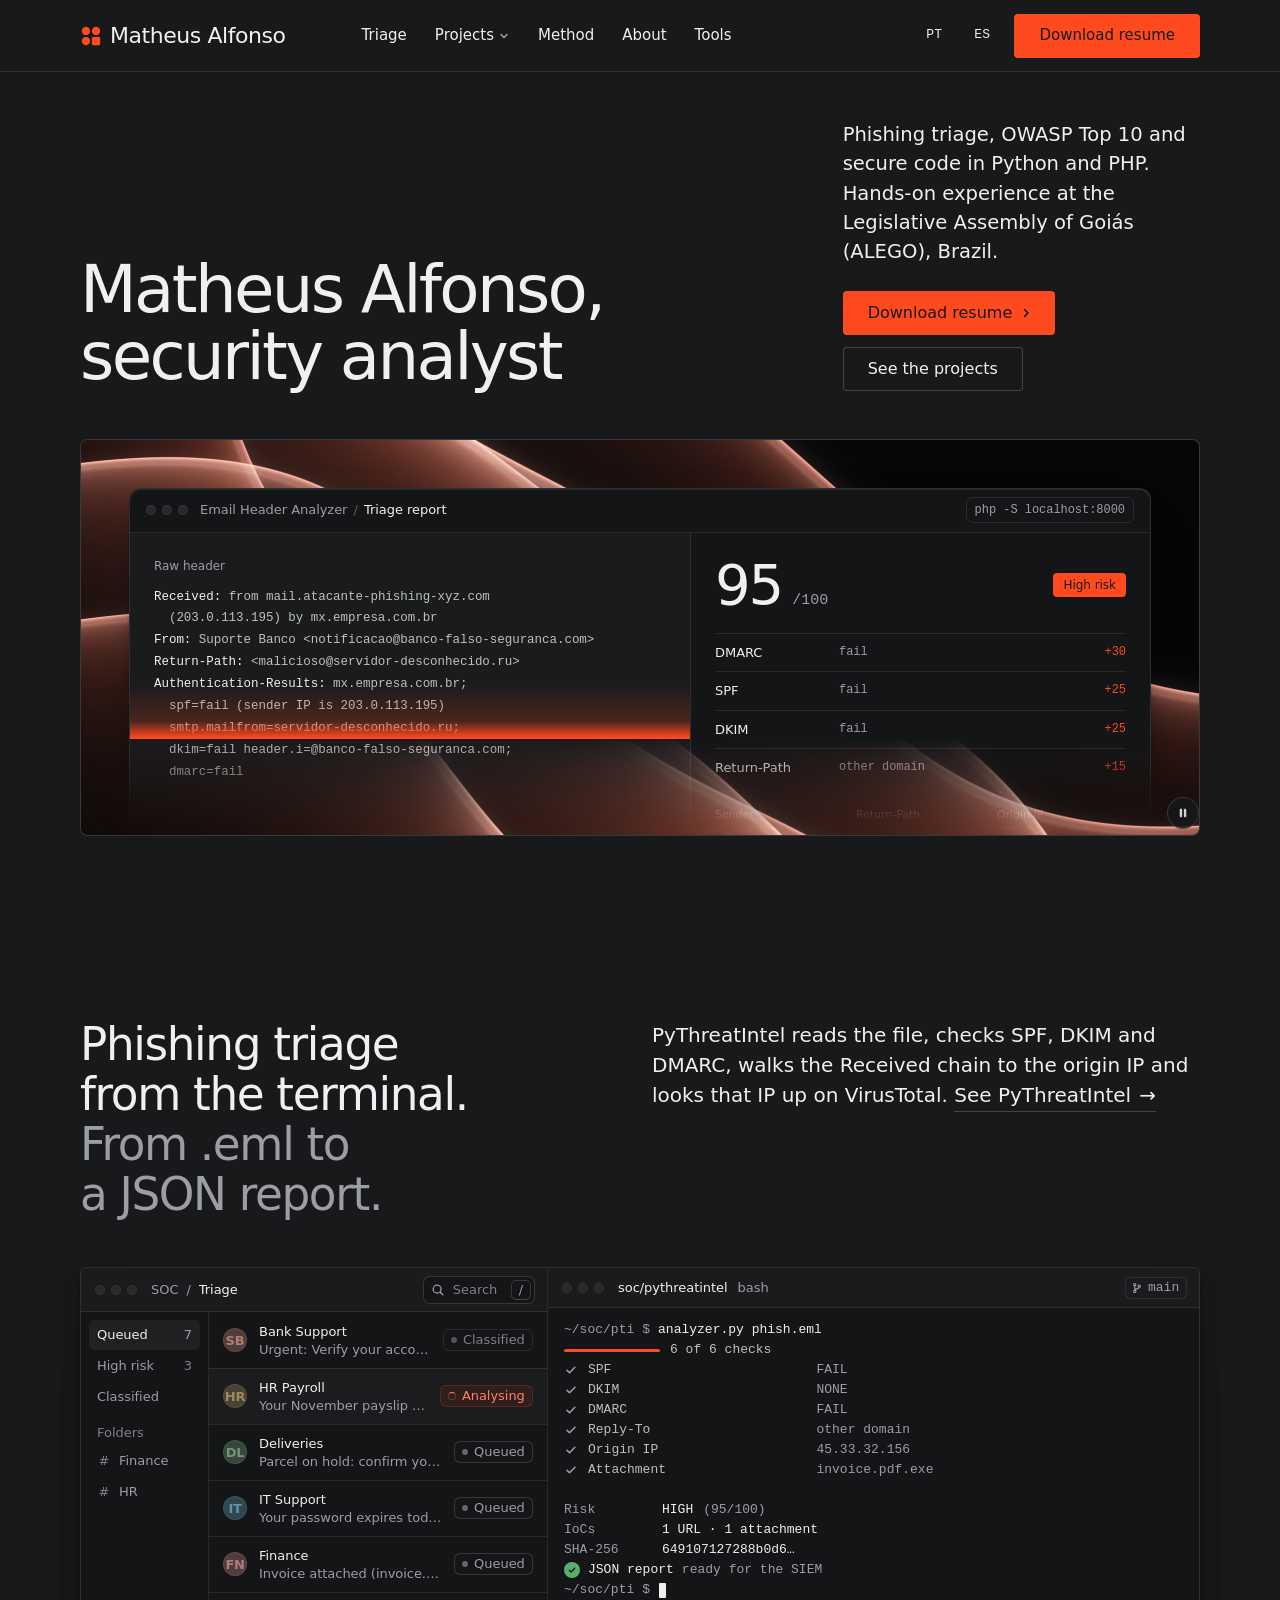
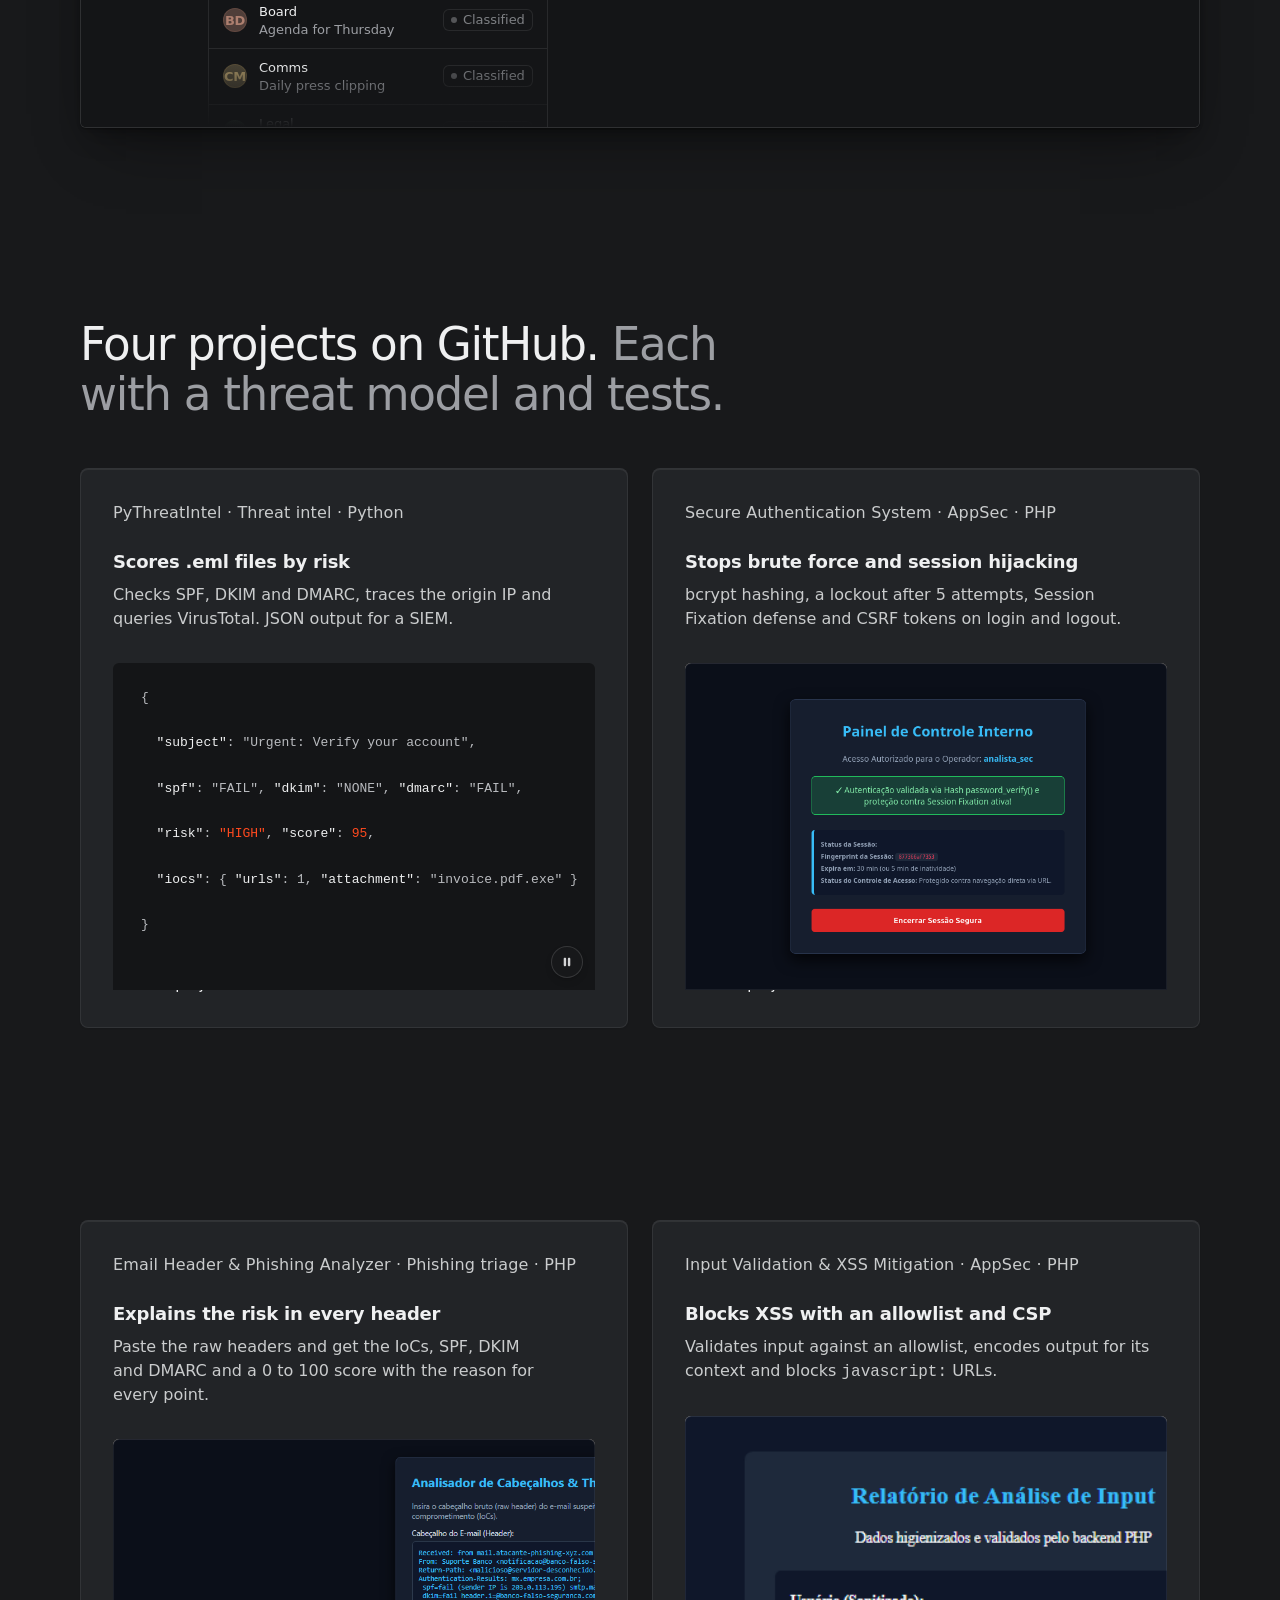
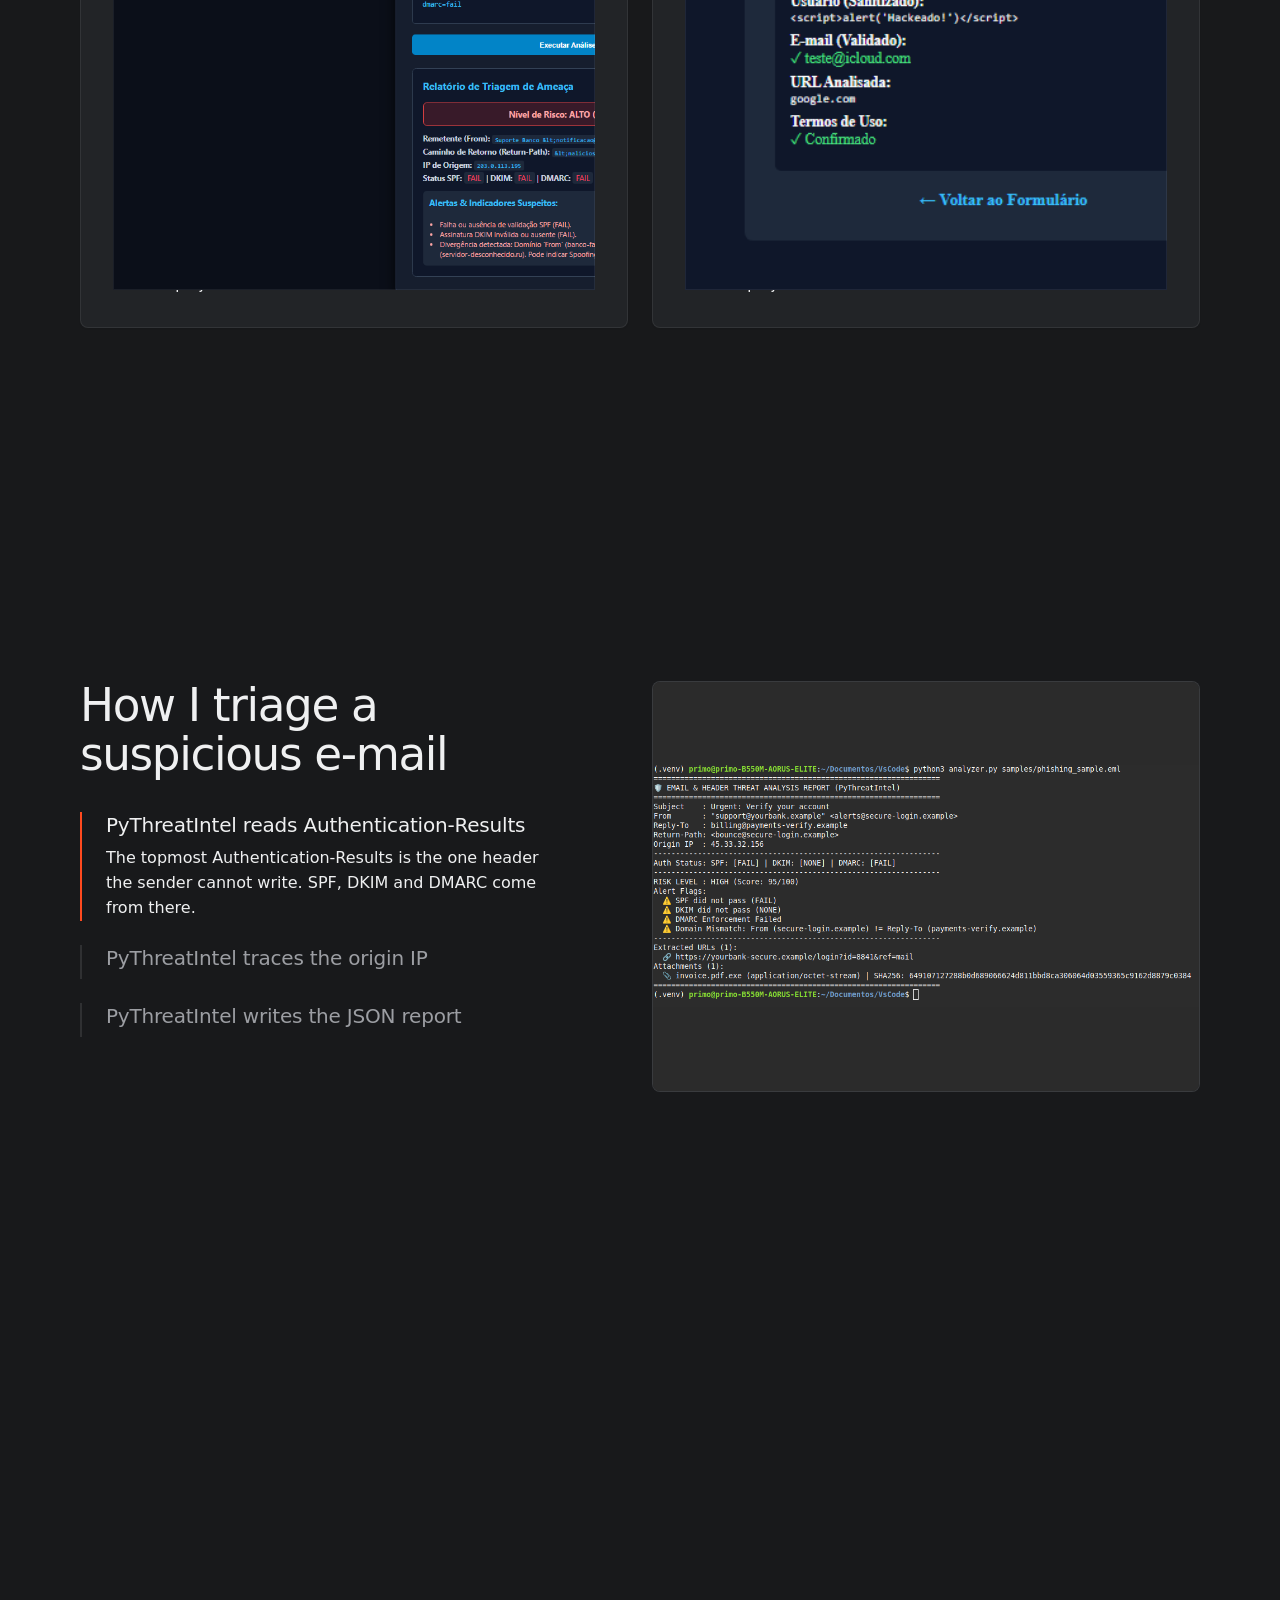
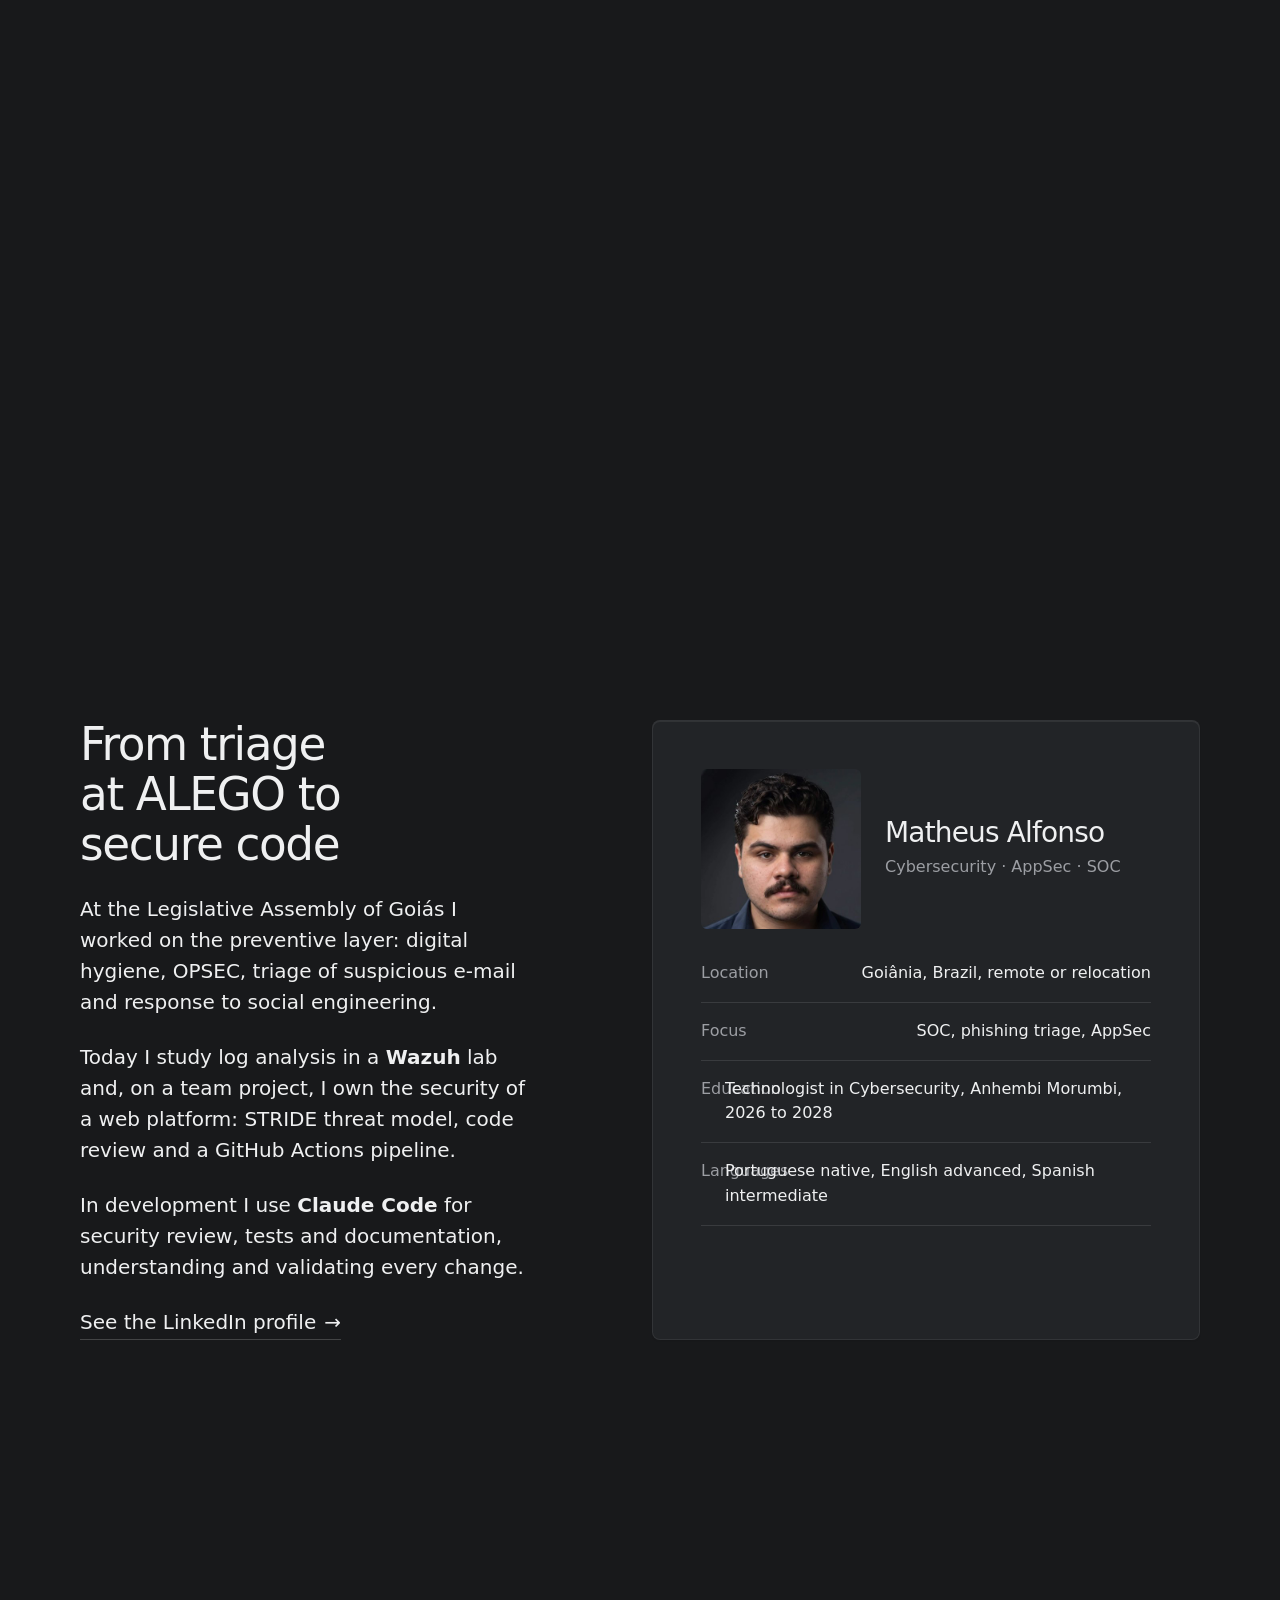
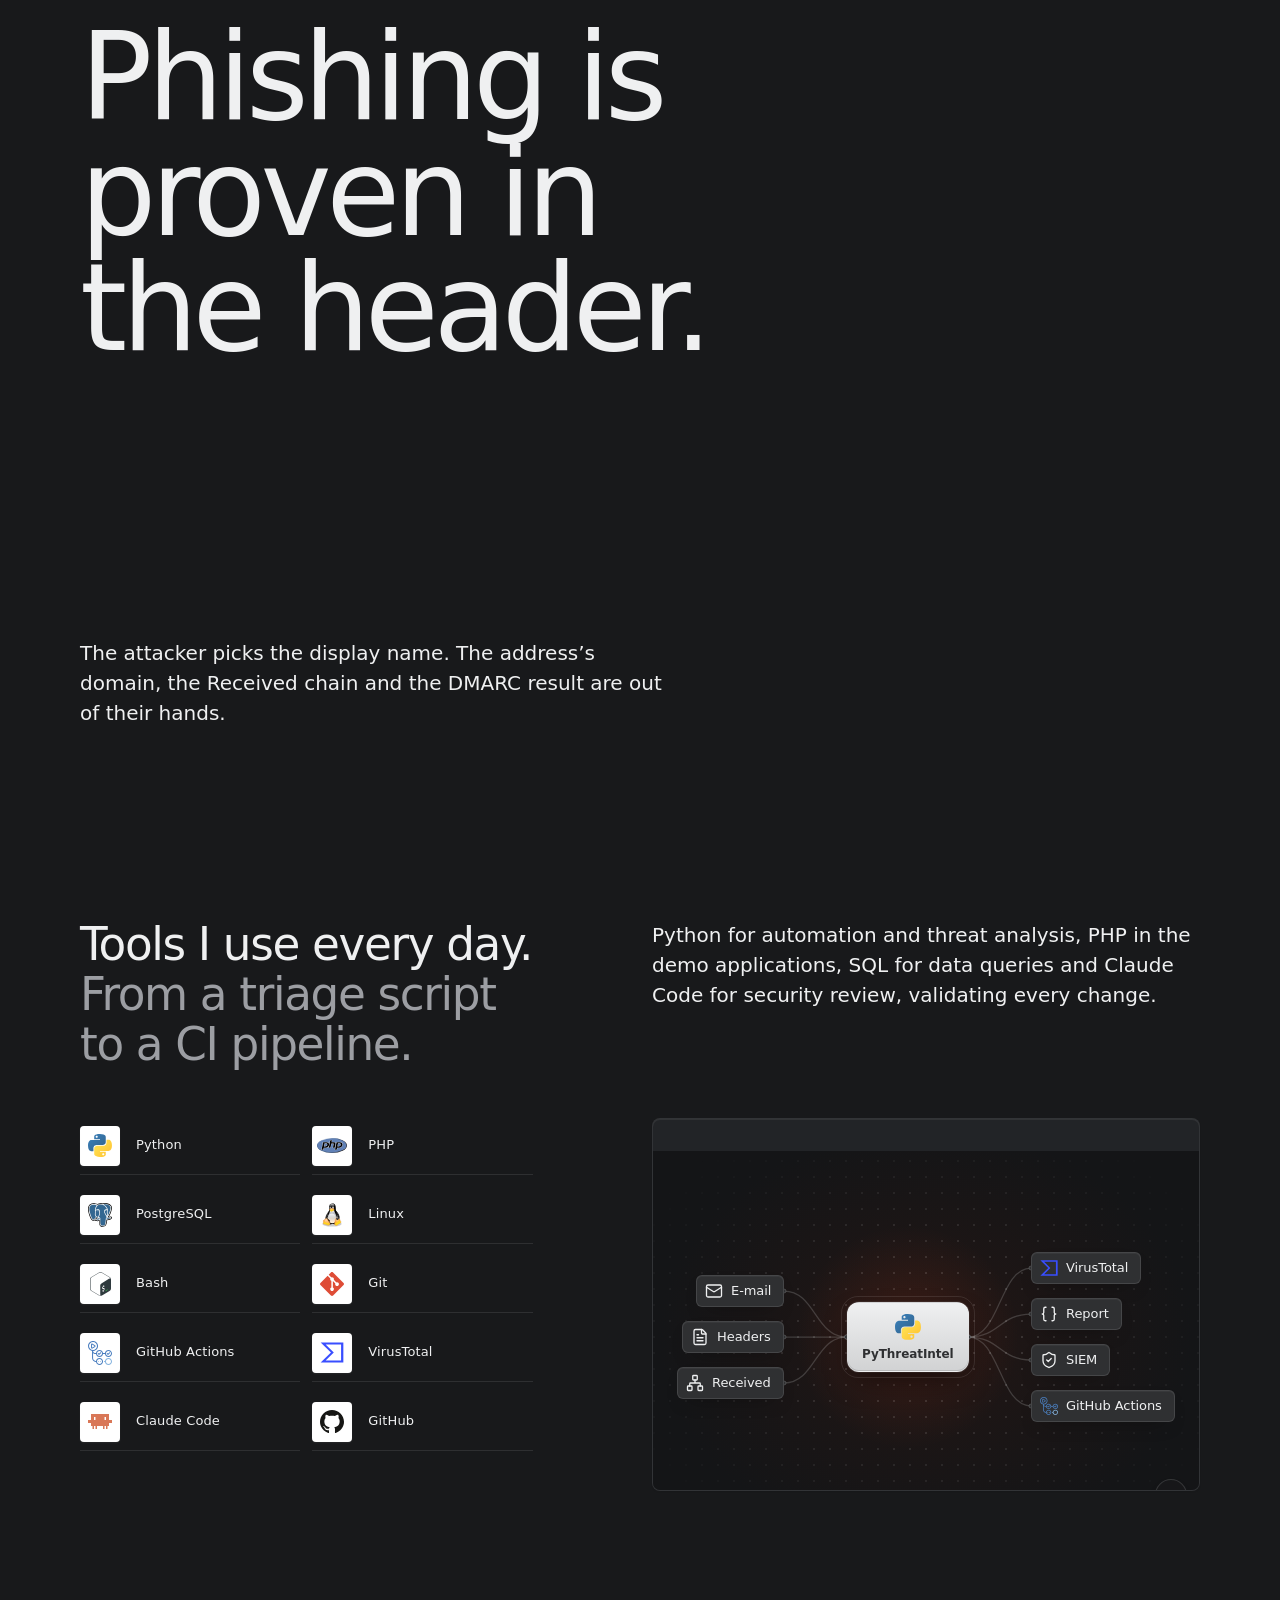
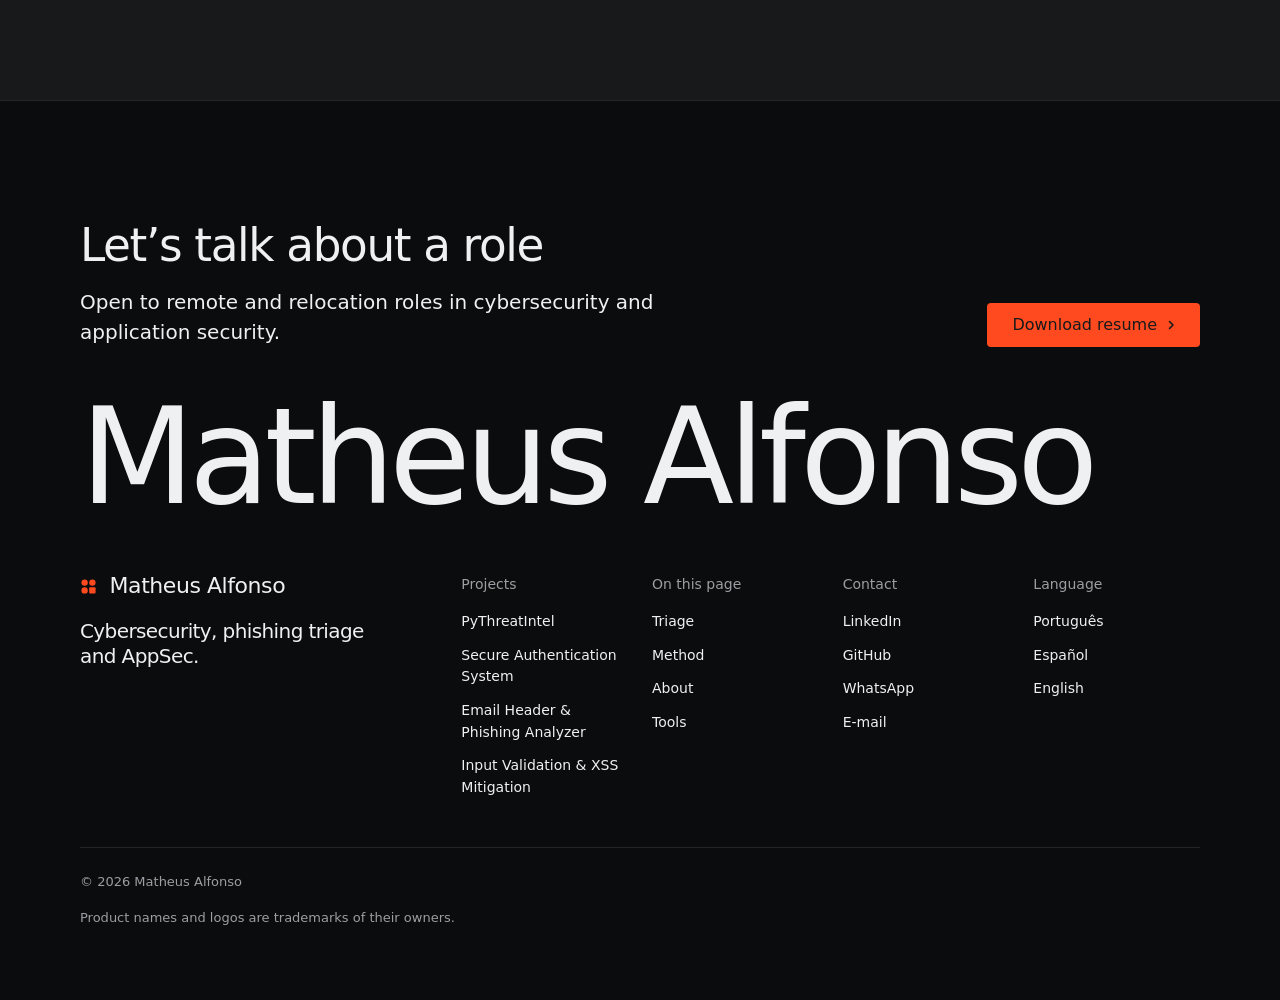
==== commit fb2587b5: "Add animations: Glass Fold hero, live report, JSON loop, pulsing diagram - Hero stage: the 0x Labs G" ====
--- a/en.html
+++ b/en.html
@@ -2,7 +2,7 @@
 <!-- type: software (portfólio de um analista de cibersegurança; as ferramentas dele são o produto)
      deal: hero product (o relatório do Email Header Analyzer no palco), nav-cards, close-word, footer-dark, rhythm space,
      buttons solid, mark dots, palette graphite-safety-orange, type funnel, radius sharp, ground sand,
-     effect gradient-mesh (palco do hero); moments: pinned-chapters (#metodo), liquid-type (#prova) -->
+     effect glass-fold (palco do hero, o fundo do site da 0x Labs); moments: pinned-chapters (#metodo), liquid-type (#prova) -->
 <html lang="en" data-type="software" data-radius="sharp" data-ground="sand" data-buttons="solid" data-motion>
 <head>
 <meta charset="utf-8">
@@ -39,6 +39,7 @@
 <link rel="stylesheet" href="assets/ui/base.css">
 <link rel="stylesheet" href="assets/ui/window/fragment.css">
 <link rel="stylesheet" href="assets/ui/terminal-run/fragment.css">
+<link rel="stylesheet" href="assets/diagrams/diagram.css">
 <link rel="stylesheet" href="assets/site.css">
 <script src="assets/head.js"></script>
 <script src="assets/backgrounds/backgrounds.js"></script>
@@ -106,12 +107,12 @@
         <div class="btn-row"><a class="btn btn--primary" href="cv-en.pdf" download="CV-Matheus-Alfonso-EN.pdf">Download resume<svg class="m-arrow" viewBox="0 0 12 12" aria-hidden="true"><path class="m-arrow__stem" d="M1 6h8"/><path class="m-arrow__head" d="M4.5 2.5 8 6l-3.5 3.5"/></svg></a><a class="btn btn--secondary" href="#projetos">See the projects</a></div>
       </div>
       <div class="hero__stage hero__stage--ui" data-enter-media>
-        <div class="hero__fx" data-fx="gradient-mesh" data-fx-seed="41" aria-hidden="true"></div>
+        <div class="hero__fx" data-fx="glass-fold" data-fx-seed="41" aria-hidden="true"></div>
         <div class="stage stage--fade-b">
-          <div class="ui rep" role="img" aria-label="Email Header Analyzer report: a phishing e-mail failing SPF, DKIM and DMARC with a risk score of 95 out of 100.">
+          <div class="ui rep" data-rep role="img" aria-label="Email Header Analyzer report: a phishing e-mail failing SPF, DKIM and DMARC with a risk score of 95 out of 100.">
             <div class="rep__bar"><span class="ui-dots" aria-hidden="true"><i></i><i></i><i></i></span><span class="rep__crumb">Email Header Analyzer <i>/</i> <b>Triage report</b></span><span class="ui-spacer"></span><span class="rep__chip">php -S localhost:8000</span></div>
             <div class="rep__body">
-              <div class="rep__raw">
+              <div class="rep__raw"><span class="rep__scan" aria-hidden="true"></span>
                 <p class="rep__label">Raw header</p>
 <pre class="rep__pre"><span class="rep__hk">Received:</span> from mail.atacante-phishing-xyz.com
   (203.0.113.195) by mx.empresa.com.br
@@ -124,7 +125,7 @@
   dmarc=<b>fail</b></pre>
               </div>
               <div class="rep__out">
-                <div class="rep__score"><span class="rep__num">95</span><span class="rep__of">/100</span><span class="rep__risk">High risk</span></div>
+                <div class="rep__score"><span class="rep__num" data-rep-num>95</span><span class="rep__of">/100</span><span class="rep__risk">High risk</span></div>
                 <ul class="rep__rows">
               <li><span class="rep__k">DMARC</span><span class="rep__v">fail</span><span class="rep__p">+30</span></li>
               <li><span class="rep__k">SPF</span><span class="rep__v">fail</span><span class="rep__p">+25</span></li>
@@ -185,14 +186,13 @@
       <div class="ui-term__screen" data-term-screen>
         <div class="ui-term__track" data-term-track>
           <div class="ui-term__ln ui-term__cmd"><span class="ui-term__cwd">~/<span class="ui-term__up">soc/</span>pti</span><span class="ui-term__sig">$</span><span class="ui-term__typed" data-term-cmd>analyzer.py phish.eml</span></div>
-          <div class="ui-term__ln ui-term__meter" data-term-out data-term-meter><span class="ui-term__bar"><i></i></span><span class="ui-term__count" data-term-count>7 of 7 checks</span></div>
+          <div class="ui-term__ln ui-term__meter" data-term-out data-term-meter><span class="ui-term__bar"><i></i></span><span class="ui-term__count" data-term-count>6 of 6 checks</span></div>
           <div class="ui-term__ln ui-term__log" data-term-out data-term-step><svg class="ui-term__tick" viewBox="0 0 16 16" aria-hidden="true"><path d="m3.5 8.4 2.8 2.8 6.2-6.4"/></svg><span class="ui-term__path">SPF</span><span class="ui-term__n">FAIL</span><span class="ui-term__t"></span></div>
           <div class="ui-term__ln ui-term__log" data-term-out data-term-step><svg class="ui-term__tick" viewBox="0 0 16 16" aria-hidden="true"><path d="m3.5 8.4 2.8 2.8 6.2-6.4"/></svg><span class="ui-term__path">DKIM</span><span class="ui-term__n">NONE</span><span class="ui-term__t"></span></div>
           <div class="ui-term__ln ui-term__log" data-term-out data-term-step><svg class="ui-term__tick" viewBox="0 0 16 16" aria-hidden="true"><path d="m3.5 8.4 2.8 2.8 6.2-6.4"/></svg><span class="ui-term__path">DMARC</span><span class="ui-term__n">FAIL</span><span class="ui-term__t"></span></div>
           <div class="ui-term__ln ui-term__log" data-term-out data-term-step><svg class="ui-term__tick" viewBox="0 0 16 16" aria-hidden="true"><path d="m3.5 8.4 2.8 2.8 6.2-6.4"/></svg><span class="ui-term__path">Reply-To</span><span class="ui-term__n">other domain</span><span class="ui-term__t"></span></div>
           <div class="ui-term__ln ui-term__log" data-term-out data-term-step><svg class="ui-term__tick" viewBox="0 0 16 16" aria-hidden="true"><path d="m3.5 8.4 2.8 2.8 6.2-6.4"/></svg><span class="ui-term__path">Origin IP</span><span class="ui-term__n">45.33.32.156</span><span class="ui-term__t"></span></div>
-          <div class="ui-term__ln ui-term__log" data-term-out data-term-step><svg class="ui-term__tick" viewBox="0 0 16 16" aria-hidden="true"><path d="m3.5 8.4 2.8 2.8 6.2-6.4"/></svg><span class="ui-term__path">URLs</span><span class="ui-term__n">1 extracted</span><span class="ui-term__t"></span></div>
-          <div class="ui-term__ln ui-term__log" data-term-out data-term-step><svg class="ui-term__tick" viewBox="0 0 16 16" aria-hidden="true"><path d="m3.5 8.4 2.8 2.8 6.2-6.4"/></svg><span class="ui-term__path">Attachments</span><span class="ui-term__n">invoice.pdf.exe</span><span class="ui-term__t"></span></div>
+          <div class="ui-term__ln ui-term__log" data-term-out data-term-step><svg class="ui-term__tick" viewBox="0 0 16 16" aria-hidden="true"><path d="m3.5 8.4 2.8 2.8 6.2-6.4"/></svg><span class="ui-term__path">Attachment</span><span class="ui-term__n">invoice.pdf.exe</span><span class="ui-term__t"></span></div>
           <div class="ui-term__ln ui-term__gap" data-term-out aria-hidden="true"></div>
           <div class="ui-term__ln ui-term__sum" data-term-out><span class="ui-term__key">Risk</span><span class="ui-term__val">HIGH</span><span class="ui-term__dim">(95/100)</span></div>
           <div class="ui-term__ln ui-term__sum" data-term-out><span class="ui-term__key">IoCs</span><span class="ui-term__val">1 URL · 1 attachment</span><span class="ui-term__dim"></span></div>
@@ -218,12 +218,12 @@
             <p class="t-label muted">PyThreatIntel · Threat intel · Python</p>
             <h3>Scores .eml files by risk</h3>
             <p>Checks SPF, DKIM and DMARC, traces the origin IP and queries VirusTotal. JSON output for a SIEM.</p>
-            <div class="panel panel--json"><pre class="json" aria-hidden="true">{
-  <b>"subject"</b>: "Urgent: Verify your account",
-  <b>"spf"</b>: "FAIL", <b>"dkim"</b>: "NONE", <b>"dmarc"</b>: "FAIL",
-  <b>"risk"</b>: <em>"HIGH"</em>, <b>"score"</b>: <em>95</em>,
-  <b>"iocs"</b>: { <b>"urls"</b>: 1, <b>"attachments"</b>: ["invoice.pdf.exe"] }
-}</pre></div>
+            <div class="panel panel--json"><pre class="json" aria-hidden="true" data-m-loop><span class="jl">{</span>
+<span class="jl">  <b>"subject"</b>: "Urgent: Verify your account",</span>
+<span class="jl">  <b>"spf"</b>: "FAIL", <b>"dkim"</b>: "NONE", <b>"dmarc"</b>: "FAIL",</span>
+<span class="jl">  <b>"risk"</b>: <em>"HIGH"</em>, <b>"score"</b>: <em>95</em>,</span>
+<span class="jl">  <b>"iocs"</b>: { <b>"urls"</b>: 1, <b>"attachment"</b>: "invoice.pdf.exe" }</span>
+<span class="jl">}</span></pre></div>
             <a class="card__link" href="projetos/pythreatintel-en.html">See the project<span class="sr-only">: PyThreatIntel</span><svg class="m-arrow" viewBox="0 0 12 12" aria-hidden="true"><path class="m-arrow__stem" d="M1 6h8"/><path class="m-arrow__head" d="M4.5 2.5 8 6l-3.5 3.5"/></svg></a>
           </article>
           <article class="card card--row span-6 proj">
@@ -314,8 +314,9 @@
         <h2 class="span-5" id="ferramentas-h">Tools I use every day. <span class="muted">From a triage script to a CI pipeline.</span></h2>
         <p class="span-6 start-7 lead-p">Python for automation and threat analysis, PHP in the demo applications, SQL for data queries and Claude Code for security review, validating every change.</p>
       </div>
-      <div class="tools" role="img" aria-label="Python, PHP, PostgreSQL, Linux, Bash, Git, GitHub Actions, VirusTotal, Claude Code, GitHub">
-        <ul class="tools__grid">
+      <div class="grid grid--top fer__row">
+        <div class="tools span-5" role="img" aria-label="Python, PHP, PostgreSQL, Linux, Bash, Git, GitHub Actions, VirusTotal, Claude Code, GitHub">
+          <ul class="tools__grid">
           <li class="tool"><span class="ic-tile"><img class="ic ic-40" src="assets/icons/python.svg" alt="" width="40" height="40"></span><span class="t-label" aria-hidden="true">Python</span></li>
           <li class="tool"><span class="ic-tile"><img class="ic ic-40 ic-wide" src="assets/icons/php.svg" alt="" width="40" height="40"></span><span class="t-label" aria-hidden="true">PHP</span></li>
           <li class="tool"><span class="ic-tile"><img class="ic ic-40" src="assets/icons/postgres.svg" alt="" width="40" height="40"></span><span class="t-label" aria-hidden="true">PostgreSQL</span></li>
@@ -326,7 +327,11 @@
           <li class="tool"><span class="ic-tile"><img class="ic ic-40" src="assets/icons/virustotal.svg" alt="" width="40" height="40"></span><span class="t-label" aria-hidden="true">VirusTotal</span></li>
           <li class="tool"><span class="ic-tile"><img class="ic ic-40 ic-land" src="assets/icons/claude-code.svg" alt="" width="40" height="40"></span><span class="t-label" aria-hidden="true">Claude Code</span></li>
           <li class="tool"><span class="ic-tile"><img class="ic ic-40 ic-ink" src="assets/icons/github.svg" alt="" width="40" height="40"></span><span class="t-label" aria-hidden="true">GitHub</span></li>
-        </ul>
+          </ul>
+        </div>
+        <div class="card fer__dg span-6 start-7">
+          <div class="panel"><div class="dg" data-diagram='{"layout":"bowtie","alt":"An .eml e-mail, its headers and the Received chain go into PyThreatIntel, which queries VirusTotal and hands a JSON report to the SIEM and to CI.","sources":[{"label":"E-mail","icon":"ui:mail","sub":".eml"},{"label":"Headers","icon":"ui:file-text","sub":"Authentication-Results"},{"label":"Received","icon":"ui:network","sub":"Origin IP"}],"core":{"label":"PyThreatIntel","icon":"python"},"targets":[{"label":"VirusTotal","icon":"virustotal","sub":"IP reputation"},{"label":"Report","icon":"ui:braces","sub":"JSON"},{"label":"SIEM","icon":"ui:shield-check","sub":"Wazuh"},{"label":"GitHub Actions","icon":"github-actions","sub":"CI"}]}'></div></div>
+        </div>
       </div>
     </div>
   </section>
@@ -370,5 +375,7 @@
 <script type="module" src="assets/system.js"></script>
 <script type="module" src="assets/motion/motion.js"></script>
 <script type="module" src="assets/layout/layout.js"></script>
+<script type="module" src="assets/diagrams/mount.js"></script>
+<script type="module" src="assets/site.js"></script>
 </body>
 </html>
--- a/assets/diagrams/diagram.css
+++ b/assets/diagrams/diagram.css
@@ -0,0 +1,377 @@
+/*
+  taste-skill diagram.css - the look of diagram.js (references/diagrams.md). Every colour comes from the
+  palette around it: --ink, --muted, --accent, --accent-ink and --card (or --bg); --frag sets the node
+  fill when a page has one. On a dark ground the nodes are one step lighter than the card, on a light
+  one white, as the UI fragments are. The core (the product) is an ink tile; the light is the accent.
+  Overrides on .dg or around it: --dg-pulse (the light; the accent by default, the ink for a quiet
+  diagram), --dg-w (line width, 1.25px), --dg-halo (the soft light behind the core, 0 to turn off),
+  --dg-glow-a (the glow under a running light), --dg-glow-k (the strength of the "glow" ground).
+  The light is a gradient stroke (.dg-comet, stops .dg-c0 to .dg-c2), a soft .dg-glow under it and a
+  .dg-spark on its head; grounds are .dg::before (dots, grid), .dg-rings (rings) and .dg::after (glow).
+*/
+
+.dg {
+  --dg-ink: var(--ink, #111);
+  --dg-muted: var(--muted, #6b6b6b);
+  --dg-accent: var(--accent, #1a4be0);
+  --dg-accent-ink: var(--accent-ink, #fff);
+  --dg-pulse: var(--dg-accent);
+  /* the head of the light: the brightest point of the pulse */
+  --dg-head: var(--dg-pulse);
+  --dg-node: var(--frag, oklch(from var(--card, var(--bg, #fff)) clamp(calc(l + 0.05), calc((l - 0.5) * 1000), 1) calc(c * 0.5) h));
+  --dg-border: color-mix(in oklab, var(--dg-ink) 11%, transparent);
+  --dg-line: color-mix(in oklab, var(--dg-ink) 18%, transparent);
+  --dg-faint: color-mix(in oklab, var(--dg-ink) 10%, transparent);
+  --dg-dot: color-mix(in oklab, var(--dg-ink) 15%, transparent);
+  --dg-w: 1.25px;
+  --dg-r: var(--r-sm, 8px);
+  --dg-halo: 0.08;
+  --dg-ease: cubic-bezier(.2, .7, .2, 1);
+  --dg-shadow: 0 1px 2px rgb(0 0 0 / .05), 0 8px 18px -12px rgb(0 0 0 / .22);
+  position: relative; display: block; width: 100%; min-width: 0; height: auto;
+  font: 500 13px/1.25 var(--font-text, system-ui, sans-serif); color: var(--dg-ink);
+  letter-spacing: -0.005em; overflow: clip; contain: layout paint;
+  -webkit-user-select: none; user-select: none; -webkit-tap-highlight-color: transparent;
+}
+/* on a dark ground the light is a touch whiter at its head, the halo stronger, the shadows deeper
+   (diagram.js sets data-ground from the ink) */
+.dg[data-ground="dark"] {
+  --dg-head: color-mix(in oklab, var(--dg-pulse) 60%, #fff); --dg-glow-a: .34;
+  --dg-halo: 0.13; --dg-dot: color-mix(in oklab, var(--dg-ink) 13%, transparent);
+  --dg-shadow: 0 1px 0 rgb(255 255 255 / .04) inset, 0 8px 20px -12px rgb(0 0 0 / .6);
+}
+/* inside a card's panel (or a device screen, or a frame) the diagram fills it */
+:is(.panel, .panel__screen, .frame) > .dg { position: absolute; inset: 0; z-index: 1; }
+/* a panel grows to what its diagram needs: diagram.js sets --dg-min on it when the nodes would not
+   fit, and a phone panel starts at 300px (flows turn vertical there) */
+.panel:has(> .dg) { position: relative; min-height: max(var(--p-h, 264px), var(--dg-min, 0px)); }
+/* a flat drawing (a timeline, a sync, a short chain) takes a band-high panel, not a 340px one that
+   would be mostly ground: diagram.js sets data-size="band" when it fills under 45% of the height,
+   or the spec asks with "size": "band" */
+.panel:has(> .dg[data-size="band"]) { --p-h: 240px; }
+@media (max-width: 639px) {
+  .panel:has(> .dg[data-orient="v"]) { min-height: max(var(--p-h, 264px), var(--dg-min, 300px)); }
+}
+
+/* the ground: a dot ruling (or a hairline grid) that fades out towards the edges, as on a drawing board */
+.dg::before {
+  content: ""; position: absolute; inset: 0; pointer-events: none;
+  -webkit-mask-image: radial-gradient(ellipse 62% 64% at 50% 50%, #000 30%, transparent 100%);
+  mask-image: radial-gradient(ellipse 62% 64% at 50% 50%, #000 30%, transparent 100%);
+}
+.dg[data-dg-ground="dots"]::before {
+  background-image: radial-gradient(circle, var(--dg-dot) 0.9px, transparent 1.25px);
+  background-size: 16px 16px; background-position: center;
+}
+.dg[data-dg-ground="grid"]::before {
+  background-image:
+    linear-gradient(to right, var(--dg-faint) 1px, transparent 1px),
+    linear-gradient(to bottom, var(--dg-faint) 1px, transparent 1px);
+  background-size: 32px 32px; background-position: center;
+}
+
+.dg::before { z-index: 0; }
+.dg-svg { position: absolute; inset: 0; z-index: 1; width: 100%; height: 100%; overflow: visible; pointer-events: none; }
+.dg-nodes { position: absolute; inset: 0; z-index: 2; }
+
+/* hairline circles round the core ("rings", the hub's default): each one fainter than the last */
+.dg-rings circle { fill: none; stroke: var(--dg-faint); stroke-width: 1px; }
+/* "glow": a soft light of the accent under the core and a fine grain over the whole ground */
+.dg::after { content: none; position: absolute; inset: 0; pointer-events: none; z-index: 0; }
+.dg[data-dg-ground~="glow"]::after {
+  content: "";
+  background:
+    url("data:image/svg+xml,%3Csvg xmlns='http://www.w3.org/2000/svg' width='180' height='180'%3E%3Cfilter id='n'%3E%3CfeTurbulence type='fractalNoise' baseFrequency='.8' numOctaves='2' stitchTiles='stitch'/%3E%3CfeColorMatrix values='0 0 0 0 .5 0 0 0 0 .5 0 0 0 0 .5 .32 0 0 0 -.11'/%3E%3C/filter%3E%3Crect width='100%25' height='100%25' filter='url(%23n)'/%3E%3C/svg%3E"),
+    radial-gradient(ellipse 46% 62% at var(--dg-cx, 50%) var(--dg-cy, 50%), color-mix(in oklab, var(--dg-pulse) var(--dg-glow-k, 15%), transparent), transparent 100%),
+    radial-gradient(ellipse 80% 55% at 50% 118%, color-mix(in oklab, var(--dg-pulse) 8%, transparent), transparent 72%);
+}
+.dg[data-ground="dark"] { --dg-glow-k: 20%; }
+
+/* ---------------------------------------------------------------- lines and the light */
+.dg-line, .dg-lit, .dg-glow, .dg-comet {
+  fill: none; stroke-linecap: round; stroke-linejoin: round;
+}
+.dg-line { stroke: var(--dg-line); stroke-width: var(--dg-w); transition: stroke 260ms ease, opacity 260ms ease; }
+.dg-e.is-faint .dg-line { stroke: var(--dg-faint); }
+.dg-e.is-idle .dg-line { stroke: var(--dg-faint); stroke-dasharray: 2 4; }
+/* an orbit or a quiet guide: a hairline under everything */
+.dg-e.is-track .dg-line { stroke: var(--dg-faint); }
+/* a spoke of an orbit: a dotted thread from the inner ring out to a satellite */
+.dg-e.is-spoke .dg-line { stroke: var(--dg-line); stroke-dasharray: 1 4.5; }
+/* a route that is drawn only while the light runs it (along an orbit) */
+.dg-e.is-ghost > .dg-line { opacity: 0; }
+.dg-lit { stroke: var(--dg-pulse); stroke-width: var(--dg-w); stroke-opacity: .5; opacity: 0; }
+/* the light: a gradient stroke from clear (its tail) to full (its head), a soft glow under its
+   front, and a bright point on its head with a small halo. The stops take the palette. */
+.dg-c0 { stop-color: var(--dg-pulse); stop-opacity: 0; }
+.dg-c1 { stop-color: var(--dg-pulse); stop-opacity: .5; }
+.dg-c2 { stop-color: var(--dg-head); stop-opacity: 1; }
+.dg-comet { stroke-width: calc(var(--dg-w) + 1px); opacity: 0; }
+.dg-glow { stroke-width: 9px; opacity: 0; }
+.dg-e.is-run > .dg-comet { opacity: 1; }
+.dg-e.is-run > .dg-glow { opacity: var(--dg-glow-a, .26); }
+.dg-spark { fill: var(--dg-head); }
+.dg-spark-halo { fill: var(--dg-pulse); fill-opacity: .2; }
+.dg-e:not(.is-run) > :is(.dg-spark, .dg-spark-halo) { visibility: hidden; }
+/* the still (reduced motion, a phone, a held group): the lit route without the moving light */
+.dg.is-still :is(.dg-glow, .dg-comet, .dg-spark, .dg-spark-halo) { display: none; }
+.dg.is-still .dg-lit { stroke-opacity: .75; }
+.dg-port { fill: var(--dg-node); stroke: var(--dg-line); stroke-width: 1px; }
+.dg-halo { opacity: var(--dg-halo); pointer-events: none; }
+.dg-halo__in { stop-color: var(--dg-pulse); stop-opacity: 1; }
+.dg-halo__out { stop-color: var(--dg-pulse); stop-opacity: 0; }
+
+/* hover: every path through one node lit, the rest stepped back */
+.dg-e { transition: opacity 220ms ease; }
+.dg-node { transition-property: opacity, border-color, box-shadow, background-color, color; }
+.dg.is-focus .dg-e:not(.is-focus) { opacity: .28; }
+.dg.is-focus .dg-node:not(.is-focus) { opacity: .5; }
+.dg.is-focus .dg-port { opacity: .5; }
+.dg-e.is-focus:not(.is-ghost) .dg-line { stroke: color-mix(in oklab, var(--dg-pulse) 70%, transparent); }
+
+/* ---------------------------------------------------------------- nodes */
+.dg-node {
+  position: absolute; left: 0; top: 0; box-sizing: border-box;
+  display: flex; align-items: center; gap: 8px; white-space: nowrap;
+  background: var(--dg-node); color: var(--dg-ink);
+  border: 1px solid var(--dg-border); border-radius: calc(var(--dg-r) + 2px);
+  box-shadow: var(--dg-shadow);
+  /* a hover steps back at once (220ms); a light fades off a node slowly (900ms) */
+  transition-duration: 220ms, 900ms, 900ms, 900ms, 900ms; transition-timing-function: ease, var(--dg-ease), var(--dg-ease), var(--dg-ease), var(--dg-ease);
+}
+.dg-node.is-hit {
+  border-color: color-mix(in oklab, var(--dg-accent) 55%, var(--dg-border));
+  box-shadow: 0 0 0 3px color-mix(in oklab, var(--dg-accent) 14%, transparent), var(--dg-shadow);
+  transition-duration: 220ms, 160ms, 160ms, 160ms, 160ms;
+}
+.dg-ic { position: relative; flex: none; display: grid; place-items: center; width: 18px; height: 18px; color: var(--dg-ink); }
+.dg-ic > :is(svg, img) { display: block; width: 100%; height: 100%; object-fit: contain; }
+.dg-ic--text { font: 600 12px/1 var(--font-text, system-ui, sans-serif); letter-spacing: 0; }
+/* a wordmark (Stripe, Visa: over 1.8 times as wide as tall) gets a 2:1 slot, and its tile widens to a pill */
+.dg .dg-ic.dg-ic--wide { width: auto !important; aspect-ratio: 2 / 1; }
+.dg .dg-node:is(.dg-node--tile, .dg-node--gtile, .dg-node--disc, .dg-node--core):has(> .dg-ic--wide) { width: auto; padding: 0 12px; border-radius: 999px; }
+.dg-logo:has(> .dg-ic--wide) { width: auto; padding: 0 6px; }
+.dg-label { font-weight: 500; }
+.dg-meta { font: 400 12px/1 var(--font-mono, ui-monospace, monospace); color: var(--dg-muted); letter-spacing: 0; }
+
+/* a status ring at the end of a pill or card: a hairline circle that fills with a check when the
+   work is done */
+.dg-st {
+  position: relative; flex: none; display: grid; place-items: center; width: 15px; height: 15px; margin: 0 -2px 0 2px;
+  border-radius: 50%; box-shadow: inset 0 0 0 1.25px color-mix(in oklab, var(--dg-ink) 22%, transparent);
+  color: var(--dg-accent-ink); transition: background-color 300ms ease, box-shadow 300ms ease;
+}
+.dg-st svg { width: 10px; height: 10px; opacity: 0; scale: .5; transition: opacity 200ms ease, scale 300ms var(--dg-ease); }
+.dg-node.is-done > .dg-st { background: var(--dg-accent); box-shadow: none; }
+.dg-node.is-done > .dg-st svg { opacity: 1; scale: 1; }
+/* the same check as a badge on the corner of an icon tile */
+.dg-check {
+  position: absolute; top: -5px; right: -5px; display: grid; place-items: center; width: 15px; height: 15px; border-radius: 50%;
+  background: var(--dg-accent); color: var(--dg-accent-ink); box-shadow: 0 0 0 2px var(--dg-node);
+  opacity: 0; scale: .5; transition: opacity 240ms ease, scale 320ms var(--dg-ease);
+}
+.dg-check svg { width: 10px; height: 10px; }
+.dg-node.is-done > .dg-check { opacity: 1; scale: 1; }
+
+/* pill: an icon and a name */
+.dg-node--pill { height: 32px; padding: 0 12px 0 8px; }
+.dg-node--pill:not(:has(.dg-ic)) { padding: 0 12px; }
+.dg-node--pill:has(> .dg-st) { padding-right: 9px; }
+.dg-node--pill .dg-meta { margin-left: 2px; }
+/* the tight try for a crowded hub: less air in the pills before they lose their names */
+.dg--tight .dg-node--pill { padding: 0 9px 0 7px; gap: 6px; }
+.dg--tight .dg-node--pill:not(:has(.dg-ic)) { padding: 0 9px; }
+
+/* card: a logo box, a name and a line (sections, 900px and wider) */
+.dg-node--card { padding: 7px 14px 7px 7px; gap: 10px; border-radius: calc(var(--dg-r) + 4px); }
+.dg-logo { display: grid; place-items: center; width: 32px; height: 32px; border-radius: var(--dg-r); background: color-mix(in oklab, var(--dg-ink) 4%, var(--dg-node)); box-shadow: inset 0 0 0 1px color-mix(in oklab, var(--dg-ink) 7%, transparent); }
+.dg-logo .dg-ic { width: 18px; height: 18px; }
+.dg-txt { display: flex; flex-direction: column; gap: 2px; }
+.dg-sub { font-size: 12px; font-weight: 400; color: var(--dg-muted); }
+.dg-node--card .dg-meta { margin-left: 8px; }
+.dg-node--card > .dg-st { margin-left: 6px; }
+
+/* tile: an icon alone, its name below when it has room for one; disc: the same, round (an orbit) */
+.dg-node--tile, .dg-node--gtile, .dg-node--disc { justify-content: center; width: 40px; height: 40px; padding: 0; gap: 0; }
+.dg-node--tile .dg-ic { width: 20px; height: 20px; }
+.dg-node--disc { width: 44px; height: 44px; border-radius: 50%; }
+.dg-node--disc .dg-ic { width: 22px; height: 22px; }
+.dg-cap {
+  position: absolute; top: calc(100% + 6px); left: 50%; translate: -50% 0;
+  display: flex; flex-direction: column; align-items: center; gap: 1px;
+  font-size: 12px; line-height: 16px; font-weight: 450; color: var(--dg-muted); text-align: center; white-space: nowrap;
+  transition: color 600ms ease;
+}
+.dg-node.is-hit > .dg-cap, .dg-node.is-done > .dg-cap { color: var(--dg-ink); transition-duration: 160ms; }
+.dg-cap__s { font: 400 11px/14px var(--font-mono, ui-monospace, monospace); color: var(--dg-muted); }
+
+/* core: the product itself, the strongest node. An ink tile by default, on the accent with
+   "tone": "accent"; one hairline ring round it, and a ripple that leaves it when a light arrives */
+.dg-node--core { justify-content: center; width: 56px; height: 56px; padding: 0; gap: 0; border-radius: calc(var(--dg-r) + 8px); }
+.dg-node--core .dg-ic { width: 26px; height: 26px; }
+.dg-node--core > .dg-cap { color: var(--dg-ink); font-weight: 500; top: calc(100% + 10px); }
+/* the core's name sits inside its tile, under the icon: the tile grows to hold it (a long name wraps in two
+   balanced lines at 148px), so the name is never wider than its node, never cut at the diagram's edge */
+.dg[data-tier] .dg-node--core:has(> .dg-cap--in) { flex-direction: column; width: auto; min-width: 56px; height: auto; padding: 11px 14px 9px; gap: 6px; }
+.dg .dg-node--core > .dg-cap--in { position: static; translate: none; max-width: 148px; flex-direction: row; font-size: 12px; line-height: 16px; font-weight: 560;
+  color: inherit; white-space: normal; text-wrap: balance; text-align: center; overflow-wrap: anywhere; }   /* the tile's own colour: light on ink, dark on the accent's ink */
+.dg-node--core-pill { height: 42px; padding: 0 16px 0 12px; gap: 10px; border-radius: calc(var(--dg-r) + 6px); font-size: 14px; font-weight: 560; }
+.dg-node--core-pill .dg-ic { width: 20px; height: 20px; }
+.dg-node.is-ink {
+  background: linear-gradient(180deg, color-mix(in oklab, var(--dg-ink) 84%, var(--dg-node)), var(--dg-ink));
+  border-color: transparent; color: var(--dg-node);
+  box-shadow: inset 0 1px 0 color-mix(in oklab, var(--dg-node) 16%, transparent), 0 1px 2px rgb(0 0 0 / .12), 0 10px 24px -12px rgb(0 0 0 / .45);
+}
+.dg[data-ground="dark"] .dg-node.is-ink {
+  background: linear-gradient(180deg, var(--dg-ink), color-mix(in oklab, var(--dg-ink) 86%, var(--dg-node)));
+  box-shadow: inset 0 -1px 0 rgb(0 0 0 / .12), 0 0 0 1px rgb(255 255 255 / .06), 0 12px 30px -10px rgb(0 0 0 / .7);
+}
+.dg-node.is-ink .dg-ic, .dg-node.is-ink .dg-label { color: var(--dg-node); }
+.dg-node.is-accent { background: var(--dg-accent); border-color: transparent; color: var(--dg-accent-ink); }
+.dg-node.is-accent .dg-ic { color: var(--dg-accent-ink); }
+:is(.is-ink, .is-accent) .dg-ic--text { font-size: 18px; font-weight: 600; letter-spacing: -0.02em; }
+.dg-node:is(.dg-node--core, .dg-node--core-pill)::before,
+.dg-node:is(.dg-node--core, .dg-node--core-pill)::after {
+  content: ""; position: absolute; inset: -7px; pointer-events: none; border-radius: calc(var(--dg-r) + 13px);
+  border: 1px solid color-mix(in oklab, var(--dg-ink) 10%, transparent);
+}
+.dg-node:is(.dg-node--core, .dg-node--core-pill)::after { border-color: var(--dg-pulse); opacity: 0; }
+.dg-node:is(.dg-node--core, .dg-node--core-pill).is-hit { border-color: transparent; }
+.dg-node:is(.dg-node--core, .dg-node--core-pill).is-hit::before { border-color: color-mix(in oklab, var(--dg-pulse) 45%, transparent); transition: border-color 160ms ease; }
+.dg-node:is(.dg-node--core, .dg-node--core-pill).is-hit::after { animation: dg-ripple 1100ms cubic-bezier(.2, .6, .3, 1) both; }
+.dg-node:is(.dg-node--core, .dg-node--core-pill):not(.is-ink, .is-accent).is-hit { border-color: color-mix(in oklab, var(--dg-accent) 60%, var(--dg-border)); }
+@keyframes dg-ripple { from { opacity: .7; scale: 1; } to { opacity: 0; scale: 1.28; } }
+.dg.is-still .dg-node::after { animation: none !important; opacity: 0 !important; }
+
+/* step and dot: a point on a line */
+.dg-node--step, .dg-node--dot { justify-content: center; padding: 0; gap: 0; border-radius: 50%; box-shadow: none; }
+.dg-node--step { width: 18px; height: 18px; border: 1.5px solid color-mix(in oklab, var(--dg-ink) 24%, transparent); }
+.dg-node--step .dg-dot { display: grid; place-items: center; width: 100%; height: 100%; border-radius: 50%; color: var(--dg-accent-ink); }
+.dg-node--step .dg-dot svg { width: 11px; height: 11px; opacity: 0; scale: .5; transition: opacity 200ms ease, scale 300ms var(--dg-ease); }
+.dg-node--step.is-done { background: var(--dg-accent); border-color: var(--dg-accent); }
+.dg-node--step.is-done .dg-dot svg { opacity: 1; scale: 1; }
+.dg-node--step.is-hit { box-shadow: 0 0 0 5px color-mix(in oklab, var(--dg-accent) 16%, transparent); }
+.dg-node--step > .dg-cap { top: calc(100% + 10px); }
+.dg-node--step > .dg-cap .dg-cap__l { font-weight: 500; }
+.dg-node--dot { width: 9px; height: 9px; border: 0; background: color-mix(in oklab, var(--dg-ink) 30%, var(--dg-node)); }
+.dg-node--dot.is-hit { background: var(--dg-accent); box-shadow: 0 0 0 4px color-mix(in oklab, var(--dg-accent) 16%, transparent); }
+/* a caption beside its point (a timeline running down a phone, the leaves of a mind map) */
+.dg .dg-node.dg-node--side > .dg-cap { top: 50%; left: calc(100% + 10px); translate: 0 -50%; text-align: left; flex-direction: row; gap: 8px; align-items: baseline; max-width: none; white-space: nowrap; }
+.dg .dg-node.dg-node--side-l > .dg-cap { left: auto; right: calc(100% + 10px); text-align: right; flex-direction: row-reverse; }
+.dg-node--dot.dg-node--side > .dg-cap { color: var(--dg-ink); font-weight: 450; }
+.dg-node--dot.dg-node--side > .dg-cap .dg-cap__l { font-weight: 450; }
+
+/* chip: a small label on a line (the sync between two systems) */
+.dg-node--chip { height: 26px; padding: 0 10px 0 8px; gap: 6px; border-radius: 999px; font-size: 12px; font-weight: 500; color: var(--dg-ink); }
+.dg-node--chip .dg-ic { width: 14px; height: 14px; color: var(--dg-muted); }
+.dg-node--chip.is-hit .dg-ic { color: var(--dg-accent); }
+
+/* system: a named store with a few records (sync) */
+.dg-node--system {
+  flex-direction: column; align-items: stretch; gap: 0; width: var(--dg-sys-w, 204px); padding: 0 0 4px;
+  border-radius: calc(var(--dg-r) + 4px); white-space: normal;
+}
+.dg-sys__head { display: flex; align-items: center; gap: 8px; height: 40px; padding: 0 12px; border-bottom: 1px solid var(--dg-border); }
+.dg-sys__head .dg-meta { margin-left: auto; }
+.dg-row {
+  display: flex; align-items: center; justify-content: space-between; gap: 8px; height: 30px; margin: 0 4px; padding: 0 8px;
+  border-radius: calc(var(--dg-r) - 2px); font-size: 12.5px; font-weight: 450; transition: background-color 900ms var(--dg-ease);
+}
+.dg-row:first-of-type { margin-top: 4px; }
+.dg-row .dg-meta { transition: color 900ms var(--dg-ease); }
+.dg-row.is-hit { background: color-mix(in oklab, var(--dg-accent) 10%, transparent); transition-duration: 160ms; }
+.dg-row.is-hit .dg-meta { color: var(--dg-accent); transition-duration: 160ms; }
+
+/* group: sources in a grid, one box that feeds a pipeline */
+.dg-node--group {
+  flex-direction: column; align-items: flex-start; gap: 8px; padding: 12px;
+  border-radius: calc(var(--dg-r) + 8px); background: color-mix(in oklab, var(--dg-node) 55%, transparent);
+  box-shadow: none; white-space: nowrap; border-style: dashed; border-color: color-mix(in oklab, var(--dg-ink) 16%, transparent);
+}
+.dg-node--group:not(:has(.dg-group__label)) { padding: 10px; }
+.dg-group__label { font-size: 12px; line-height: 14px; font-weight: 500; color: var(--dg-muted); }
+.dg-group__grid { display: grid; grid-template-columns: repeat(var(--cols, 3), auto); gap: 8px; }
+.dg-node--gtile { position: relative; width: 38px; height: 38px; }
+.dg-node--gtile .dg-ic { width: 20px; height: 20px; }
+
+/* ---------------------------------------------------------------- sizes: under 480px and from 900px */
+.dg[data-tier="c"] { font-size: 12px; }
+.dg[data-tier="c"] .dg-node--pill { height: 28px; padding: 0 10px 0 7px; gap: 6px; }
+.dg[data-tier="c"] .dg-node--pill:not(:has(.dg-ic)) { padding: 0 10px; }
+.dg[data-tier="c"] .dg-node--pill:has(> .dg-st) { padding-right: 7px; }
+.dg[data-tier="c"] .dg-node--pill .dg-ic { width: 16px; height: 16px; }
+.dg[data-tier="c"] .dg-node--tile { width: 36px; height: 36px; }
+.dg[data-tier="c"] .dg-node--tile .dg-ic { width: 18px; height: 18px; }
+.dg[data-tier="c"] .dg-node--disc { width: 38px; height: 38px; }
+.dg[data-tier="c"] .dg-node--disc .dg-ic { width: 19px; height: 19px; }
+.dg[data-tier="c"] .dg-node--gtile { width: 32px; height: 32px; }
+.dg[data-tier="c"] .dg-node--gtile .dg-ic { width: 17px; height: 17px; }
+.dg[data-tier="c"] .dg-node--core { width: 46px; height: 46px; border-radius: calc(var(--dg-r) + 6px); }
+.dg[data-tier="c"] .dg-node--core .dg-ic { width: 22px; height: 22px; }
+.dg[data-tier="c"] .dg-node--core-pill { height: 34px; padding: 0 12px 0 9px; gap: 7px; font-size: 13px; }
+.dg[data-tier="c"] .dg-node--core-pill .dg-ic { width: 17px; height: 17px; }
+.dg[data-tier="c"] .dg-node:is(.dg-node--core, .dg-node--core-pill)::before,
+.dg[data-tier="c"] .dg-node:is(.dg-node--core, .dg-node--core-pill)::after { inset: -5px; border-radius: calc(var(--dg-r) + 11px); }
+.dg[data-tier="c"] .dg-cap { font-size: 11.5px; line-height: 14px; top: calc(100% + 5px); max-width: 92px; white-space: normal; text-wrap: balance; }
+.dg[data-tier="c"] .dg-node--group { padding: 8px; gap: 6px; border-radius: calc(var(--dg-r) + 6px); }
+.dg[data-tier="c"] .dg-group__grid { gap: 6px; }
+.dg[data-tier="c"] .dg-node--system { --dg-sys-w: 248px; }
+.dg[data-tier="c"] .dg-sys__head { height: 36px; }
+.dg[data-tier="c"] .dg-row { height: 28px; }
+.dg[data-tier="c"] .dg-meta { font-size: 11px; }
+.dg[data-tier="c"]::before { background-size: 14px 14px; }
+
+.dg[data-tier="l"] { font-size: 14px; --dg-w: 1.4px; }
+.dg[data-tier="l"] .dg-node--pill { height: 38px; padding: 0 14px 0 10px; gap: 9px; }
+.dg[data-tier="l"] .dg-node--pill .dg-ic { width: 20px; height: 20px; }
+.dg[data-tier="l"] .dg-node--tile { width: 48px; height: 48px; }
+.dg[data-tier="l"] .dg-node--tile .dg-ic { width: 24px; height: 24px; }
+.dg[data-tier="l"] .dg-node--disc { width: 52px; height: 52px; }
+.dg[data-tier="l"] .dg-node--disc .dg-ic { width: 26px; height: 26px; }
+.dg[data-tier="l"] .dg-node--gtile { width: 46px; height: 46px; }
+.dg[data-tier="l"] .dg-node--gtile .dg-ic { width: 24px; height: 24px; }
+.dg[data-tier="l"] .dg-node--core { width: 68px; height: 68px; border-radius: calc(var(--dg-r) + 10px); }
+.dg[data-tier="l"] .dg-node--core .dg-ic { width: 30px; height: 30px; }
+.dg[data-tier="l"] .dg-node:is(.dg-node--core, .dg-node--core-pill)::before,
+.dg[data-tier="l"] .dg-node:is(.dg-node--core, .dg-node--core-pill)::after { inset: -9px; border-radius: calc(var(--dg-r) + 18px); }
+.dg[data-tier="l"] .dg-node--core-pill { height: 48px; font-size: 15px; padding: 0 20px 0 14px; }
+.dg[data-tier="l"] .dg-node--core-pill .dg-ic { width: 22px; height: 22px; }
+.dg[data-tier="l"] .dg-cap { font-size: 13px; line-height: 18px; }
+.dg[data-tier="l"] .dg-node--system { --dg-sys-w: 260px; }
+.dg[data-tier="l"] .dg-sys__head { height: 46px; padding: 0 14px; }
+.dg[data-tier="l"] .dg-row { height: 34px; font-size: 13.5px; }
+.dg[data-tier="l"] .dg-node--step { width: 20px; height: 20px; }
+.dg[data-tier="l"] .dg-node--group { padding: 14px; gap: 10px; }
+.dg[data-tier="l"] .dg-group__grid { gap: 10px; }
+.dg[data-tier="l"] .dg-group__label { font-size: 13px; }
+.dg[data-tier="l"]::before { background-size: 20px 20px; }
+
+/* ---------------------------------------------------------------- the pause button (system.css and
+   assets/ui/base.css draw button.loop-pause; this is the same disc for a page that links neither).
+   diagram.js moves it to another corner when a node sits in the bottom-right one. */
+:where(button.loop-pause.dg-pause) {
+  position: absolute; right: 12px; bottom: 12px; z-index: 6; display: grid; place-items: center;
+  width: 32px; height: 32px; margin: 0; padding: 0; border-radius: 50%; cursor: pointer;
+  border: 1px solid color-mix(in oklab, var(--ink, #111) 16%, transparent);
+  background: var(--bg, #fff); color: var(--ink, #111);
+  box-shadow: 0 1px 2px rgb(0 0 0 / .12), 0 4px 12px -4px rgb(0 0 0 / .28);
+}
+:where(button.loop-pause.dg-pause) svg { display: block; width: 14px; height: 14px; fill: currentColor; }
+:where(button.loop-pause.dg-pause.is-paused) svg { margin-left: 1px; }
+
+@media (prefers-reduced-motion: reduce) {
+  .dg *, .dg *::before, .dg *::after { transition-duration: 0ms !important; animation: none !important; }
+  button.loop-pause.dg-pause { display: none; }
+}
+@media (forced-colors: active) {
+  .dg-line, .dg-lit { stroke: CanvasText; }
+  .dg::after, .dg-rings { display: none; }
+  .dg-node { border-color: CanvasText; }
+  .dg::before { display: none; }
+}
+
+/* ---------------------------------------------------------------- a spec that could not be read
+   (diagram.js logs why): the names it could still find, as a quiet row, never an empty panel */
+.dg--broken { display: grid; place-items: center; padding: 24px; }
+.dg-fallback { display: flex; flex-wrap: wrap; justify-content: center; gap: 8px; max-width: 460px; margin: 0; padding: 0; list-style: none; }
+.dg-fallback li { padding: 6px 12px; border: 1px solid var(--dg-border); border-radius: calc(var(--dg-r) + 2px); background: var(--dg-node); color: var(--dg-ink); font-size: 13px; font-weight: 500; }
--- a/assets/site.css
+++ b/assets/site.css
@@ -256,3 +256,65 @@
 }
 @media (max-width: 639px) { main #metodo .mo-pc__visual { aspect-ratio: 6 / 5; } }
 @media (max-width: 639px) { html main section#metodo[data-moment] { height: calc(2 * 100lvh); min-height: 0; } }
+
+/* ================================================= animações (branch animacoes) */
+
+/* hero: o relatório roda a análise ao carregar (site.js põe .is-run) */
+.rep__raw { position: relative; overflow: hidden; }
+.rep__scan { position: absolute; left: 0; right: 0; top: 0; height: 56px; pointer-events: none; opacity: 0;
+  background: linear-gradient(to bottom, transparent, color-mix(in oklab, var(--p-accent) 22%, transparent) 70%, var(--p-accent) 100%);
+  border-bottom: 1px solid var(--p-accent); }
+.rep.is-run .rep__scan { animation: rep-scan 1.1s cubic-bezier(.4, 0, .2, 1) .25s 1 both; }
+@keyframes rep-scan { 0% { transform: translateY(-56px); opacity: 0; } 12% { opacity: 1; } 88% { opacity: 1; } 100% { transform: translateY(330px); opacity: 0; } }
+.rep.is-run .rep__pre b { animation: rep-flag .5s ease-out both; }
+.rep.is-run .rep__pre b:nth-of-type(1) { animation-delay: .75s; }
+.rep.is-run .rep__pre b:nth-of-type(2) { animation-delay: .95s; }
+.rep.is-run .rep__pre b:nth-of-type(3) { animation-delay: 1.1s; }
+@keyframes rep-flag { 0% { color: var(--u-text-2); background: transparent; } 40% { color: var(--p-accent-ink); background: var(--p-accent); } 100% { color: var(--p-accent); background: transparent; } }
+.rep.is-run .rep__rows li { animation: rep-row .6s ease-out both; }
+.rep.is-run .rep__rows li:nth-child(1) { animation-delay: .5s; }
+.rep.is-run .rep__rows li:nth-child(2) { animation-delay: .75s; }
+.rep.is-run .rep__rows li:nth-child(3) { animation-delay: 1s; }
+.rep.is-run .rep__rows li:nth-child(4) { animation-delay: 1.25s; }
+@keyframes rep-row { 0% { background: transparent; } 35% { background: color-mix(in oklab, var(--p-accent) 16%, transparent); } 100% { background: transparent; } }
+.rep__num { font-variant-numeric: tabular-nums; display: inline-block; min-width: 2ch; }
+.rep.is-run .rep__risk { animation: rep-risk .7s ease-out 1.35s both; }
+@keyframes rep-risk { 0% { box-shadow: 0 0 0 0 color-mix(in oklab, var(--p-accent) 70%, transparent); } 100% { box-shadow: 0 0 0 14px transparent; } }
+
+/* projetos: o JSON do PyThreatIntel é escrito linha a linha, em loop (o loop do grupo de cards) */
+.json[data-m-loop] { --m-cycle: 3.6s; }
+.json .jl { display: block; }
+@media (prefers-reduced-motion: no-preference) {
+  html:not([data-motion="off"]) .json[data-m-loop] .jl:nth-child(2) { animation: jl2 var(--m-cycle) linear infinite; }
+  html:not([data-motion="off"]) .json[data-m-loop] .jl:nth-child(3) { animation: jl3 var(--m-cycle) linear infinite; }
+  html:not([data-motion="off"]) .json[data-m-loop] .jl:nth-child(4) { animation: jl4 var(--m-cycle) linear infinite; }
+  html:not([data-motion="off"]) .json[data-m-loop] .jl:nth-child(5) { animation: jl5 var(--m-cycle) linear infinite; }
+  html:not([data-motion="off"]) .json[data-m-loop] .jl:nth-child(6) { animation: jl6 var(--m-cycle) linear infinite; }
+}
+/* cada linha fica apagada até a sua vez e segura até o fim do ciclo (68 a 100%: a imagem pronta) */
+@keyframes jl2 { 0%, 11% { opacity: .15; } 12%, 100% { opacity: 1; } }
+@keyframes jl3 { 0%, 25% { opacity: .15; } 26%, 100% { opacity: 1; } }
+@keyframes jl4 { 0%, 39% { opacity: .15; } 40%, 100% { opacity: 1; } }
+@keyframes jl5 { 0%, 53% { opacity: .15; } 54%, 100% { opacity: 1; } }
+@keyframes jl6 { 0%, 67% { opacity: .15; } 68%, 100% { opacity: 1; } }
+
+/* ferramentas: lista ao lado do diagrama */
+.fer__row { margin-top: var(--s-7); }
+.fer__row .tools { margin-top: 0; }
+.fer__row .tools__grid { grid-template-columns: repeat(2, minmax(0, 1fr)); gap: var(--s-3); }
+.fer__row .tool { grid-template-columns: auto 1fr; justify-items: start; align-items: center; gap: var(--s-4); padding: var(--s-2) var(--s-3); }
+.fer__row .tool .ic-tile { width: 40px; height: 40px; border-radius: var(--r-sm); }
+.fer__row .tool .ic-tile > img { width: 24px; height: 24px; }
+.fer__row .tool .ic-tile > img.ic-wide { width: 30px; height: 16px; }
+.fer__dg { padding: 0; overflow: hidden; }
+.fer__dg .panel { --p-h: 372px; border-radius: 0; }
+@media (max-width: 1023px) { .fer__row .tools__grid { grid-template-columns: repeat(3, minmax(0, 1fr)); } .fer__dg { margin-top: var(--s-5); } }
+@media (max-width: 639px) {
+  .fer__row .tools__grid { grid-template-columns: repeat(2, minmax(0, 1fr)); gap: var(--s-2); }
+  .fer__row .tool .t-label { display: block; }
+  .fer__dg .panel { --p-h: 260px; }
+}
+.fer__dg .panel { background: #141517; }
+.fer__dg .panel::before, .fer__dg .panel::after { content: none; }
+#ferramentas .fer__dg .panel { background: radial-gradient(70% 80% at 50% 50%, #221614, #141517 70%); }
+.fer__row .tool { padding: var(--s-2) 0; background: none; border-radius: 0; border-bottom: 1px solid color-mix(in oklab, var(--p-ink) 10%, transparent); }
